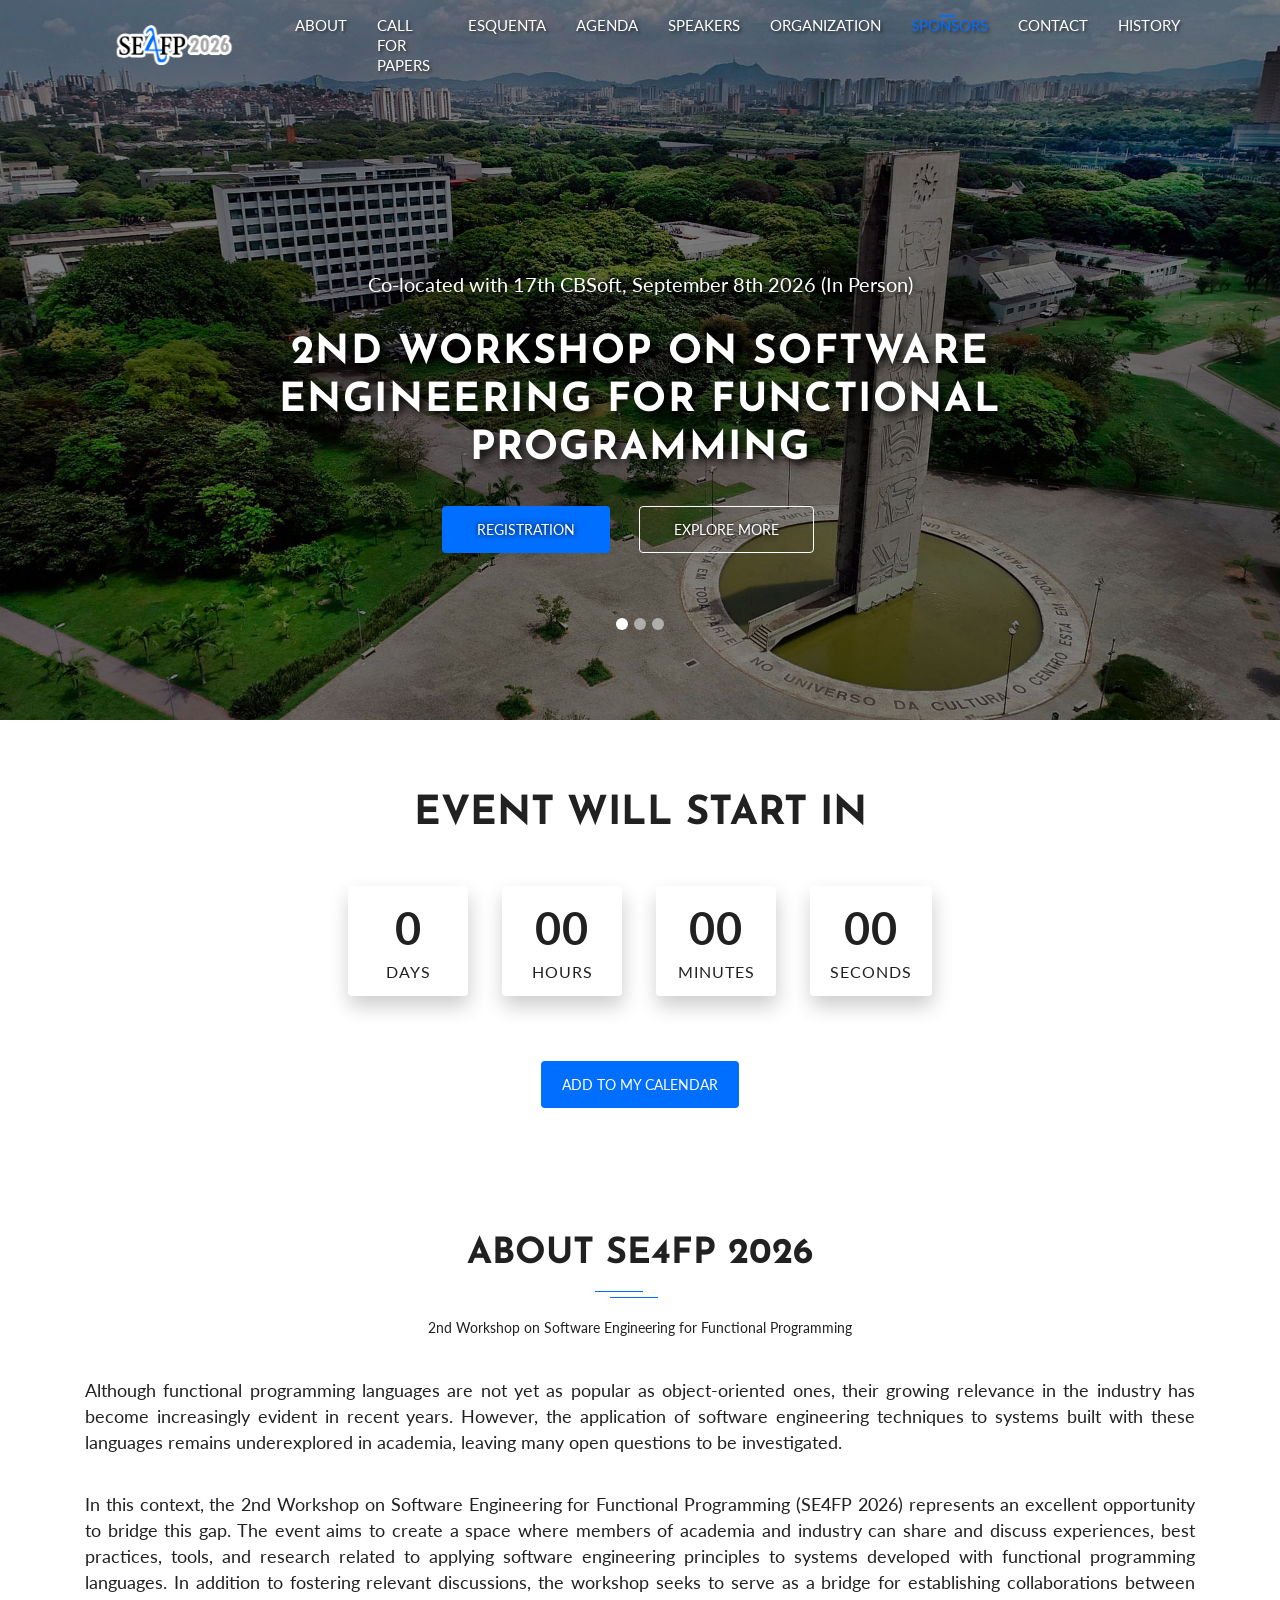
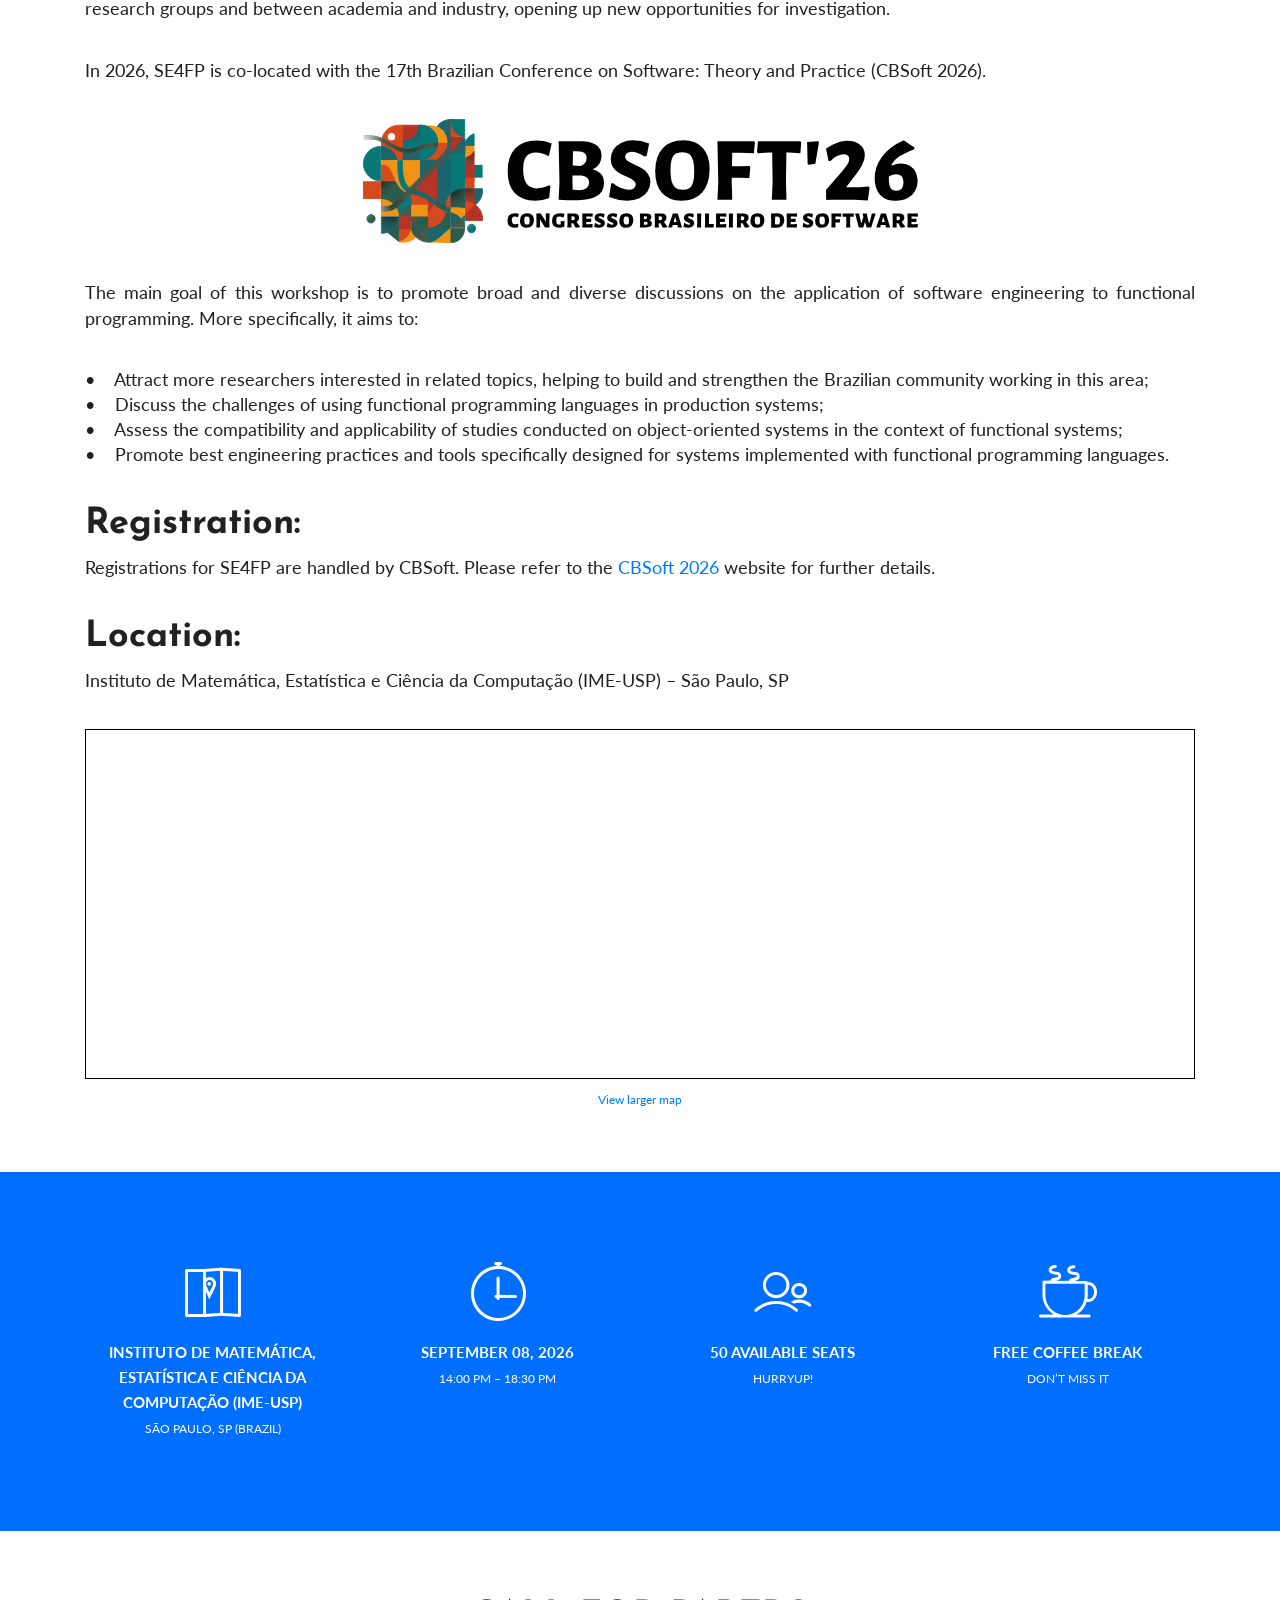
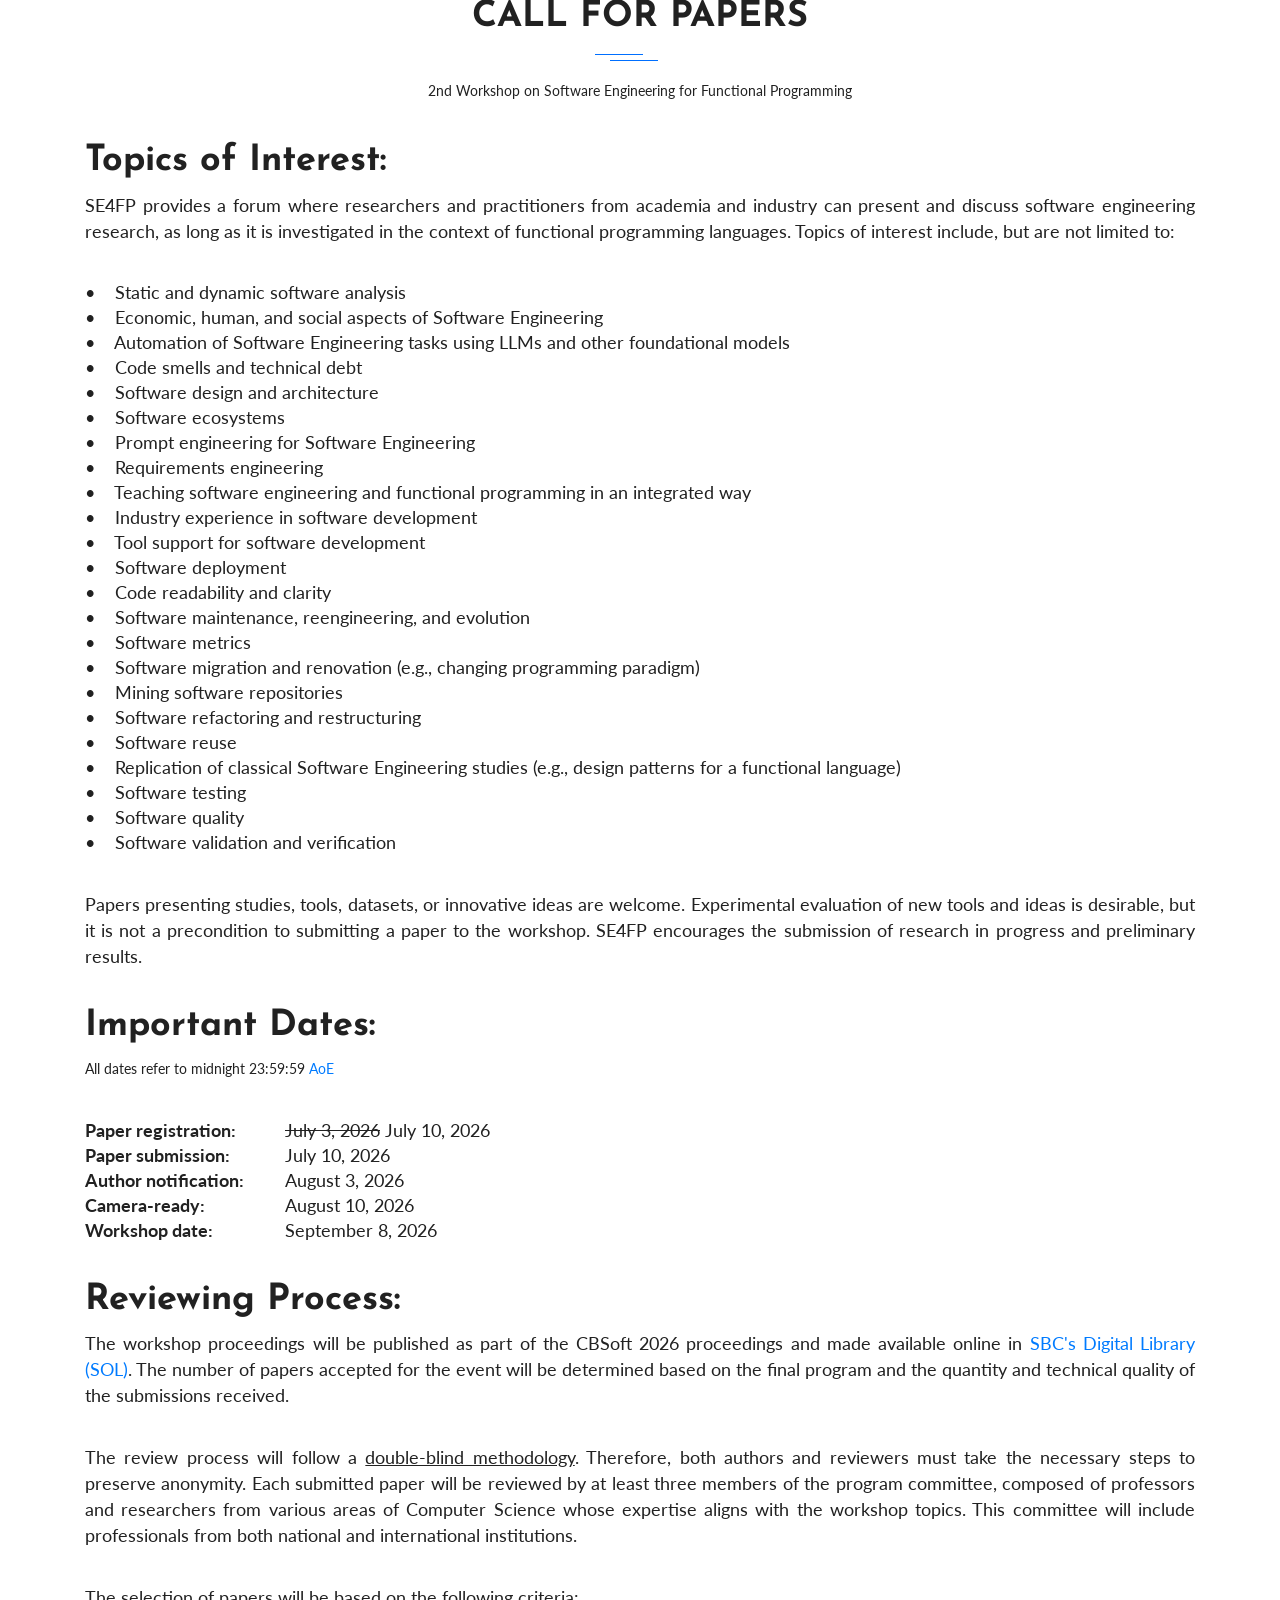
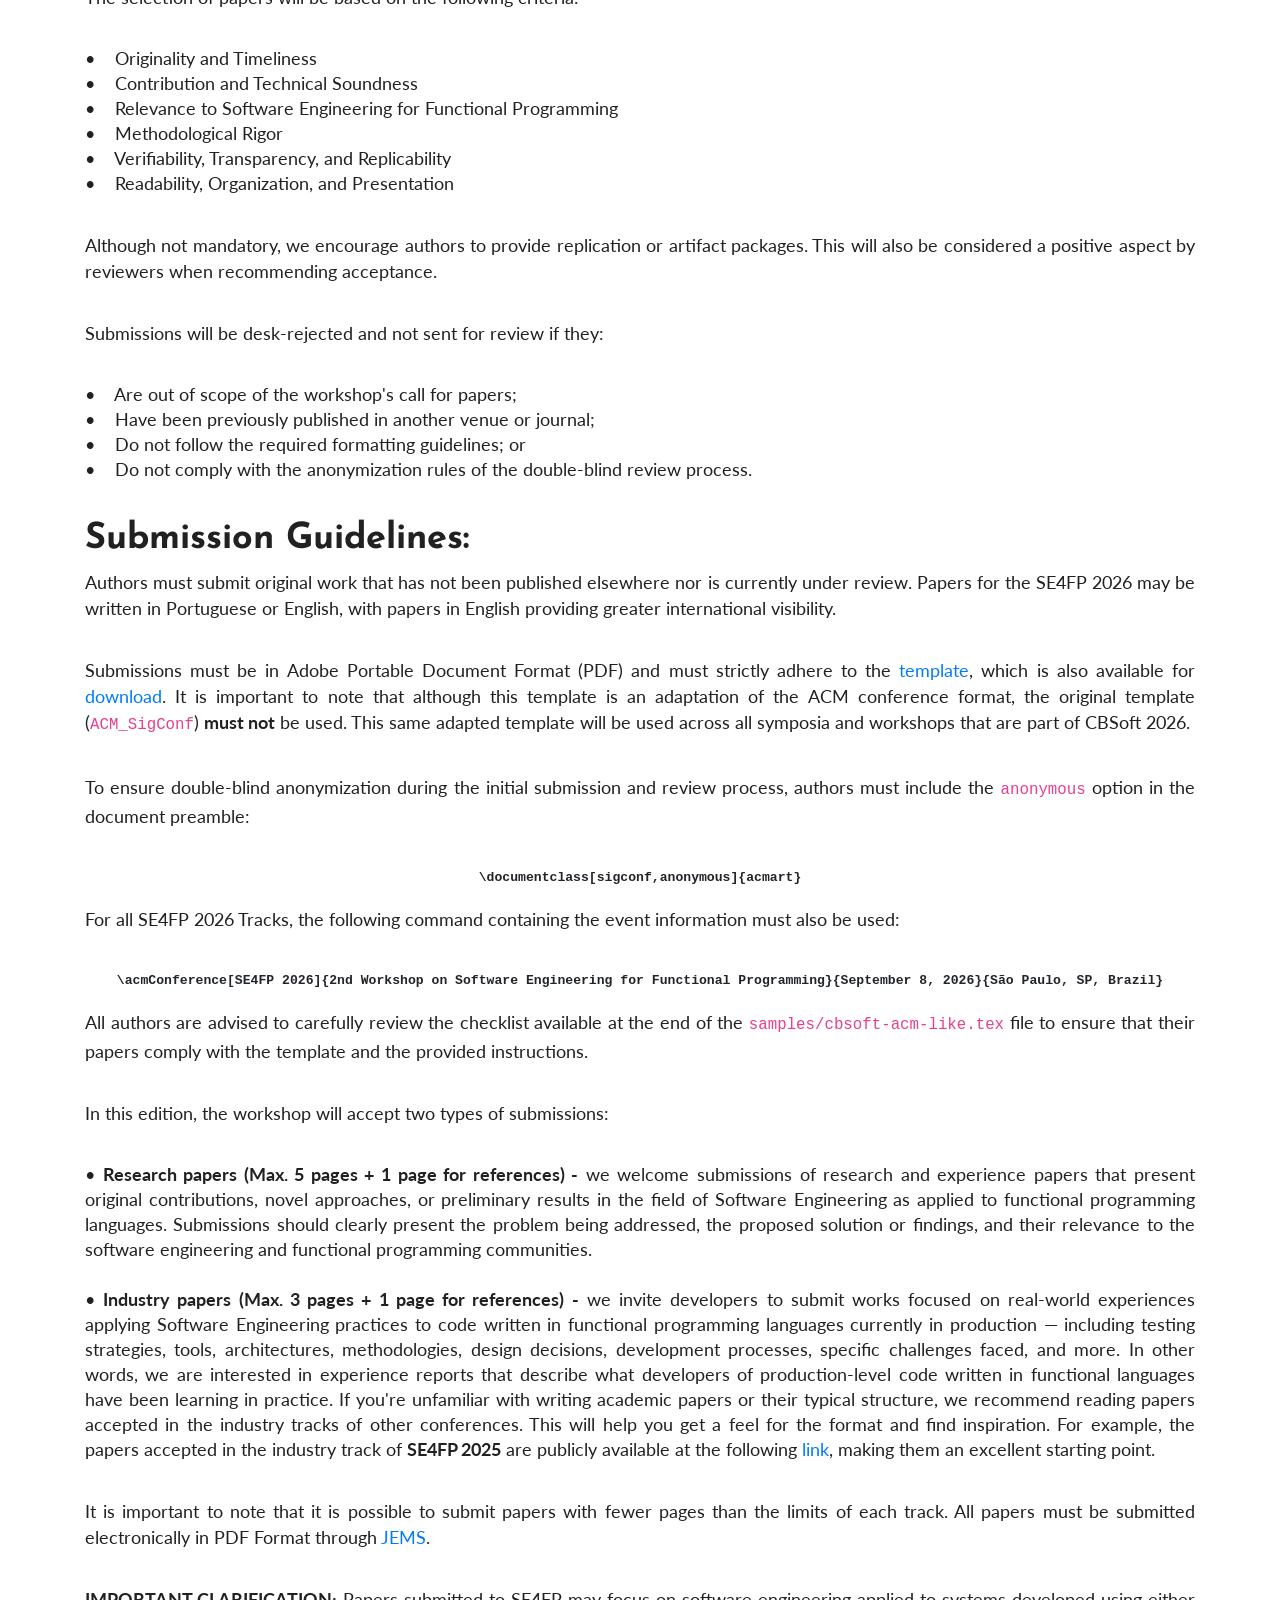
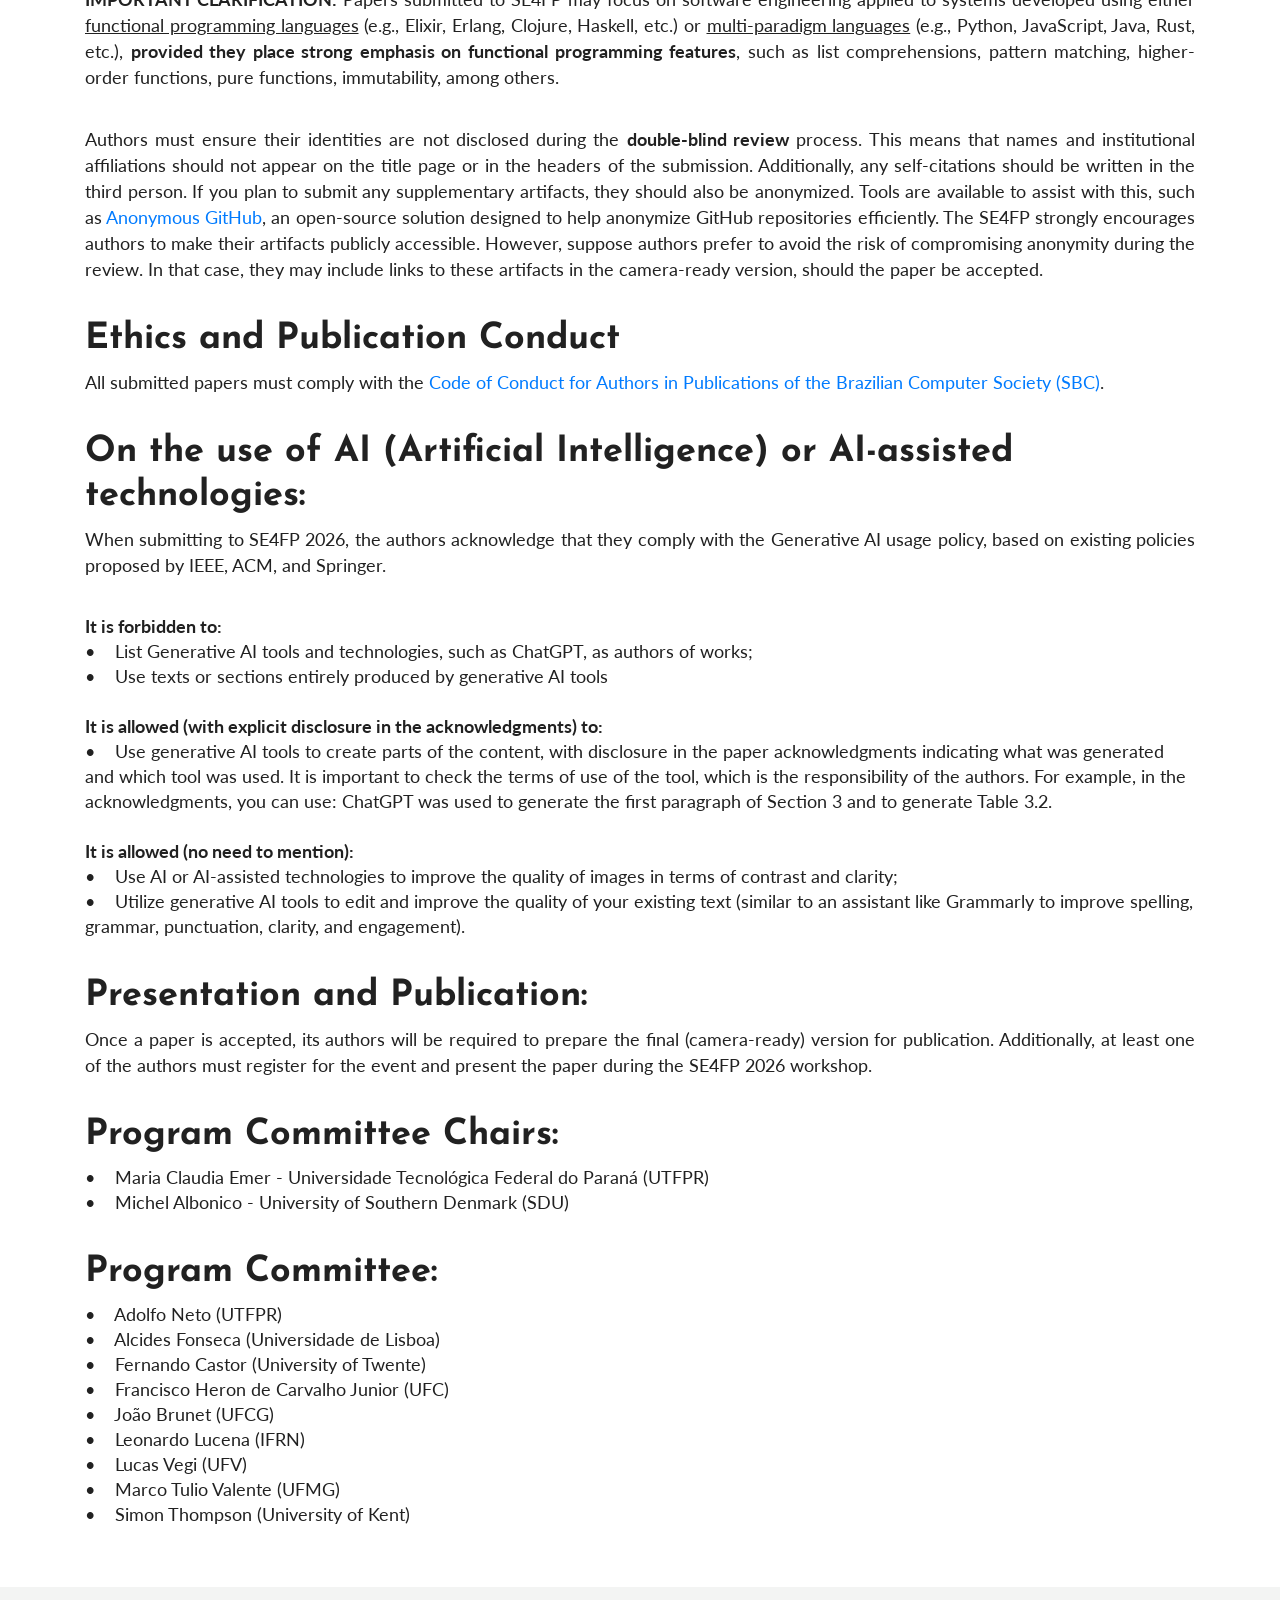
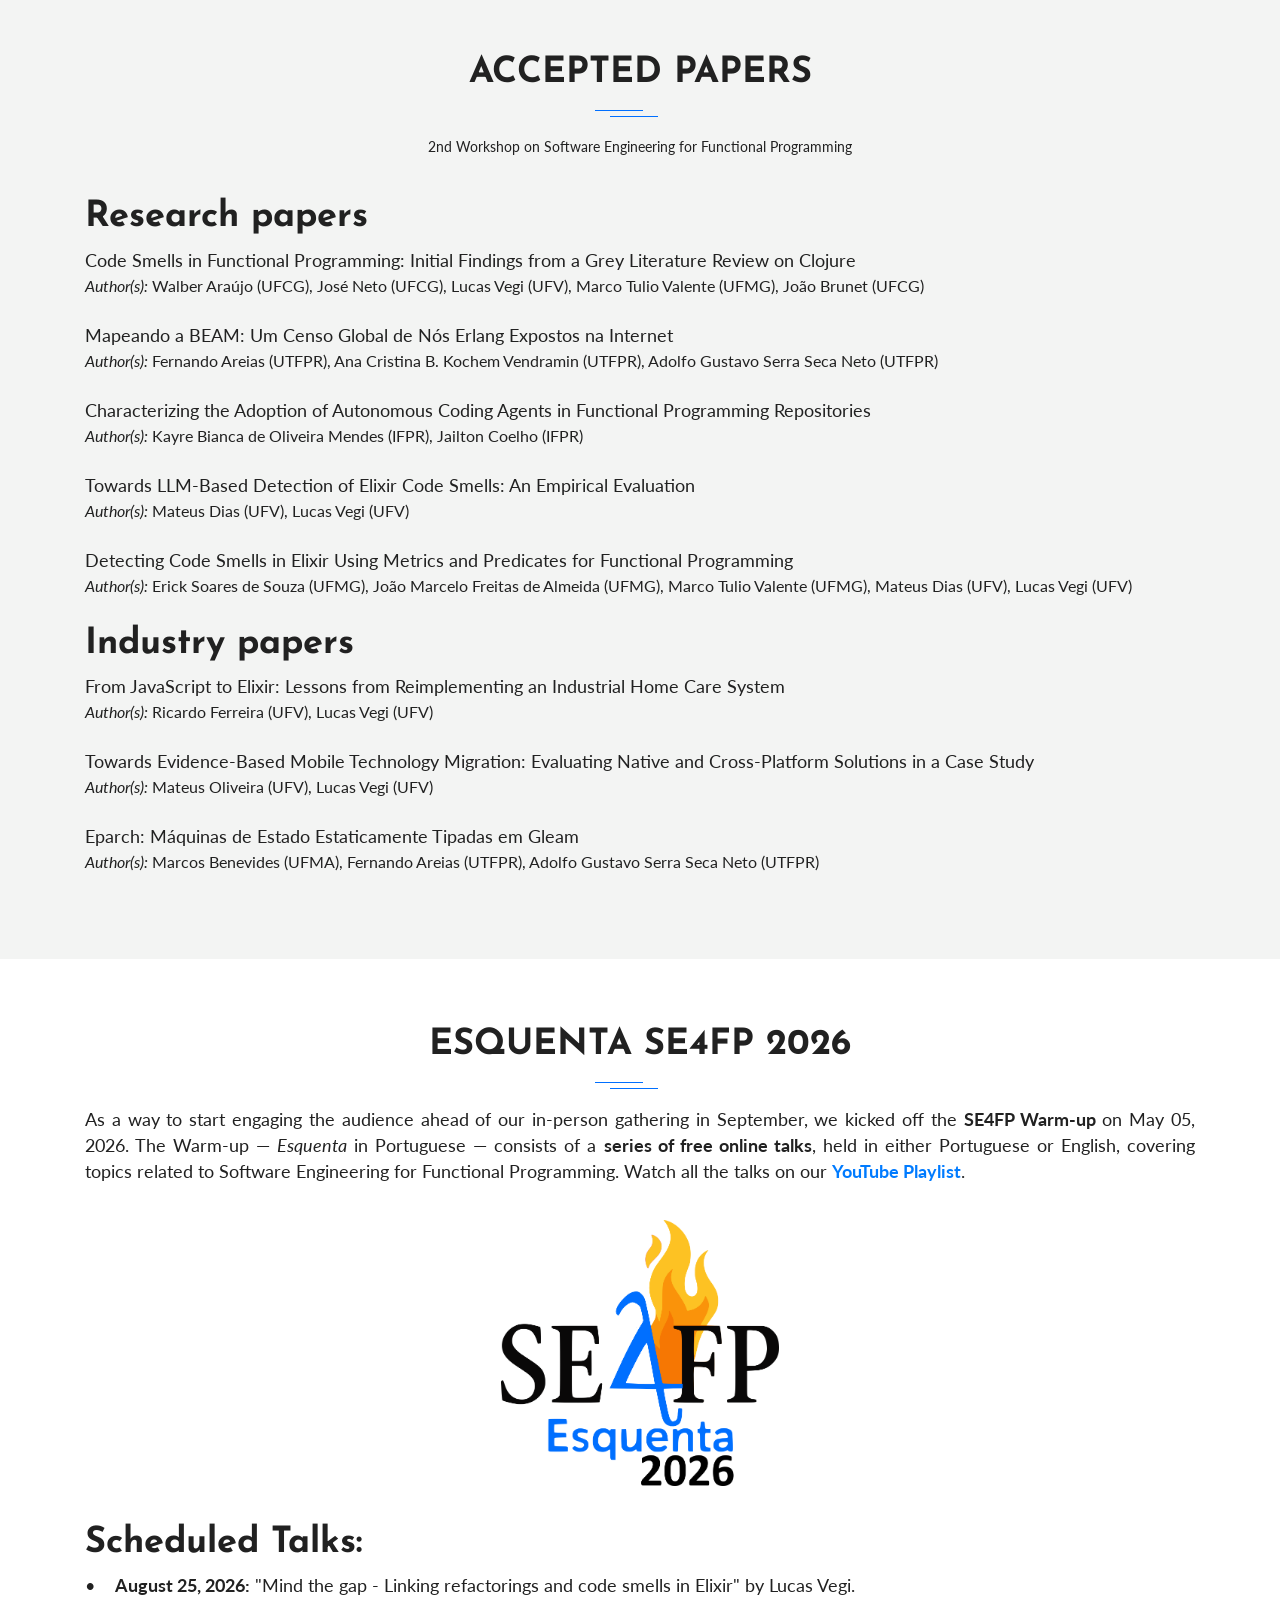
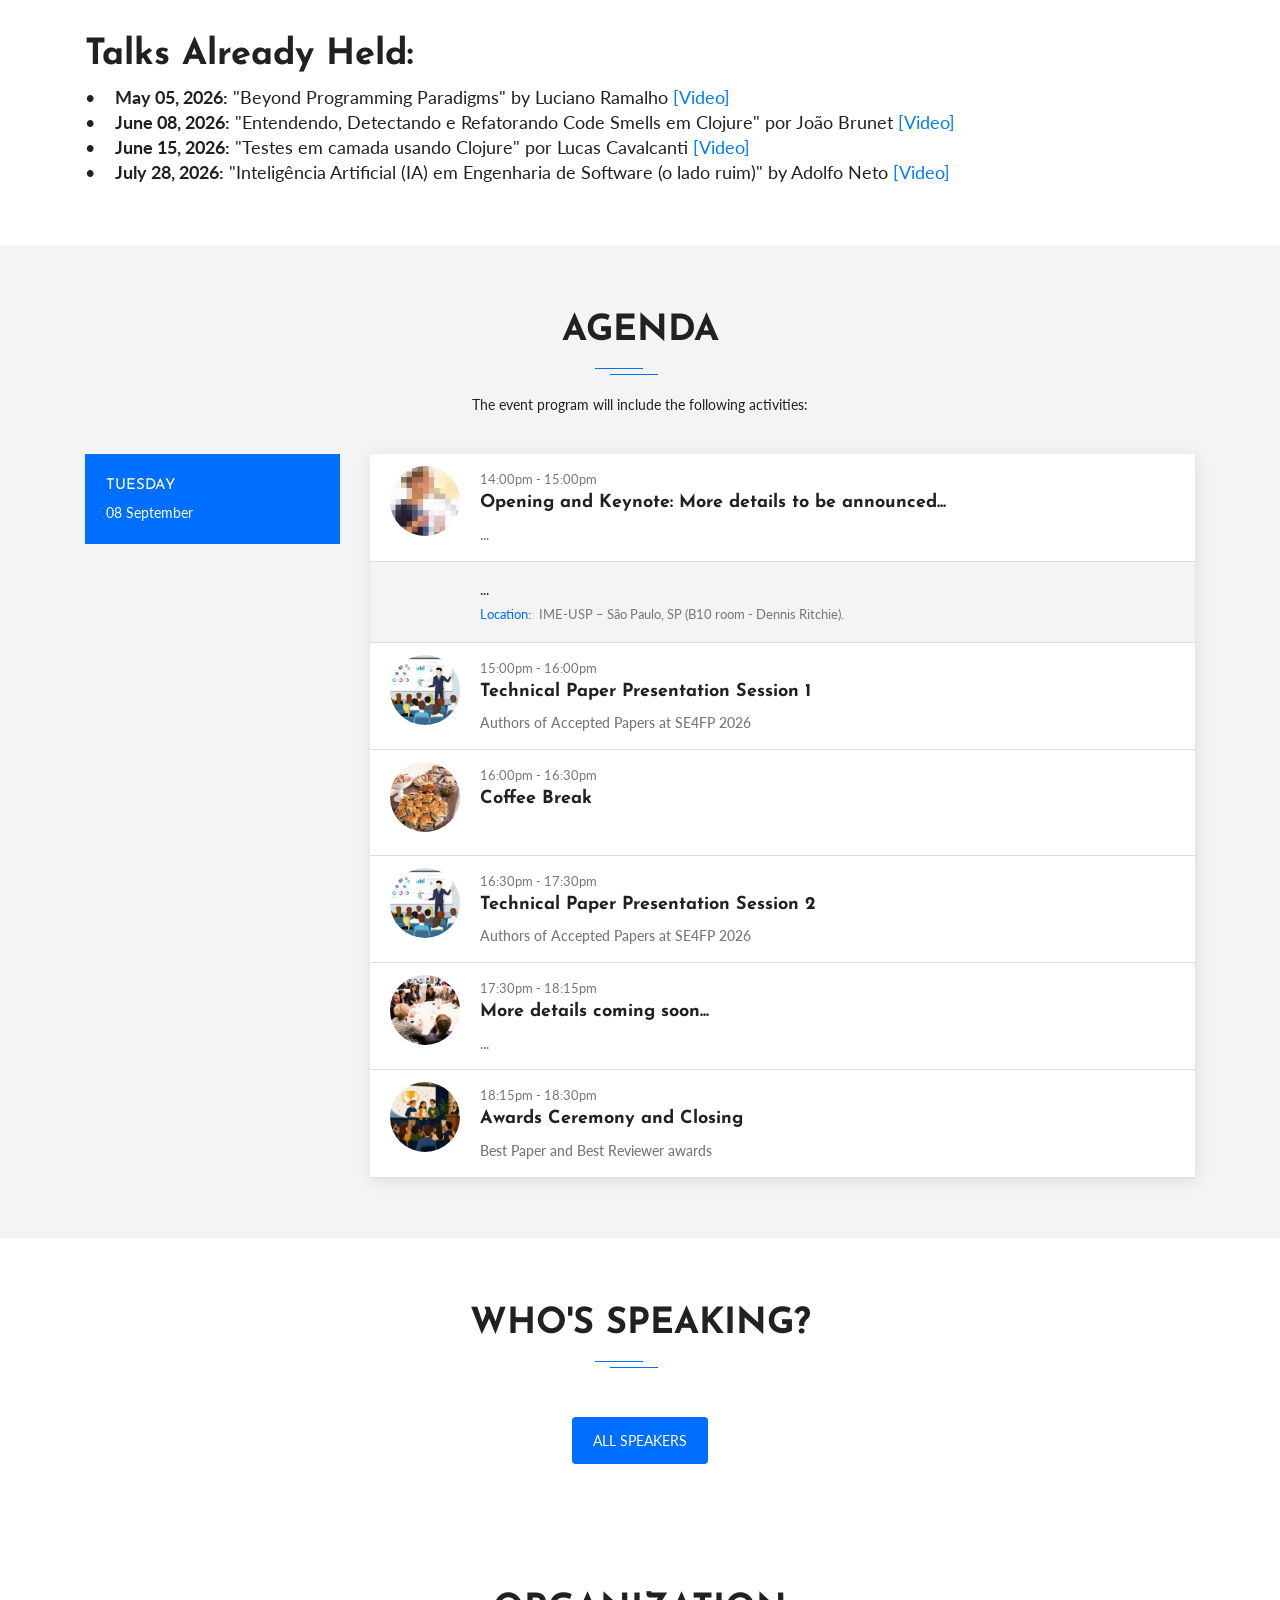
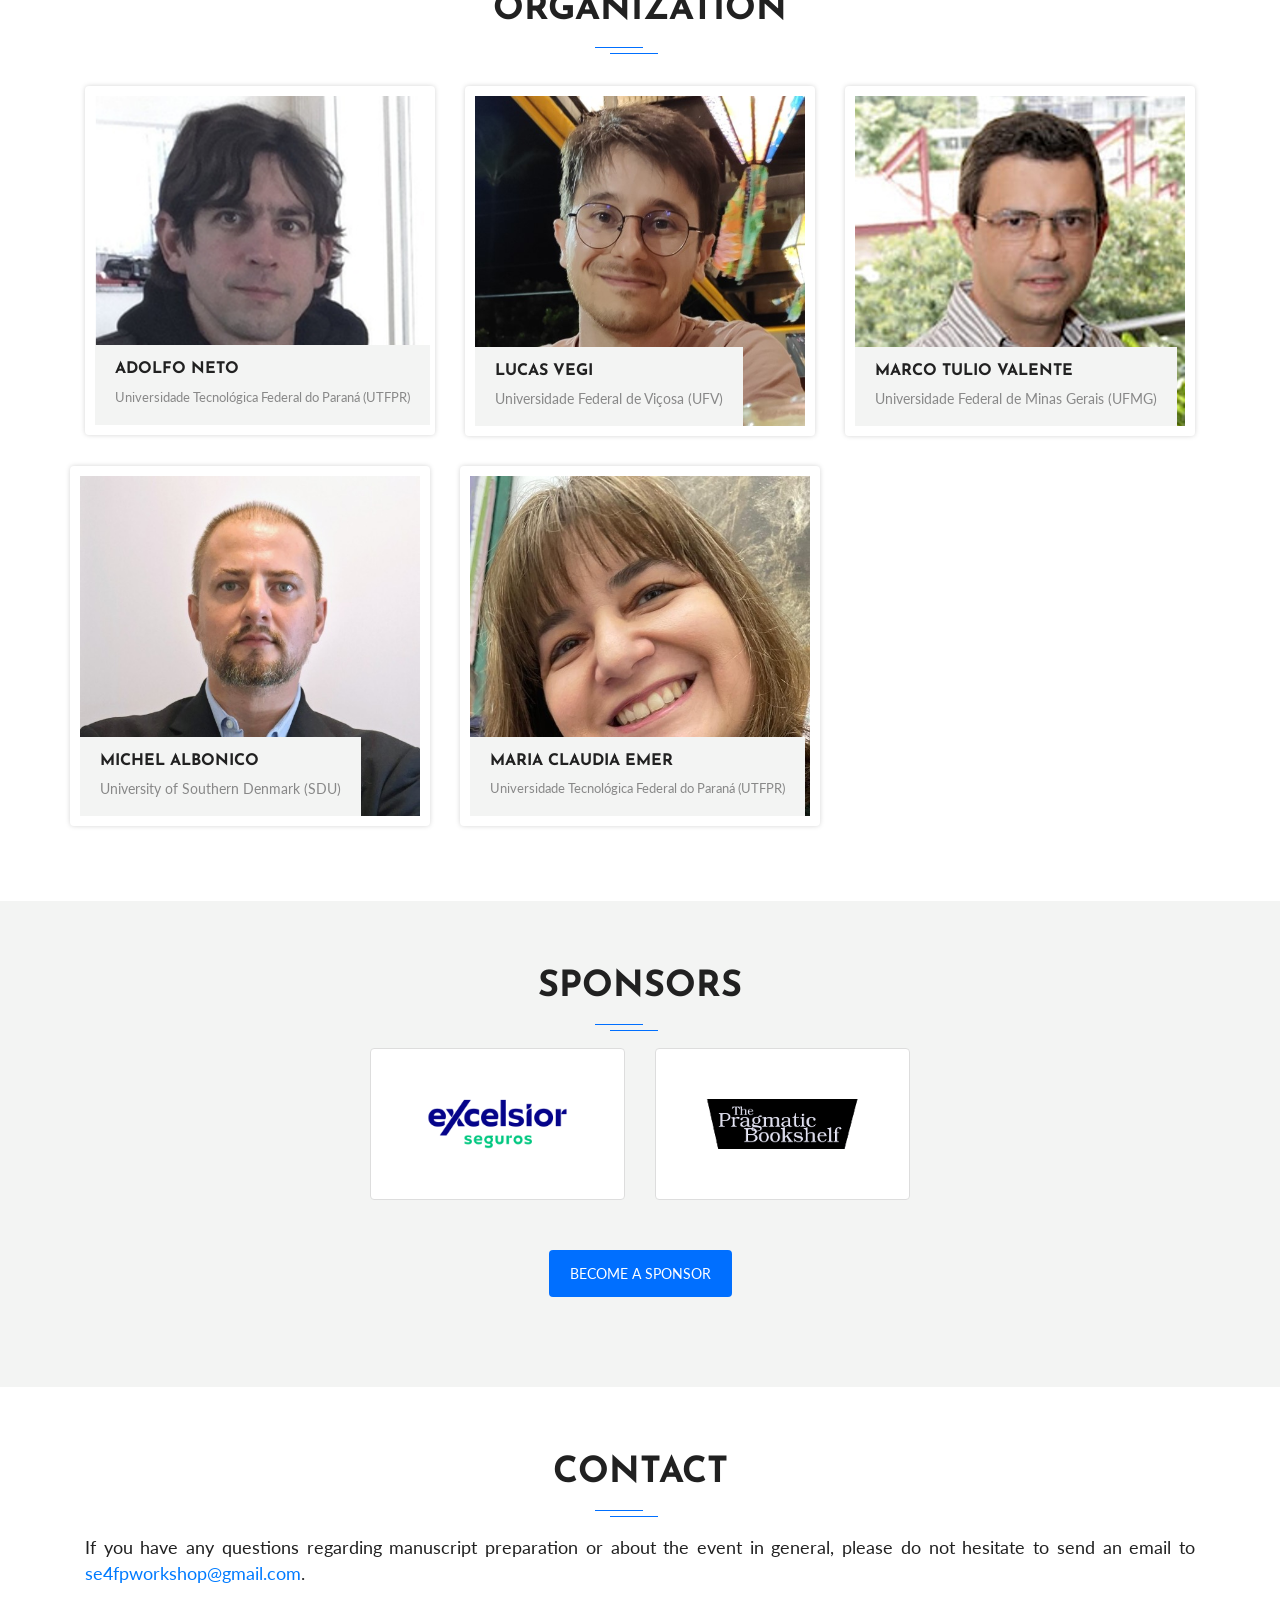
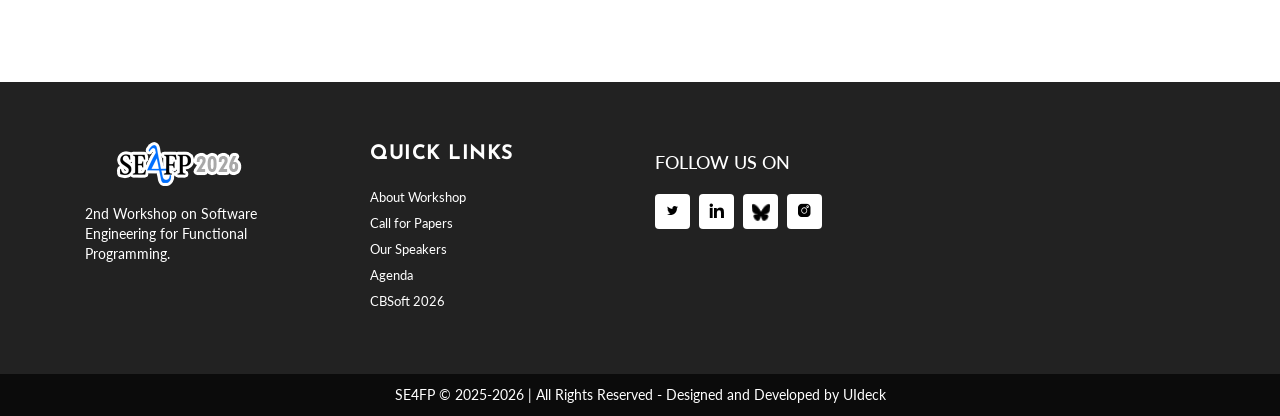
==== index.html @ a80489d4 "agenda atualizada" ====
<!DOCTYPE html>
<html lang="en">
  <head>
    <!-- Google tag (gtag.js) -->
    <script async src="https://www.googletagmanager.com/gtag/js?id=G-Z09JMY0M2Z"></script>
    <script>
      window.dataLayer = window.dataLayer || [];
      function gtag(){dataLayer.push(arguments);}
      gtag('js', new Date());

      gtag('config', 'G-Z09JMY0M2Z');
    </script>

    <!-- Required meta tags -->
    <meta charset="utf-8">
    <meta name="viewport" content="width=device-width, initial-scale=1, shrink-to-fit=no">
    <meta name="description" content="SE4FP aims to bring together academics and industry professionals to share and discuss experiences, best practices, tools, and research on applying software engineering principles to systems developed with functional programming languages.">
    <meta name="keywords" content="cbsoft, workshop, engenharia de software, programação funcional, software engineering, functional programming, Elixir, Erlang, Clojure, Haskell, F#, LISP, Scala, SE4FP">

    <link rel="icon" href="favicon.ico" type="image/x-icon">


    <title>SE4FP 2026 | 2nd Workshop on Software Engineering for Functional Programming</title>

    <!-- Bootstrap CSS -->
    <link rel="stylesheet" type="text/css" href="assets/css/bootstrap.min.css" >
    <!-- Icon -->
    <link rel="stylesheet" type="text/css" href="assets/fonts/line-icons.css">
    <!-- Slicknav -->
    <link rel="stylesheet" type="text/css" href="assets/css/slicknav.css">
    <!-- Nivo Lightbox -->
    <link rel="stylesheet" type="text/css" href="assets/css/nivo-lightbox.css" >
    <!-- Animate -->
    <link rel="stylesheet" type="text/css" href="assets/css/animate.css">
    <!-- Main Style -->
    <link rel="stylesheet" type="text/css" href="assets/css/main.css">
    <!-- Responsive Style -->
    <link rel="stylesheet" type="text/css" href="assets/css/responsive.css">

    <script type="application/ld+json">
      {
        "@context": "https://schema.org",
        "@type": "Event",
        "name": "SE4FP 2026 - Conferência sobre Engenharia de Software aplicada a Programação Funcional",
        "startDate": "2026-09-08T09:00:00",
        "endDate": "2026-09-08T13:00:00",
        "eventStatus": "https://schema.org/EventScheduled",
        "eventAttendanceMode": "https://schema.org/OfflineEventAttendanceMode",
        "offers": {
          "@type": "Offer",
          "url": "https://cbsoft.sbc.org.br/2026/",
          "price": "0.00",
          "priceCurrency": "BRL",
          "availability": "https://schema.org/InStock",
          "validFrom": "2025-06-01T12:00:00-03:00"
        },
        "location": {
          "@type": "Place",
          "name": "Instituto de Matemática, Estatística e Ciência da Computação (IME-USP)",
          "address": {
            "@type": "PostalAddress",
            "streetAddress": "Rua do Matão, 1010, na Cidade Universitária",
            "addressLocality": "São Paulo",
            "addressRegion": "SP",
            "postalCode": "05508-090",
            "addressCountry": "BR"
          }
        },
        "description": "SE4FP 2026 é uma conferência sobre Engenharia de Software e Programação Funcional, reunindo especialistas para discutir práticas, ferramentas e pesquisas sobre técnicas de engenharia de software aplicadas a códigos desenvolvidos em Elixir, Erlang, Clojure, Haskell, F#, LISP, Scala e outras linguagens do paradigma de programação funcional.",
        "url": "https://se4fp.github.io/2026/",
        "image": "https://se4fp.github.io/2026/assets/img/event-banner.png",
        "keywords": "cbsoft, workshop, software engineering, functional programming, engenharia de software, programação funcional, Elixir, Erlang, Clojure, Haskell, F#, LISP, Scala",
        "organizer": {
          "@type": "Organization",
          "name": "SE4FP",
          "url": "https://se4fp.github.io/2026/",
          "logo": "https://se4fp.github.io/2026/assets/img/logo.png"
        },
        "performer": {
          "@type": "Person",
          "name": "Lucas Francisco da Matta Vegi"
        }
      }
      </script>

  </head>
  <body>

    <!-- Header Area wrapper Starts -->
    <header id="header-wrap">
      <!-- Navbar Start -->
      <nav class="navbar navbar-expand-lg fixed-top scrolling-navbar">
        <div class="container">
          <!-- Brand and toggle get grouped for better mobile display -->
          <div class="navbar-header">
            <button class="navbar-toggler" type="button" data-toggle="collapse" data-target="#main-navbar" aria-controls="main-navbar" aria-expanded="false" aria-label="Toggle navigation">
              <span class="navbar-toggler-icon"></span>
              <span class="icon-menu"></span>
              <span class="icon-menu"></span>
              <span class="icon-menu"></span>
            </button>
            <a href="index.html" class="navbar-brand"><img src="assets/img/logo.png" alt=""></a>
          </div>
          <div class="collapse navbar-collapse" id="main-navbar">
            <ul class="navbar-nav mr-auto w-100 justify-content-end">
              <!--<li class="nav-item active">
                <a class="nav-link" href="#header-wrap">
                  Home
                </a>
              </li>-->
              <li class="nav-item">
                <a class="nav-link" href="#about">
                  About
                </a>
              </li>
              <!--<li class="nav-item">
                <a class="nav-link" href="#call-for-papers">
                  Call for Papers
                </a>
              </li>-->

              <li class="nav-item dropdown">
                <a class="nav-link dropdown-toggle" href="#call-for-papers" id="cfpDropdown" role="button" data-toggle="dropdown" aria-haspopup="true" aria-expanded="false">
                  Call for Papers
                </a>
                <div class="dropdown-menu" aria-labelledby="cfpDropdown">
                  <a class="dropdown-item" href="#accepted-papers">Accepted Papers</a>
                </div>
              </li>
              
              <li class="nav-item">
                <a class="nav-link" href="#esquenta">
                  Esquenta
                </a>
              </li>
              
              <li class="nav-item">
                <a class="nav-link" href="#agenda">
                  Agenda
                </a>
              </li>
              <li class="nav-item">
                <a class="nav-link" href="#speakers">
                  Speakers
                </a>
              </li>
              <li class="nav-item">
                <a class="nav-link" href="#organization">
                  Organization
                </a>
              </li>
              <li class="nav-item">
                <a class="nav-link" href="#sponsors">
                  Sponsors
                </a>
              </li>
              <li class="nav-item">
                <a class="nav-link" href="#contact">
                  Contact
                </a>
              </li>
              <li class="nav-item dropdown">
                <a class="nav-link dropdown-toggle" href="#" id="cfpDropdown" role="button" data-toggle="dropdown" aria-haspopup="true" aria-expanded="false">
                  History
                </a>
                <div class="dropdown-menu" aria-labelledby="cfpDropdown">
                  <a class="dropdown-item" href="https://se4fp.github.io/2025/" target="_blank">SE4FP 2025</a>
                </div>
              </li>
            </ul>
          </div>
        </div>

        <!-- Mobile Menu Start -->
        <ul class="mobile-menu">
          <!--<li>
            <a class="page-scroll" href="#header-wrap">Home</a>
          </li>-->
          <li>
            <a class="page-scroll" href="#about">About</a>
          </li>

          <!--<li>
            <a class="page-scroll" href="#call-for-papers">Call for Papers</a>
          </li>-->

          <li class="has-submenu">
            <a href="#call-for-papers" onclick="toggleSubmenu(this)">Call for Papers ▾</a>
            <ul class="submenu">
              <li><a class="page-scroll" href="#accepted-papers">Accepted Papers</a></li>
            </ul>
          </li>

          <li>
            <a class="page-scroll" href="#esquenta">Esquenta</a>
          </li>
          <li>
            <a class="page-scroll" href="#agenda">Agenda</a>
          </li>
          <li>
            <a class="page-scroll" href="#speakers">Speakers</a>
          </li>
          <li>
            <a class="page-scroll" href="#organization">Organization</a>
          </li>
          <li>
            <a class="page-scroll" href="#sponsors">Sponsors</a>
          </li>
          <li>
            <a class="page-scroll" href="#contact">Contact</a>
          </li>

          <li class="has-submenu">
            <a href="#" onclick="toggleSubmenu(this)">History</a>
            <ul class="submenu">
              <li><a class="page-scroll" href="https://se4fp.github.io/2025/" target="_blank">SE4FP 2025</a></li>
            </ul>
          </li>
        </ul>
        <!-- Mobile Menu End -->

      </nav>
      <!-- Navbar End -->

      <!-- Main Carousel Section Start -->
      <div id="main-slide" class="carousel slide" data-ride="carousel">
        <ol class="carousel-indicators">
          <li data-target="#main-slide" data-slide-to="0" class="active"></li>
          <li data-target="#main-slide" data-slide-to="1"></li>
          <li data-target="#main-slide" data-slide-to="2"></li>
        </ol>
        <div class="carousel-inner">
          <div class="carousel-item active">
            <img class="d-block w-100" src="assets/img/slider/slide1a.jpg" alt="First slide">
            <div class="carousel-caption d-md-block">
              <p class="fadeInUp wow" data-wow-delay=".7s">Co-located with 17th CBSoft, September 8th 2026 (In Person)</p>
              <h1 class="wow fadeInDown heading" data-wow-delay=".7s">2nd Workshop on Software Engineering for Functional Programming</h1>
              <a href="https://cbsoft.sbc.org.br/2026/pt/registration/" target="_blank" class="fadeInLeft wow btn btn-common btn-lg" data-wow-delay=".7s">Registration</a>
              <a href="#about" class="fadeInRight wow btn btn-border btn-lg" data-wow-delay=".7s">Explore More</a>
            </div>
          </div>
          <div class="carousel-item">
            <img class="d-block w-100" src="assets/img/slider/slide2.jpg" alt="Second slide">
            <div class="carousel-caption d-md-block">
              <p  class="fadeInUp wow" data-wow-delay=".7s">2nd SE4FP - September 8th 2026</p>
              <h1 class="wow bounceIn heading" data-wow-delay=".7s">A space to exchange experiences: connecting academia and industry around best practices, tools, and research in software engineering for functional programming</h1>
              <!--<a href="#" class="fadeInUp wow btn btn-border btn-lg" data-wow-delay=".8s">Learn More</a>-->
            </div>
          </div>
          <div class="carousel-item">
            <img class="d-block w-100" src="assets/img/slider/slide3.jpg" alt="Third slide">
            <div class="carousel-caption d-md-block">
              <p class="fadeInUp wow" data-wow-delay=".7s">2nd Workshop on Software Engineering for Functional Programming (SE4FP) - September 8th 2026</p>
              <h1 class="wow fadeInUp heading" data-wow-delay=".7s">Let’s build this community together!</h1>
              <a href="#call-for-papers" class="fadeInUp wow btn btn-common btn-lg" data-wow-delay=".8s">Call for Papers</a>
            </div>
          </div>
        </div>
        <a class="carousel-control-prev" href="#main-slide" role="button" data-slide="prev">
          <span class="carousel-control" aria-hidden="true"><i class="lni-chevron-left"></i></span>
          <span class="sr-only">Previous</span>
        </a>
        <a class="carousel-control-next" href="#main-slide" role="button" data-slide="next">
          <span class="carousel-control" aria-hidden="true"><i class="lni-chevron-right"></i></span>
          <span class="sr-only">Next</span>
        </a>
      </div>
      <!-- Main Carousel Section End -->

    </header>
    <!-- Header Area wrapper End -->

    <!-- Coundown Section Start -->
    <section class="countdown-timer section-padding">
      <div class="container">
        <div class="row text-center">
          <div class="col-md-12 col-sm-12 col-xs-12">
            <div class="heading-count">
              <h2 class="wow fadeInDown" data-wow-delay="0.2s">Event Will Start In</h2>
            </div>
          </div>
          <div class="col-md-12 col-sm-12 col-xs-12">
            <div class="row time-countdown justify-content-center wow fadeInUp" data-wow-delay="0.2s">
              <div id="clock" class="time-count"></div>
            </div>
            <a href="https://www.google.com/calendar/render?action=TEMPLATE&text=II+Workshop+on+Software+Engineering+for+Functional+Programming+(SE4FP)&dates=20260908T140000/20260908T183000&details=II+Workshop+on+Software+Engineering+for+Functional+Programming+(SE4FP):+https://se4fp.github.io/2026/&location=IME+-+USP,+São+Paulo,+SP&ctz=America/Sao_Paulo" target="_blank" class="btn btn-common wow fadeInUp" data-wow-delay="0.3s">Add to My Calendar</a>
          </div>
        </div>
      </div>
    </section>
    <!-- Coundown Section End -->
    
    <!-- About Section Start -->
    <section id="about" class="section-padding">
      <div class="container">
        <div class="row">
          <div class="col-12">
            <div class="section-title-header text-center">
              <h1 class="section-title wow fadeInUp" data-wow-delay="0.2s">About SE4FP 2026</h1>
              <p class="wow fadeInDown" data-wow-delay="0.2s">2nd Workshop on Software Engineering for Functional Programming</p>
              <p style="font-size: 18px; text-align: justify;">Although functional programming languages are not yet as popular as object-oriented ones, their growing relevance in the industry has become increasingly evident in recent years. However, the application of software engineering techniques to systems built with these languages remains underexplored in academia, leaving many open questions to be investigated.</p>
              <p style="font-size: 18px; text-align: justify;">In this context, the 2nd Workshop on Software Engineering for Functional Programming (SE4FP 2026) represents an excellent opportunity to bridge this gap. The event aims to create a space where members of academia and industry can share and discuss experiences, best practices, tools, and research related to applying software engineering principles to systems developed with functional programming languages. In addition to fostering relevant discussions, the workshop seeks to serve as a bridge for establishing collaborations between research groups and between academia and industry, opening up new opportunities for investigation.</p>
              <p style="font-size: 18px; text-align: justify;">In 2026, SE4FP is co-located with the 17th Brazilian Conference on Software: Theory and Practice (CBSoft 2026).</p>

              <a href="https://cbsoft.sbc.org.br/2026/cbsoft/" target="_blank"> <img src="assets/img/cbsoft-logo.svg" alt="CBSoft 2026" title="CBSoft 2026" width="50%"></a>
              <p></p>
              
              <p style="font-size: 18px; text-align: justify;">
                The main goal of this workshop is to promote broad and diverse discussions on the application of software engineering to functional programming. More specifically, it aims to:
                <ul style="font-size: 18px; text-align: left;">
                  <li>&bull;&nbsp;&nbsp;&nbsp; Attract more researchers interested in related topics, helping to build and strengthen the Brazilian community working in this area;</li>
                  <li>&bull;&nbsp;&nbsp;&nbsp; Discuss the challenges of using functional programming languages in production systems;</li>
                  <li>&bull;&nbsp;&nbsp;&nbsp; Assess the compatibility and applicability of studies conducted on object-oriented systems in the context of functional systems;</li>
                  <li>&bull;&nbsp;&nbsp;&nbsp; Promote best engineering practices and tools specifically designed for systems implemented with functional programming languages.</li>
                </ul>
              </p>

              <h3 style="text-align: left;">Registration:</h3>

              <p style="font-size: 18px; text-align: justify;">Registrations for SE4FP are handled by CBSoft. Please refer to the <a href="https://cbsoft.sbc.org.br/2026/pt/registration/" target="_blank">CBSoft 2026</a> website for further details.</p>

              <h3 style="text-align: left;">Location:</h3>

              <p style="font-size: 18px; text-align: justify;">Instituto de Matemática, Estatística e Ciência da Computação (IME-USP) – São Paulo, SP</p>

              <iframe width="100%" height="350" src="https://www.openstreetmap.org/export/embed.html?bbox=-46.7345952987671%2C-23.561174516193628%2C-46.72957420349122%2C-23.557988127467365&amp;layer=mapnik&amp;marker=-23.559581331489248%2C-46.73208475112915" style="border: 1px solid black"></iframe><br/><small><a href="https://www.openstreetmap.org/?mlat=-23.559581&amp;mlon=-46.732085#map=18/-23.559581/-46.732085" target="_blank">View larger map</a></small>    
            </div>
          </div>
        </div>
      </div>
    </section>
    <!-- About Section End -->

    <!-- Counter Area Start-->
    <section class="counter-section section-padding">
      <div class="container">
        <div class="row">
          <!-- Counter Item -->
          <div class="col-md-6 col-lg-3 col-xs-12 work-counter-widget text-center">
            <div class="counter wow fadeInRight" data-wow-delay="0.3s">
              <div class="icon"><i class="lni-map"></i></div>
              <p>Instituto de Matemática, Estatística e Ciência da Computação (IME-USP)</p>
              <span>São Paulo, SP (Brazil)</span>
            </div>
          </div>
          <!-- Counter Item -->
          <div class="col-md-6 col-lg-3 col-xs-12 work-counter-widget text-center">
            <div class="counter wow fadeInRight" data-wow-delay="0.6s">
              <div class="icon"><i class="lni-timer"></i></div>
              <p>September 08, 2026</p>
              <span><!--Further information will be available soon-->14:00 PM – 18:30 PM</span>
            </div>
          </div>
          <!-- Counter Item -->
          <div class="col-md-6 col-lg-3 col-xs-12 work-counter-widget text-center">
            <div class="counter wow fadeInRight" data-wow-delay="0.9s">
              <div class="icon"><i class="lni-users"></i></div>
              <p>50 Available Seats</p>       
              <span>Hurryup!</span>
            </div>
          </div>
          <!-- Counter Item -->
          <div class="col-md-6 col-lg-3 col-xs-12 work-counter-widget text-center">
            <div class="counter wow fadeInRight" data-wow-delay="1.2s">
              <div class="icon"><i class="lni-coffee-cup"></i></div>
              <p>Free Coffee break</p>
              <span>Don’t miss it</span>
            </div>
          </div>
        </div>
      </div>
    </section>
    <!-- Counter Area End-->

    <!-- Call for Papers Section Start -->
        <section id="call-for-papers" class="section-padding">
          <div class="container">
            <div class="row">
              <div class="col-12">
                <div class="section-title-header text-center">
                  <h1 class="section-title wow fadeInUp" data-wow-delay="0.2s">Call for Papers</h1>
                  <p class="wow fadeInDown" data-wow-delay="0.2s">2nd Workshop on Software Engineering for Functional Programming</p>

                  <h4 style="text-align: left;">Topics of Interest:</h4>

                  <p style="font-size: 18px; text-align: justify;">SE4FP provides a forum where researchers and practitioners from academia and industry can present and discuss software engineering research, as long as it is investigated in the context of functional programming languages. Topics of interest include, but are not limited to:</p>
                  <ul style="font-size: 18px; text-align: left;">
                    <li>&bull;&nbsp;&nbsp;&nbsp; Static and dynamic software analysis</li>
                    <li>&bull;&nbsp;&nbsp;&nbsp; Economic, human, and social aspects of Software Engineering</li>
                    <li>&bull;&nbsp;&nbsp;&nbsp; Automation of Software Engineering tasks using LLMs and other foundational models</li>
                    <li>&bull;&nbsp;&nbsp;&nbsp; Code smells and technical debt</li>
                    <li>&bull;&nbsp;&nbsp;&nbsp; Software design and architecture</li>
                    <li>&bull;&nbsp;&nbsp;&nbsp; Software ecosystems</li>
                    <li>&bull;&nbsp;&nbsp;&nbsp; Prompt engineering for Software Engineering</li>
                    <li>&bull;&nbsp;&nbsp;&nbsp; Requirements engineering</li>
                    <li>&bull;&nbsp;&nbsp;&nbsp; Teaching software engineering and functional programming in an integrated way</li>
                    <li>&bull;&nbsp;&nbsp;&nbsp; Industry experience in software development</li>
                    <li>&bull;&nbsp;&nbsp;&nbsp; Tool support for software development</li>
                    <li>&bull;&nbsp;&nbsp;&nbsp; Software deployment</li>
                    <li>&bull;&nbsp;&nbsp;&nbsp; Code readability and clarity</li>
                    <li>&bull;&nbsp;&nbsp;&nbsp; Software maintenance, reengineering, and evolution</li>
                    <li>&bull;&nbsp;&nbsp;&nbsp; Software metrics</li>
                    <li>&bull;&nbsp;&nbsp;&nbsp; Software migration and renovation (e.g., changing programming paradigm)</li>
                    <li>&bull;&nbsp;&nbsp;&nbsp; Mining software repositories</li>
                    <li>&bull;&nbsp;&nbsp;&nbsp; Software refactoring and restructuring</li>
                    <li>&bull;&nbsp;&nbsp;&nbsp; Software reuse</li>
                    <li>&bull;&nbsp;&nbsp;&nbsp; Replication of classical Software Engineering studies (e.g., design patterns for a functional language)</li>
                    <li>&bull;&nbsp;&nbsp;&nbsp; Software testing</li>
                    <li>&bull;&nbsp;&nbsp;&nbsp; Software quality</li>
                    <li>&bull;&nbsp;&nbsp;&nbsp; Software validation and verification</li>
                  </ul>
                  <p></p>
                  <p style="font-size: 18px; text-align: justify;">Papers presenting studies, tools, datasets, or innovative ideas are welcome. Experimental evaluation of new tools and ideas is desirable, but it is not a precondition to submitting a paper to the workshop. SE4FP encourages the submission of research in progress and preliminary results.</p>
                  
                  <h4 style="text-align: left;">Important Dates:</h4>
                  <p style="text-align: left;" data-wow-delay="0.2s">All dates refer to midnight 23:59:59<a title="Anywhere on Earth" href="https://www.timeanddate.com/time/zones/aoe" target="_blank">
                    AoE</a></p>
                    <div style="font-size: 18px; text-align: left;">
                      <div style="display: flex;"><b style="width: 200px;">Paper registration:</b> <del><span>July 3, 2026</span></del> &nbsp; <span>July 10, 2026</span> </div>
                      <div style="display: flex;"><b style="width: 200px;">Paper submission:</b> <span>July 10, 2026</span></div>
                      <div style="display: flex;"><b style="width: 200px;">Author notification:</b> <span>August 3, 2026</span></div>
                      <div style="display: flex;"><b style="width: 200px;">Camera-ready:</b> <span>August 10, 2026</span></div>
                      <div style="display: flex;"><b style="width: 200px;">Workshop date:</b> <span>September 8, 2026</span></div>
                    </div>
                  <p></p>
                  
                  <h4 style="text-align: left;">Reviewing Process:</h4>

                  <p style="font-size: 18px; text-align: justify;">The workshop proceedings will be published as part of the CBSoft 2026 proceedings and made available online in <a href="https://sol.sbc.org.br/index.php/indice" target="_blank">SBC's Digital Library (SOL)</a>. The number of papers accepted for the event will be determined based on the final program and the quantity and technical quality of the submissions received.</p>
                  <p style="font-size: 18px; text-align: justify;">The review process will follow a <u>double-blind methodology</u>. Therefore, both authors and reviewers must take the necessary steps to preserve anonymity. Each submitted paper will be reviewed by at least three members of the program committee, composed of professors and researchers from various areas of Computer Science whose expertise aligns with the workshop topics. This committee will include professionals from both national and international institutions.</p>
                  <p style="font-size: 18px; text-align: justify;">The selection of papers will be based on the following criteria:</p>
                  
                  <ul style="font-size: 18px; text-align: left;">
                    <li>&bull;&nbsp;&nbsp;&nbsp; Originality and Timeliness</li>
                    <li>&bull;&nbsp;&nbsp;&nbsp; Contribution and Technical Soundness</li>
                    <li>&bull;&nbsp;&nbsp;&nbsp; Relevance to Software Engineering for Functional Programming</li>
                    <li>&bull;&nbsp;&nbsp;&nbsp; Methodological Rigor</li>
                    <li>&bull;&nbsp;&nbsp;&nbsp; Verifiability, Transparency, and Replicability</li>
                    <li>&bull;&nbsp;&nbsp;&nbsp; Readability, Organization, and Presentation</li>
                  </ul>
                  
                  <p></p>
                  <p style="font-size: 18px; text-align: justify;">
                    Although not mandatory, we encourage authors to provide replication or artifact packages. This will also be considered a positive aspect by reviewers when recommending acceptance.
                  </p>
                  
                  <p style="font-size: 18px; text-align: justify;">
                    Submissions will be desk-rejected and not sent for review if they:
                  </p>

                  <ul style="font-size: 18px; text-align: left;">
                    <li>&bull;&nbsp;&nbsp;&nbsp; Are out of scope of the workshop's call for papers;</li>
                    <li>&bull;&nbsp;&nbsp;&nbsp; Have been previously published in another venue or journal;</li>
                    <li>&bull;&nbsp;&nbsp;&nbsp; Do not follow the required formatting guidelines; or</li>
                    <li>&bull;&nbsp;&nbsp;&nbsp; Do not comply with the anonymization rules of the double-blind review process.</li>
                  </ul>

                  <p></p>
                  <h4 style="text-align: left;">Submission Guidelines:</h4>

                  <!--<p style="font-size: 18px; text-align: justify;">Submitted papers may be written in Portuguese or English (Portuguese papers do not need an English abstract). All submissions must follow the <a href="https://www.overleaf.com/latex/templates/sbc-conferences-template/blbxwjwzdngr" target="_blank">SBC template</a>.</p>-->

                  <p style="font-size: 18px; text-align: justify;">Authors must submit original work that has not been published elsewhere nor is currently under review. Papers for the SE4FP 2026 may be written in Portuguese or English, with papers in English providing greater international visibility.</p>
                  <p style="font-size: 18px; text-align: justify;">Submissions must be in Adobe Portable Document Format (PDF) and must strictly adhere to the <a href="https://www.overleaf.com/read/cyhpwwkngcwk" target="_blank" rel="noopener noreferrer">template</a>, which is also available for <a href="https://cbsoft.sbc.org.br/2026/Template_para_eventos_do_CBSoft.zip" target="_blank">download</a>. It is important to note that although this template is an adaptation of the ACM conference format, the original template (<code>ACM_SigConf</code>) <strong>must not</strong> be used. This same adapted template will be used across all symposia and workshops that are part of CBSoft 2026.</p>
                  <p style="font-size: 18px; text-align: justify;">To ensure double-blind anonymization during the initial submission and review process, authors must include the <code>anonymous</code> option in the document preamble:</p>

                  <strong><pre><code class="hljs language-latex"><span class="hljs-keyword">\documentclass</span>[sigconf,anonymous]{acmart}</code></pre></strong>

                  <p style="font-size: 18px; text-align: justify;">For all SE4FP 2026 Tracks, the following command containing the event information must also be used:</p>

                  <strong><pre><code class="hljs language-latex"><span class="hljs-keyword">\acmConference</span>[SE4FP 2026]{2nd Workshop on Software Engineering for Functional Programming}{September 8, 2026}{São Paulo, SP, Brazil}</code></pre></strong>

                  <p style="font-size: 18px; text-align: justify;">All authors are advised to carefully review the checklist available at the end of the <code>samples/cbsoft-acm-like.tex</code> file to ensure that their papers comply with the template and the provided instructions.</p>  
                  <p style="font-size: 18px; text-align: justify;">In this edition, the workshop will accept two types of submissions:</p>

                  <ul style="font-size: 18px; text-align: justify;">
                    <li>&bull; <b>Research papers (Max. 5 pages + 1 page for references) -</b> we welcome submissions of research and experience papers that present original contributions, novel approaches, or preliminary results in the field of Software Engineering as applied to functional programming languages. Submissions should clearly present the problem being addressed, the proposed solution or findings, and their relevance to the software engineering and functional programming communities.</li>
                    <li><br></li>
                    <li>&bull; <b>Industry papers (Max. 3 pages + 1 page for references) -</b> we invite developers to submit works focused on real-world experiences applying Software Engineering practices to code written in functional programming languages currently in production — including testing strategies, tools, architectures, methodologies, design decisions, development processes, specific challenges faced, and more. In other words, we are interested in experience reports that describe what developers of production-level code written in functional languages have been learning in practice. If you're unfamiliar with writing academic papers or their typical structure, we recommend reading papers accepted in the industry tracks of other conferences. This will help you get a feel for the format and find inspiration. For example, the papers accepted in the industry track of <b>SE4FP 2025</b> are publicly available at the following <a href="https://sol.sbc.org.br/index.php/se4fp" target="_blank">link</a>, making them an excellent starting point.</li>
                  </ul>

                  <p></p>

                  <p style="font-size: 18px; text-align: justify;">
                    It is important to note that it is possible to submit papers with fewer pages than the limits of each track. All papers must be submitted electronically in PDF Format through <a href="https://jems3.sbc.org.br/se4fp2026" target="_blank">JEMS</a>.
                  </p>

                  <p style="font-size: 18px; text-align: justify;">
                    <b>IMPORTANT CLARIFICATION:</b> Papers submitted to SE4FP may focus on software engineering applied to systems developed using either <u>functional programming languages</u> (e.g., Elixir, Erlang, Clojure, Haskell, etc.) or <u>multi-paradigm languages</u> (e.g., Python, JavaScript, Java, Rust, etc.), <b>provided they place strong emphasis on functional programming features</b>, such as list comprehensions, pattern matching, higher-order functions, pure functions, immutability, among others.
                  </p>

                  <p style="font-size: 18px; text-align: justify;">
                    Authors must ensure their identities are not disclosed during the <b>double-blind review</b> process. This means that names and institutional affiliations should not appear on the title page or in the headers of the submission. Additionally, any self-citations should be written in the third person. If you plan to submit any supplementary artifacts, they should also be anonymized. Tools are available to assist with this, such as <a href="https://anonymous.4open.science/" target="_blank">Anonymous GitHub</a>, an open-source solution designed to help anonymize GitHub repositories efficiently. The SE4FP strongly encourages authors to make their artifacts publicly accessible. However, suppose authors prefer to avoid the risk of compromising anonymity during the review. In that case, they may include links to these artifacts in the camera-ready version, should the paper be accepted.
                  </p>

                  <h4 style="text-align: left;">Ethics and Publication Conduct</h4>
                  <p style="font-size: 18px; text-align: justify;">All submitted papers must comply with the <a href="https://sol.sbc.org.br/index.php/indice/conduta" target="_blank" rel="noopener noreferrer">Code of Conduct for Authors in Publications of the Brazilian Computer Society (SBC)</a>.</p>

                  <h4 style="text-align: left;">On the use of AI (Artificial Intelligence) or AI-assisted technologies:</h4>

                  <p style="font-size: 18px; text-align: justify;">
                    When submitting to SE4FP 2026, the authors acknowledge that they comply with the Generative AI usage policy, based on existing policies proposed by IEEE, ACM, and Springer.
                  </p>

                  <ul style="font-size: 18px; text-align: left;">
                    <li><b>It is forbidden to:</b></li>
                    <li>&bull;&nbsp;&nbsp;&nbsp; List Generative AI tools and technologies, such as ChatGPT, as authors of works;</li>
                    <li>&bull;&nbsp;&nbsp;&nbsp; Use texts or sections entirely produced by generative AI tools</li>
                  </ul>

                  <br>

                  <ul style="font-size: 18px; text-align: left;">
                    <li><b>It is allowed (with explicit disclosure in the acknowledgments) to:</b></li>
                    <li>&bull;&nbsp;&nbsp;&nbsp; Use generative AI tools to create parts of the content, with disclosure in the paper acknowledgments indicating what was generated and which tool was used. It is important to check the terms of use of the tool, which is the responsibility of the authors. For example, in the acknowledgments, you can use: ChatGPT was used to generate the first paragraph of Section 3 and to generate Table 3.2.</li>
                  </ul>

                  <br>

                  <ul style="font-size: 18px; text-align: left;">
                    <li><b>It is allowed (no need to mention):</b></li>
                    <li>&bull;&nbsp;&nbsp;&nbsp; Use AI or AI-assisted technologies to improve the quality of images in terms of contrast and clarity;</li>
                    <li>&bull;&nbsp;&nbsp;&nbsp; Utilize generative AI tools to edit and improve the quality of your existing text (similar to an assistant like Grammarly to improve spelling, grammar, punctuation, clarity, and engagement).</li>
                  </ul>

                  <p></p>

                  <h4 style="text-align: left;">Presentation and Publication:</h4>

                  <p style="font-size: 18px; text-align: justify;">
                    Once a paper is accepted, its authors will be required to prepare the final (camera-ready) version for publication. Additionally, at least one of the authors must register for the event and present the paper during the SE4FP 2026 workshop.
                  </p>

                  <h4 style="text-align: left;">Program Committee Chairs:</h4>

                  <ul style="font-size: 18px; text-align: left;">
                    <li>&bull;&nbsp;&nbsp;&nbsp; Maria Claudia Emer - Universidade Tecnológica Federal do Paraná (UTFPR)</li>
                    <li>&bull;&nbsp;&nbsp;&nbsp; Michel Albonico - University of Southern Denmark (SDU)</li>
                  </ul>

                  <p></p>
                  <h4 style="text-align: left;">Program Committee:</h4>

                  <ul style="font-size: 18px; text-align: left;">
                    <li>&bull;&nbsp;&nbsp;&nbsp; Adolfo Neto (UTFPR)</li>
                    <li>&bull;&nbsp;&nbsp;&nbsp; Alcides Fonseca (Universidade de Lisboa)</li>
                    <li>&bull;&nbsp;&nbsp;&nbsp; Fernando Castor (University of Twente)</li>
                    <li>&bull;&nbsp;&nbsp;&nbsp; Francisco Heron de Carvalho Junior (UFC)</li>
                    <li>&bull;&nbsp;&nbsp;&nbsp; João Brunet (UFCG)</li>
                    <li>&bull;&nbsp;&nbsp;&nbsp; Leonardo Lucena (IFRN)</li>
                    <li>&bull;&nbsp;&nbsp;&nbsp; Lucas Vegi (UFV)</li>
                    <li>&bull;&nbsp;&nbsp;&nbsp; Marco Tulio Valente (UFMG)</li>
                    <li>&bull;&nbsp;&nbsp;&nbsp; Simon Thompson (University of Kent)</li>
                  </ul>

                  <!--<ul style="font-size: 18px; text-align: left;">
                    <li>&bull;&nbsp;&nbsp;&nbsp; Further information will be available soon.</li>
                  </ul>-->

                </div>
              </div>
            </div>
          </div>
        </section>
        <!-- Call for Papers Section End -->


    <!-- Accepted papers Section Start -->
    <section id="accepted-papers" class="section-padding" style="background-color: #f3f4f3;">
      <div class="container">
        <div class="row">
          <div class="col-12">
            <div class="section-title-header text-center">
              <h1 class="section-title wow fadeInUp" data-wow-delay="0.2s">Accepted Papers</h1>
              <p class="wow fadeInDown" data-wow-delay="0.2s">
                2nd Workshop on Software Engineering for Functional Programming
              </p>

              <h4 style="text-align: left;">Research papers</h4>

              <ul style="text-align: left;">

                <li style="font-size: 18px;">Code Smells in Functional Programming: Initial Findings from a Grey Literature Review on Clojure</li>
                <li style="font-size: 16px;"><i>Author(s): </i>Walber Araújo (UFCG), José Neto (UFCG), Lucas Vegi (UFV), Marco Tulio Valente (UFMG), João Brunet (UFCG)</li>
                <li><br></li>

                <li style="font-size: 18px;">Mapeando a BEAM: Um Censo Global de Nós Erlang Expostos na Internet</li>
                <li style="font-size: 16px;"><i>Author(s): </i>Fernando Areias (UTFPR), Ana Cristina B. Kochem Vendramin (UTFPR), Adolfo Gustavo Serra Seca Neto (UTFPR)</li>
                <li><br></li>

                <li style="font-size: 18px;">Characterizing the Adoption of Autonomous Coding Agents in Functional Programming Repositories</li>
                <li style="font-size: 16px;"><i>Author(s): </i>Kayre Bianca de Oliveira Mendes (IFPR), Jailton Coelho (IFPR)</li>
                <li><br></li>

                <li style="font-size: 18px;">Towards LLM-Based Detection of Elixir Code Smells: An Empirical Evaluation</li>
                <li style="font-size: 16px;"><i>Author(s): </i>Mateus Dias (UFV), Lucas Vegi (UFV)</li>
                <li><br></li>

                <li style="font-size: 18px;">Detecting Code Smells in Elixir Using Metrics and Predicates for Functional Programming</li>
                <li style="font-size: 16px;"><i>Author(s): </i>Erick Soares de Souza (UFMG), João Marcelo Freitas de Almeida (UFMG), Marco Tulio Valente (UFMG), Mateus Dias (UFV), Lucas Vegi (UFV)</li>
                <li><br></li>

              </ul>

              <h4 style="text-align: left;">Industry papers</h4>

              <ul style="text-align: left;">

                <li style="font-size: 18px;">From JavaScript to Elixir: Lessons from Reimplementing an Industrial Home Care System</li>
                <li style="font-size: 16px;"><i>Author(s): </i>Ricardo Ferreira (UFV), Lucas Vegi (UFV)</li>
                <li><br></li>

                <li style="font-size: 18px;">Towards Evidence-Based Mobile Technology Migration: Evaluating Native and Cross-Platform Solutions in a Case Study</li>
                <li style="font-size: 16px;"><i>Author(s): </i>Mateus Oliveira (UFV), Lucas Vegi (UFV)</li>
                <li><br></li>

                <li style="font-size: 18px;">Eparch: Máquinas de Estado Estaticamente Tipadas em Gleam</li>
                <li style="font-size: 16px;"><i>Author(s): </i>Marcos Benevides (UFMA), Fernando Areias (UTFPR), Adolfo Gustavo Serra Seca Neto (UTFPR)</li>
                <li><br></li>

              </ul>

            </div>
          </div>
        </div>
      </div>
    </section>
    <!-- Accepted papers Section End -->

    <!-- Esquenta Section Start -->
    <section id="esquenta" class="section-padding">
      <div class="container">
        <div class="row">
          <div class="col-12">
            <div class="section-title-header text-center">
              <h1 class="section-title wow fadeInUp" data-wow-delay="0.2s">Esquenta SE4FP 2026</h1>
              <p style="font-size: 18px; text-align: justify;">As a way to start engaging the audience ahead of our in-person gathering in September, we kicked off the <b>SE4FP Warm-up</b> on May 05, 2026. The Warm-up — <i>Esquenta</i> in Portuguese — consists of a <b>series of free online talks</b>, held in either Portuguese or English, covering topics related to Software Engineering for Functional Programming.
              Watch all the talks on our <a href="https://youtube.com/playlist?list=PLqYFZmKhrquoPVRbmaA2xub-p2pp7HTQa&si=-aQsJm9cEZ2TSPZi" target="_blank"><b>YouTube Playlist</b></a>.</p>
              
              <!--<p style="font-size: 18px; text-align: justify;"><b>Register to join all of our virtual sessions!</b> We’ll send you updates and links to all upcoming talks: <a href="https://forms.gle/yQ8ctsd5PzJfRSDv9" target="_blank">SE4FP Warm-up Registration!</a>
              Watch all the talks on our <a href="https://youtube.com/playlist?list=PLqYFZmKhrquoPVRbmaA2xub-p2pp7HTQa&si=-aQsJm9cEZ2TSPZi" target="_blank"><b>YouTube Playlist</b></a>.</p>
              </p>-->

              <a href="#esquenta"> <img src="assets/img/esquenta_SE4FP.png" alt="SE4FP Warm-up 2026" title="SE4FP Warm-up 2026" width="25%"></a>
              <p></p>

              <h4 style="text-align: left;">Scheduled Talks:</h4>

                  <ul style="font-size: 18px; text-align: left;">
                    <li>&bull;&nbsp;&nbsp;&nbsp; <b>August 25, 2026:</b> "Mind the gap - Linking refactorings and code smells in Elixir" by Lucas Vegi. </li>
                    <!--<li>&bull;&nbsp;&nbsp;&nbsp; <b>August 13, 2025:</b> The Quint Language by Gabriela Moreira. <a href="https://www.youtube.com/watch?v=vEgrEW13i7s" target="_blank">[Video]</a> <a href="https://bit.ly/3HnRqtM" target="_blank">[Slides]</a></li>
                    <li>&bull;&nbsp;&nbsp;&nbsp; <b>August 20, 2025:</b> Mitos e Realidades no Desenvolvimento de Software com IA, Paulo Borba. <a href="https://www.youtube.com/watch?v=DEj3c7SxNkI" target="_blank">[Video]</a></li>
                    <li>&bull;&nbsp;&nbsp;&nbsp; <b>August 27, 2025:</b> The F# Language by Leandro Fernandes. <a href="https://www.youtube.com/watch?v=WYVrBgTJbhw" target="_blank">[Video]</a> <a href="https://github.com/leandromoh/fsharp-SE4FP2025" target="_blank">[Slides]</a></li>
                    <li>&bull;&nbsp;&nbsp;&nbsp; <b>September 02, 2025:</b> From Python to Erlang and Elixir + IFP 2025 by Mackenzie Morgan. <a href="https://www.youtube.com/watch?v=ZuA5XwGWnqE" target="_blank">[Video]</a></li>
                    <li>&bull;&nbsp;&nbsp;&nbsp; <b>September 09, 2025:</b> The Erlang Language by Brujo Benavides. <a href="https://www.youtube.com/watch?v=VLPJLbqfhq8" target="_blank">[Video]</a></li>
                    <li>&bull;&nbsp;&nbsp;&nbsp; <b>September 16, 2025:</b> The Gleam Language by Raúl Chouza. <a href="https://www.youtube.com/watch?v=1h3Z-cKMp_U" target="_blank">[Video]</a></li>
                    <li>&bull;&nbsp;&nbsp;&nbsp; <b>September 17, 2025:</b> The Potigol Language by Leonardo Lucena. <a href="https://www.youtube.com/watch?v=ZMAY8ry8cVo" target="_blank">[Video]</a> <a href="https://github.com/lrlucena/esquenta" target="_blank">[Slides]</a></li>-->
                  </ul>
              
              <p></p>

              <h4 style="text-align: left;">Talks Already Held:</h4>

                  <ul style="font-size: 18px; text-align: left;">
                    <li>&bull;&nbsp;&nbsp;&nbsp; <b>May 05, 2026:</b> "Beyond Programming Paradigms" by Luciano Ramalho <a href="https://www.youtube.com/live/PIQhsBbW0zc?si=VyMjEsyVf-1C1KQz" target="_blank">[Video]</a></li>
                    <li>&bull;&nbsp;&nbsp;&nbsp; <b>June 08, 2026:</b> "Entendendo, Detectando e Refatorando Code Smells em Clojure" por João Brunet <a href="https://www.youtube.com/watch?v=I9-jRNyLudQ" target="_blank">[Video]</a> </li>
                    <li>&bull;&nbsp;&nbsp;&nbsp; <b>June 15, 2026:</b> "Testes em camada usando Clojure" por Lucas Cavalcanti <a href="https://www.youtube.com/watch?v=gNT6WEreEgs" target="_blank">[Video]</a> </li>
                    <li>&bull;&nbsp;&nbsp;&nbsp; <b>July 28, 2026:</b> "Inteligência Artificial (IA) em Engenharia de Software (o lado ruim)" by Adolfo Neto <a href="https://www.youtube.com/watch?v=zrsIq0G5pVY" target="_blank">[Video]</a></li>
                    <!--<li>&bull;&nbsp;&nbsp;&nbsp; <b>August 06, 2025:</b> The Clojure Language by Nelkisa Matias. <a href="https://www.youtube.com/watch?v=1xSl6vC-liI" target="_blank">[Video]</a></li>
                    <li>&bull;&nbsp;&nbsp;&nbsp; <b>August 13, 2025:</b> The Quint Language by Gabriela Moreira. <a href="https://www.youtube.com/watch?v=vEgrEW13i7s" target="_blank">[Video]</a> <a href="https://bit.ly/3HnRqtM" target="_blank">[Slides]</a></li>
                    <li>&bull;&nbsp;&nbsp;&nbsp; <b>August 20, 2025:</b> Mitos e Realidades no Desenvolvimento de Software com IA, Paulo Borba. <a href="https://www.youtube.com/watch?v=DEj3c7SxNkI" target="_blank">[Video]</a></li>
                    <li>&bull;&nbsp;&nbsp;&nbsp; <b>August 27, 2025:</b> The F# Language by Leandro Fernandes. <a href="https://www.youtube.com/watch?v=WYVrBgTJbhw" target="_blank">[Video]</a> <a href="https://github.com/leandromoh/fsharp-SE4FP2025" target="_blank">[Slides]</a></li>
                    <li>&bull;&nbsp;&nbsp;&nbsp; <b>September 02, 2025:</b> From Python to Erlang and Elixir + IFP 2025 by Mackenzie Morgan. <a href="https://www.youtube.com/watch?v=ZuA5XwGWnqE" target="_blank">[Video]</a></li>
                    <li>&bull;&nbsp;&nbsp;&nbsp; <b>September 09, 2025:</b> The Erlang Language by Brujo Benavides. <a href="https://www.youtube.com/watch?v=VLPJLbqfhq8" target="_blank">[Video]</a></li>
                    <li>&bull;&nbsp;&nbsp;&nbsp; <b>September 16, 2025:</b> The Gleam Language by Raúl Chouza. <a href="https://www.youtube.com/watch?v=1h3Z-cKMp_U" target="_blank">[Video]</a></li>
                    <li>&bull;&nbsp;&nbsp;&nbsp; <b>September 17, 2025:</b> The Potigol Language by Leonardo Lucena. <a href="https://www.youtube.com/watch?v=ZMAY8ry8cVo" target="_blank">[Video]</a> <a href="https://github.com/lrlucena/esquenta" target="_blank">[Slides]</a></li>-->
                  </ul>
            </div>
          </div>
        </div>
      </div>
    </section>
    <!-- Esquenta Section End -->


    <!-- Schedule Section Start -->
    <section id="agenda" class="schedule section-padding" style="background-color: #f3f4f3;">
      <div class="container">
        <div class="row">
          <div class="col-12">
            <div class="section-title-header text-center">
              <h1 class="section-title wow fadeInUp" data-wow-delay="0.2s">Agenda</h1>
              <p class="wow fadeInDown" data-wow-delay="0.2s">The event program will include the following activities:</p>
            </div>
          </div>
        </div>
        <div class="schedule-area row wow fadeInDown" data-wow-delay="0.3s">
          <div class="schedule-tab-title col-md-3 col-lg-3 col-xs-12">
            <div class="table-responsive">
              <ul class="nav nav-tabs" id="myTab" role="tablist">
                <!--<li class="nav-item">
                  <a class="nav-link" id="monday-tab" data-toggle="tab" href="#monday" role="tab" aria-controls="monday" aria-expanded="true">
                    <div class="item-text">
                      <h4>Monday</h4>
                      <h5>22 September</h5>
                    </div>
                  </a>
                </li>-->
                <li class="nav-item">
                  <a class="nav-link active" id="tuesday-tab" data-toggle="tab" href="#tuesday" role="tab" aria-controls="tuesday" aria-expanded="true">
                    <div class="item-text">
                      <h4>Tuesday</h4>
                      <h5>08 September</h5>
                    </div>
                  </a>
                </li>
                <!--<li class="nav-item">
                  <a class="nav-link" id="wednesday-tab" data-toggle="tab" href="#wednesday" role="tab" aria-controls="wednesday">
                    <div class="item-text">
                      <h4>Wednesday</h4>
                      <h5>16 February</h5>
                    </div>
                  </a>
                </li>
                <li class="nav-item">
                  <a class="nav-link" id="thursday-tab" data-toggle="tab" href="#thursday" role="tab" aria-controls="thursday">
                    <div class="item-text">
                      <h4>Thursday</h4>
                      <h5>17 February</h5>
                    </div>
                  </a>
                </li>-->
              </ul>
            </div>
          </div>
          <div class="schedule-tab-content col-md-9 col-lg-9 col-xs-12 clearfix">
            <div class="tab-content" id="myTabContent"> 
              <!--<div class="tab-pane fade show active" id="monday" role="tabpanel" aria-labelledby="monday-tab">-->
              <div class="tab-pane fade show active" id="tuesday" role="tabpanel" aria-labelledby="tuesday-tab"></div>
                <div id="accordion">
                  <div class="card">
                    <div id="headingOne">
                      <div class="collapsed card-header" data-toggle="collapse" data-target="#collapseOne" aria-expanded="false" aria-controls="collapseOne">
                        <div class="images-box">
                          <img class="img-fluid" src="assets/img/speaker/speakers-1.jpg" alt="">
                        </div>                     
                        <span class="time"><!--Further information will be available soon...-->14:00pm - 15:00pm</span>
                        <h4>Opening and Keynote: More details to be announced...</h4>

                        <h5 class="name">...</h5>
                      </div>
                    </div>
                    <div id="collapseOne" class="collapse show" aria-labelledby="headingOne" data-parent="#accordion">
                      <div class="card-body">
                        <p style="text-align: justify;">...</p>
                        <div class="location">
                          <span>Location:</span> IME-USP – São Paulo, SP (B10 room - Dennis Ritchie).
                        </div>
                      </div>
                    </div>
                  </div>
                  <div class="card">
                    <div id="headingTwo">
                      <div class="collapsed card-header" data-toggle="collapse" data-target="#collapseTwo" aria-expanded="false" aria-controls="collapseTwo">
                        <div class="images-box">
                          <img class="img-fluid" src="assets/img/speaker/tech-session.jpg" alt="">
                        </div>                     
                        <span class="time"><!--Further information will be available soon...-->15:00pm - 16:00pm</span>
                        <h4>Technical Paper Presentation Session 1</h4>
                        <h5 class="name">Authors of Accepted Papers at SE4FP 2026</h5>
                      </div>
                    </div>
                    <div id="collapseTwo" class="collapse" aria-labelledby="headingTwo" data-parent="#accordion">
                      <div class="card-body">
                        <p>*Time for each paper: (Presentation: 10 min | Discussion: 3 min)</p>
                        <p>** <strong>[IP]:</strong> Industry Paper <strong>[RP]:</strong> Research Paper</p>
                        <br>
                        
                        <p>15:00pm - 15:15pm. From JavaScript to Elixir: Lessons from Reimplementing an Industrial Home Care System</p> 
                        <p><i>Authors: Ricardo Ferreira (UFV) and Lucas Vegi (UFV)</i> - <strong>[IP]</strong></p>
                        <br>

                        <p>15:15pm - 15:30pm. Mapeando a BEAM: Um Censo Global de Nós Erlang Expostos na Internet</p> 
                        <p><i>Authors: Fernando Areias (UTFPR), Ana Cristina B. Kochem Vendramin (UTFPR), and Adolfo Neto (UTFPR) </i> - <strong>[RP]</strong></p>
                        <br>

                        <p>15:30pm - 15:45pm. Code Smells in Functional Programming: Initial Findings from a Grey Literature Review on Clojure</p> 
                        <p><i>Authors: Walber Araújo (UFCG), José Neto (UFCG), Lucas Vegi (UFV), Marco Tulio Valente (UFMG), and João Brunet (UFCG)</i> - <strong>[RP]</strong></p>
                        <br>

                        <p>15:45pm - 16:00pm. Characterizing the Adoption of Autonomous Coding Agents in Functional Programming Repositories</p> 
                        <p><i>Authors: Kayre Bianca de Oliveira Mendes (IFPR) and Jailton Coelho (IFPR) </i> - <strong>[RP]</strong></p>
                        <br>

                        <div class="location">
                          <span>Location:</span> IME-USP – São Paulo, SP (B10 room - Dennis Ritchie).
                        </div>
                      </div>
                    </div>
                  </div>
                  <div class="card">
                    <div id="headingThree">
                      <div class="collapsed card-header" data-toggle="collapse" data-target="#collapseThree" aria-expanded="false" aria-controls="collapseThree">
                        <div class="images-box">
                          <img class="img-fluid" src="assets/img/speaker/coffee-break.jpg" alt="">
                        </div>                     
                        <span class="time"><!--Further information will be available soon...-->16:00pm - 16:30pm</span>
                        <h4>Coffee Break</h4>
                        <h5 class="name"></h5>
                      </div>
                    </div>
                    <div id="collapseThree" class="collapse" aria-labelledby="headingThree" data-parent="#accordion">
                      <div class="card-body">
                        <p>Coffee break offered by CBSoft 2026.</p>
                        <div class="location">
                          <span>Location:</span> IME-USP – São Paulo, SP (B10 room - Dennis Ritchie).
                        </div>
                      </div>
                    </div>
                  </div>
                  <div class="card">
                    <div id="headingFour">
                      <div class="collapsed card-header" data-toggle="collapse" data-target="#collapseFour" aria-expanded="false" aria-controls="collapseFour">
                        <div class="images-box">
                          <img class="img-fluid" src="assets/img/speaker/tech-session.jpg" alt="">
                        </div>                     
                        <span class="time"><!--Further information will be available soon...-->16:30pm - 17:30pm</span>
                        <h4>Technical Paper Presentation Session 2</h4>
                        <h5 class="name">Authors of Accepted Papers at SE4FP 2026</h5>
                      </div>
                    </div>
                    <div id="collapseFour" class="collapse" aria-labelledby="headingFour" data-parent="#accordion">
                      <div class="card-body">
                        <p>*Time for each paper: (Presentation: 10 min | Discussion: 3 min)</p>
                        <p>** <strong>[IP]:</strong> Industry Paper <strong>[RP]:</strong> Research Paper</p>
                        <br>

                        <p>16:30pm - 16:45pm. Eparch: Máquinas de Estado Estaticamente Tipadas em Gleam</p> 
                        <p><i>Authors: Marcos Benevides (UFMA), Fernando Areias (UTFPR), and Adolfo Neto (UTFPR)</i> - <strong>[IP]</strong></p>
                        <br>

                        <p>16:45pm - 17:00pm. Detecting Code Smells in Elixir Using Metrics and Predicates for Functional Programming</p> 
                        <p><i>Authors: Erick Soares de Souza (UFMG), João Marcelo Freitas de Almeida (UFMG), Marco Tulio Valente (UFMG), Mateus Dias (UFV), and Lucas Vegi (UFV)</i> - <strong>[RP]</strong></p>
                        <br>

                        <p>17:00pm - 17:15pm. Towards Evidence-Based Mobile Technology Migration: Evaluating Native and Cross-Platform Solutions in a Case Study</p> 
                        <p><i>Authors: Mateus Oliveira (UFV) and Lucas Vegi (UFV)</i> - <strong>[IP]</strong></p>
                        <br>

                        <p>17:15pm - 17:30pm. Towards LLM-Based Detection of Elixir Code Smells: An Empirical Evaluation</p> 
                        <p><i>Authors: Mateus Dias (UFV) and Lucas Vegi (UFV)</i> - <strong>[RP]</strong></p>
                        <br>
                        
                        <div class="location">
                          <span>Location:</span> IME-USP – São Paulo, SP (B10 room - Dennis Ritchie).
                        </div>
                      </div>
                    </div>
                  </div>
                  <div class="card">
                    <div id="headingFive">
                      <div class="collapsed card-header" data-toggle="collapse" data-target="#collapseFive" aria-expanded="false" aria-controls="collapseFive">
                        <div class="images-box">
                          <img class="img-fluid" src="assets/img/speaker/round-table.jpg" alt="">
                        </div>                     
                        <span class="time"><!--Further information will be available soon...-->17:30pm - 18:15pm</span>
                        <h4>More details coming soon...</h4>
                        <h5 class="name">...</h5>
                      </div>
                    </div>
                    <div id="collapseFive" class="collapse" aria-labelledby="headingFive" data-parent="#accordion">
                      <div class="card-body">
                        <p style="text-align: justify;">...</p>
                        <div class="location">
                          <span>Location:</span> IME-USP – São Paulo, SP (B10 room - Dennis Ritchie).
                        </div>
                      </div>
                    </div>
                  </div>
                  <div class="card">
                    <div id="headingSix">
                      <div class="collapsed card-header" data-toggle="collapse" data-target="#collapseSix" aria-expanded="false" aria-controls="collapseSix">
                        <div class="images-box">
                          <img class="img-fluid" src="assets/img/speaker/awards.png" alt="">
                        </div>                     
                        <span class="time"><!--Further information will be available soon...-->18:15pm - 18:30pm</span>
                        <h4>Awards Ceremony and Closing</h4>
                        <h5 class="name">Best Paper and Best Reviewer awards</h5>
                      </div>
                    </div>
                    <div id="collapseSix" class="collapse" aria-labelledby="headingSix" data-parent="#accordion">
                      <div class="card-body">
                        <p style="text-align: justify;">Join us for the Best Paper and Best Reviewer awards, PragProg book giveaways, and the announcement of plans for SE4FP 2027.</p>
                        <div class="location">
                          <span>Location:</span> IME-USP – São Paulo, SP (B10 room - Dennis Ritchie).
                        </div>
                      </div>
                    </div>
                  </div>
                </div>
              </div>
              
              <!--<div class="tab-pane fade" id="tuesday" role="tabpanel" aria-labelledby="tuesday-tab">
                <div id="accordion2">
                  <div class="card">
                    <div id="headingOne1">
                      <div class="collapsed card-header" data-toggle="collapse" data-target="#collapseOne1" aria-expanded="false" aria-controls="collapseOne1">
                        <div class="images-box">
                          <img class="img-fluid" src="assets/img/speaker/speakers-1.jpg" alt="">
                        </div>                     
                        <span class="time">10am - 12:30pm</span>
                        <h4>Web Design Principles and Best Practices</h4>
                        <h5 class="name">David Warner</h5>
                      </div>
                    </div>
                    <div id="collapseOne1" class="collapse show" aria-labelledby="headingOne1" data-parent="#accordion2">
                      <div class="card-body">
                        <p>Consectetur adipisicing elit. Quod distinctio impedit sint accusantium ducimus lites consequuntur innobisl dolores saepe.Proin sit amet turpis lobortis.</p>
                        <div class="location">
                          <span>Location:</span> Hall 1 , Building A, Golden Street, Southafrica
                        </div>
                      </div>
                    </div>
                  </div>
                  <div class="card">
                    <div id="headingTwo2">
                      <div class="collapsed card-header" data-toggle="collapse" data-target="#collapseTwo2" aria-expanded="false" aria-controls="collapseTwo2">
                        <div class="images-box">
                          <img class="img-fluid" src="assets/img/speaker/speakers-2.jpg" alt="">
                        </div>                     
                        <span class="time">10am - 12:30pm</span>
                        <h4>Web Design Principles and Best Practices</h4>
                        <h5 class="name">David Warner</h5>
                      </div>
                    </div>
                    <div id="collapseTwo2" class="collapse" aria-labelledby="headingTwo2" data-parent="#accordion2">
                      <div class="card-body">
                        <p>Consectetur adipisicing elit. Quod distinctio impedit sint accusantium ducimus lites consequuntur innobisl dolores saepe.Proin sit amet turpis lobortis.</p>
                        <div class="location">
                          <span>Location:</span> Hall 1 , Building A, Golden Street, Southafrica
                        </div>
                      </div>
                    </div>
                  </div>
                </div>
              </div>
              <div class="tab-pane fade" id="wednesday" role="tabpanel" aria-labelledby="wednesday-tab">
                <div id="accordion3">
                  <div class="card">
                    <div id="headingOne3">
                      <div class="collapsed card-header" data-toggle="collapse" data-target="#collapseOne3" aria-expanded="false" aria-controls="collapseOne3">
                        <div class="images-box">
                          <img class="img-fluid" src="assets/img/speaker/speakers-1.jpg" alt="">
                        </div>                     
                        <span class="time">10am - 12:30pm</span>
                        <h4>Web Design Principles and Best Practices</h4>
                        <h5 class="name">David Warner</h5>
                      </div>
                    </div>
                    <div id="collapseOne3" class="collapse show" aria-labelledby="headingOne3" data-parent="#accordion3">
                      <div class="card-body">
                        <p>Consectetur adipisicing elit. Quod distinctio impedit sint accusantium ducimus lites consequuntur innobisl dolores saepe.Proin sit amet turpis lobortis.</p>
                        <div class="location">
                          <span>Location:</span> Hall 1 , Building A, Golden Street, Southafrica
                        </div>
                      </div>
                    </div>
                  </div>
                  <div class="card">
                    <div id="headingTwo3">
                      <div class="collapsed card-header" data-toggle="collapse" data-target="#collapseTwo3" aria-expanded="false" aria-controls="collapseTwo3">
                        <div class="images-box">
                          <img class="img-fluid" src="assets/img/speaker/speakers-2.jpg" alt="">
                        </div>                     
                        <span class="time">10am - 12:30pm</span>
                        <h4>Web Design Principles and Best Practices</h4>
                        <h5 class="name">David Warner</h5>
                      </div>
                    </div>
                    <div id="collapseTwo3" class="collapse" aria-labelledby="headingTwo3" data-parent="#accordion3">
                      <div class="card-body">
                        <p>Consectetur adipisicing elit. Quod distinctio impedit sint accusantium ducimus lites consequuntur innobisl dolores saepe.Proin sit amet turpis lobortis.</p>
                        <div class="location">
                          <span>Location:</span> Hall 1 , Building A, Golden Street, Southafrica
                        </div>
                      </div>
                    </div>
                  </div>
                  <div class="card">
                    <div id="headingThree3">
                      <div class="collapsed card-header" data-toggle="collapse" data-target="#collapseThree3" aria-expanded="false" aria-controls="collapseThree3">
                        <div class="images-box">
                          <img class="img-fluid" src="assets/img/speaker/speakers-3.jpg" alt="">
                        </div>                     
                        <span class="time">10am - 12:30pm</span>
                        <h4>Web Design Principles and Best Practices</h4>
                        <h5 class="name">David Warner</h5>
                      </div>
                    </div>
                    <div id="collapseThree3" class="collapse" aria-labelledby="headingThree3" data-parent="#accordion3">
                      <div class="card-body">
                        <p>Consectetur adipisicing elit. Quod distinctio impedit sint accusantium ducimus lites consequuntur innobisl dolores saepe.Proin sit amet turpis lobortis.</p>
                        <div class="location">
                          <span>Location:</span> Hall 1 , Building A, Golden Street, Southafrica
                        </div>
                      </div>
                    </div>
                  </div>
                </div>
              </div>
              <div class="tab-pane fade" id="thursday" role="tabpanel" aria-labelledby="thursday-tab">
                <div id="accordion4">
                  <div class="card">
                    <div id="headingOne">
                      <div class="collapsed card-header" data-toggle="collapse" data-target="#collapseOne4" aria-expanded="false" aria-controls="collapseOne4">
                        <div class="images-box">
                          <img class="img-fluid" src="assets/img/speaker/speakers-1.jpg" alt="">
                        </div>                     
                        <span class="time">10am - 12:30pm</span>
                        <h4>Web Design Principles and Best Practices</h4>
                        <h5 class="name">David Warner</h5>
                      </div>
                    </div>
                    <div id="collapseOne4" class="collapse show" aria-labelledby="headingOne" data-parent="#accordion4">
                      <div class="card-body">
                        <p>Consectetur adipisicing elit. Quod distinctio impedit sint accusantium ducimus lites consequuntur innobisl dolores saepe.Proin sit amet turpis lobortis.</p>
                        <div class="location">
                          <span>Location:</span> Hall 1 , Building A, Golden Street, Southafrica
                        </div>
                      </div>
                    </div>
                  </div>
                  <div class="card">
                    <div id="headingTwo">
                      <div class="collapsed card-header" data-toggle="collapse" data-target="#collapseTwo4" aria-expanded="false" aria-controls="collapseTwo4">
                        <div class="images-box">
                          <img class="img-fluid" src="assets/img/speaker/speakers-2.jpg" alt="">
                        </div>                     
                        <span class="time">10am - 12:30pm</span>
                        <h4>Web Design Principles and Best Practices</h4>
                        <h5 class="name">David Warner</h5>
                      </div>
                    </div>
                    <div id="collapseTwo4" class="collapse" aria-labelledby="headingTwo" data-parent="#accordion4">
                      <div class="card-body">
                        <p>Consectetur adipisicing elit. Quod distinctio impedit sint accusantium ducimus lites consequuntur innobisl dolores saepe.Proin sit amet turpis lobortis.</p>
                        <div class="location">
                          <span>Location:</span> Hall 1 , Building A, Golden Street, Southafrica
                        </div>
                      </div>
                    </div>
                  </div>
                  <div class="card">
                    <div id="headingThree4">
                      <div class="collapsed card-header" data-toggle="collapse" data-target="#collapseThree4" aria-expanded="false" aria-controls="collapseThree4">
                        <div class="images-box">
                          <img class="img-fluid" src="assets/img/speaker/speakers-3.jpg" alt="">
                        </div>                     
                        <span class="time">10am - 12:30pm</span>
                        <h4>Web Design Principles and Best Practices</h4>
                        <h5 class="name">David Warner</h5>
                      </div>
                    </div>
                    <div id="collapseThree4" class="collapse" aria-labelledby="headingThree" data-parent="#accordion4">
                      <div class="card-body">
                        <p>Consectetur adipisicing elit. Quod distinctio impedit sint accusantium ducimus lites consequuntur innobisl dolores saepe.Proin sit amet turpis lobortis.</p>
                        <div class="location">
                          <span>Location:</span> Hall 1 , Building A, Golden Street, Southafrica
                        </div>
                      </div>
                    </div>
                  </div>
                </div>
              </div>
              <div class="tab-pane fade" id="friday" role="tabpanel" aria-labelledby="friday-tab">
                <div id="accordion">
                  <div class="card">
                    <div id="headingOne">
                      <div class="collapsed card-header" data-toggle="collapse" data-target="#collapseOne" aria-expanded="false" aria-controls="collapseOne">
                        <div class="images-box">
                          <img class="img-fluid" src="assets/img/speaker/speakers-1.jpg" alt="">
                        </div>                     
                        <span class="time">10am - 12:30pm</span>
                        <h4>Web Design Principles and Best Practices</h4>
                        <h5 class="name">David Warner</h5>
                      </div>
                    </div>
                    <div id="collapseOne" class="collapse show" aria-labelledby="headingOne" data-parent="#accordion">
                      <div class="card-body">
                        <p>Consectetur adipisicing elit. Quod distinctio impedit sint accusantium ducimus lites consequuntur innobisl dolores saepe.Proin sit amet turpis lobortis.</p>
                        <div class="location">
                          <span>Location:</span> Hall 1 , Building A, Golden Street, Southafrica
                        </div>
                      </div>
                    </div>
                  </div>
                  <div class="card">
                    <div id="headingTwo">
                      <div class="collapsed card-header" data-toggle="collapse" data-target="#collapseTwo" aria-expanded="false" aria-controls="collapseTwo">
                        <div class="images-box">
                          <img class="img-fluid" src="assets/img/speaker/speakers-2.jpg" alt="">
                        </div>                     
                        <span class="time">10am - 12:30pm</span>
                        <h4>Web Design Principles and Best Practices</h4>
                        <h5 class="name">David Warner</h5>
                      </div>
                    </div>
                    <div id="collapseTwo" class="collapse" aria-labelledby="headingTwo" data-parent="#accordion">
                      <div class="card-body">
                        <p>Consectetur adipisicing elit. Quod distinctio impedit sint accusantium ducimus lites consequuntur innobisl dolores saepe.Proin sit amet turpis lobortis.</p>
                        <div class="location">
                          <span>Location:</span> Hall 1 , Building A, Golden Street, Southafrica
                        </div>
                      </div>
                    </div>
                  </div>
                  <div class="card">
                    <div id="headingThree">
                      <div class="collapsed card-header" data-toggle="collapse" data-target="#collapseThree" aria-expanded="false" aria-controls="collapseThree">
                        <div class="images-box">
                          <img class="img-fluid" src="assets/img/speaker/speakers-3.jpg" alt="">
                        </div>                     
                        <span class="time">10am - 12:30pm</span>
                        <h4>Web Design Principles and Best Practices</h4>
                        <h5 class="name">David Warner</h5>
                      </div>
                    </div>
                    <div id="collapseThree" class="collapse" aria-labelledby="headingThree" data-parent="#accordion">
                      <div class="card-body">
                        <p>Consectetur adipisicing elit. Quod distinctio impedit sint accusantium ducimus lites consequuntur innobisl dolores saepe.Proin sit amet turpis lobortis.</p>
                        <div class="location">
                          <span>Location:</span> Hall 1 , Building A, Golden Street, Southafrica
                        </div>
                      </div>
                    </div>
                  </div>
                </div>
              </div>-->
            </div>
          </div>
        </div>
      </div>
    </section>
    <!-- Schedule Section End -->

    <!-- Team Section Start -->
    <section id="speakers" class="section-padding text-center">
      <div class="container">
        <div class="row">
          <div class="col-12">
            <div class="section-title-header text-center">
              <h1 class="section-title wow fadeInUp" data-wow-delay="0.2s">Who's Speaking?</h1>
              <!--<p class="wow fadeInDown" data-wow-delay="0.2s">I Workshop on Software Engineering for Functional Programming (SE4FP)</p>-->
            </div>
          </div>
        </div>
        <div class="row">
          <div class="col-sm-6 col-md-6 col-lg-4">
            <!-- Team Item Starts -->
            <!--<div class="team-item wow fadeInUp" data-wow-delay="0.2s">
              <div class="team-img">
                <img class="img-fluid" src="assets/img/team/paulo-valente.jpg" alt="">
                <div class="team-overlay">
                  <div class="overlay-social-icon text-center">
                    <ul class="social-icons">
                      <li><a href="https://x.com/polvalente" target="_blank"><i class="lni-twitter-filled" aria-hidden="true"></i></a></li>
                      <li><a href="https://www.linkedin.com/in/polvalente/" target="_blank"><i class="lni-linkedin-filled" aria-hidden="true"></i></a></li>
                    </ul>
                  </div>
                </div>
              </div>
              <div class="info-text">
                <h3><a href="#">Paulo Valente</a></h3>
                <p>Maintainer of Nx, the Numerical Elixir ecosystem</p>
              </div>
            </div>-->
            <!-- Team Item Ends -->
          </div>
          
          <div class="col-sm-6 col-md-6 col-lg-4">
            <!-- Team Item Starts -->
            <!--<div class="team-item wow fadeInUp" data-wow-delay="0.4s">
              <div class="team-img">
                <img class="img-fluid" src="assets/img/team/jose-valim-remote.jpg" alt="">
                <div class="team-overlay">
                  <div class="overlay-social-icon text-center">
                    <ul class="social-icons">
                      <li><a href="https://x.com/josevalim" target="_blank"><i class="lni-twitter-filled" aria-hidden="true"></i></a></li>
                      <li><a href="https://www.linkedin.com/in/josevalim/" target="_blank"><i class="lni-linkedin-filled" aria-hidden="true"></i></a></li>
                    </ul>
                  </div>
                </div>
              </div>
              <div class="info-text">
                <h3><a href="#">José Valim</a></h3>
                <p>Creator of the Elixir programming language</p>
              </div>
            </div>-->
            <!-- Team Item Ends -->
          </div>
          

          <div class="col-sm-6 col-md-6 col-lg-4">
            <!-- Team Item Starts -->
            <!--<div class="team-item wow fadeInUp" data-wow-delay="0.6s">
              <div class="team-img">
                <img class="img-fluid" src="assets/img/team/carla-bezerra.jpg" alt="">
                <div class="team-overlay">
                  <div class="overlay-social-icon text-center">
                    <ul class="social-icons">
                      <li><a href="https://x.com/carlailane" target="_blank"><i class="lni-twitter-filled" aria-hidden="true"></i></a></li>
                      <li><a href="https://www.linkedin.com/in/carla-bezerra-85916b294/" target="_blank"><i class="lni-linkedin-filled" aria-hidden="true"></i></a></li>
                    </ul>
                  </div>
                </div>
              </div>
              <div class="info-text">
                <h3><a href="#">Carla Bezerra</a></h3>
                <p style="font-size: 12.5px;">SE Researcher, Universidade Federal do Ceará (UFC)</p>
              </div>
            </div>-->
            <!-- Team Item Ends -->
          </div>

          <div class="col-sm-6 col-md-6 col-lg-4">
            <!-- Team Item Starts -->
            <!--<div class="team-item wow fadeInUp" data-wow-delay="0.6s">
              <div class="team-img">
                <img class="img-fluid" src="assets/img/team/joao-ufcg.jpg" alt="">
                <div class="team-overlay">
                  <div class="overlay-social-icon text-center">
                    <ul class="social-icons">
                      <li><a href="https://x.com/joaobrunet" target="_blank"><i class="lni-twitter-filled" aria-hidden="true"></i></a></li>
                    </ul>
                  </div>
                </div>
              </div>
              <div class="info-text">
                <h3><a href="#">João Brunet</a></h3>
                <p style="font-size: 12.5px;">SE Researcher, Universidade Federal de Campina Grande (UFCG)</p>
              </div>
            </div>-->
            <!-- Team Item Ends -->
          </div>

          
        </div>
        <a href="#speakers" class="btn btn-common mt-30 wow fadeInUp" data-wow-delay="1.9s">All Speakers</a>
      </div>
    </section>
    <!-- Team Section End -->

    <!-- Organization Section Start -->
    <section id="organization" class="section-padding text-center">
      <div class="container">
        <div class="row">
          <div class="col-12">
            <div class="section-title-header text-center">
              <h1 class="section-title wow fadeInUp" data-wow-delay="0.2s">Organization</h1>
              <!--<p class="wow fadeInDown" data-wow-delay="0.2s">I Workshop on Software Engineering for Functional Programming (SE4FP)</p>-->
            </div>
          </div>
        </div>
        <div class="row">
          <div class="col-sm-6 col-md-6 col-lg-4">
            <!-- Team Item Starts -->
            <div class="team-item wow fadeInUp" data-wow-delay="0.6s">
              <div class="team-img">
                <img class="img-fluid" src="assets/img/team/adolfo-neto3.png" alt="">
                <div class="team-overlay">
                  <div class="overlay-social-icon text-center">
                    <ul class="social-icons">
                      <li><a href="https://x.com/adolfont" target="_blank"><i class="lni-twitter-filled" aria-hidden="true"></i></a></li>
                      <li><a href="https://www.linkedin.com/in/adolfont/" target="_blank"><i class="lni-linkedin-filled" aria-hidden="true"></i></a></li>
                    </ul>
                  </div>
                </div>
              </div>
              <div class="info-text">
                <h3><a href="#">Adolfo Neto</a></h3>
                <p style="font-size: 12.5px;">Universidade Tecnológica Federal do Paraná (UTFPR)</p>
              </div>
            </div>
            <!-- Team Item Ends -->
          </div>
          
          <div class="col-sm-6 col-md-6 col-lg-4">
            <!-- Team Item Starts -->
            <div class="team-item wow fadeInUp" data-wow-delay="0.2s">
              <div class="team-img">
                <img class="img-fluid" src="assets/img/team/lucasvegi.jpg" alt="">
                <div class="team-overlay">
                  <div class="overlay-social-icon text-center">
                    <ul class="social-icons">
                      <li><a href="https://x.com/lucasvegi" target="_blank"><i class="lni-twitter-filled" aria-hidden="true"></i></a></li>
                      <li><a href="https://www.linkedin.com/in/lucasvegi/" target="_blank"><i class="lni-linkedin-filled" aria-hidden="true"></i></a></li>
                    </ul>
                  </div>
                </div>
              </div>
              <div class="info-text">
                <h3><a href="#">Lucas Vegi</a></h3>
                <p>Universidade Federal de Viçosa (UFV)</p>
              </div>
            </div>
            <!-- Team Item Ends -->
          </div>
          
          <div class="col-sm-6 col-md-6 col-lg-4">
            <!-- Team Item Starts -->
            <div class="team-item wow fadeInUp" data-wow-delay="0.4s">
              <div class="team-img">
                <img class="img-fluid" src="assets/img/team/marco-tulio-valente.jpg" alt="">
                <div class="team-overlay">
                  <div class="overlay-social-icon text-center">
                    <ul class="social-icons">
                      <li><a href="https://x.com/mtov" target="_blank"><i class="lni-twitter-filled" aria-hidden="true"></i></a></li>
                      <li><a href="https://www.linkedin.com/in/mtov/" target="_blank"><i class="lni-linkedin-filled" aria-hidden="true"></i></a></li>
                    </ul>
                  </div>
                </div>
              </div>
              <div class="info-text">
                <h3><a href="#">Marco Tulio Valente</a></h3>
                <p>Universidade Federal de Minas Gerais (UFMG)</p>
              </div>
            </div>
            <!-- Team Item Ends -->
          </div>

          <div class="row">
          <div class="col-sm-6 col-md-6 col-lg-4">
            <!-- Team Item Starts -->
            <div class="team-item wow fadeInUp" data-wow-delay="0.6s">
              <div class="team-img">
                <img class="img-fluid" src="assets/img/team/michel.jpg" alt="">
                <div class="team-overlay">
                  <div class="overlay-social-icon text-center">
                    <ul class="social-icons">
                      <li><a href="https://www.linkedin.com/in/michel-albonico-6012214a/" target="_blank"><i class="lni-linkedin-filled" aria-hidden="true"></i></a></li>
                    </ul>
                  </div>
                </div>
              </div>
              <div class="info-text">
                <h3><a href="#">Michel Albonico</a></h3>
                <p>University of Southern Denmark (SDU)</p>
              </div>
            </div>
            <!-- Team Item Ends -->
          </div>
          
          <div class="col-sm-6 col-md-6 col-lg-4">
            <!-- Team Item Starts -->
            <div class="team-item wow fadeInUp" data-wow-delay="0.2s">
              <div class="team-img">
                <img class="img-fluid" src="assets/img/team/maria_claudia.jpg" alt="">
                <div class="team-overlay">
                  <div class="overlay-social-icon text-center">
                    <ul class="social-icons">
                    </ul>
                  </div>
                </div>
              </div>
              <div class="info-text">
                <h3><a href="#">Maria Claudia Emer</a></h3>
                <p style="font-size: 12.5px;">Universidade Tecnológica Federal do Paraná (UTFPR)</p>
              </div>
            </div>
            <!-- Team Item Ends -->
          </div>
        

        </div>
        <!--<a href="speakers.html" class="btn btn-common mt-30 wow fadeInUp" data-wow-delay="1.9s">All Speakers</a>-->
      </div>
    </section>
    <!-- Organization Section End -->


    <!-- Sponsors Section Start -->
    <section id="sponsors" class="section-padding">
      <div class="container">
        <div class="row">
          <div class="col-12">
            <div class="section-title-header text-center">
              <h1 class="section-title wow fadeInUp" data-wow-delay="0.2s">Sponsors</h1>
              <!--<p class="wow fadeInDown" data-wow-delay="0.2s">I Workshop on Software Engineering for Functional Programming (SE4FP)</p>-->
            </div>
          </div>
        </div>

        <div class="row mb-30 text-center wow fadeInDown" data-wow-delay="0.3s" style="display: flex; justify-content: center; flex-wrap: wrap;">
          
          <!-- Logos Line -->
          <div style="display: flex; justify-content: center; width: 100%; flex-wrap: wrap;">
            
            <div class="col-md-3 col-sm-3 col-xs-12">
              <div class="spnsors-logo">
                <a href="https://www.excelsiorseguros.com.br/" target="_blank"><img class="img-fluid" src="assets/img/sponsors/excelsior_seguros.png" title="Excelsior Seguros" alt="Excelsior Seguros"></a>
              </div>
            </div>
            
            <div class="col-md-3 col-sm-3 col-xs-12">
              <div class="spnsors-logo">
                <a href="https://pragprog.com/" target="_blank"><img class="img-fluid" src="assets/img/sponsors/pragprog.png" alt="The Pragmatic Bookshelf" title="The Pragmatic Bookshelf"></a>
              </div>
            </div>

            <!--<div class="col-md-3 col-sm-3 col-xs-12">
              <div class="spnsors-logo">
                <a href="https://www.erlang-solutions.com/" target="_blank"><img class="img-fluid" src="assets/img/sponsors/erlang-solutions.png" title="Erlang Solutions" alt="Erlang Solutions"></a>
              </div>
            </div>

            <div class="col-md-3 col-sm-3 col-xs-12">
              <div class="spnsors-logo">
                <a href="https://erlef.org/" target="_blank"><img class="img-fluid" src="assets/img/sponsors/erlang-foundation.png" title="Erlang Ecosystem Foundation" alt="Erlang Ecosystem Foundation"></a>
              </div>
            </div>-->

          </div>
          <!-- Logos Line End-->


          <!-- Button Below -->
          <div style="width: 100%; text-align: center; margin-top: 20px;">
            <a href="Sponsorship Plan – SE4FP 2026.pdf" target="_blank" class="btn btn-common">become a sponsor</a>
          </div>

        </div>


      </div>
    </section>
    <!-- Sponsors Section End -->

    <!-- Contact Section Begin -->
    <section id="contact" class="section-padding">
      <div class="container">
        <div class="row">
          <div class="col-12">
            <div class="section-title-header text-center">
              <h1 class="section-title wow fadeInUp" data-wow-delay="0.2s">Contact</h1>
              <!--<p class="wow fadeInDown" data-wow-delay="0.2s">I Workshop on Software Engineering for Functional Programming</p>-->
              <p style="font-size: 18px; text-align: justify;">If you have any questions regarding manuscript preparation or about the event in general, please do not hesitate to send an email to <a href="mailto:se4fpworkshop@gmail.com" target="_blank">se4fpworkshop@gmail.com</a>.</p>

            </div>
          </div>
        </div>
      </div>
    </section>
    <!-- Contact Section End -->

    <!-- Footer Section Start -->
    <footer class="footer-area section-padding">
      <div class="container">
        <div class="row">
          <div class="col-md-6 col-lg-3 col-sm-6 col-xs-12 wow fadeInUp" data-wow-delay="0.2s">
            <h3><img src="assets/img/logo.png" alt=""></h3>
            <p>
              2nd Workshop on Software Engineering for Functional Programming.
            </p>
          </div>
          <div class="col-md-6 col-lg-3 col-sm-6 col-xs-12 wow fadeInUp" data-wow-delay="0.4s">
            <h3>QUICK LINKS</h3>
            <ul>
              <li><a href="#about">About Workshop</a></li>
              <li><a href="#call-for-papers">Call for Papers</a></li>
              <li><a href="#speakers">Our Speakers</a></li>
              <li><a href="#agenda">Agenda</a></li>
              <li><a href="https://cbsoft.sbc.org.br/2026/cbsoft/" target="_blank">CBSoft 2026</a></li>
            </ul>
          </div>

          <div class="col-md-6 col-lg-3 col-sm-6 col-xs-12 wow fadeInUp" data-wow-delay="0.8s">
            <!-- /.widget -->
            <div class="widget">
              <h5 class="widget-title">FOLLOW US ON</h5>
              <ul class="footer-social">
                <li><a class="twitter" href="https://x.com/se4fp_workshop" target="_blank"><i class="lni-twitter-filled"></i></a></li>
                <li><a class="linkedin" href="https://www.linkedin.com/in/se4fp/" target="_blank"><i class="lni-linkedin-filled"></i></a></li>
                <li><a class="linkedin" href="https://bsky.app/profile/se4fp.github.io" target="_blank"><img src="assets/fonts/bluesky2.png"/></a></li>
                <li><a class="linkedin" href="https://www.instagram.com/se4fpworkshop/" target="_blank"><i class="lni-instagram-filled"></i></a></li>
              </ul>
            </div>
          </div>
        </div>
      </div>
    </footer>
    <!-- Footer Section End -->

    <div id="copyright">
      <div class="container">
        <div class="row">
          <div class="col-md-12">
            <div class="site-info">
              <p>SE4FP © 2025-2026 | All Rights Reserved - Designed and Developed by <a href="http://uideck.com" rel="nofollow">UIdeck</a></p>
            </div>      
          </div>
        </div>
      </div>
    </div>

    <!-- Go to Top Link -->
    <a href="#" class="back-to-top">
    	<i class="lni-chevron-up"></i>
    </a>

    <div id="preloader">
      <div class="sk-circle">
        <div class="sk-circle1 sk-child"></div>
        <div class="sk-circle2 sk-child"></div>
        <div class="sk-circle3 sk-child"></div>
        <div class="sk-circle4 sk-child"></div>
        <div class="sk-circle5 sk-child"></div>
        <div class="sk-circle6 sk-child"></div>
        <div class="sk-circle7 sk-child"></div>
        <div class="sk-circle8 sk-child"></div>
        <div class="sk-circle9 sk-child"></div>
        <div class="sk-circle10 sk-child"></div>
        <div class="sk-circle11 sk-child"></div>
        <div class="sk-circle12 sk-child"></div>
      </div>
    </div>

    <!-- jQuery first, then Popper.js, then Bootstrap JS -->
    <script src="assets/js/jquery-min.js"></script>
    <script src="assets/js/popper.min.js"></script>
    <script src="assets/js/bootstrap.min.js"></script>
    <script src="assets/js/jquery.countdown.min.js"></script>
    <script src="assets/js/jquery.nav.js"></script>
    <script src="assets/js/jquery.easing.min.js"></script>
    <script src="assets/js/wow.js"></script>
    <script src="assets/js/jquery.slicknav.js"></script>
    <script src="assets/js/nivo-lightbox.js"></script>
    <script src="assets/js/main.js"></script>
    <script src="assets/js/dropdown-observer.js"></script> <!--Criado por mim!-->
    
    <script>
      function toggleSubmenu(link) {
        const submenu = link.nextElementSibling;
        submenu.classList.toggle("show");
      }
    </script>
  </body>
</html>
---- assets/fonts/line-icons.css ----
@font-face {
  font-family: 'LineIcons';
  src:  url('../fonts/LineIcons.eot?tc3uo0');
  src:  url('../fonts/LineIcons.eot?tc3uo0#iefix') format('embedded-opentype'),
    url('../fonts/LineIcons.ttf?tc3uo0') format('truetype'),
    url('../fonts/LineIcons.woff?tc3uo0') format('woff'),
    url('../fonts/LineIcons.svg?tc3uo0#LineIcons') format('svg');
  font-weight: normal;
  font-style: normal;
}

[class^="lni-"], [class*=" lni-"] {
  /* use !important to prevent issues with browser extensions that change fonts */
  font-family: 'LineIcons' !important;
  speak: none;
  font-style: normal;
  font-weight: normal;
  font-variant: normal;
  text-transform: none;
  line-height: 1;

  /* Better Font Rendering =========== */
  -webkit-font-smoothing: antialiased;
  -moz-osx-font-smoothing: grayscale;
}

.lni-image:before {
  content: "\e991";
}
.lni-linkedin-filled:before {
  content: "\e9ac";
}

.lni-add-files:before {
  content: "\e900";
}
.lni-agenda:before {
  content: "\e901";
}
.lni-alarm-clock:before {
  content: "\e902";
}
.lni-alarm:before {
  content: "\e903";
}
.lni-amazon:before {
  content: "\e904";
}
.lni-amex:before {
  content: "\e905";
}
.lni-anchor:before {
  content: "\e906";
}
.lni-android:before {
  content: "\e907";
}
.lni-angle-double-down:before {
  content: "\e908";
}
.lni-angle-double-left:before {
  content: "\e909";
}
.lni-angle-double-right:before {
  content: "\e90a";
}
.lni-angle-double-up:before {
  content: "\e90b";
}
.lni-apartment:before {
  content: "\e90c";
}
.lni-apple:before {
  content: "\e90d";
}
.lni-archive:before {
  content: "\e90e";
}
.lni-arrow-down-circle:before {
  content: "\e90f";
}
.lni-arrow-down:before {
  content: "\e910";
}
.lni-arrow-left-circle:before {
  content: "\e911";
}
.lni-arrow-left:before {
  content: "\e912";
}
.lni-arrow-right-circle:before {
  content: "\e913";
}
.lni-arrow-right:before {
  content: "\e914";
}
.lni-arrow-top-left:before {
  content: "\e915";
}
.lni-arrow-top-right:before {
  content: "\e916";
}
.lni-arrow-up-circle:before {
  content: "\e917";
}
.lni-arrow-up:before {
  content: "\e918";
}
.lni-arrows-horizontal:before {
  content: "\e919";
}
.lni-arrows-vertical:before {
  content: "\e91a";
}
.lni-ban:before {
  content: "\e91b";
}
.lni-bar-chart:before {
  content: "\e91c";
}
.lni-basketball:before {
  content: "\e91d";
}
.lni-behance:before {
  content: "\e91e";
}
.lni-bi-cycle:before {
  content: "\e91f";
}
.lni-bitbucket:before {
  content: "\e920";
}
.lni-bitcoin:before {
  content: "\e921";
}
.lni-blackboard:before {
  content: "\e922";
}
.lni-bluetooth:before {
  content: "\e923";
}
.lni-bold:before {
  content: "\e924";
}
.lni-bolt-alt:before {
  content: "\e925";
}
.lni-bolt:before {
  content: "\e926";
}
.lni-book:before {
  content: "\e927";
}
.lni-bookmark-alt:before {
  content: "\e928";
}
.lni-bookmark:before {
  content: "\e929";
}
.lni-briefcase:before {
  content: "\e92a";
}
.lni-brush-alt:before {
  content: "\e92b";
}
.lni-brush:before {
  content: "\e92c";
}
.lni-bubble:before {
  content: "\e92d";
}
.lni-bug:before {
  content: "\e92e";
}
.lni-bulb:before {
  content: "\e92f";
}
.lni-bullhorn:before {
  content: "\e930";
}
.lni-bus:before {
  content: "\e931";
}
.lni-calendar:before {
  content: "\e932";
}
.lni-camera:before {
  content: "\e933";
}
.lni-car:before {
  content: "\e934";
}
.lni-cart-full:before {
  content: "\e935";
}
.lni-cart:before {
  content: "\e936";
}
.lni-check-box:before {
  content: "\e937";
}
.lni-check-mark-circle:before {
  content: "\e938";
}
.lni-chevron-down-circle:before {
  content: "\e939";
}
.lni-chevron-down:before {
  content: "\e93a";
}
.lni-chevron-left-circle:before {
  content: "\e93b";
}
.lni-chevron-left:before {
  content: "\e93c";
}
.lni-chevron-right-circle:before {
  content: "\e93d";
}
.lni-chevron-right:before {
  content: "\e93e";
}
.lni-chevron-up-circle:before {
  content: "\e93f";
}
.lni-chevron-up:before {
  content: "\e940";
}
.lni-chrome:before {
  content: "\e941";
}
.lni-circle-minus:before {
  content: "\e942";
}
.lni-clipboard:before {
  content: "\e943";
}
.lni-close:before {
  content: "\e944";
}
.lni-cloud-check:before {
  content: "\e945";
}
.lni-cloud-download:before {
  content: "\e946";
}
.lni-cloud-sync:before {
  content: "\e947";
}
.lni-cloud-upload:before {
  content: "\e948";
}
.lni-cloud:before {
  content: "\e949";
}
.lni-code:before {
  content: "\e94a";
}
.lni-coffee-cup:before {
  content: "\e94b";
}
.lni-cog:before {
  content: "\e94c";
}
.lni-color-pallet:before {
  content: "\e94d";
}
.lni-comment-reply-alt:before {
  content: "\e94e";
}
.lni-comments-alt:before {
  content: "\e94f";
}
.lni-comments:before {
  content: "\e950";
}
.lni-construction:before {
  content: "\e951";
}
.lni-control-panel:before {
  content: "\e952";
}
.lni-crop:before {
  content: "\e953";
}
.lni-cross-circle:before {
  content: "\e954";
}
.lni-crown:before {
  content: "\e955";
}
.lni-css3:before {
  content: "\e956";
}
.lni-cup:before {
  content: "\e957";
}
.lni-cut:before {
  content: "\e958";
}
.lni-dashboard:before {
  content: "\e959";
}
.lni-database:before {
  content: "\e95a";
}
.lni-dinner:before {
  content: "\e95b";
}
.lni-direction-alt:before {
  content: "\e95c";
}
.lni-direction-ltr:before {
  content: "\e95d";
}
.lni-direction-rtl:before {
  content: "\e95e";
}
.lni-direction:before {
  content: "\e95f";
}
.lni-display:before {
  content: "\e960";
}
.lni-download:before {
  content: "\e961";
}
.lni-drop:before {
  content: "\e962";
}
.lni-dropbox:before {
  content: "\e963";
}
.lni-drupal:before {
  content: "\e964";
}
.lni-emoji-neutral:before {
  content: "\e965";
}
.lni-emoji-sad:before {
  content: "\e966";
}
.lni-emoji-smile:before {
  content: "\e967";
}
.lni-empty-file:before {
  content: "\e968";
}
.lni-enter:before {
  content: "\e969";
}
.lni-envelope:before {
  content: "\e96a";
}
.lni-eraser:before {
  content: "\e96b";
}
.lni-exit-down:before {
  content: "\e96c";
}
.lni-exit-up:before {
  content: "\e96d";
}
.lni-exit:before {
  content: "\e96e";
}
.lni-eye:before {
  content: "\e96f";
}
.lni-facebook-filled:before {
  content: "\e970";
}
.lni-facebook:before {
  content: "\e971";
}
.lni-files:before {
  content: "\e972";
}
.lni-film-play:before {
  content: "\e973";
}
.lni-firefox:before {
  content: "\e974";
}
.lni-flag-alt:before {
  content: "\e975";
}
.lni-flag-cubic:before {
  content: "\e976";
}
.lni-flag:before {
  content: "\e977";
}
.lni-folder:before {
  content: "\e978";
}
.lni-frame-contract:before {
  content: "\e979";
}
.lni-frame-expand:before {
  content: "\e97a";
}
.lni-full-screen:before {
  content: "\e97b";
}
.lni-funnel:before {
  content: "\e97c";
}
.lni-gallery:before {
  content: "\e97d";
}
.lni-game:before {
  content: "\e97e";
}
.lni-gift:before {
  content: "\e97f";
}
.lni-git:before {
  content: "\e980";
}
.lni-github:before {
  content: "\e981";
}
.lni-google-plus:before {
  content: "\e982";
}
.lni-graduation:before {
  content: "\e983";
}
.lni-grid-alt:before {
  content: "\e984";
}
.lni-grid:before {
  content: "\e985";
}
.lni-hammer:before {
  content: "\e986";
}
.lni-hand:before {
  content: "\e987";
}
.lni-harddrive:before {
  content: "\e988";
}
.lni-headphone-alt:before {
  content: "\e989";
}
.lni-headphone:before {
  content: "\e98a";
}
.lni-heart-filled:before {
  content: "\e98b";
}
.lni-heart-pulse:before {
  content: "\e98c";
}
.lni-heart:before {
  content: "\e98d";
}
.lni-help:before {
  content: "\e98e";
}
.lni-highlight-alt:before {
  content: "\e98f";
}
.lni-highlight:before {
  content: "\e990";
}
.lni-hobile:before {
  content: "\e992";
}
.lni-home:before {
  content: "\e993";
}
.lni-hourglass:before {
  content: "\e994";
}
.lni-html5:before {
  content: "\e995";
}
.lni-inbox:before {
  content: "\e996";
}
.lni-indent-decrease:before {
  content: "\e997";
}
.lni-indent-increase:before {
  content: "\e998";
}
.lni-Infinite:before {
  content: "\e999";
}
.lni-information:before {
  content: "\e99a";
}
.lni-instagram-filled:before {
  content: "\e99b";
}
.lni-instagram:before {
  content: "\e99c";
}
.lni-italic:before {
  content: "\e99d";
}
.lni-joomla:before {
  content: "\e99e";
}
.lni-key:before {
  content: "\e99f";
}
.lni-keyboard:before {
  content: "\e9a0";
}
.lni-laptop-phone:before {
  content: "\e9a1";
}
.lni-laptop:before {
  content: "\e9a2";
}
.lni-layers:before {
  content: "\e9a3";
}
.lni-layout:before {
  content: "\e9a4";
}
.lni-leaf:before {
  content: "\e9a5";
}
.lni-licencse:before {
  content: "\e9a6";
}
.lni-line-dashed:before {
  content: "\e9a7";
}
.lni-line-dotted:before {
  content: "\e9a8";
}
.lni-line-double:before {
  content: "\e9a9";
}
.lni-line-spacing:before {
  content: "\e9aa";
}
.lni-link:before {
  content: "\e9ab";
}
.lni-linkedin:before {
  content: "\e9ad";
}
.lni-list:before {
  content: "\e9ae";
}
.lni-lock:before {
  content: "\e9af";
}
.lni-magnet:before {
  content: "\e9b0";
}
.lni-magnifier:before {
  content: "\e9b1";
}
.lni-map-marker:before {
  content: "\e9b2";
}
.lni-map:before {
  content: "\e9b3";
}
.lni-mastercard:before {
  content: "\e9b4";
}
.lni-medall-alt:before {
  content: "\e9b5";
}
.lni-medall:before {
  content: "\e9b6";
}
.lni-medium:before {
  content: "\e9b7";
}
.lni-menu-circle:before {
  content: "\e9b8";
}
.lni-menu:before {
  content: "\e9b9";
}
.lni-mic:before {
  content: "\e9ba";
}
.lni-microphone:before {
  content: "\e9bb";
}
.lni-minus:before {
  content: "\e9bc";
}
.lni-mobile:before {
  content: "\e9bd";
}
.lni-more-alt:before {
  content: "\e9be";
}
.lni-more:before {
  content: "\e9bf";
}
.lni-mouse:before {
  content: "\e9c0";
}
.lni-move:before {
  content: "\e9c1";
}
.lni-music:before {
  content: "\e9c2";
}
.lni-notepad:before {
  content: "\e9c3";
}
.lni-package:before {
  content: "\e9c4";
}
.lni-page-break:before {
  content: "\e9c5";
}
.lni-paint-bucket:before {
  content: "\e9c6";
}
.lni-paint-roller:before {
  content: "\e9c7";
}
.lni-paperclip:before {
  content: "\e9c8";
}
.lni-paypal:before {
  content: "\e9c9";
}
.lni-pencil-alt:before {
  content: "\e9ca";
}
.lni-pencil:before {
  content: "\e9cb";
}
.lni-phone-handset:before {
  content: "\e9cc";
}
.lni-phone:before {
  content: "\e9cd";
}
.lni-pie-chart:before {
  content: "\e9ce";
}
.lni-pilcrow:before {
  content: "\e9cf";
}
.lni-pin-alt:before {
  content: "\e9d0";
}
.lni-pin-corner:before {
  content: "\e9d1";
}
.lni-pin:before {
  content: "\e9d2";
}
.lni-pinterest:before {
  content: "\e9d3";
}
.lni-playstore:before {
  content: "\e9d4";
}
.lni-plug:before {
  content: "\e9d5";
}
.lni-plus:before {
  content: "\e9d6";
}
.lni-pointer-down:before {
  content: "\e9d7";
}
.lni-pointer-left:before {
  content: "\e9d8";
}
.lni-pointer-right:before {
  content: "\e9d9";
}
.lni-pointer-up:before {
  content: "\e9da";
}
.lni-pointer:before {
  content: "\e9db";
}
.lni-power-switch:before {
  content: "\e9dc";
}
.lni-printer:before {
  content: "\e9dd";
}
.lni-pulse:before {
  content: "\e9de";
}
.lni-question-circle:before {
  content: "\e9df";
}
.lni-quora:before {
  content: "\e9e0";
}
.lni-reddit:before {
  content: "\e9e1";
}
.lni-reload:before {
  content: "\e9e2";
}
.lni-reply:before {
  content: "\e9e3";
}
.lni-rocket:before {
  content: "\e9e4";
}
.lni-rss-feed:before {
  content: "\e9e5";
}
.lni-ruler-alt:before {
  content: "\e9e6";
}
.lni-ruler-pencil:before {
  content: "\e9e7";
}
.lni-ruler:before {
  content: "\e9e8";
}
.lni-save-alt:before {
  content: "\e9e9";
}
.lni-save:before {
  content: "\e9ea";
}
.lni-search:before {
  content: "\e9eb";
}
.lni-select:before {
  content: "\e9ec";
}
.lni-share-alt:before {
  content: "\e9ed";
}
.lni-share:before {
  content: "\e9ee";
}
.lni-shield:before {
  content: "\e9ef";
}
.lni-shift-left:before {
  content: "\e9f0";
}
.lni-shift-right:before {
  content: "\e9f1";
}
.lni-shortcode:before {
  content: "\e9f2";
}
.lni-signal:before {
  content: "\e9f3";
}
.lni-slice:before {
  content: "\e9f4";
}
.lni-sort-alpha-asc:before {
  content: "\e9f5";
}
.lni-sort-amount-asc:before {
  content: "\e9f6";
}
.lni-soundcloud:before {
  content: "\e9f7";
}
.lni-spellcheck:before {
  content: "\e9f8";
}
.lni-spotify:before {
  content: "\e9f9";
}
.lni-spray:before {
  content: "\e9fa";
}
.lni-stamp:before {
  content: "\e9fb";
}
.lni-star-empty:before {
  content: "\e9fc";
}
.lni-star-filled:before {
  content: "\e9fd";
}
.lni-star-half:before {
  content: "\e9fe";
}
.lni-star:before {
  content: "\e9ff";
}
.lni-stats-down:before {
  content: "\ea00";
}
.lni-stats-up:before {
  content: "\ea01";
}
.lni-strikethrough:before {
  content: "\ea02";
}
.lni-stripe:before {
  content: "\ea03";
}
.lni-support:before {
  content: "\ea04";
}
.lni-tab:before {
  content: "\ea05";
}
.lni-tag:before {
  content: "\ea06";
}
.lni-target:before {
  content: "\ea07";
}
.lni-teabag:before {
  content: "\ea08";
}
.lni-text-align-right:before {
  content: "\ea09";
}
.lni-text-align-center:before {
  content: "\ea0a";
}
.lni-text-align-justify:before {
  content: "\ea0b";
}
.lni-text-align-left:before {
  content: "\ea0c";
}
.lni-text-format-remove:before {
  content: "\ea0d";
}
.lni-text-format:before {
  content: "\ea0e";
}
.lni-text-size:before {
  content: "\ea0f";
}
.lni-thought:before {
  content: "\ea10";
}
.lni-thumbs-down:before {
  content: "\ea11";
}
.lni-thumbs-up:before {
  content: "\ea12";
}
.lni-ticket-alt:before {
  content: "\ea13";
}
.lni-ticket:before {
  content: "\ea14";
}
.lni-timer:before {
  content: "\ea15";
}
.lni-train:before {
  content: "\ea16";
}
.lni-trash:before {
  content: "\ea17";
}
.lni-tshirt:before {
  content: "\ea18";
}
.lni-twitter-filled:before {
  content: "\ea19";
}
.lni-twitter:before {
  content: "\ea1a";
}
.lni-underline:before {
  content: "\ea1b";
}
.lni-unlink:before {
  content: "\ea1c";
}
.lni-unlock:before {
  content: "\ea1d";
}
.lni-upload:before {
  content: "\ea1e";
}
.lni-user:before {
  content: "\ea1f";
}
.lni-users:before {
  content: "\ea20";
}
.lni-vector:before {
  content: "\ea21";
}
.lni-video:before {
  content: "\ea22";
}
.lni-visa:before {
  content: "\ea23";
}
.lni-volume-high:before {
  content: "\ea24";
}
.lni-volume-low:before {
  content: "\ea25";
}
.lni-volume-medium:before {
  content: "\ea26";
}
.lni-volume-mute:before {
  content: "\ea27";
}
.lni-wallet:before {
  content: "\ea28";
}
.lni-warning:before {
  content: "\ea29";
}
.lni-wheelchair:before {
  content: "\ea2a";
}
.lni-wordpress-filled:before {
  content: "\ea2b";
}
.lni-wordpress:before {
  content: "\ea2c";
}
.lni-world-alt:before {
  content: "\ea2d";
}
.lni-world:before {
  content: "\ea2e";
}
.lni-write:before {
  content: "\ea2f";
}
.lni-zip:before {
  content: "\ea30";
}
.lni-zoom-in:before {
  content: "\ea31";
}
.lni-zoom-out:before {
  content: "\ea32";
}
---- assets/css/main.css ----
@import url("https://fonts.googleapis.com/css?family=Lato:400|Josefin+Sans:700");
html {
  overflow-x: hidden;
}

:root {
  --cor-primaria: #006fff;
  --cor-secundaria: #0551b3;
}

body {
  background: #fff;
  font-size: 15px;
  font-weight: 400;
  font-family: 'Lato', sans-serif;
  -webkit-box-sizing: border-box;
  -moz-box-sizing: border-box;
  box-sizing: border-box;
  -webkit-font-smoothing: subpixel-antialiased;
  color: #212121;
  line-height: 25px;
  -webkit-backface-visibility: hidden;
  backface-visibility: hidden;
  overflow-x: hidden;
}

.mobile-menu .submenu {
  display: none;
  list-style: none;
  padding-left: 20px;
}

.mobile-menu .submenu li a {
  padding-left: 10px;
  display: block;
}

.mobile-menu .submenu.show {
  display: block;
}

h1, h2, h3, h4 {
  font-size: 36px;
  font-weight: 700;
  font-family: 'Josefin Sans', sans-serif;
}

a {
  -webkit-transition: all 0.2s linear;
  -moz-transition: all 0.2s linear;
  -o-transition: all 0.2s linear;
  transition: all 0.2s linear;
}

a:hover {
  text-decoration: none;
}

a a:focus {
  outline: none;
}

p {
  font-weight: 400;
  font-family: 'Lato', sans-serif;
  margin: 0px;
  font-size: 14px;
}

ul, ol {
  list-style: outside none none;
  margin: 0;
  padding: 0;
}

ul li, ol li {
  list-style: none;
}

.hero-heading {
  font-size: 40px;
  font-weight: 700;
  color: #fff;
  text-transform: capitalize;
  line-height: 70px;
  letter-spacing: 0.1rem;
}

.hero-sub-heading {
  font-size: 20px;
  font-weight: 400;
  color: #e6e6e6;
  line-height: 45px;
  letter-spacing: 0.1rem;
}

.section-titile-bg {
  display: inline;
  font-size: 115px;
  font-weight: 700;
  height: 100%;
  left: -173px;
  opacity: 0.1;
  position: absolute;
  top: -14px;
  width: 100%;
  text-align: center;
}

.section-title-header p {
  text: center;
  font-weight: 400;
  line-height: 26px;
  padding-bottom: 36px;
}

.section-title {
  font-size: 36px;
  color: #212121;
  line-height: 52px;
  padding-bottom: 20px;
  font-weight: 700;
  text-align: center;
  text-transform: uppercase;
  position: relative;
  margin-bottom: 15px;
}

.section-title:before {
  position: absolute;
  content: '';
  left: 15px;
  bottom: 8px;
  width: 48px;
  height: 1px;
  background-color: var(--cor-primaria);
}

.section-title:after {
  position: absolute;
  content: '';
  left: 0px;
  bottom: 2px;
  width: 48px;
  height: 1px;
  background-color: var(--cor-primaria);
}

.section-title:before, .section-title:after {
  left: 50%;
  margin-left: -45px;
}

.section-title:after {
  margin-left: -30px;
}

.section-subcontent {
  font-size: 16px;
  text: center;
  font-weight: 400;
  line-height: 26px;
  padding-bottom: 36px;
}

.section-sub {
  text-transform: uppercase;
  font-size: 24px;
  line-height: 52px;
  padding-bottom: 15px;
  margin-bottom: 30px;
  position: relative;
}

.section-sub:before {
  position: absolute;
  content: '';
  height: 1px;
  width: 45px;
  left: 50%;
  bottom: 10px;
  -webkit-transform: translateX(-50%);
  transform: translateX(-50%);
  background-color: var(--cor-primaria);
}

.subtitle {
  font-size: 15px;
  margin-top: 20px;
  font-weight: 500;
  margin-bottom: 10px;
}

.inner-title {
  font-size: 24px;
  font-weight: 700;
  text-tranform: capitalize;
}

.page-tagline {
  font-size: 24px;
  font-weight: 400;
  color: #ddd;
}

.page-title {
  font-size: 62px;
  font-weight: 700;
  color: #fff;
}

.btn {
  font-size: 14px;
  padding: 12px 20px;
  border-radius: 4px;
  cursor: pointer;
  font-weight: 400;
  color: #fff;
  text-transform: uppercase;
  -webkit-transition: all 0.2s linear;
  -moz-transition: all 0.2s linear;
  -o-transition: all 0.2s linear;
  transition: all 0.2s linear;
  display: inline-block;
}

.btn i {
  margin-right: 5px;
}

.btn:focus,
.btn:active {
  box-shadow: none;
  outline: none;
  color: #fff;
}

.btn-common {
  background-color: var(--cor-primaria);
  position: relative;
  z-index: 1;
}

.btn-common:hover {
  color: #fff;
  background: var(--cor-secundaria);
  box-shadow: 0 6px 22px rgba(0, 0, 0, 0.1);
  transition: all .2s ease-in-out;
  -moz-transition: all .2s ease-in-out;
  -webkit-transition: all .2s ease-in-out;
}

.btn-border {
  color: #fff;
  background-color: transparent;
  border: 1px solid #fff;
}

.btn-border:hover {
  color: #fff;
  background-color: rgba(255, 255, 255, 0.2);
}

.btn-lg {
  padding: 12px 34px;
  text-transform: uppercase;
  font-size: 14px;
}

.btn-rm {
  padding: 7px 10px;
  text-transform: capitalize;
}

button:focus {
  outline: none !important;
}

.icon-close, .icon-check {
  color: var(--cor-primaria);
}

.bg-drack {
  background: #f1f1f1;
}

.bg-white {
  background: #fff;
}

.mb-30 {
  margin-bottom: 30px;
}

.mt-30 {
  margin-top: 30px;
}

/* ScrollToTop */
a.back-to-top {
  display: none;
  position: fixed;
  bottom: 18px;
  right: 15px;
  text-decoration: none;
}

a.back-to-top i {
  display: block;
  font-size: 22px;
  width: 40px;
  height: 40px;
  line-height: 40px;
  color: #fff;
  background: var(--cor-primaria);
  border-radius: 0px;
  text-align: center;
  transition: all 0.2s ease-in-out;
  -moz-transition: all 0.2s ease-in-out;
  -webkit-transition: all 0.2s ease-in-out;
  -o-transition: all 0.2s ease-in-out;
  box-shadow: 0 0 4px rgba(0, 0, 0, 0.14), 0 4px 8px rgba(0, 0, 0, 0.28);
}

a.back-to-top:hover, a.back-to-top:focus {
  text-decoration: none;
}

#preloader {
  position: fixed;
  background: #fff;
  top: 0;
  left: 0;
  width: 100%;
  height: 100%;
  z-index: 9999999999;
}

.sk-circle {
  margin: 0px auto;
  width: 40px;
  height: 40px;
  top: 45%;
  position: relative;
}

.sk-circle .sk-child {
  width: 100%;
  height: 100%;
  position: absolute;
  left: 0;
  top: 0;
}

.sk-circle .sk-child:before {
  content: '';
  display: block;
  margin: 0 auto;
  width: 15%;
  height: 15%;
  background-color: var(--cor-primaria);
  border-radius: 100%;
  -webkit-animation: sk-circleBounceDelay 1.2s infinite ease-in-out both;
  animation: sk-circleBounceDelay 1.2s infinite ease-in-out both;
}

.sk-circle .sk-circle2 {
  -webkit-transform: rotate(30deg);
  -ms-transform: rotate(30deg);
  transform: rotate(30deg);
}

.sk-circle .sk-circle3 {
  -webkit-transform: rotate(60deg);
  -ms-transform: rotate(60deg);
  transform: rotate(60deg);
}

.sk-circle .sk-circle4 {
  -webkit-transform: rotate(90deg);
  -ms-transform: rotate(90deg);
  transform: rotate(90deg);
}

.sk-circle .sk-circle5 {
  -webkit-transform: rotate(120deg);
  -ms-transform: rotate(120deg);
  transform: rotate(120deg);
}

.sk-circle .sk-circle6 {
  -webkit-transform: rotate(150deg);
  -ms-transform: rotate(150deg);
  transform: rotate(150deg);
}

.sk-circle .sk-circle7 {
  -webkit-transform: rotate(180deg);
  -ms-transform: rotate(180deg);
  transform: rotate(180deg);
}

.sk-circle .sk-circle8 {
  -webkit-transform: rotate(210deg);
  -ms-transform: rotate(210deg);
  transform: rotate(210deg);
}

.sk-circle .sk-circle9 {
  -webkit-transform: rotate(240deg);
  -ms-transform: rotate(240deg);
  transform: rotate(240deg);
}

.sk-circle .sk-circle10 {
  -webkit-transform: rotate(270deg);
  -ms-transform: rotate(270deg);
  transform: rotate(270deg);
}

.sk-circle .sk-circle11 {
  -webkit-transform: rotate(300deg);
  -ms-transform: rotate(300deg);
  transform: rotate(300deg);
}

.sk-circle .sk-circle12 {
  -webkit-transform: rotate(330deg);
  -ms-transform: rotate(330deg);
  transform: rotate(330deg);
}

.sk-circle .sk-circle2:before {
  -webkit-animation-delay: -1.1s;
  animation-delay: -1.1s;
}

.sk-circle .sk-circle3:before {
  -webkit-animation-delay: -1s;
  animation-delay: -1s;
}

.sk-circle .sk-circle4:before {
  -webkit-animation-delay: -0.9s;
  animation-delay: -0.9s;
}

.sk-circle .sk-circle5:before {
  -webkit-animation-delay: -0.8s;
  animation-delay: -0.8s;
}

.sk-circle .sk-circle6:before {
  -webkit-animation-delay: -0.7s;
  animation-delay: -0.7s;
}

.sk-circle .sk-circle7:before {
  -webkit-animation-delay: -0.6s;
  animation-delay: -0.6s;
}

.sk-circle .sk-circle8:before {
  -webkit-animation-delay: -0.5s;
  animation-delay: -0.5s;
}

.sk-circle .sk-circle9:before {
  -webkit-animation-delay: -0.4s;
  animation-delay: -0.4s;
}

.sk-circle .sk-circle10:before {
  -webkit-animation-delay: -0.3s;
  animation-delay: -0.3s;
}

.sk-circle .sk-circle11:before {
  -webkit-animation-delay: -0.2s;
  animation-delay: -0.2s;
}

.sk-circle .sk-circle12:before {
  -webkit-animation-delay: -0.1s;
  animation-delay: -0.1s;
}

@-webkit-keyframes sk-circleBounceDelay {
  0%, 80%, 100% {
    -webkit-transform: scale(0);
    transform: scale(0);
  }
  40% {
    -webkit-transform: scale(1);
    transform: scale(1);
  }
}

@keyframes sk-circleBounceDelay {
  0%, 80%, 100% {
    -webkit-transform: scale(0);
    transform: scale(0);
  }
  40% {
    -webkit-transform: scale(1);
    transform: scale(1);
  }
}

.section-padding {
  padding: 60px 0;
}

.no-padding {
  padding: 0 !important;
}

.padding-left-none {
  padding-left: 0;
}

.padding-right-none {
  padding-right: 0;
}

#page-banner-area {
  background: url(../img/background/banner.jpg) no-repeat;
  background-position: 50% 50%;
  background-size: cover;
}

.page-banner {
  position: relative;
  min-height: 250px;
  color: #fff;
}

.page-banner:before {
  content: '';
  position: absolute;
  top: 0;
  left: 0;
  width: 100%;
  height: 100%;
  background: rgba(0, 0, 0, 0.2);
}

.page-banner .page-banner-title {
  position: absolute;
  top: 50%;
  width: 100%;
  height: 100%;
  text-transform: uppercase;
}

.page-banner .page-banner-title h2 {
  color: #fff;
  font-size: 40px;
}

@-webkit-keyframes fadeIn {
  from {
    opacity: 0;
  }
  to {
    opacity: 1;
  }
}

@keyframes fadeIn {
  from {
    opacity: 0;
  }
  to {
    opacity: 1;
  }
}

.fadeIn {
  -webkit-animation-name: fadeIn;
  animation-name: fadeIn;
}

#white-bg {
  background: #fff;
}

#roof {
  background: #ddd;
  padding: 15px 0;
}

#roof .info-bar-address {
  font-size: 14px;
}

#roof .quick-contacts span {
  margin-right: 10px;
}

#roof .quick-contacts span a {
  color: #212121;
}

#roof .quick-contacts span a:hover {
  color: var(--cor-primaria);
}

#roof .quick-contacts span i {
  margin-right: 5px;
  vertical-align: middle;
  font-size: 15px;
}

.navbar-brand {
  position: relative;
  padding: 2px;
}

.navbar-brand img {
  width: 100%;
}

.top-nav-collapse {
  background: #fff;
  z-index: 999999;
  top: 0px !important;
  min-height: 58px;
  box-shadow: 0px 3px 6px 3px rgba(0, 0, 0, 0.06);
  -webkit-animation-duration: 1s;
  animation-duration: 1s;
  -webkit-animation-fill-mode: both;
  animation-fill-mode: both;
  -webkit-animation-name: fadeInDown;
  animation-name: fadeInDown;
  background: #fff !important;
}

.top-nav-collapse .navbar-brand {
  top: 0px;
}

.top-nav-collapse .navbar-nav .nav-link {
  color: #212121 !important;
  text-shadow: 0.1em 0.1em 0.2em rgba(0, 0, 0, 0.5);
}

.top-nav-collapse .navbar-nav .nav-link:hover {
  color: var(--cor-primaria); !important;
  text-shadow: 0.1em 0.1em 0.2em rgba(0, 0, 0, 0.5);
}

.top-nav-collapse .navbar-nav li.active a.nav-link {
  color: var(--cor-primaria); !important;
  text-shadow: 0.1em 0.1em 0.2em rgba(0, 0, 0, 0.5);
}

.indigo {
  background: transparent;
}

.navbar-expand-lg .navbar-nav .nav-link {
  color: #fff;
  padding: 0 15px;
  margin-top: 15px;
  margin-bottom: 15px;
  line-height: 20px; /* era 40px originalmente*/
  text-transform: uppercase;
  background: transparent;
  -webkit-transition: all 0.3s ease-in-out;
  -moz-transition: all 0.3s ease-in-out;
  transition: all 0.3s ease-in-out;
  position: relative;
  text-shadow: 0.1em 0.1em 0.2em rgba(0, 0, 0, 0.5);
}

.navbar-expand-lg .navbar-nav li > a:before {
  content: '';
  position: absolute;
  top: 0;
  left: 50%;
  margin-left: -10px;
  width: 15px;
  height: 2px;
  background: var(--cor-primaria);
  -webkit-transform: scale3d(0, 1, 1);
  -moz-transform: scale3d(0, 1, 1);
  transform: scale3d(0, 1, 1);
  -webkit-transition: -webkit-transform 0.1s;
  -moz-transition: -webkit-transform 0.1s;
  transition: transform 0.1s;
}

.navbar-expand-lg .navbar-nav .active a:before {
  -webkit-transform: scale3d(1, 1, 1);
  -moz-transform: scale3d(1, 1, 1);
  transform: scale3d(1, 1, 1);
  -webkit-transition-timing-function: cubic-bezier(0.4, 0, 0.2, 1);
  -moz-transition-timing-function: cubic-bezier(0.4, 0, 0.2, 1);
  transition-timing-function: cubic-bezier(0.4, 0, 0.2, 1);
  -webkit-transition-duration: 0.3s;
  -moz-transition-duration: 0.3s;
  transition-duration: 0.3s;
}

.navbar-expand-lg .navbar-nav li a:hover,
.navbar-expand-lg .navbar-nav li .active > a,
.navbar-expand-lg .navbar-nav li a:focus {
  color: var(--cor-primaria);
  outline: none;
}

.navbar-expand-lg .navbar-nav .nav-link:focus,
.navbar-expand-lg .navbar-nav .nav-link:hover {
  color: var(--cor-primaria); !important;
}

.navbar {
  padding: 0;
}

.navbar li.active a.nav-link {
  color: var(--cor-primaria); !important;
}

.dropdown-toggle::after {
  display: none;
}

.dropdown-menu {
  margin: 0;
  padding: 0;
  display: none;
  position: absolute;
  z-index: 99;
  min-width: 210px;
  background-color: #fff;
  white-space: nowrap;
  border-radius: 4px;
  -webkit-box-shadow: 0 6px 12px rgba(0, 0, 0, 0.175);
  box-shadow: 0 6px 12px rgba(0, 0, 0, 0.175);
  animation: fadeIn 0.4s;
  -webkit-animation: fadeIn 0.4s;
  -moz-animation: fadeIn 0.4s;
  -o-animation: fadeIn 0.4s;
  -ms-animation: fadeIn 0.4s;
}

.dropdown-menu:before {
  content: "";
  display: inline-block;
  position: absolute;
  bottom: 100%;
  left: 20%;
  margin-left: -5px;
  border-right: 10px solid transparent;
  border-left: 10px solid transparent;
  border-bottom: 10px solid #f5f5f5;
}

.dropdown:hover .dropdown-menu {
  display: block;
  position: absolute;
  text-align: left;
  top: 100%;
  border: none;
  animation: fadeIn 0.4s;
  -webkit-animation: fadeIn 0.4s;
  -moz-animation: fadeIn 0.4s;
  -o-animation: fadeIn 0.4s;
  -ms-animation: fadeIn 0.4s;
  background: #f5f5f5;
}

.dropdown .dropdown-menu .dropdown-item {
  width: 100%;
  padding: 12px 20px;
  font-size: 14px;
  color: #212121;
  border-bottom: 1px solid #f1f1f1;
  text-decoration: none;
  display: inline-block;
  float: left;
  clear: both;
  position: relative;
  outline: 0;
  transition: all 0.3s ease-in-out;
  -webkit-transition: all 0.3s ease-in-out;
  -moz-transition: all 0.3s ease-in-out;
  -o-transition: all 0.3s ease-in-out;
  -ms-transition: all 0.3s ease-in-out;
}

.dropdown .dropdown-menu .dropdown-item:last-child {
  border-bottom: none;
  border-bottom-left-radius: 4px;
  border-bottom-right-radius: 4px;
}

.dropdown .dropdown-menu .dropdown-item:first-child {
  border-top-left-radius: 4px;
  border-top-right-radius: 4px;
}

.dropdown .dropdown-item:focus,
.dropdown .dropdown-item:hover,
.dropdown .dropdown-item.active {
  color: var(--cor-primaria);
}

.dropdown-item.active, .dropdown-item:active {
  background: transparent;
}

.fadeInUpMenu {
  -webkit-animation-name: fadeInUpMenu;
  animation-name: fadeInUpMenu;
}

.slicknav_btn {
  border-color: var(--cor-primaria);
}

.slicknav_menu .slicknav_icon-bar {
  background: var(--cor-primaria);
}

/* only small tablets */
@media (min-width: 768px) and (max-width: 991px) {
  #nav-main li a.nav-link {
    padding-top: 18px;
  }
}

.navbar-toggler {
  display: none;
}

.mobile-menu {
  display: none;
}

.slicknav_menu {
  display: none;
}

@media screen and (max-width: 768px) {
  .navbar-header {
    width: 100%;
  }
  .navbar-brand {
    position: absolute;
    padding: 15px 15px;
    top: 0;
  }
  .navbar-brand img {
    width: 75%;
  }
  #mobile-menu {
    display: none;
  }
  .slicknav_menu {
    display: block;
  }
  .slicknav_nav .active a {
    background: var(--cor-primaria);
    color: #fff;
  }
  .slicknav_nav a:hover, .slicknav_nav .active {
    color: var(--cor-primaria);
    background: #f5f5f5;
  }
  .slicknav_nav .dropdown li a.active {
    background: #f5f5f5;
    color: var(--cor-primaria);
  }
}

.about-item {
  padding: 10px;
  box-shadow: 0px 0px 5px rgba(0, 0, 0, 0.17);
  -webkit-transition: all 300ms ease-in-out;
  transition: all 300ms ease-in-out;
}

.about-item .about-text {
  padding: 20px;
  background: #fff;
}

.about-item .about-text h3 {
  font-size: 16px;
  text-transform: uppercase;
  font-weight: 500;
}

.about-item .about-text h3 a {
  color: #212121;
}

.about-item .about-text h3 a:hover {
  color: var(--cor-primaria);
}

.about-item .about-text .btn {
  margin-top: 10px;
}

.about-item:hover {
  box-shadow: 1px 3px 15px rgba(0, 0, 0, 0.1);
}

#event-slides .video img {
  border-radius: 4px;
}

#event-slides .intro-desc {
  line-height: 26px;
  margin-bottom: 30px;
}

#event-slides .intro-title {
  color: #212121;
  font-size: 22px;
  font-weight: 700;
  letter-spacing: 1px;
  margin-bottom: 15px;
}

#event-slides .list-specification li {
  margin-bottom: 10px;
  font-size: 15px;
}

#event-slides .list-specification li i {
  margin-right: 5px;
}

.counter-section {
  background: var(--cor-primaria);
  overflow: hidden;
  position: relative;
  /* 
    &:before{
    	content: '';
    	position: absolute;
    	top: 0;
    	bottom: 0;
    	width: 100%;
    	height: 100%;
    	background: rgba(0, 0, 0, 0.5);
    } */
}

.counter-section .counter {
  padding: 30px 0;
}

.counter-section .counter .icon {
  margin-bottom: 15px;
}

.counter-section .counter .icon i {
  font-size: 60px;
  color: #fff;
}

.counter-section .counter p {
  font-size: 15px;
  color: #fff;
  font-weight: 700;
  text-transform: uppercase;
}

.counter-section .counter span {
  color: #fefefe;
  font-size: 12px;
  font-weight: 400;
  text-transform: uppercase;
}

/* Sponsors Area */
#sponsors {
  background: #f3f4f3;
}

#sponsors .spnsors-logo {
  text-align: center;
  border-radius: 4px;
  padding: 50px;
  margin-bottom: 30px;
  display: inline-block;
  border: 1px solid #ddd;
  background: #fff;
  -webkit-transition: all 300ms ease-in-out;
  transition: all 300ms ease-in-out;
}

#sponsors .spnsors-logo:hover {
  border-color: transparent;
  box-shadow: 0px 20px 40px rgba(0, 0, 0, 0.2);
}

/* Schedule Area */
#schedules {
  background: #f3f4f3;
}

#schedule-tab {
  position: relative;
}

.schedule .schedule-tab-title {
  margin-bottom: 35px;
}

.schedule .schedule-tab-title .nav-tabs {
  background: #ffffff;
}

.schedule .schedule-tab-title .nav-tabs .nav-link {
  border-radius: 0px;
  position: relative;
  cursor: pointer;
  height: 90px;
  width: 255px;
  border-bottom: 1px solid #e5e5e5;
  transition: all 500ms ease;
  padding: 20px 20px;
}

.schedule .schedule-tab-title .nav-tabs .nav-item.show .nav-link, .schedule .schedule-tab-title .nav-tabs .nav-link.active,
.schedule .schedule-tab-title .nav-tabs .nav-item .nav-link:hover {
  background: var(--cor-primaria);
  border: 1px solid var(--cor-primaria);
  transition: all 0.3s ease-in-out 0s;
  -moz-transition: all 0.3s ease-in-out 0s;
  -webkit-transition: all 0.3s ease-in-out 0s;
  -o-transition: all 0.3s ease-in-out 0s;
}

.schedule .schedule-tab-title .nav-tabs .nav-item.show .nav-link h4, .schedule .schedule-tab-title .nav-tabs .nav-link.active h4,
.schedule .schedule-tab-title .nav-tabs .nav-item .nav-link:hover h4 {
  color: #fff;
}

.schedule .schedule-tab-title .nav-tabs .nav-item.show .nav-link h5, .schedule .schedule-tab-title .nav-tabs .nav-link.active h5,
.schedule .schedule-tab-title .nav-tabs .nav-item .nav-link:hover h5 {
  color: #fff;
}

.schedule .schedule-tab-title .item-text h4 {
  font-size: 15px;
  color: #2f323c;
  line-height: 22px;
  font-weight: 400;
  text-transform: uppercase;
}

.schedule .schedule-tab-title .item-text h5 {
  font-size: 14px;
  color: #848484;
  line-height: 16px;
  font-weight: 400;
  text-transform: capitalize;
}

.schedule .schedule-tab-content .tab-content {
  box-shadow: 1px 3px 15px rgba(0, 0, 0, 0.1);
}

.schedule .schedule-tab-content .card {
  border: none;
}

.schedule .show .card-body {
  background: #f3f4f3;
}

.schedule .card-header {
  border: none;
  cursor: pointer;
  background: #fff;
  border-bottom: 1px solid #ddd;
}

.schedule .card-header .images-box {
  width: 70px;
  height: 70px;
  float: left;
  margin-right: 20px;
}

.schedule .card-header .images-box img {
  border-radius: 50%;
}

.schedule .card-header .time {
  color: #777777;
  font-size: 13px;
  margin-bottom: 5px;
}

.schedule .card-header h4 {
  font-weight: 700;
  font-size: 18px;
  color: #212121;
  margin-bottom: 8px;
}

.schedule .card-header .name {
  position: relative;
  font-size: 14px;
  color: #777777;
  font-weight: 500;
  display: inline-block;
  margin-bottom: 5px;
}

.schedule .card-body {
  padding: 15px 70px 15px 110px;
  background: #fff;
  border-bottom: 1px solid #ddd;
}

.schedule .card-body .location {
  font-size: 13px;
  color: #777777;
}

.schedule .card-body .location span {
  color: var(--cor-primaria);
  margin-right: 5px;
}

.accordion .card {
  border-radius: 0px;
  margin-bottom: -2px;
}

.accordion .header-title {
  position: relative;
}

.accordion .header-title:after {
  font-family: "LineIcons";
  content: "\e93a";
  position: absolute;
  right: 10px;
  color: #999;
  top: 50%;
  line-height: 1;
  padding: 0px 5px;
  margin-top: -7px;
}

.accordion .collapsed:after {
  content: "\e940";
}

.accordion .card-header {
  background: transparent;
  cursor: pointer;
  padding: 0;
}

.accordion .card-header i {
  color: var(--cor-primaria);
  width: 40px;
  height: 40px;
  display: inline-block;
  line-height: 40px;
  text-align: center;
  margin-right: 10px;
  border-right: 1px solid #ddd;
}

.accordion .card-body {
  padding-left: 56px;
}

/* Services Item */
.services {
  background: #fff;
}

.padding-none {
  padding: 0;
  border-left: 1px solid #ddd;
  border-bottom: 1px solid #ddd;
}

.padding-none:nth-child(1) {
  border-left: none;
}

.padding-none:nth-child(4) {
  border-bottom: none;
  border-left: none;
}

.padding-none:nth-child(5) {
  border-bottom: none;
}

.padding-none:nth-child(6) {
  border-bottom: none;
}

.services-wrapper {
  margin-top: 30px;
}

.services-item {
  padding: 40px 20px;
  text-align: center;
  transition: all 0.3s ease-in-out 0s;
  -moz-transition: all 0.3s ease-in-out 0s;
  -webkit-transition: all 0.3s ease-in-out 0s;
  -o-transition: all 0.3s ease-in-out 0s;
}

.services-item .icon i {
  width: 50px;
  height: 50px;
  display: inline-block;
  line-height: 50px;
  font-size: 48px;
  text-align: center;
  margin-bottom: 15px;
  color: #212121;
  border-radius: 0;
  transition: all 0.3s ease-in-out 0s;
  -moz-transition: all 0.3s ease-in-out 0s;
  -webkit-transition: all 0.3s ease-in-out 0s;
  -o-transition: all 0.3s ease-in-out 0s;
}

.services-item .services-content h3 {
  margin-bottom: 10px;
  line-height: 26px;
}

.services-item .services-content h3 a {
  font-size: 20px;
  letter-spacing: 0.5px;
  font-weight: 400;
  color: #212121;
}

.services-item:hover {
  background: #f3f3f3;
}

.services-item:hover .icon i {
  background: transparent;
  color: var(--cor-primaria);
}

/* Gallery Section */
#gallery {
  background: #f3f4f3;
  position: relative;
}

#gallery .gallery-box {
  position: relative;
  margin-bottom: 30px;
}

#gallery .gallery-box .overlay-box {
  position: absolute;
  top: 0px;
  left: 0px;
  right: 0px;
  bottom: 0px;
  padding-top: 35%;
  -webkit-transition: all 500ms ease;
  -moz-transition: all 500ms ease;
  -ms-transition: all 500ms ease;
  -o-transition: all 500ms ease;
  transition: all 500ms ease;
}

#gallery .gallery-box .overlay-box i {
  background: #ffffff;
  color: var(--cor-primaria);
  font-size: 30px;
  width: 50px;
  height: 50px;
  display: inline-block;
  line-height: 50px;
  border-radius: 50%;
  transform: scale(0, 0);
  -webkit-transform: scale(0, 0);
  -moz-transform: scale(0, 0);
  -ms-transform: scale(0, 0);
  -o-transform: scale(0, 0);
  -webkit-transition: all 500ms ease;
  -moz-transition: all 500ms ease;
  -ms-transition: all 500ms ease;
  -o-transition: all 500ms ease;
  transition: all 500ms ease;
}

#gallery .gallery-box:hover .overlay-box {
  background: rgba(53, 32, 243, 0.7);
  transform: scale(1, 1);
  transition: all 500ms ease;
}

#gallery .gallery-box:hover .overlay-box i {
  -webkit-transform: scale(1, 1);
  -moz-transform: scale(1, 1);
  -ms-transform: scale(1, 1);
  -o-transform: scale(1, 1);
}

/* Team Item */
.team-item:hover {
  box-shadow: 0 25px 35px -12px rgba(0, 0, 0, 0.35);
}

.team-item {
  margin: 15px 0;
  padding: 10px;
  border-radius: 4px;
  position: relative;
  box-shadow: 0px 0px 5px rgba(0, 0, 0, 0.17);
  transition: all 0.3s ease-in-out 0s;
  -moz-transition: all 0.3s ease-in-out 0s;
  -webkit-transition: all 0.3s ease-in-out 0s;
  -o-transition: all 0.3s ease-in-out 0s;
}

.team-item .team-img {
  position: relative;
  cursor: pointer;
  overflow: hidden;
}

.team-item .team-overlay {
  height: 100%;
  position: absolute;
  top: 0;
  background: rgba(47, 47, 47, 0.7);
  opacity: 0;
  width: 100%;
  transition: all 0.3s ease-in-out 0s;
  -moz-transition: all 0.3s ease-in-out 0s;
  -webkit-transition: all 0.3s ease-in-out 0s;
  -o-transition: all 0.3s ease-in-out 0s;
}

.team-item .overlay-social-icon {
  color: #fff;
  top: 15px;
  position: absolute;
  right: 15px;
}

.team-item .overlay-social-icon .social-icons {
  padding-left: 0;
  -webkit-transform: translateY(-30px);
  -moz-transform: translateY(-30px);
  transform: translateY(-30px);
  transition: all 0.3s ease-in-out 0s;
  -moz-transition: all 0.3s ease-in-out 0s;
  -webkit-transition: all 0.3s ease-in-out 0s;
  -o-transition: all 0.3s ease-in-out 0s;
}

.team-item .overlay-social-icon .social-icons li {
  display: inline-block;
  margin: 0 4px;
}

.team-item .overlay-social-icon .social-icons li a {
  letter-spacing: 0px;
  outline: 0 !important;
}

.team-item .overlay-social-icon .social-icons li a i {
  font-size: 20px;
  color: #fff;
  width: 36px;
  height: 36px;
  background: var(--cor-primaria);
  display: block;
  border-radius: 4px;
  line-height: 36px;
  transition: all 0.3s ease-in-out 0s;
  -moz-transition: all 0.3s ease-in-out 0s;
  -webkit-transition: all 0.3s ease-in-out 0s;
  -o-transition: all 0.3s ease-in-out 0s;
}

.team-item .overlay-social-icon .social-icons li a:hover .fa-facebook {
  background: #3B5998;
}

.team-item .overlay-social-icon .social-icons li a:hover .fa-twitter {
  background: #00aced;
}

.team-item .overlay-social-icon .social-icons li a:hover .fa-instagram {
  background: #00aced;
}

.team-item .info-text {
  position: absolute;
  bottom: 10px;
  left: 10px;
  padding: 15px 20px;
  background: #f3f4f3;
  text-align: left;
}

.team-item .info-text h3 {
  font-size: 16px;
  text-transform: uppercase;
  font-weight: 700;
  margin-bottom: 5px;
}

.team-item .info-text h3 a {
  color: #212121;
}

.team-item .info-text h3 a:hover {
  color: var(--cor-primaria);
}

.team-item .info-text p {
  margin: 0;
  color: #888;
}

.team-item:hover .team-overlay {
  opacity: 1;
}

.team-item:hover .social-icons {
  -webkit-transform: translateY(0px);
  -moz-transform: translateY(0px);
  transform: translateY(0px);
}

.blog-item {
  background-color: #fff;
  border-radius: 4px;
  margin-bottom: 40px;
  box-shadow: 0 0 20px rgba(0, 0, 0, 0.2);
  -webkit-transition: all 300ms ease-in-out;
  -moz-transition: all 300ms ease-in-out;
  transition: all 300ms ease-in-out;
}

.blog-item .blog-image {
  width: 100%;
  max-width: 370px;
  position: relative;
  overflow: hidden;
}

.blog-item .blog-image img {
  background: #000;
  -webkit-transform: scale(1);
  -moz-transform: scale(1);
  -ms-transform: scale(1);
  -o-transform: scale(1);
  transform: scale(1);
  -webkit-transition: all 300ms ease-in-out;
  -moz-transition: all 300ms ease-in-out;
  transition: all 300ms ease-in-out;
}

.blog-item .tag {
  position: absolute;
  text-transform: uppercase;
  top: -18px;
  left: 20px;
  padding: 4px 27px;
  background-color: white;
  color: var(--cor-primaria);
  border-radius: 4px;
  display: block;
  font-size: 14px;
  font-weight: 500;
  box-shadow: 0px 3px 16px rgba(35, 31, 32, 0.15);
}

.blog-item .descr {
  padding: 30px 15px;
  color: #212121;
  position: relative;
}

.blog-item .descr h3 {
  line-height: 30px;
  margin-bottom: 15px;
}

.blog-item .descr h3 a {
  font-weight: 400;
  text-align: center;
  font-size: 25px;
  color: #212121;
  -webkit-transition: all 300ms ease-in-out;
  -moz-transition: all 300ms ease-in-out;
  transition: all 300ms ease-in-out;
}

.blog-item .descr h3 a:hover {
  color: var(--cor-primaria);
}

.blog-item .descr .meta-tags {
  margin-bottom: 10px;
}

.blog-item .descr .meta-tags span {
  color: #999;
  margin-right: 8px;
}

.blog-item .descr .meta-tags span a {
  color: #999;
  margin-left: 8px;
}

.blog-item .descr .meta-tags span a:hover {
  color: var(--cor-primaria);
}

.blog-item:hover {
  box-shadow: 0 0 30px rgba(0, 0, 0, 0.2);
}

.blog-item:hover .blog-image img {
  -webkit-transform: scale(1.1);
  -moz-transform: scale(1.1);
  -ms-transform: scale(1.1);
  -o-transform: scale(1.1);
  transform: scale(1.1);
}

/* Conact Home Page Section */
.contact {
  background: #111111;
}

#conatiner-map {
  width: 100%;
  height: 580px;
}

.title-forme {
  font-size: 28px;
  margin-bottom: 20px;
}

.contact-item {
  position: relative;
  text-align: center;
}

.contact-item i {
  width: 70px;
  height: 70px;
  display: inline-block;
  line-height: 70px;
  font-size: 24px;
  text-align: center;
  margin-bottom: 30px;
  background: #2d2d2d;
  color: #fff;
  border-radius: 4px;
  -webkit-transition: .3s all;
  -o-transition: .3s all;
  transition: .3s all;
}

.contact-item .contact-info h3 {
  color: var(--cor-primaria);
  font-size: 18px;
  margin-bottom: 10px;
}

.contact-item .contact-info p {
  color: #fff;
}

/* Subscribe Form */
#subscribe {
  background: #f2f2f2;
}

.subscribe-inner {
  padding: 50px 0;
  text-align: center;
}

.subscribe-inner .subscribe-title {
  font-size: 36px;
  margin-bottom: 30px;
}

.subscribe-inner p {
  color: #888;
  margin-bottom: 30px;
}

.subscribe-inner .sub-btn {
  margin: 0;
  width: 12rem;
  padding: 18px 40px;
  min-width: 12rem;
  position: absolute;
  top: 0;
  bottom: 0;
  right: 0;
}

.subscribe-inner .sub-btn i {
  margin-right: 5px;
}

.subscribe-inner .form-control {
  position: relative;
  background: #fff;
  border: 1px solid var(--cor-primaria);
  border-radius: 0px;
  box-shadow: none;
  color: #888999;
  height: 55px;
  margin-right: -1px;
  width: 90%;
}

.subscribe-inner .form-control:focus {
  color: #212121;
  background-color: #fff;
  border-color: var(--cor-primaria);
  outline: 0;
}

.subscribe-inner .form-inline {
  position: relative;
  margin-bottom: 30px;
  margin: 0 auto;
  width: 100%;
}

/* Contact Forme */
#google-map-area {
  position: relative;
}

#google-map-area .container-fluid {
  padding-left: 0;
  padding-right: 0;
}

.container-form {
  left: 0%;
  padding: 40px 15px;
  margin-left: -15px;
  z-index: 99;
}

.container-form .form-wrapper {
  background-color: white;
  padding: 56px;
  box-shadow: 0 0 20px rgba(0, 0, 0, 0.2);
}

.container-form .form-wrapper .form-group {
  margin-bottom: 30px;
}

.container-form .form-wrapper .form-control {
  display: block;
  width: 100%;
  line-height: 26px;
  font-size: 14px;
  box-shadow: none;
  color: #848484;
  text-transform: capitalize;
  background: #f7f7f7;
  border: 1px solid transparent;
  padding: 7px 19px;
  border-radius: 0px;
  background-image: none;
  background-clip: padding-box;
}

.container-form .form-wrapper .form-control:focus {
  color: #212121;
  background-color: #fff;
  border-color: var(--cor-primaria);
  box-shadow: none;
  outline: 0;
}

.form-submit .btn-common {
  width: 100%;
}

.list-unstyled li {
  margin-top: 10px;
  color: #00aced !important;
}

.text-danger {
  margin-top: 20px;
  font-size: 18px;
}

.form-control {
  display: block;
  width: 100%;
  line-height: 27px;
  font-size: 14px;
  box-shadow: none;
  color: #848484;
  text-transform: capitalize;
  background: #f7f7f7;
  padding: 7px 19px;
  border: 1px solid #e5e5e5;
  border-radius: 0px;
  transition: all 500ms ease;
  -webkit-transition: all 500ms ease;
  -ms-transition: all 500ms ease;
  -o-transition: all 500ms ease;
}

.form-control:focus {
  border-color: var(--cor-primaria);
  box-shadow: none;
  outline: 0;
}

/* Footer Area Start */
.footer-area {
  background: #222222;
}

.footer-area h3 {
  font-size: 20px;
  color: #fff;
  font-weight: 700;
  padding-bottom: 10px;
  letter-spacing: 0.5px;
}

.footer-area p {
  font-size: 14px;
  color: #fff;
  line-height: 20px;
  margin: 0;
  padding-right: 50px;
}

.footer-area ul li a {
  color: #fff;
  font-size: 13px;
  font-weight: 400;
}

.footer-area ul li a:hover {
  color: var(--cor-primaria);
}

.footer-area .footer-social li {
  display: inline-block;
}

.footer-area .footer-social li a {
  color: #000;
  background: #fff;
  width: 35px;
  height: 35px;
  line-height: 35px;
  display: block;
  text-align: center;
  border-radius: 4px;
  font-size: 15px;
  margin-right: 5px;
  transition: all 0.3s ease-in-out 0s;
  -moz-transition: all 0.3s ease-in-out 0s;
  -webkit-transition: all 0.3s ease-in-out 0s;
  -o-transition: all 0.3s ease-in-out 0s;
}

.footer-area .footer-social li a:hover {
  color: #fff;
}

.footer-area .footer-social li .facebook:hover {
  background: #3B5998;
}

.footer-area .footer-social li .twitter:hover {
  background: #00aced;
}

.footer-area .footer-social li .linkedin:hover {
  background: #0073b1;
}

.footer-area .footer-social li .foursqare:hover {
  background: #25a0ca;
}

.footer-area .footer-social li .google-plus:hover {
  background: #d34836;
}

.footer-area .footer-text p {
  font-size: 14px;
  margin-top: 20px;
  color: #fff;
}

.footer-area .footer-text p a {
  color: var(--cor-primaria);
}

.footer-area .footer-text .nav-inline .nav-link {
  padding: 11px 7px;
  color: #888;
}

.footer-area .footer-text .nav-inline .nav-link:hover {
  color: var(--cor-primaria);
}

.image-list {
  padding: 0;
  margin: 0;
}

.image-list li {
  margin-bottom: 15px;
  display: inline-block;
}

.image-list li .overlay {
  float: left;
  width: 70px;
  height: 60px;
  position: relative;
  overflow: hidden;
  text-align: center;
  margin: 0;
}

.image-list li .overlay:hover figcaption {
  opacity: 1;
  transition: all 0.3s ease-in-out;
}

.image-list .post-content {
  margin-left: 85px;
  margin-bottom: 0;
}

.image-list .post-content .post-title {
  margin-bottom: 5px;
  font-weight: 500;
  font-size: 15px;
  margin: 0;
}

.image-list .post-content .post-title a {
  color: #fff;
}

.image-list .post-content .post-title a:hover {
  color: var(--cor-primaria);
}

.image-list .post-content .meta {
  color: #999;
}

.image-list .post-content .meta span {
  text-transform: uppercase;
  font-size: 12px;
  line-height: 18px;
  margin-bottom: 10px;
}

.newsletter-wrapper .form-group {
  margin-bottom: 20px;
  position: relative;
}

.newsletter-wrapper .form-group input {
  display: inline-block;
  color: #fff;
  position: relative;
}

.newsletter-wrapper .sub-btn {
  position: absolute;
  top: 0;
  right: 0px;
  border-radius: 0;
  padding: 10px 20px;
}

.widget {
  margin-top: 10px;
}

.widget .widget-title {
  margin-bottom: 20px;
  font-size: 18px;
  color: #fff;
}

#copyright {
  background: #0b0b0b;
  text-align: center;
}

#copyright p {
  line-height: 42px;
  color: #fff;
  margin: 0;
}

#copyright p a {
  color: #fff;
}

#copyright p a:hover {
  color: var(--cor-primaria);
}

/* ==========================================================================
   Countdown Style Start
   ========================================================================== */
.countdown-timer .heading-count {
  padding: 10px 68px;
}

.countdown-timer .heading-count h2 {
  font-size: 40px;
  color: #212121;
  text-transform: uppercase;
  line-height: 48px;
}

.countdown-timer .heading-count h4 {
  font-size: 24px;
  font-weight: 300;
  color: #fff;
  margin-top: 30px;
}

.countdown-timer .heading-count h4 span {
  background: #212121;
  padding: 7px 15px;
  border-radius: 4px;
}

.countdown-timer .heading-count p {
  font-size: 14px;
  color: #212121;
  line-height: 30px;
}

.time-count div {
  text-align: center;
}

.time-entry {
  display: inline-block;
  min-width: 120px;
  margin: 15px;
  height: 110px;
  padding: 20px;
  box-shadow: 1px 10px 20px rgba(0, 0, 0, 0.2);
  border-radius: 4px;
  background: #fff;
  text-align: center;
  font-weight: 400;
  color: #212121;
  font-size: 16px;
  letter-spacing: 1px;
  text-transform: uppercase;
  line-height: 22px;
}

.time-entry span {
  font-size: 45px;
  line-height: 45px;
  font-weight: 700;
  display: block;
  color: #212121;
  margin-bottom: 10px;
}

.time-entry:first-child {
  border-left: none;
}

.time-countdown {
  margin: 15px 0px 50px 0;
}

/* Pricing Ticket */
#pricing {
  background: url(../img/background/bg-pricing.jpg);
  background-attachment: fixed;
  overflow: hidden;
  position: relative;
}

#pricing .section-title-header .section-title {
  color: #fff;
}

#pricing .section-title-header p {
  color: #fff;
}

#pricing .price-block-wrapper {
  text-align: center;
  display: inline-block;
  width: 100%;
  box-shadow: 0 0 20px rgba(0, 0, 0, 0.2);
  background: #ffffff;
  padding: 30px;
}

#pricing .price-block-wrapper .icon {
  padding: 20px;
}

#pricing .price-block-wrapper .icon i {
  font-size: 60px;
  color: var(--cor-primaria);
}

#pricing .price-block-wrapper .colmun-title {
  margin-top: 15px;
}

#pricing .price-block-wrapper .colmun-title h5 {
  font-size: 18px;
  line-height: 30px;
  color: #212121;
  margin-bottom: 5px;
  font-weight: 700;
  background: #ffffff;
  text-transform: uppercase;
}

#pricing .price-block-wrapper .price {
  padding-bottom: 10px;
  transition: all 500ms ease;
  -webkit-transition: all 500ms ease;
  -moz-transition: all 500ms ease;
}

#pricing .price-block-wrapper .price h2 {
  font-size: 38px;
  color: #5c5c5c;
  line-height: 42px;
  margin: 0;
}

#pricing .price-block-wrapper .price p {
  font-size: 15px;
  color: #5c5c5c;
  font-weight: 700;
  letter-spacing: 1px;
  line-height: 30px;
  text-transform: uppercase;
  transition: all 500ms ease;
  -webkit-transition: all 500ms ease;
  -moz-transition: all 500ms ease;
}

#pricing .price-block-wrapper .pricing-list {
  padding: 10px  60px 10px 78px;
  text-align: left;
}

#pricing .price-block-wrapper .pricing-list ul {
  padding-bottom: 15px;
}

#pricing .price-block-wrapper .pricing-list ul li {
  font-size: 15px;
  color: #212121;
  font-weight: 400;
  padding: 2px 0px;
}

#pricing .price-block-wrapper .pricing-list ul li i {
  margin-right: 7px;
  font-size: 12px;
  color: var(--cor-primaria);
}

#pricing .price-block-wrapper .btn i {
  font-size: 12px;
  margin-right: 5px;
}

#main-slide .carousel-control {
  display: none;
  transition: all 0.3s ease-in-out;
}

#main-slide .carousel-indicators {
  cursor: pointer;
  bottom: 90px;
}

#main-slide:hover .carousel-control {
  display: block;
  transition: all 0.3s ease-in-out;
  -webkit-animation-duration: 1s;
  animation-duration: 1s;
  -webkit-animation-fill-mode: both;
  animation-fill-mode: both;
  -webkit-animation-name: fadeIn;
  animation-name: fadeIn;
}

#main-slide .carousel-item img {
  position: relative;
  width: 100%;
}

#main-slide .carousel-inner .carousel-item::after {
  bottom: 0;
  content: "";
  left: 0;
  position: absolute;
  right: 0;
  top: 0;
}

#main-slide .carousel-item .carousel-caption {
  opacity: 0;
  transition: opacity 100ms ease 0s;
  z-index: 0;
  text-shadow: black 0.0em 0.0em 0.4em;
}

#main-slide .carousel-item .carousel-caption .heading {
  font-size: 40px;
  font-weight: 700;
  color: #fff;
  text-transform: uppercase;
  letter-spacing: 0.1rem;
  margin-top: 32px;
  text-shadow: black 0.1em 0.1em 0.2em;
}

#main-slide .carousel-item .carousel-caption p {
  font-size: 20px;
}

#main-slide .carousel-item.active .carousel-caption {
  opacity: 1;
  transition: opacity 100ms ease 0s;
  z-index: 1;
}

#main-slide .carousel-caption {
  color: #fff;
  position: absolute;
  top: 35%;
}

#main-slide .carousel-caption .btn {
  margin: 25px 25px 0px 0px;
}

#main-slide .carousel-control-next,
#main-slide .carousel-control-prev {
  opacity: 1;
  box-shadow: none;
}

#main-slide .carousel-control-prev span {
  padding: 15px;
}

#main-slide .carousel-control-next span {
  padding: 15px;
}

#main-slide .carousel-control {
  top: 45%;
}

#main-slide .carousel-control .lni-chevron-left,
#main-slide .carousel-control .lni-chevron-right {
  position: absolute;
  z-index: 5;
}

#main-slide .carousel-control .lni-chevron-left {
  left: 15px;
}

#main-slide .carousel-control .lni-chevron-right {
  right: 15px;
}

.carousel-indicators li {
  width: 12px;
  height: 12px;
  border-radius: 50%;
}

#main-slide .carousel-control i {
  line-height: 40px;
  font-size: 18px;
  width: 45px;
  border: 2px solid #fff;
  height: 45px;
  display: block;
  border-radius: 2px;
  background: transparent;
  color: #fff;
  -webkit-transition: all 500ms ease;
  transition: all 500ms ease;
  box-shadow: 0 0 4px rgba(0, 0, 0, 0.14), 0 4px 8px rgba(0, 0, 0, 0.28);
}

#main-slide .carousel-control i:hover {
  background: rgba(255, 255, 255, 0.2);
  color: #fff;
  border-color: #fff;
}
---- assets/css/responsive.css ----
/* only small desktops */
@media (min-width: 992px) and (max-width: 1199px) {
  #main-slide .carousel-caption {
    top: 32%;
  }
  .carousel-indicators {
    font-size: 14px;
  }
  #main-slide .carousel-item .carousel-caption .heading {
    font-size: 20px;
    margin-top: 5px;
  }
  #main-slide .carousel-item .carousel-caption p {
    font-size: 13px;
  }
  #hero-area .contents .head-title {
    font-size: 40px;
  }
  .navbar-expand-lg .navbar-nav .nav-link {
    padding: 0 10px;
  }
  .counter-section .counter p {
    font-size: 14px;
  }
  .schedule .schedule-tab-title .nav-tabs .nav-link {
    width: 210px;
  }
  #pricing .price-block-wrapper .pricing-list {
    padding: 10px 35px 10px 45px;
  }
  #sponsors .spnsors-logo img {
    width: 80%;
  }
}

/* tablets */
@media (max-width: 991px) {
  #main-slide .carousel-caption {
    top: 32%;
  }
  #main-slide .carousel-item .carousel-caption .heading {
    font-size: 20px;
  }
  #main-slide .carousel-item .carousel-caption p {
    font-size: 13px;
  }
  .page-title-section {
    padding: 40px 0;
  }
  .section-titile-bg {
    display: none;
  }
  .section-title {
    position: relative;
    margin-bottom: 10px;
  }
  .about-item {
    margin-bottom: 30px;
  }
  .accordion .header-title {
    font-size: 12px;
  }
  .schedule .schedule-tab-title .nav-tabs .nav-link {
    width: 150px;
  }
  .schedule .card-header h4 {
    font-size: 14px;
  }
  #pricing .price-block-wrapper .pricing-list {
    padding: 10px 35px 10px 45px;
  }
  #sponsors .spnsors-logo img {
    width: 80%;
  }
  .padding-none:nth-child(1) {
    border-left: none;
  }
  .padding-none:nth-child(3) {
    border-left: none;
  }
  .padding-none:nth-child(4) {
    border-bottom: none;
    border-left: 1px solid #ddd;
  }
  .padding-none:nth-child(5) {
    border-bottom: none;
    border-left: none;
  }
  .padding-none:nth-child(6) {
    border-top: 1px solid #ddd;
    border-bottom: none;
  }
  .footer-area h3 {
    margin-top: 30px;
  }
}

/* only small tablets */
@media (min-width: 768px) and (max-width: 991px) {
  #main-slide .carousel-caption {
    top: 32%;
  }
  #main-slide .carousel-item .carousel-caption .heading {
    font-size: 20px;
  }
  #main-slide .carousel-item .carousel-caption p {
    font-size: 13px;
  }
  .countdown-timer .heading-count h2 {
    font-size: 25px;
  }
  .schedule .schedule-tab-title .nav-tabs .nav-link {
    width: 150px;
  }
  .schedule .card-header h4 {
    font-size: 14px;
  }
  #pricing .price-block-wrapper .pricing-list {
    padding: 10px 35px 10px 60px;
  }
  .about-item {
    margin-bottom: 30px;
  }
  .accordion .header-title {
    font-size: 12px;
  }
  #pricing .price-block-wrapper .pricing-list {
    padding: 10px 60px 10px 45px;
  }
  #sponsors .spnsors-logo {
    padding: 30px;
  }
  .padding-none:nth-child(1) {
    border-left: none;
  }
  .padding-none:nth-child(3) {
    border-left: none;
  }
  .padding-none:nth-child(4) {
    border-bottom: none;
    border-left: 1px solid #ddd;
  }
  .padding-none:nth-child(5) {
    border-bottom: none;
    border-left: none;
  }
  .padding-none:nth-child(6) {
    border-top: 1px solid #ddd;
    border-bottom: none;
  }
  .footer-area h3 {
    margin-top: 30px;
  }
}

/* mobile or only mobile */
@media (max-width: 767px) {
  .section-title {
    font-size: 22px;
  }
  .section-sub {
    font-size: 16px;
  }
  #main-slide .carousel-caption {
    top: 22%;
  }
  #main-slide .carousel-item .carousel-caption .heading {
    font-size: 14px;
    margin-top: 5px;
  }
  #main-slide .carousel-item .carousel-caption p {
    font-size: 13px;
  }
  #main-slide .carousel-indicators {
    display: none;
  }
  #hero-area .contents {
    padding: 100px 0;
  }
  #hero-area .contents .head-title {
    font-size: 15px;
  }
  #hero-area .contents .btn {
    margin: 25px 3px 0 0;
  }
  .countdown-timer .heading-count {
    padding: 10px;
  }
  .countdown-timer .heading-count h2 {
    font-size: 24px;
  }
  .countdown-timer .heading-count h4 {
    font-size: 12px;
  }
  .schedule .card-body {
    padding: 15px;
  }
  .schedule .schedule-tab-title .nav-tabs .nav-link {
    width: 288px;
  }
  .accordion .header-title {
    font-size: 11px;
  }
  #pricing .price-block-wrapper .pricing-list {
    padding: 10px 30px 10px 40px;
  }
  #sponsors .spnsors-logo {
    margin-bottom: 15px;
  }
  .blog-item .descr h3 a {
    font-size: 18px;
  }
  .subscribe-inner {
    padding: 30px 15px;
  }
  .subscribe-inner .subscribe-title {
    font-size: 18px;
  }
  .subscribe-inner .form-inline {
    width: 100%;
  }
  .subscribe-inner .form-control {
    width: 100%;
  }
  .subscribe-inner .sub-btn {
    margin: 20px auto;
    text-align: center;
    position: inherit;
  }
  .container-form .form-wrapper {
    padding: 20px;
  }
  .contact-item {
    margin-bottom: 40px;
  }
  .thumb-left img {
    width: 60%;
  }
  #sponsors .spnsors-logo img {
    width: 80%;
  }
  .footer-area h3 {
    margin-top: 30px;
  }
  .padding-none:nth-child(1) {
    border-bottom: 1px solid #ddd;
  }
  .padding-none:nth-child(4) {
    border-bottom: 1px solid #ddd;
  }
  .padding-none:nth-child(5) {
    border-bottom: 1px solid #ddd;
  }
}

@media (min-width: 320px) and (max-width: 480px) {
  #main-slide .carousel-item .carousel-caption .heading {
    letter-spacing: 0;
  }
  #main-slide .carousel-item .carousel-caption p {
    font-size: 14px;
  }
  #main-slide .carousel-caption .btn {
    margin: 0;
  }
  #main-slide .carousel-indicators {
    display: none;
  }
  #about .title-sub {
    font-size: 24px;
  }
  .contact-map .container-form {
    width: 350px;
  }
  .newsletter-wrapper .sub-btn {
    padding: 11px 20px;
  }
  .btn {
    padding: 5px 7px;
    font-size: 13px;
  }
}
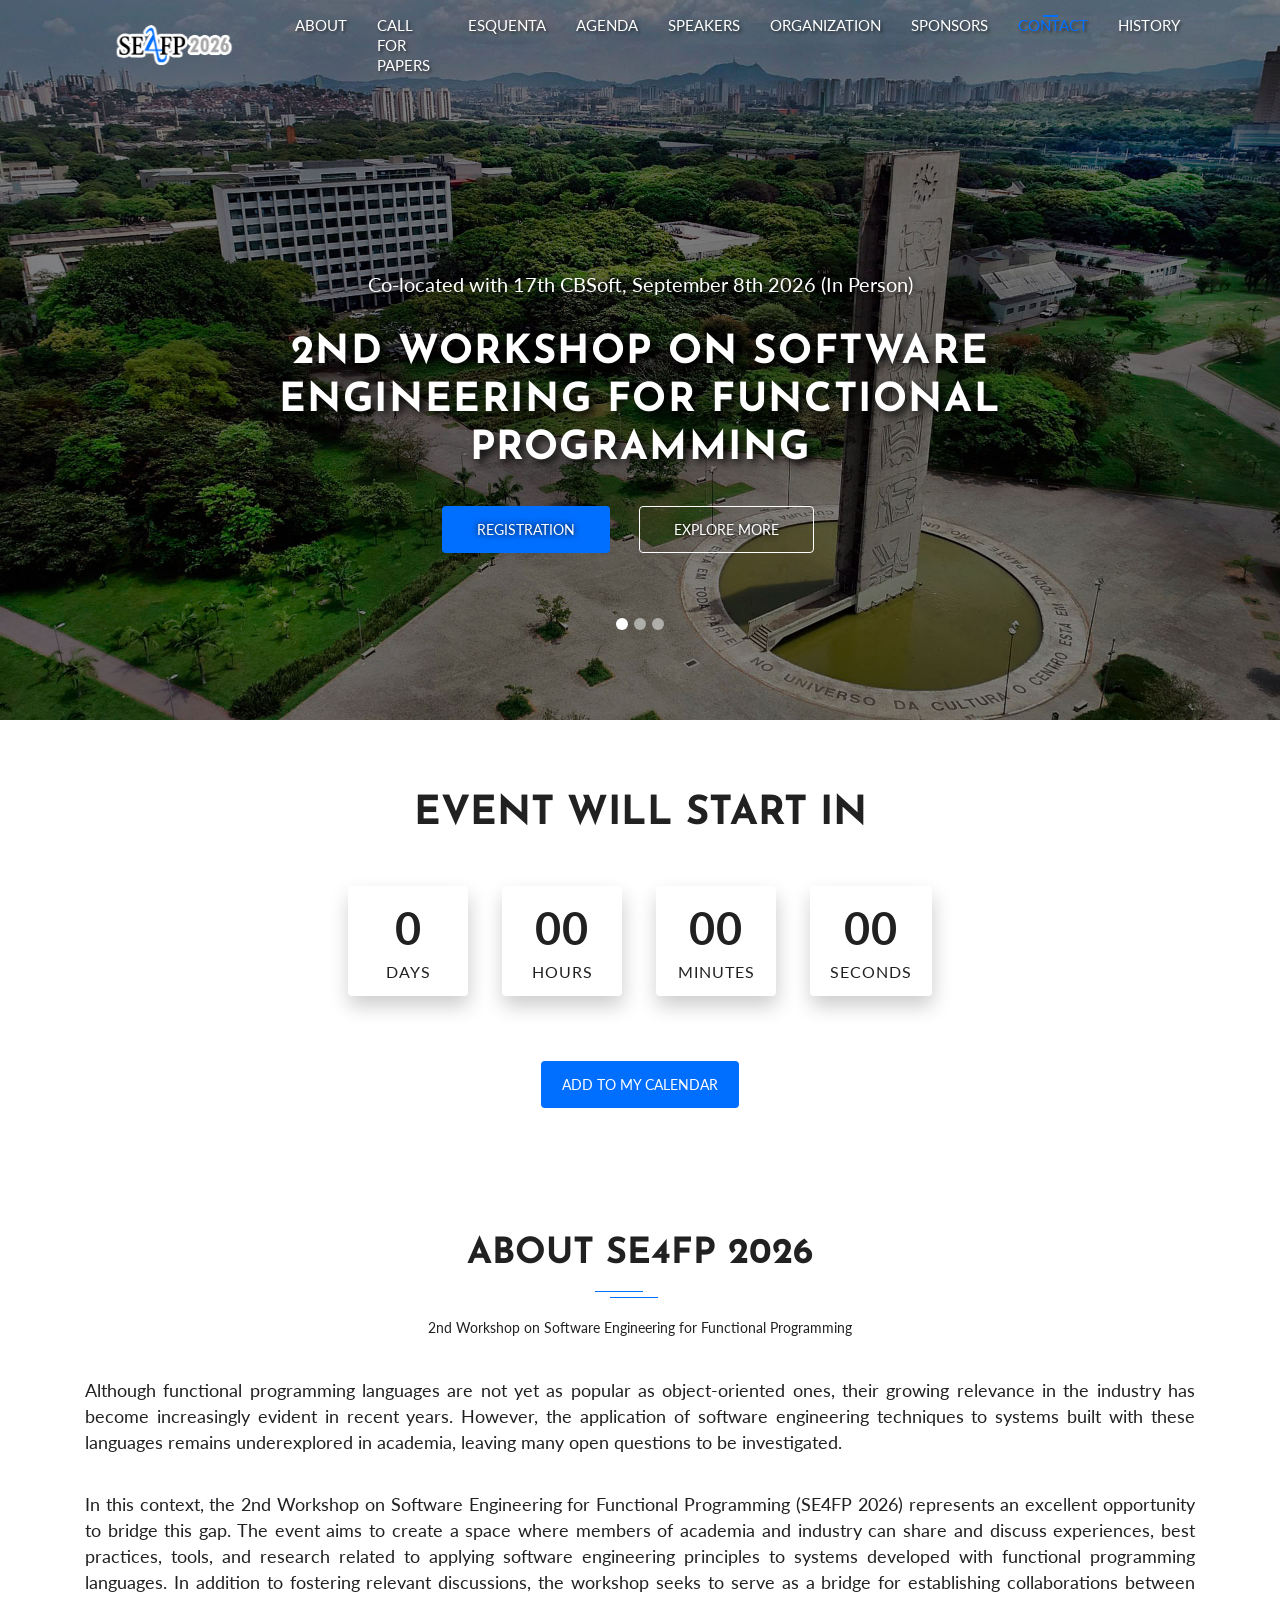
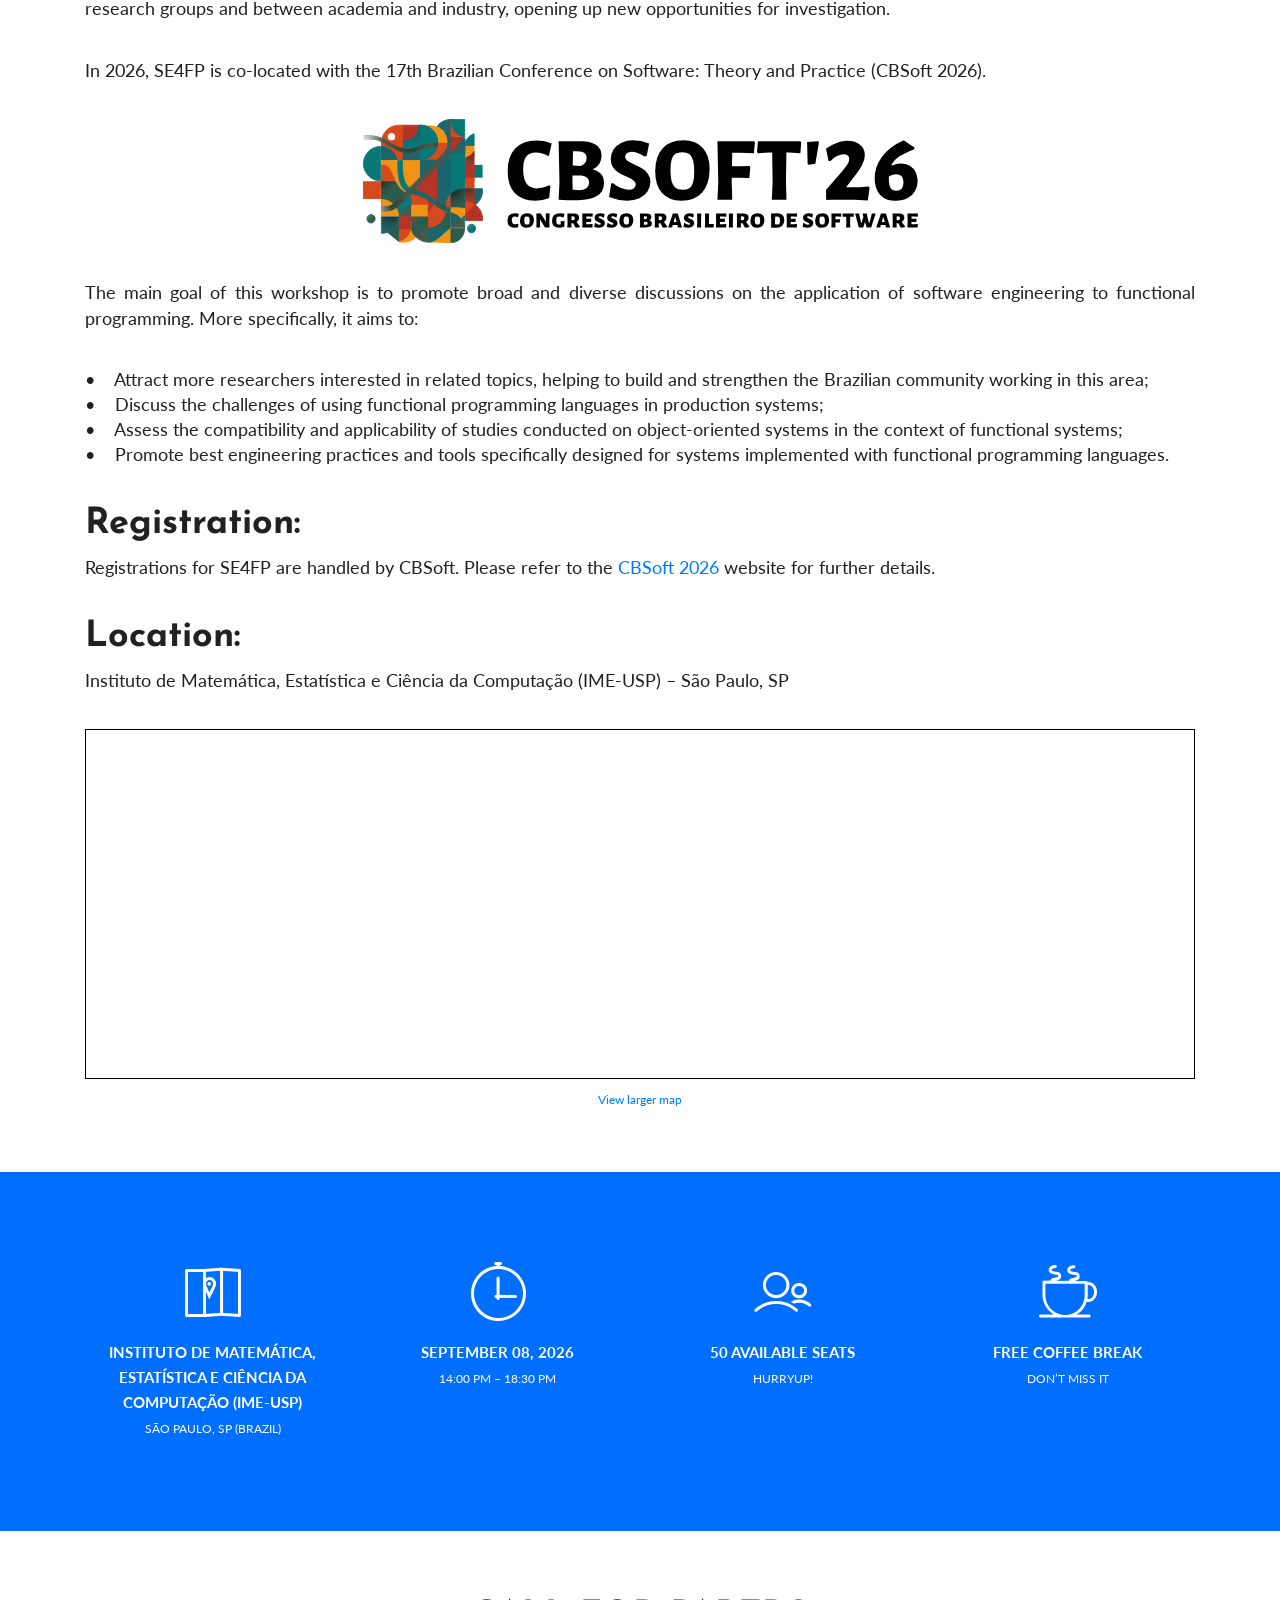
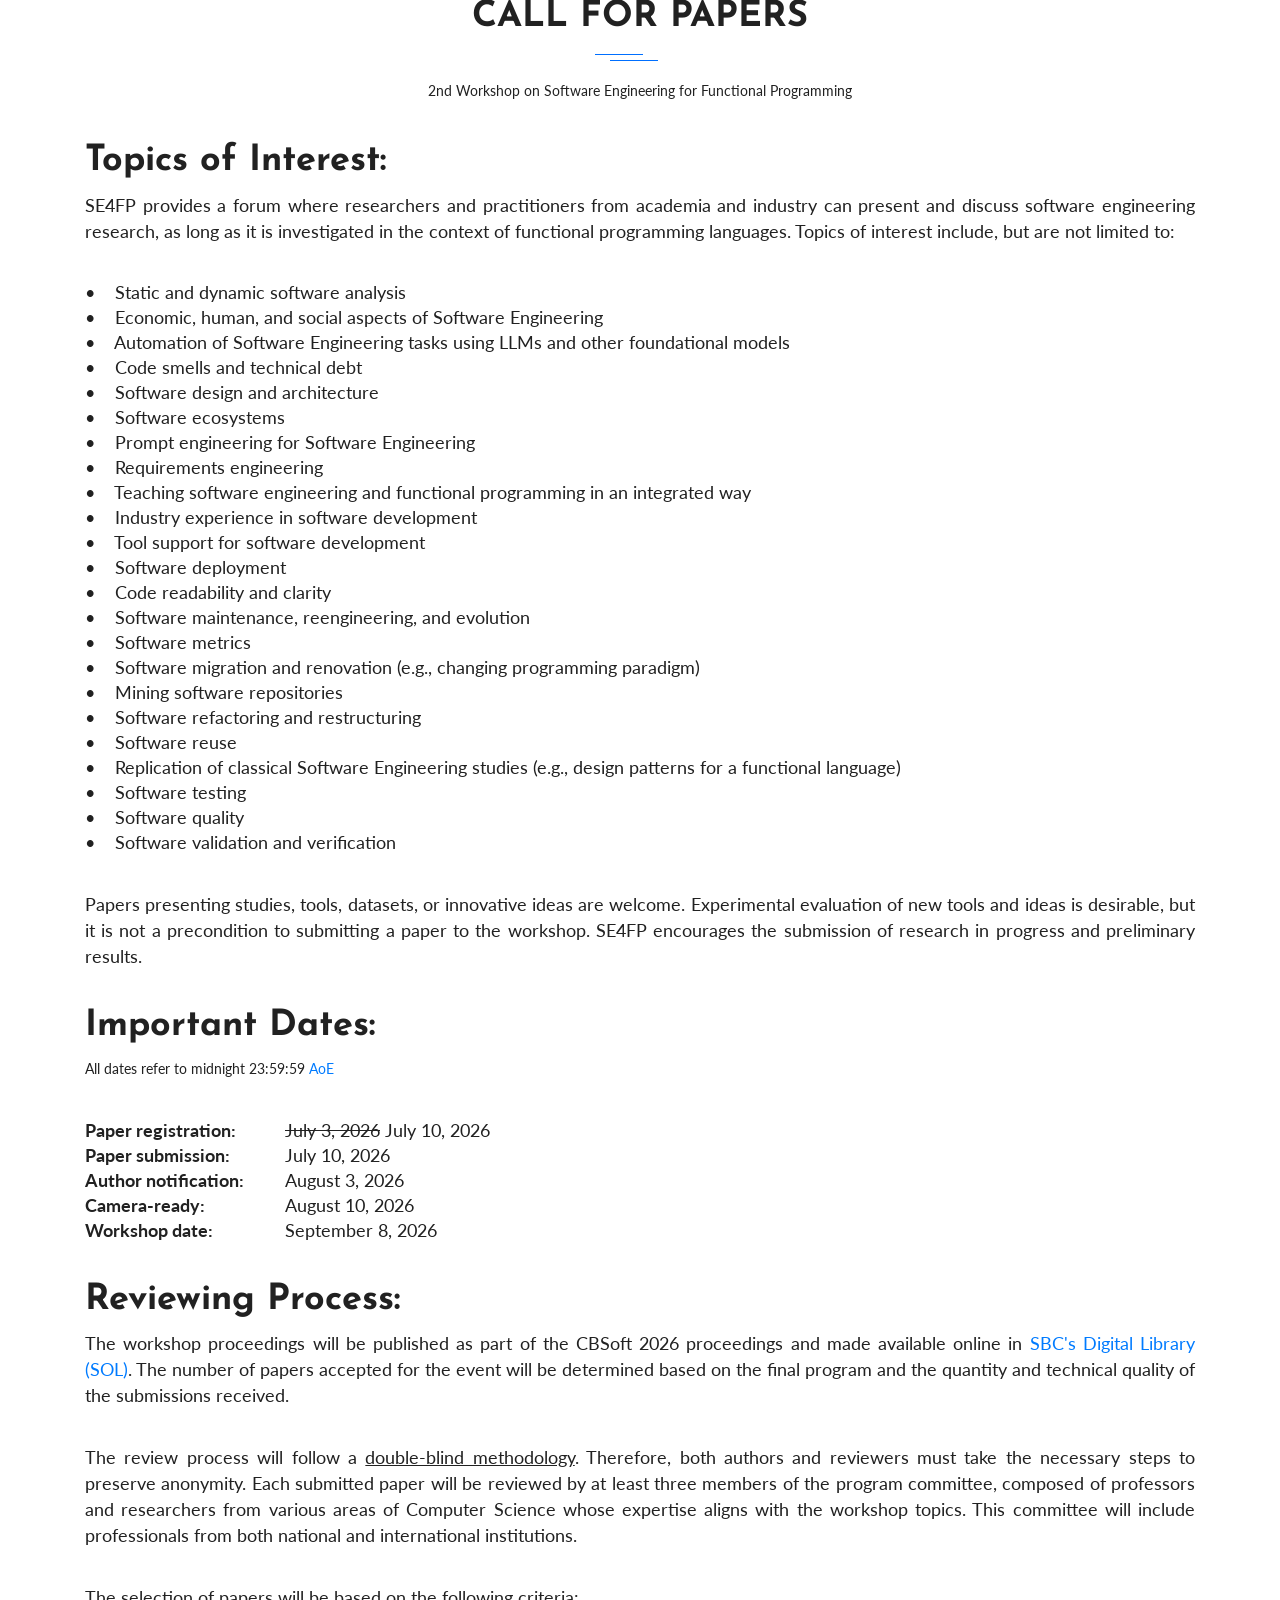
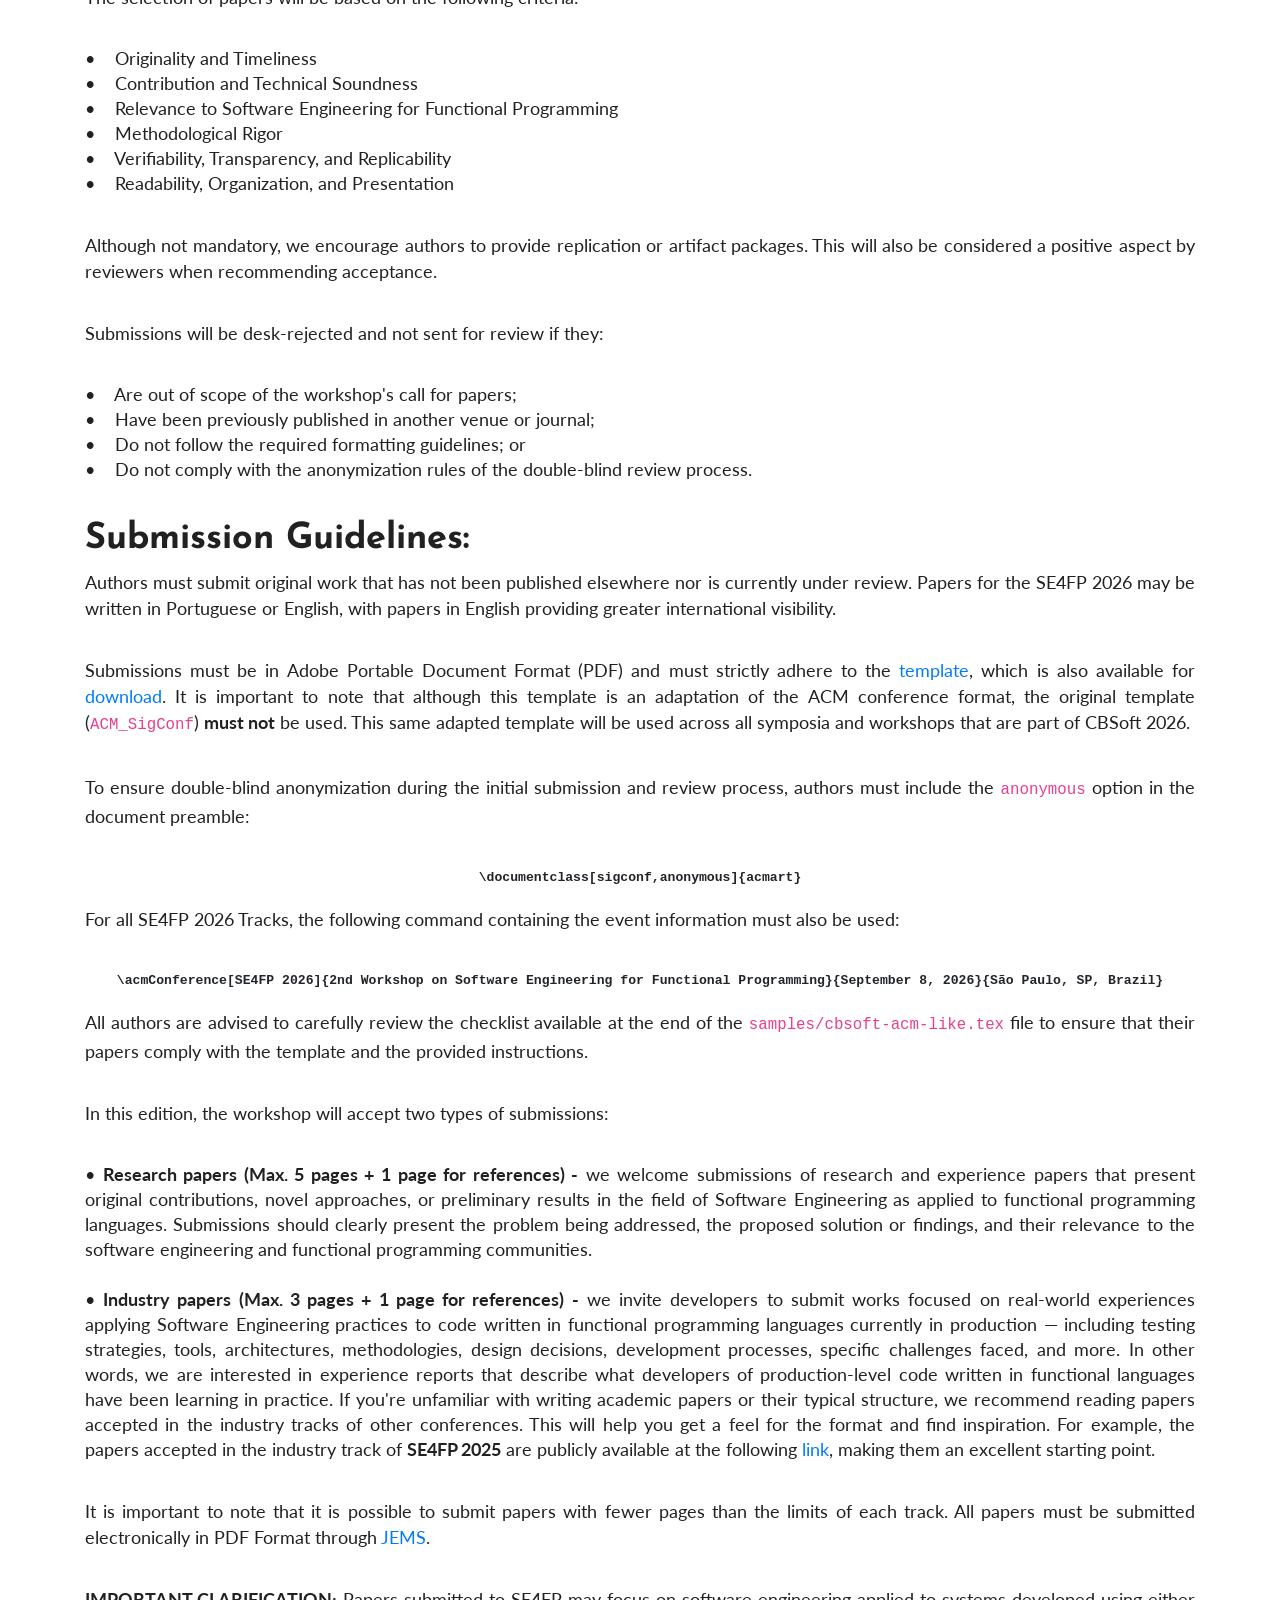
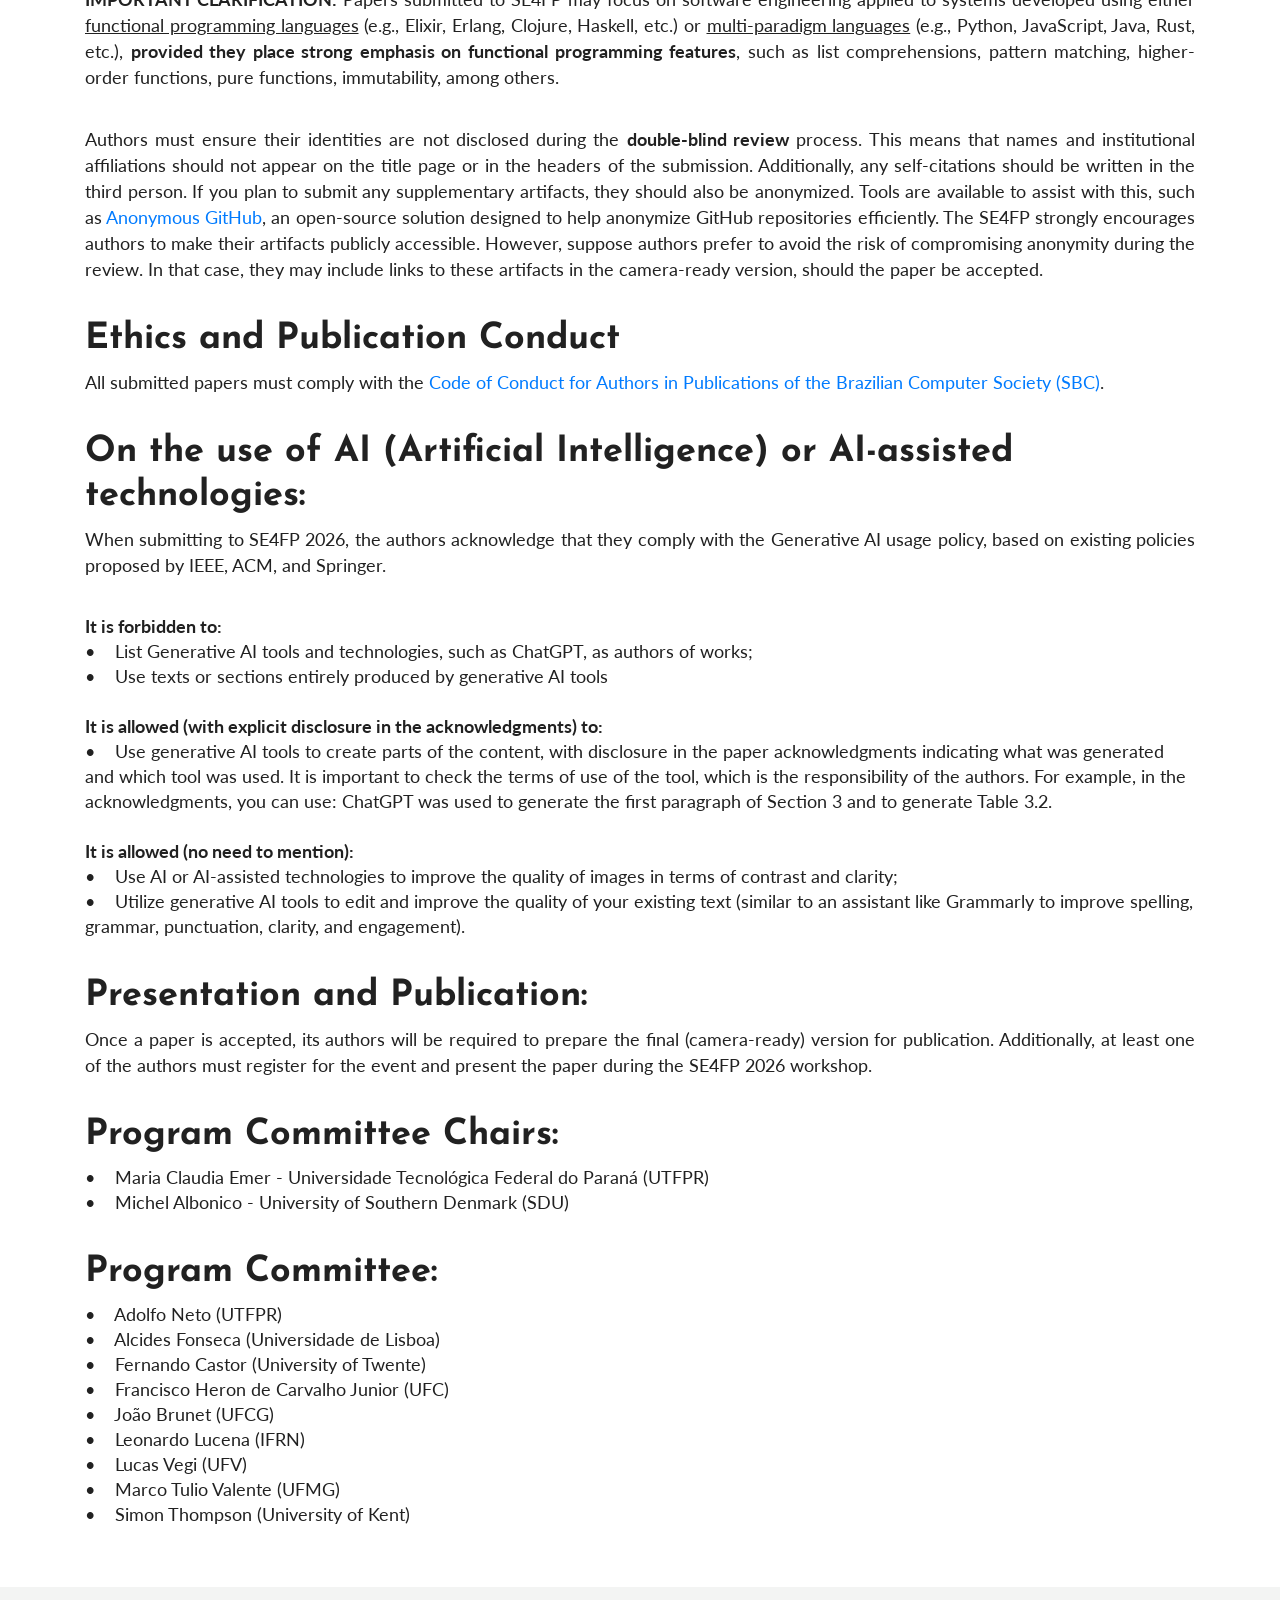
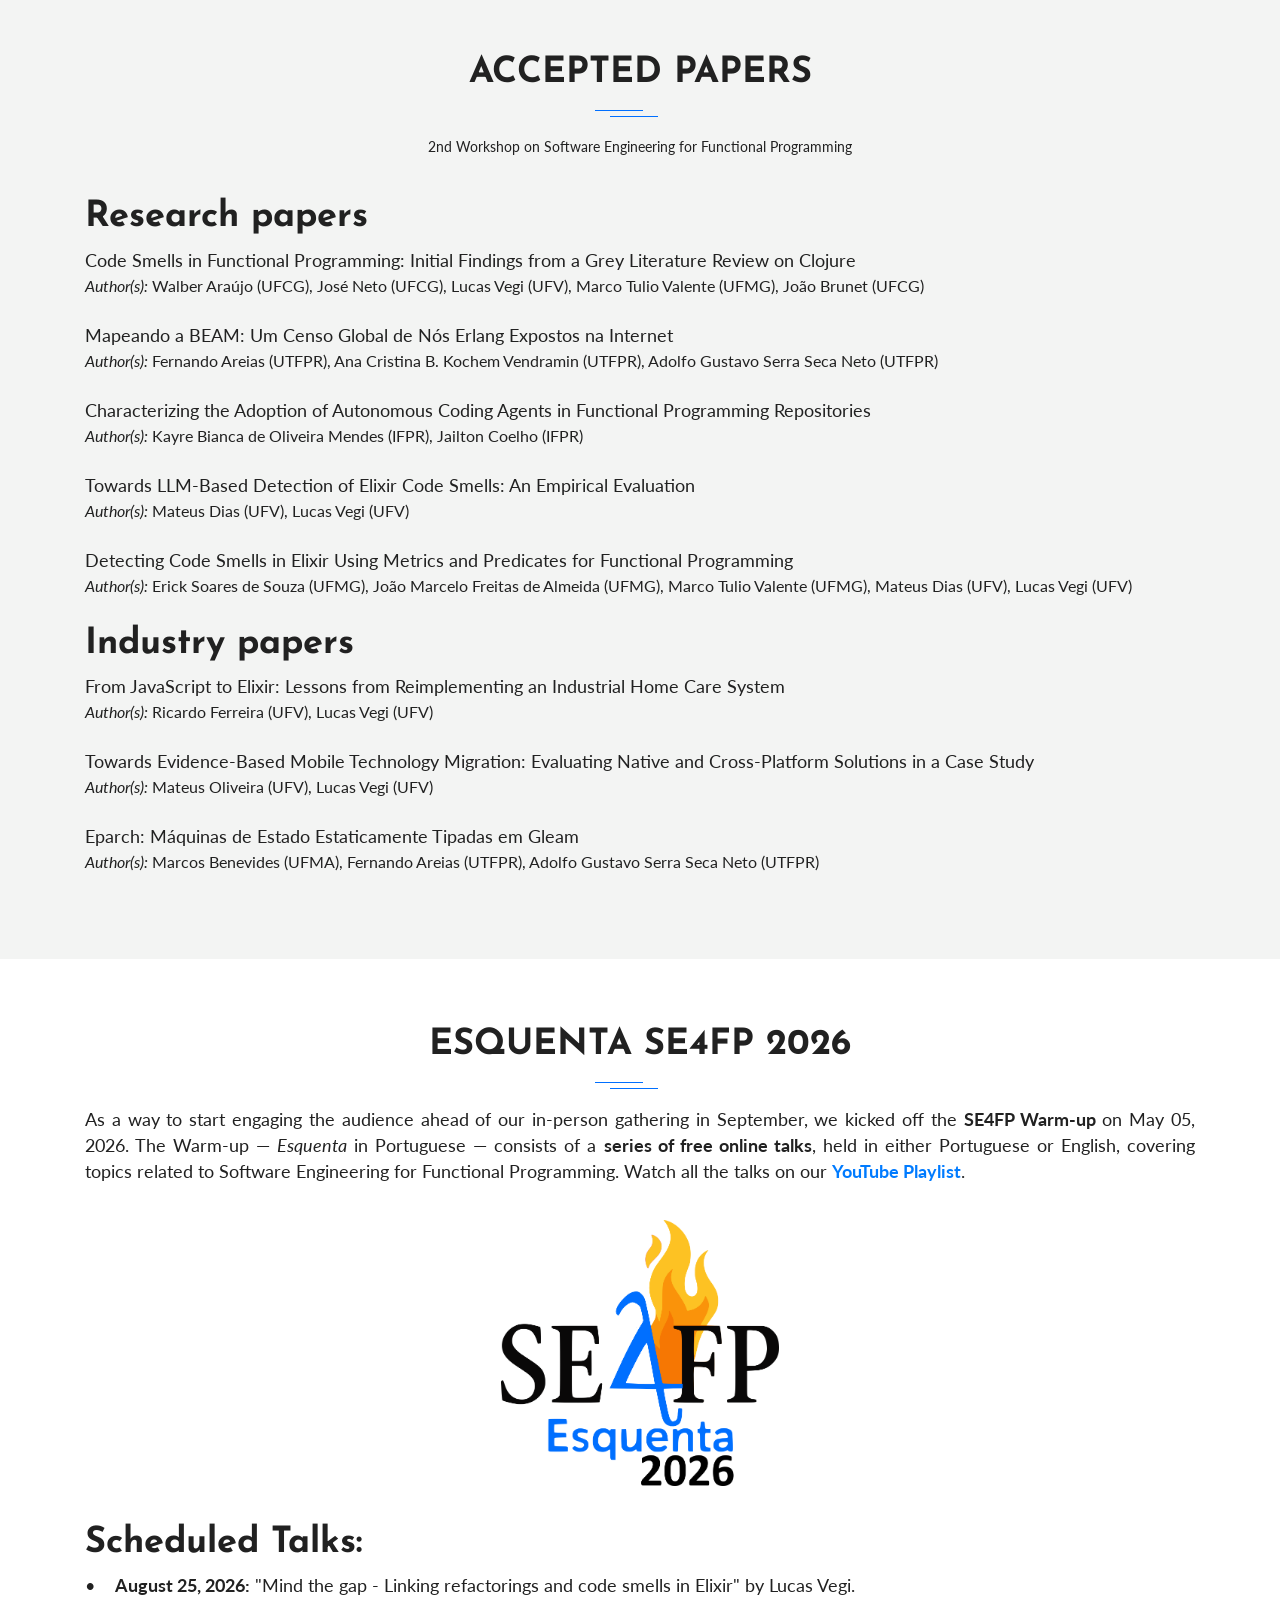
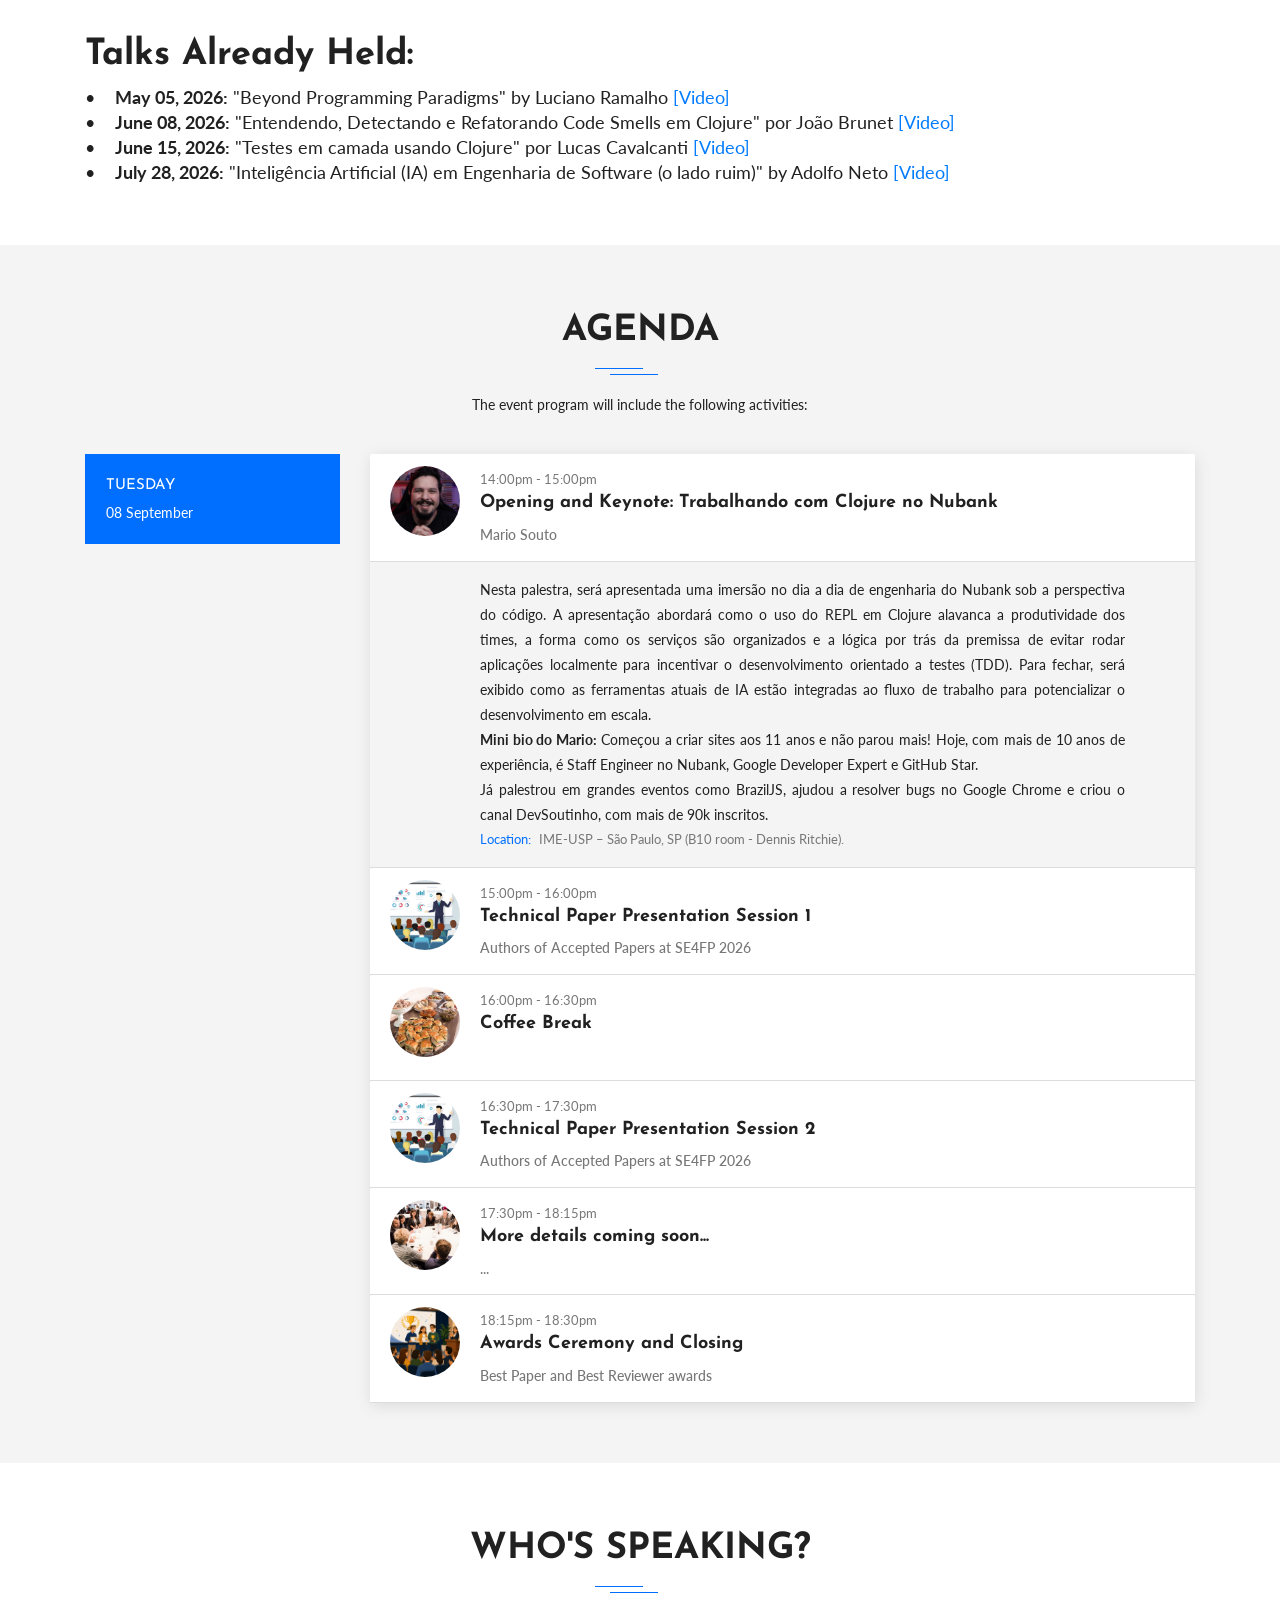
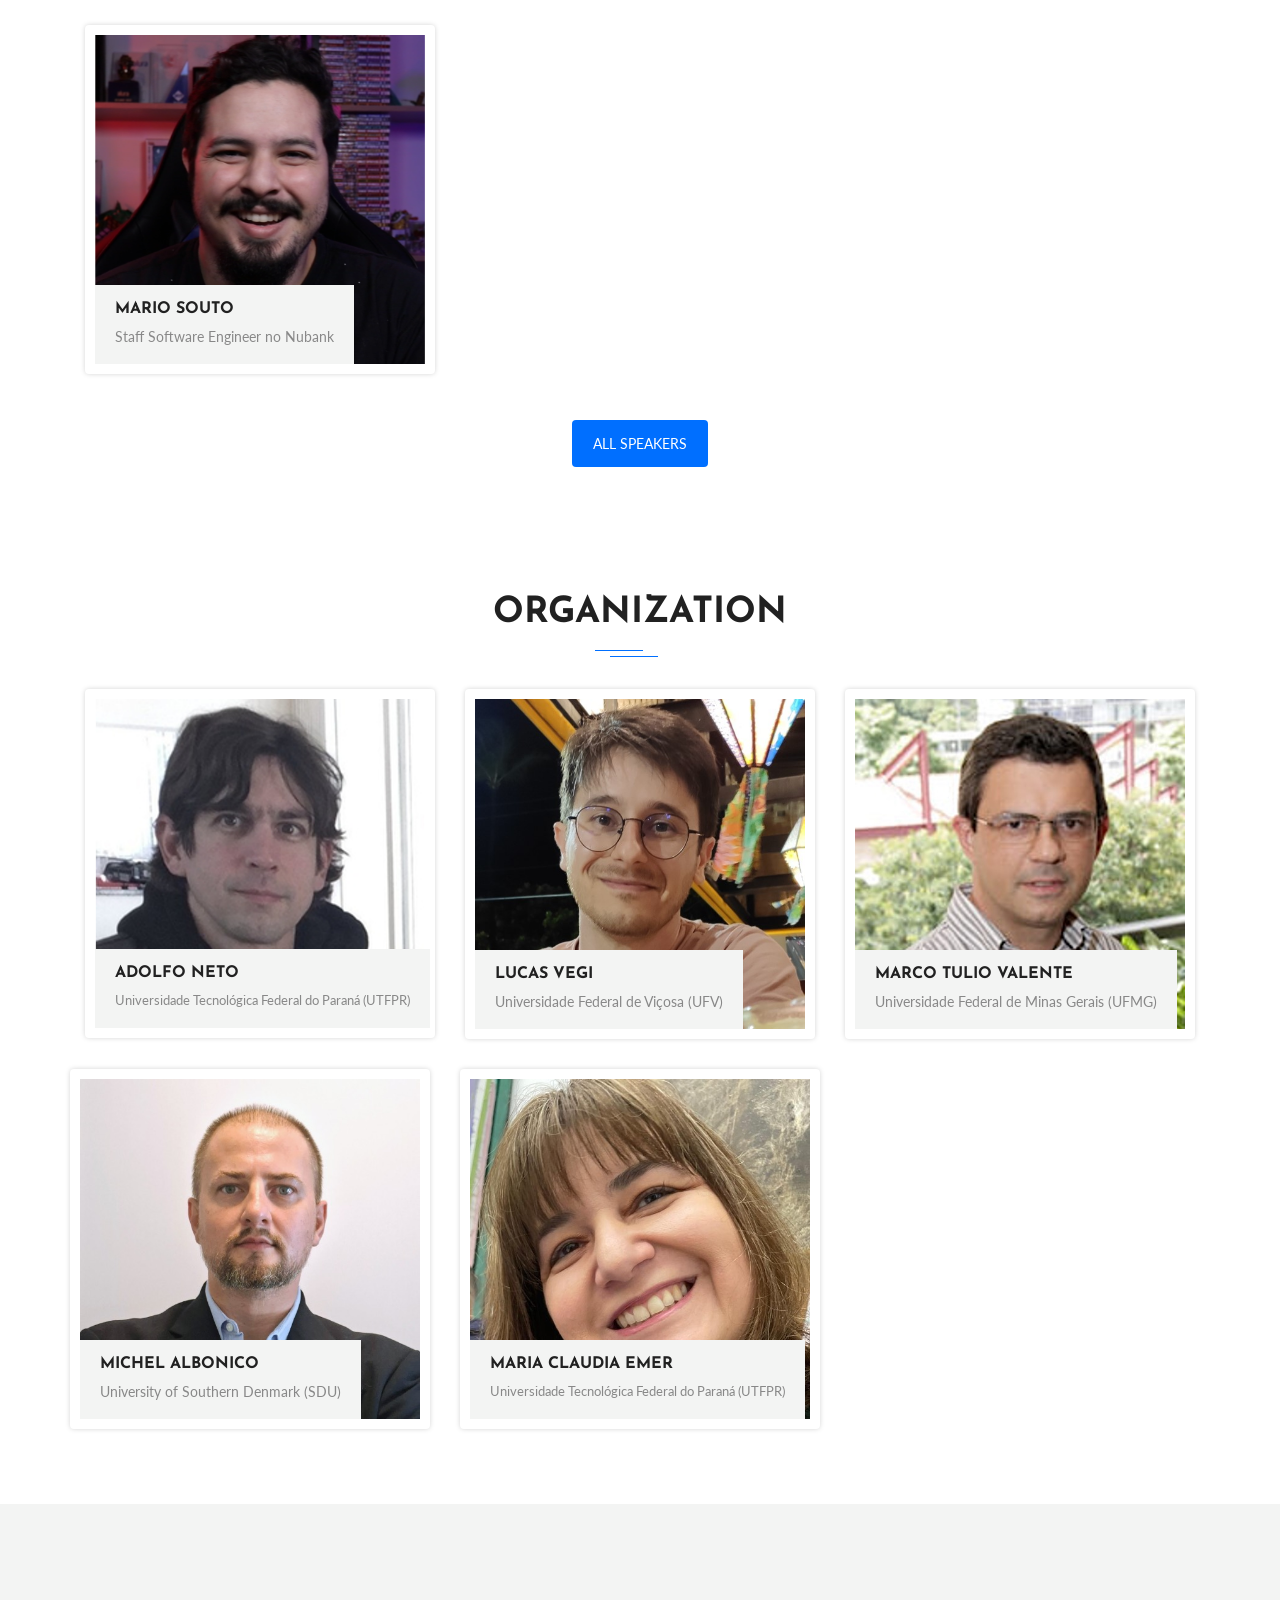
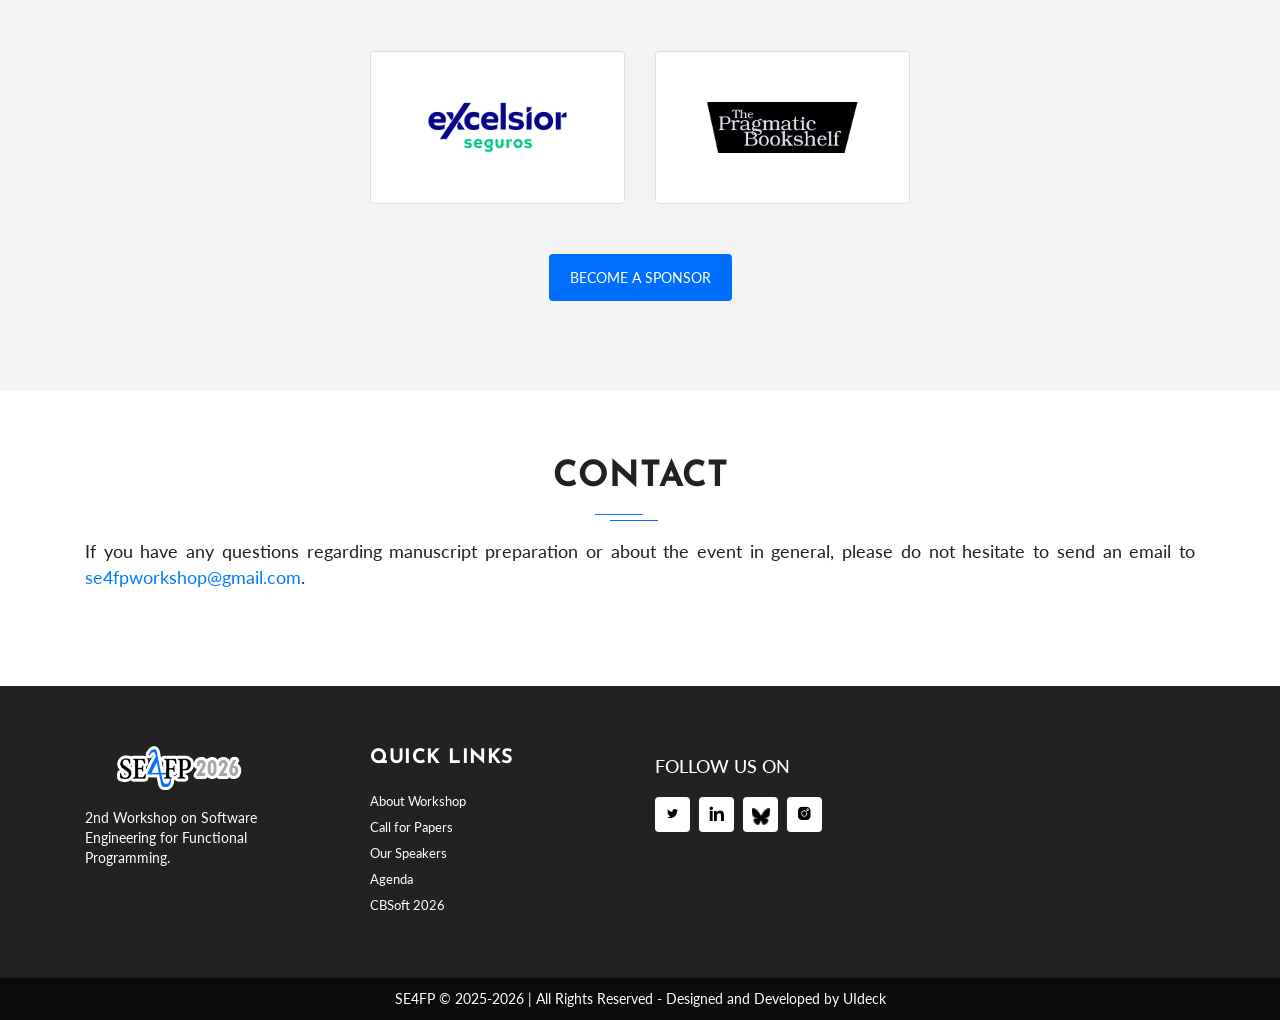
==== commit f5628b46: "agenda e speakers atualizados - keynote" ====
--- a/index.html
+++ b/index.html
@@ -742,17 +742,19 @@
                     <div id="headingOne">
                       <div class="collapsed card-header" data-toggle="collapse" data-target="#collapseOne" aria-expanded="false" aria-controls="collapseOne">
                         <div class="images-box">
-                          <img class="img-fluid" src="assets/img/speaker/speakers-1.jpg" alt="">
+                          <img class="img-fluid" src="assets/img/speaker/mario-souto-speaker.png" alt="">
                         </div>                     
                         <span class="time"><!--Further information will be available soon...-->14:00pm - 15:00pm</span>
-                        <h4>Opening and Keynote: More details to be announced...</h4>
-
-                        <h5 class="name">...</h5>
+                        <h4>Opening and Keynote: Trabalhando com Clojure no Nubank</h4>
+
+                        <h5 class="name">Mario Souto</h5>
                       </div>
                     </div>
                     <div id="collapseOne" class="collapse show" aria-labelledby="headingOne" data-parent="#accordion">
                       <div class="card-body">
-                        <p style="text-align: justify;">...</p>
+                        <p style="text-align: justify;">Nesta palestra, será apresentada uma imersão no dia a dia de engenharia do Nubank sob a perspectiva do código. A apresentação abordará como o uso do REPL em Clojure alavanca a produtividade dos times, a forma como os serviços são organizados e a lógica por trás da premissa de evitar rodar aplicações localmente para incentivar o desenvolvimento orientado a testes (TDD). Para fechar, será exibido como as ferramentas atuais de IA estão integradas ao fluxo de trabalho para potencializar o desenvolvimento em escala.</p>
+                        <p style="text-align: justify;"><strong>Mini bio do Mario:</strong> Começou a criar sites aos 11 anos e não parou mais! Hoje, com mais de 10 anos de experiência, é Staff Engineer no Nubank, Google Developer Expert e GitHub Star.</p>
+                        <p style="text-align: justify;">Já palestrou em grandes eventos como BrazilJS, ajudou a resolver bugs no Google Chrome e criou o canal DevSoutinho, com mais de 90k inscritos.</p>
                         <div class="location">
                           <span>Location:</span> IME-USP – São Paulo, SP (B10 room - Dennis Ritchie).
                         </div>
@@ -1157,23 +1159,23 @@
         <div class="row">
           <div class="col-sm-6 col-md-6 col-lg-4">
             <!-- Team Item Starts -->
-            <!--<div class="team-item wow fadeInUp" data-wow-delay="0.2s">
+            <div class="team-item wow fadeInUp" data-wow-delay="0.2s">
               <div class="team-img">
-                <img class="img-fluid" src="assets/img/team/paulo-valente.jpg" alt="">
+                <img class="img-fluid" src="assets/img/team/mario-souto.png" alt="">
                 <div class="team-overlay">
                   <div class="overlay-social-icon text-center">
                     <ul class="social-icons">
-                      <li><a href="https://x.com/polvalente" target="_blank"><i class="lni-twitter-filled" aria-hidden="true"></i></a></li>
-                      <li><a href="https://www.linkedin.com/in/polvalente/" target="_blank"><i class="lni-linkedin-filled" aria-hidden="true"></i></a></li>
+                      <li><a href="https://x.com/omariosouto" target="_blank"><i class="lni-twitter-filled" aria-hidden="true"></i></a></li>
+                      <li><a href="https://www.linkedin.com/in/omariosouto/" target="_blank"><i class="lni-linkedin-filled" aria-hidden="true"></i></a></li>
                     </ul>
                   </div>
                 </div>
               </div>
               <div class="info-text">
-                <h3><a href="#">Paulo Valente</a></h3>
-                <p>Maintainer of Nx, the Numerical Elixir ecosystem</p>
-              </div>
-            </div>-->
+                <h3><a href="#">Mario Souto</a></h3>
+                <p>Staff Software Engineer no Nubank</p>
+              </div>
+            </div>
             <!-- Team Item Ends -->
           </div>
           
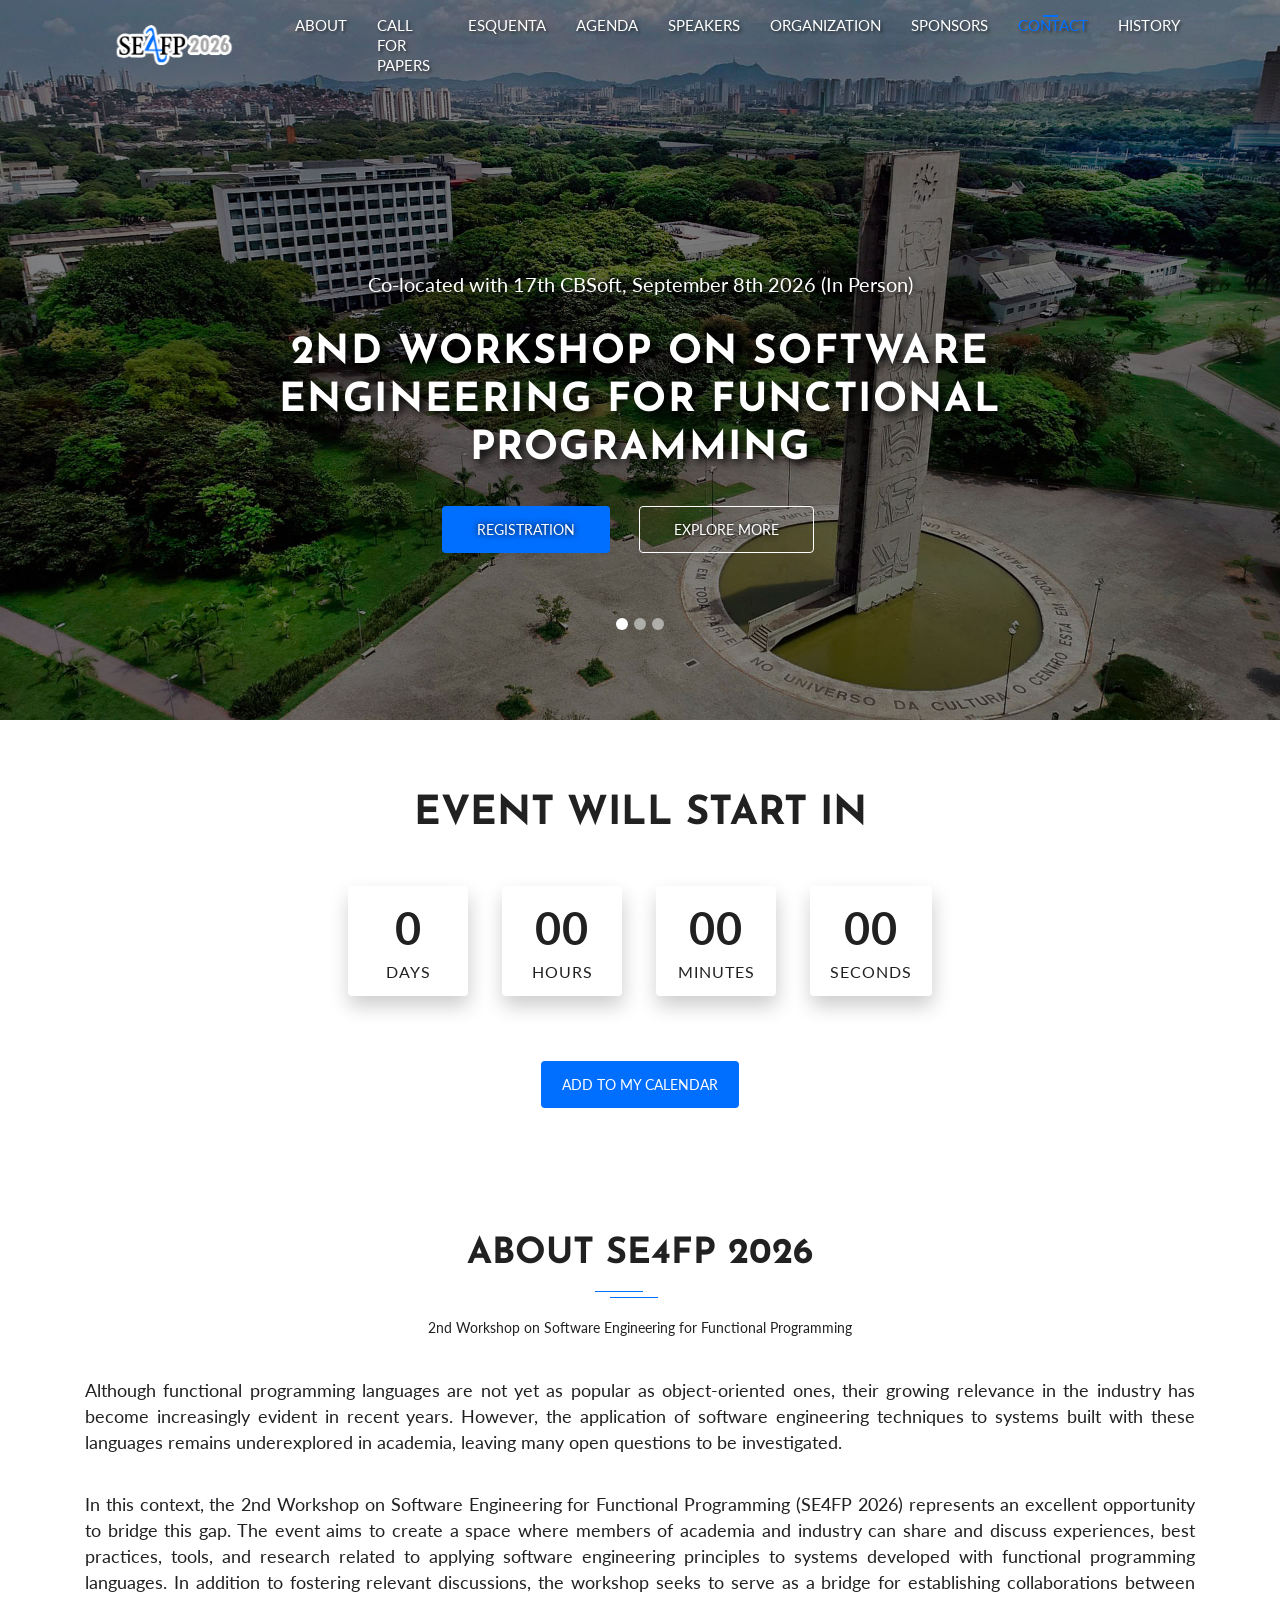
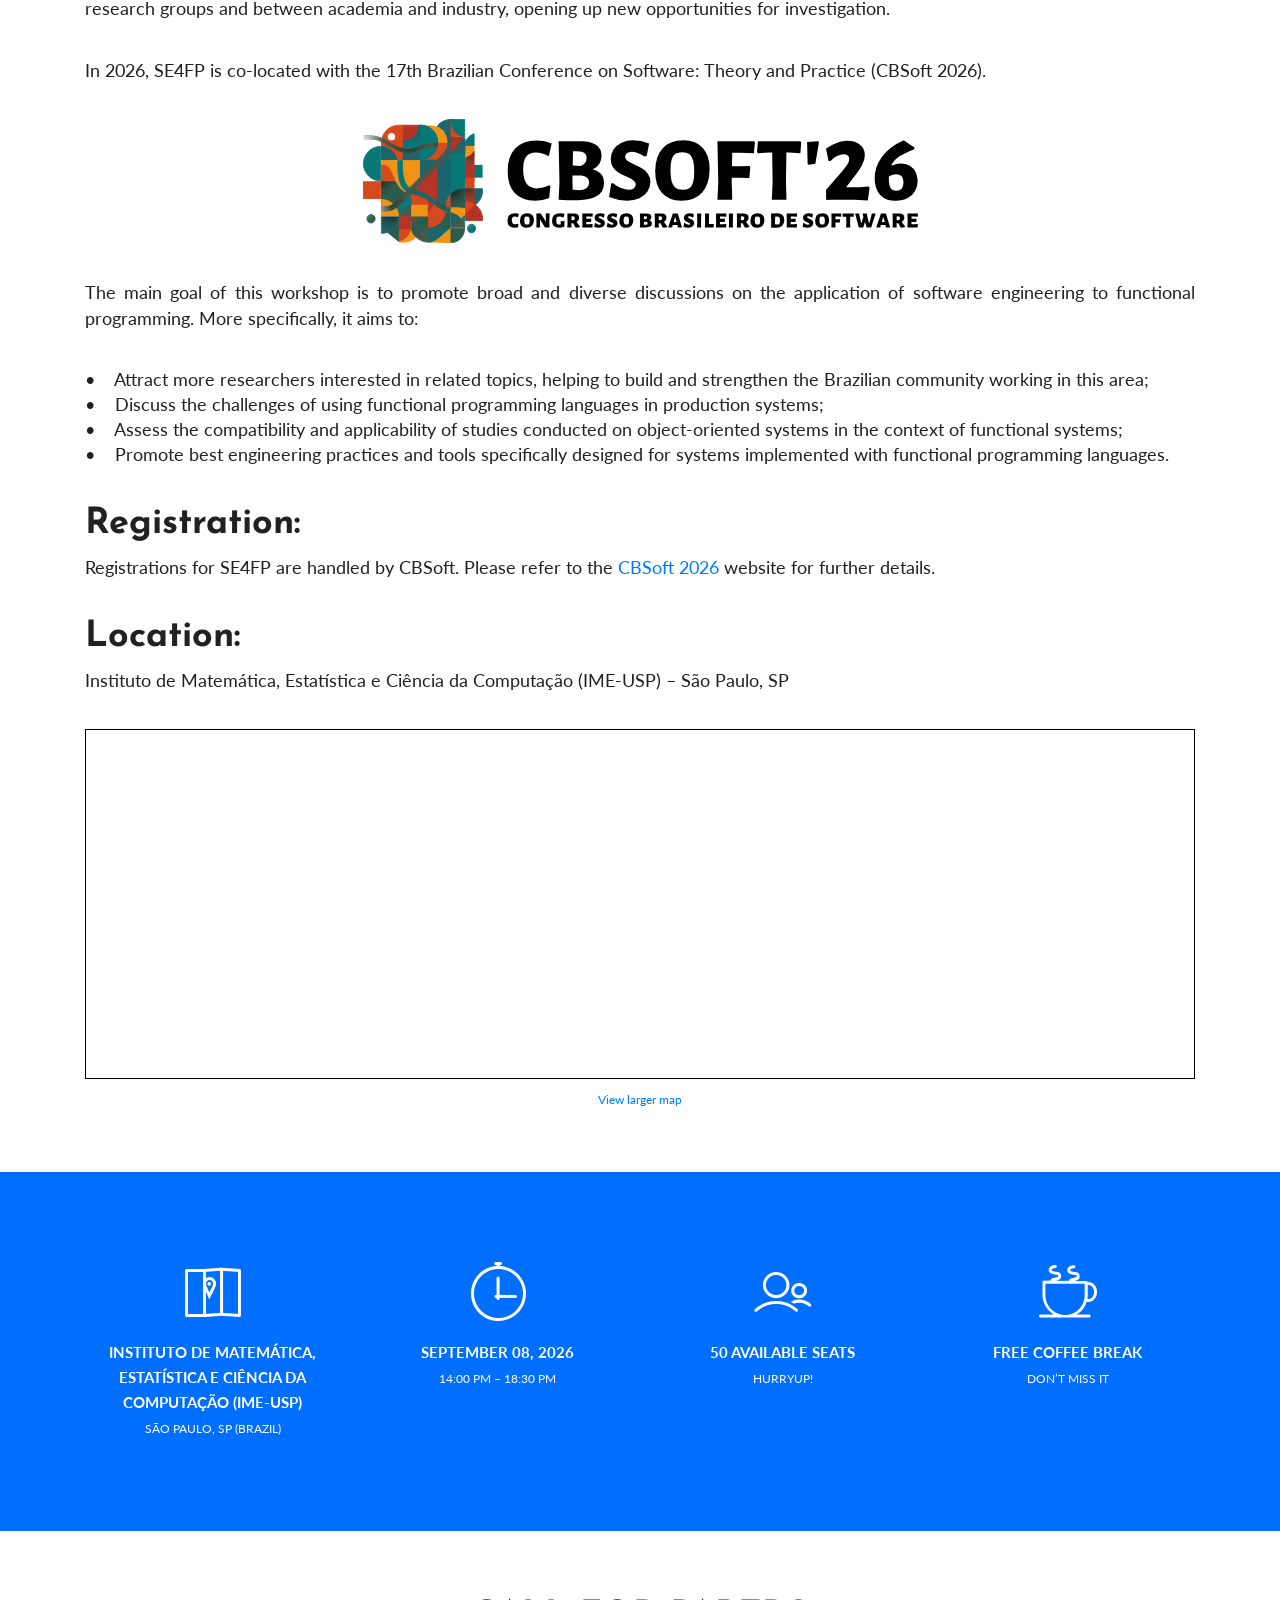
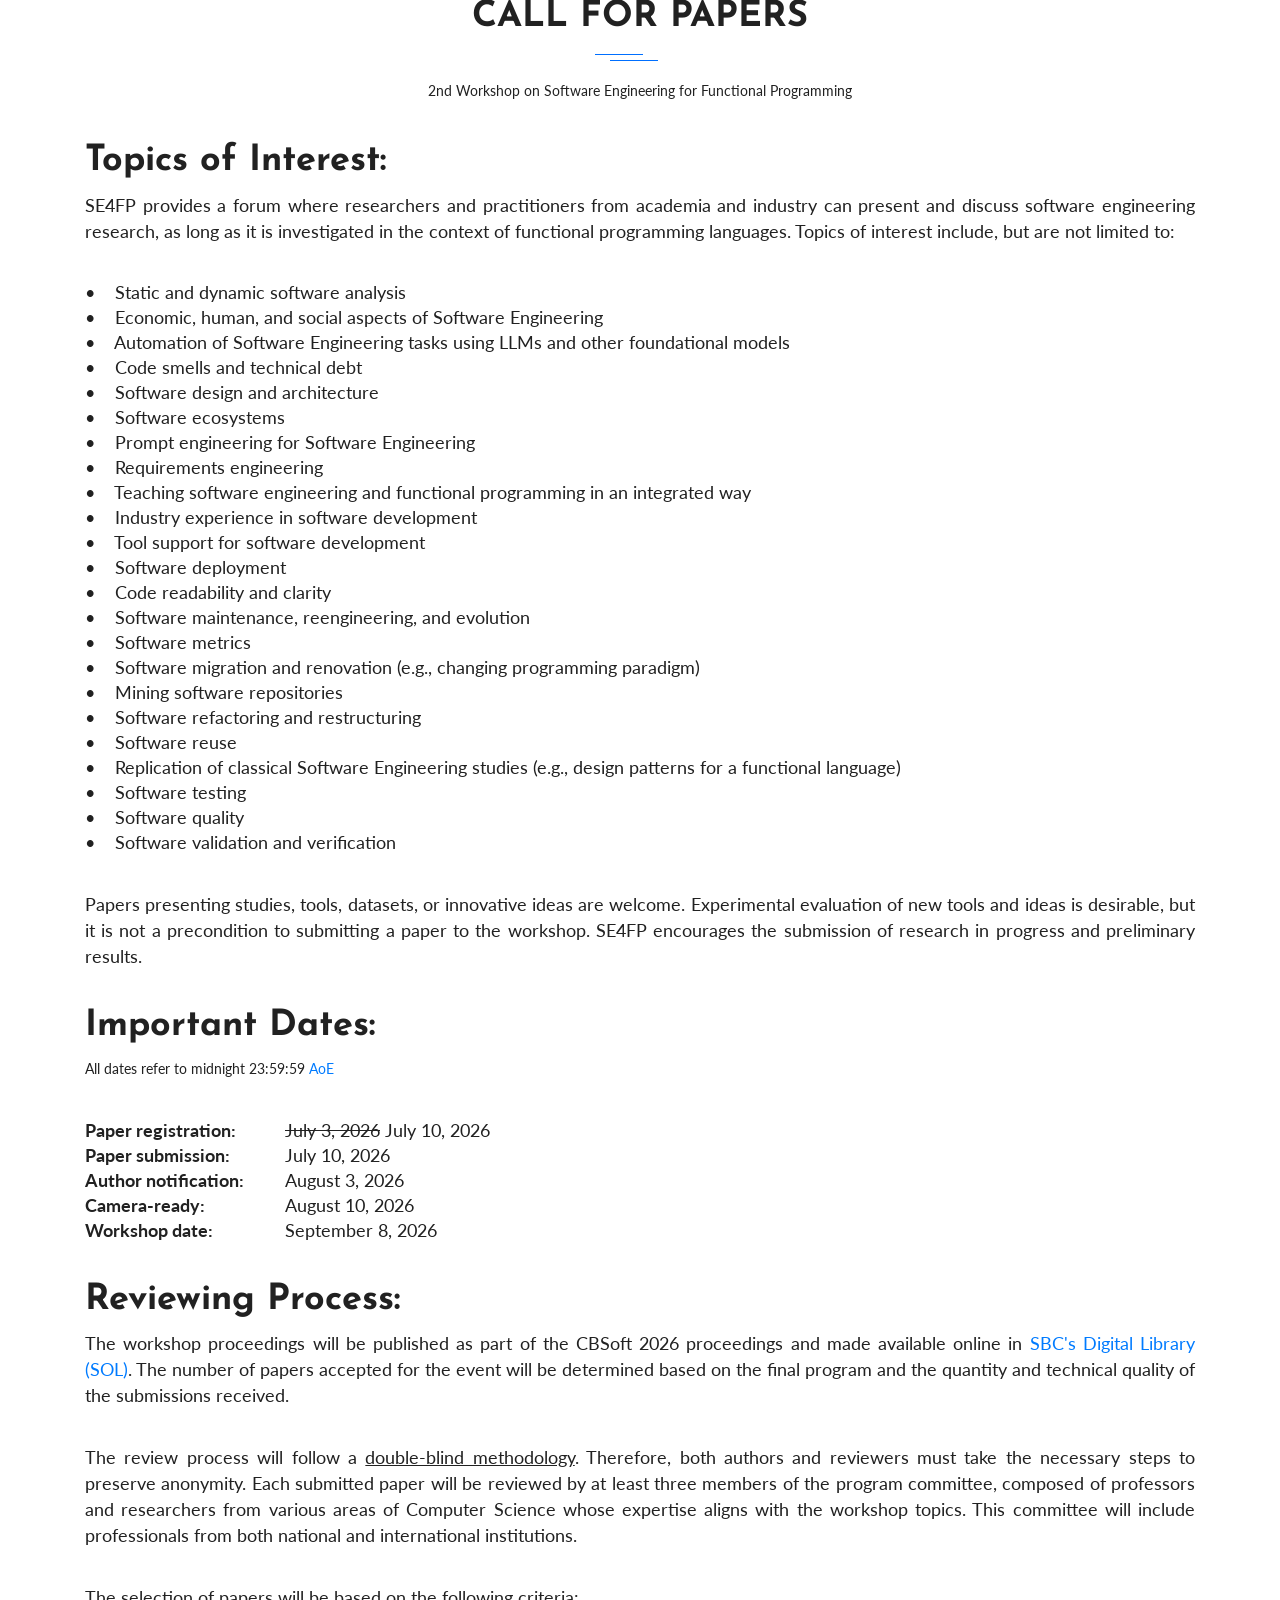
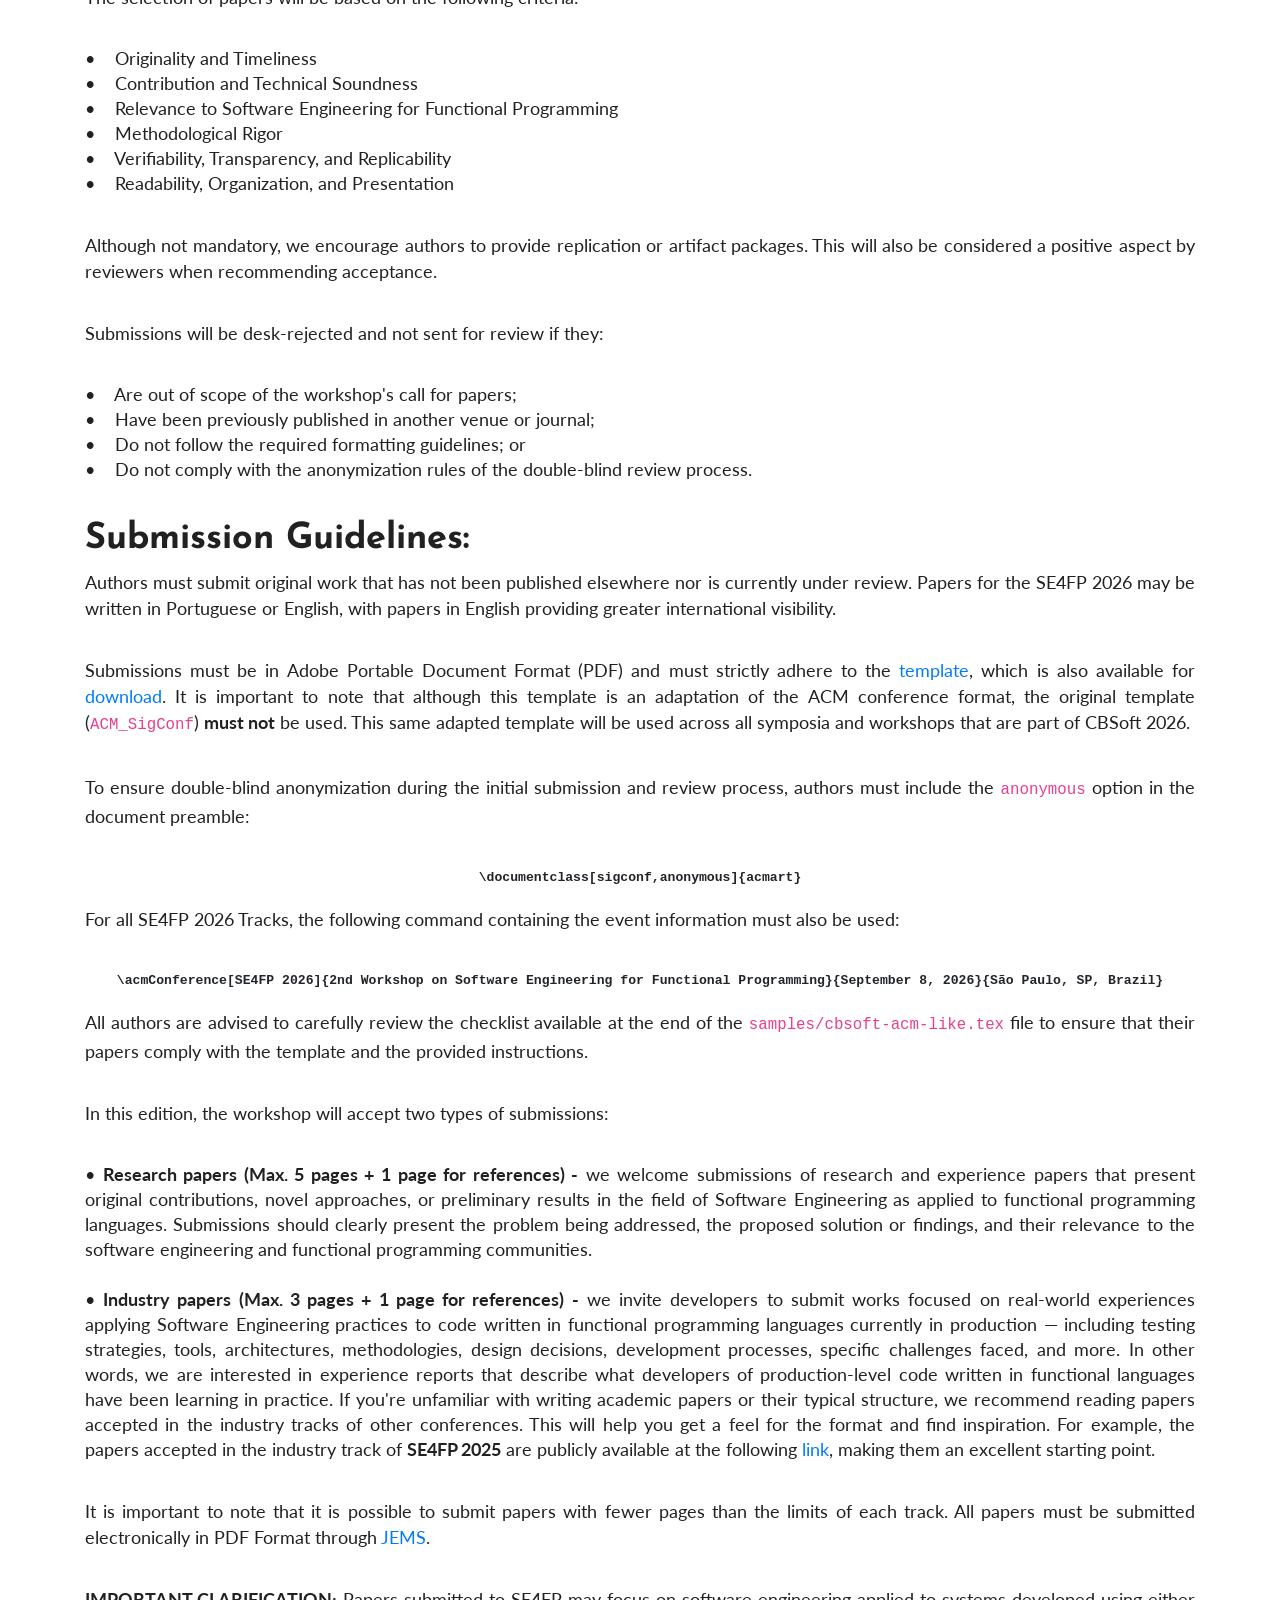
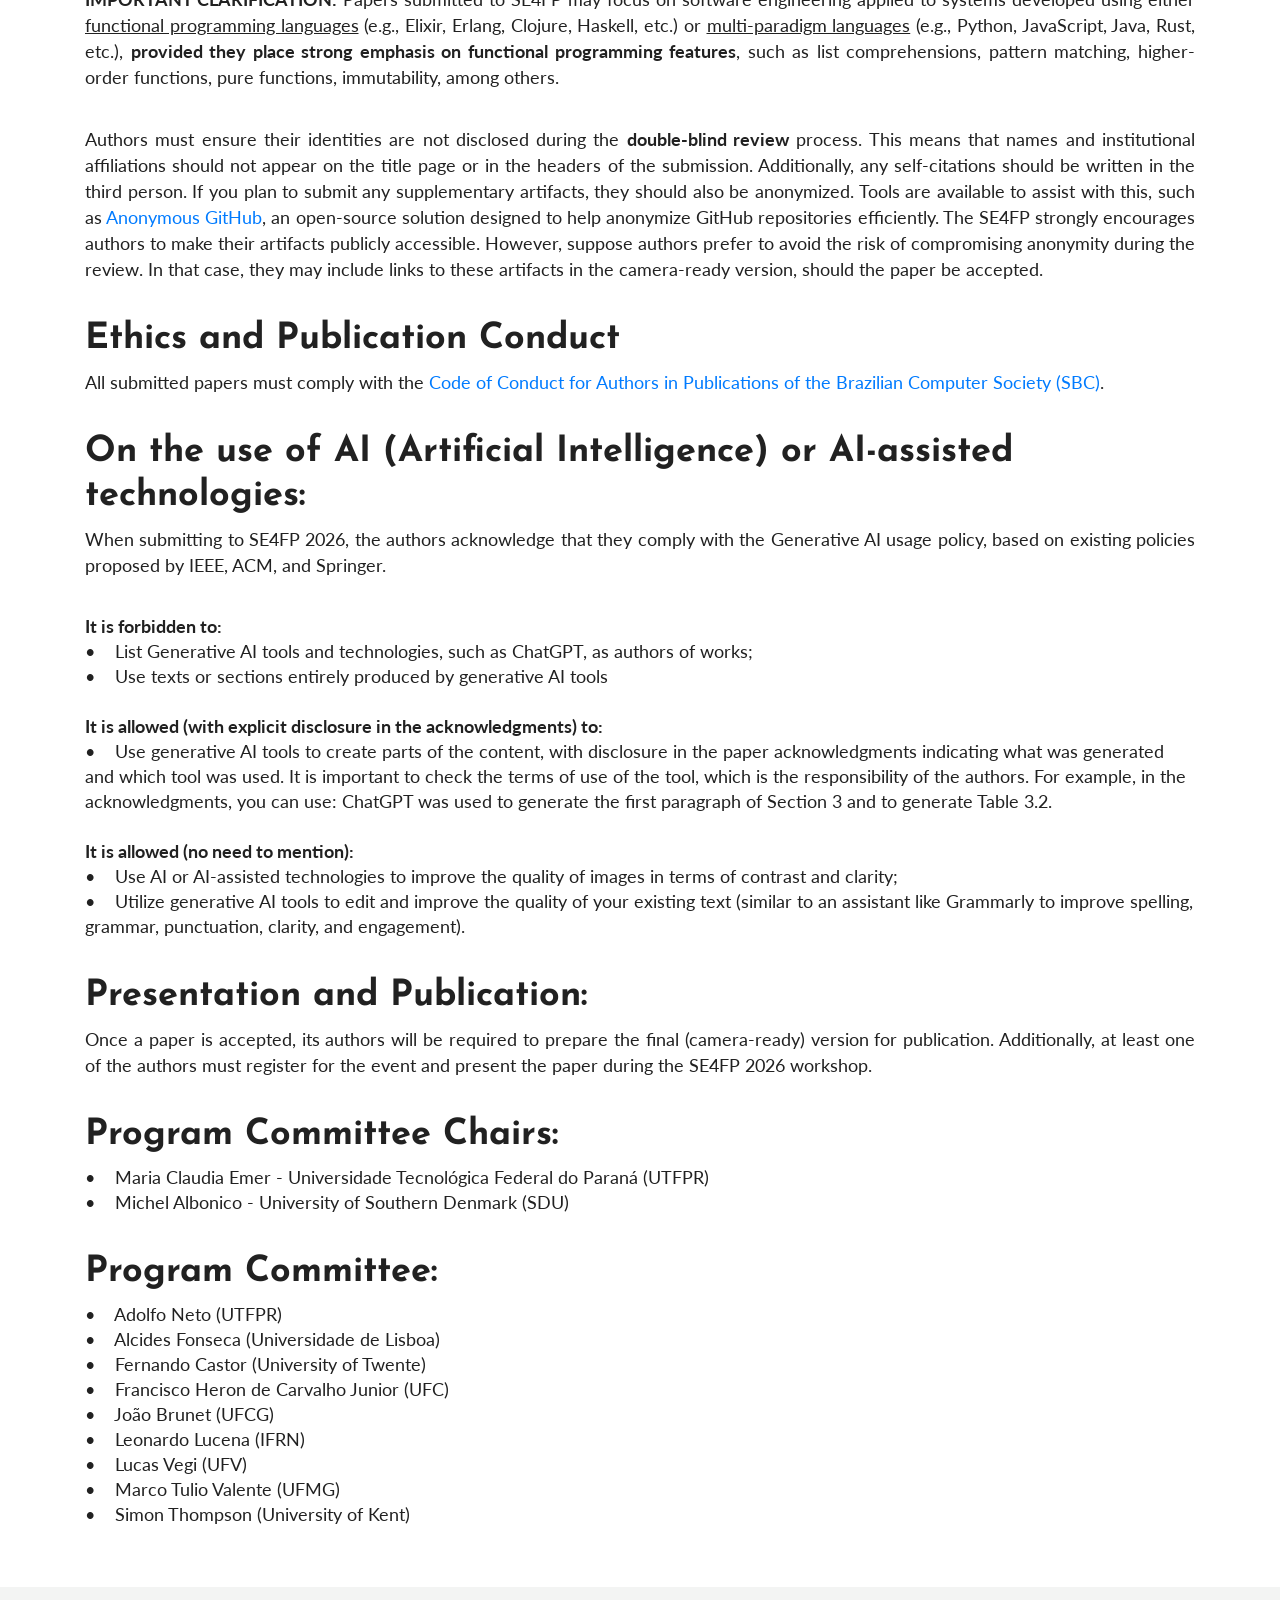
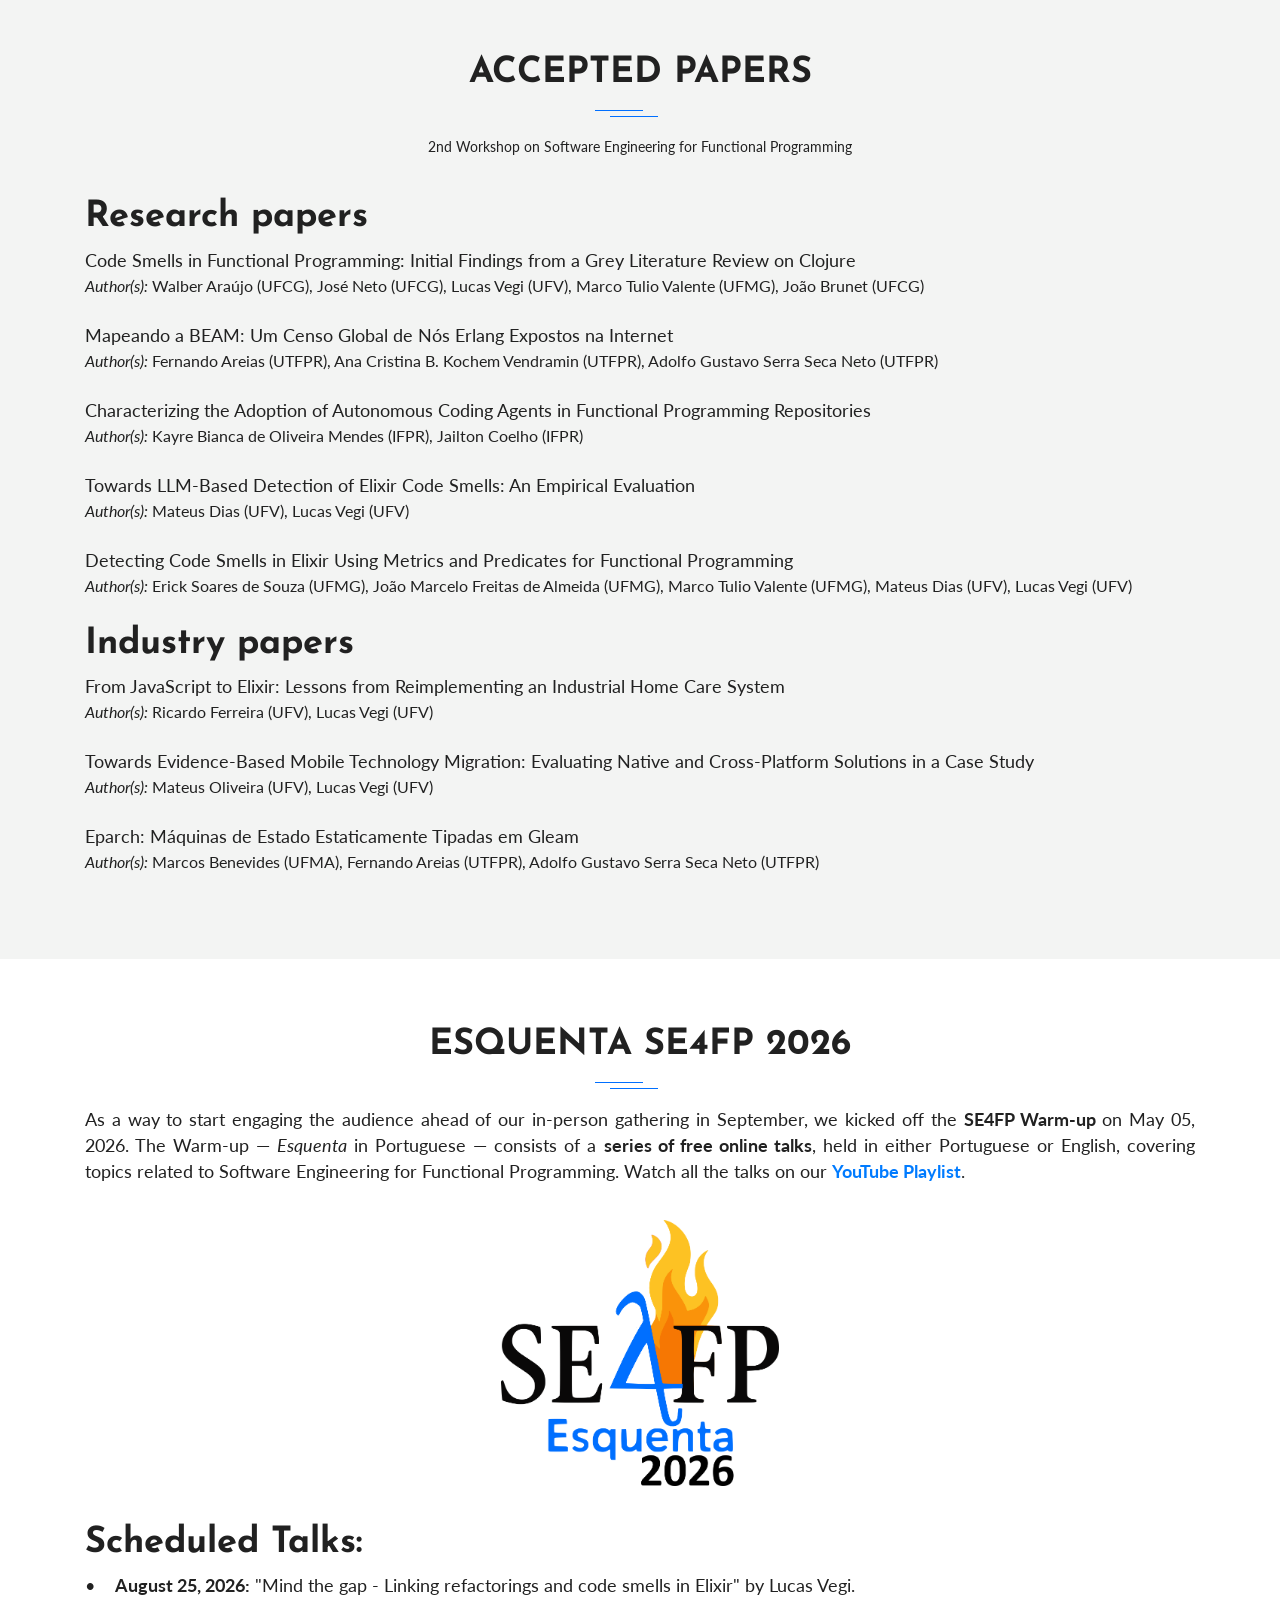
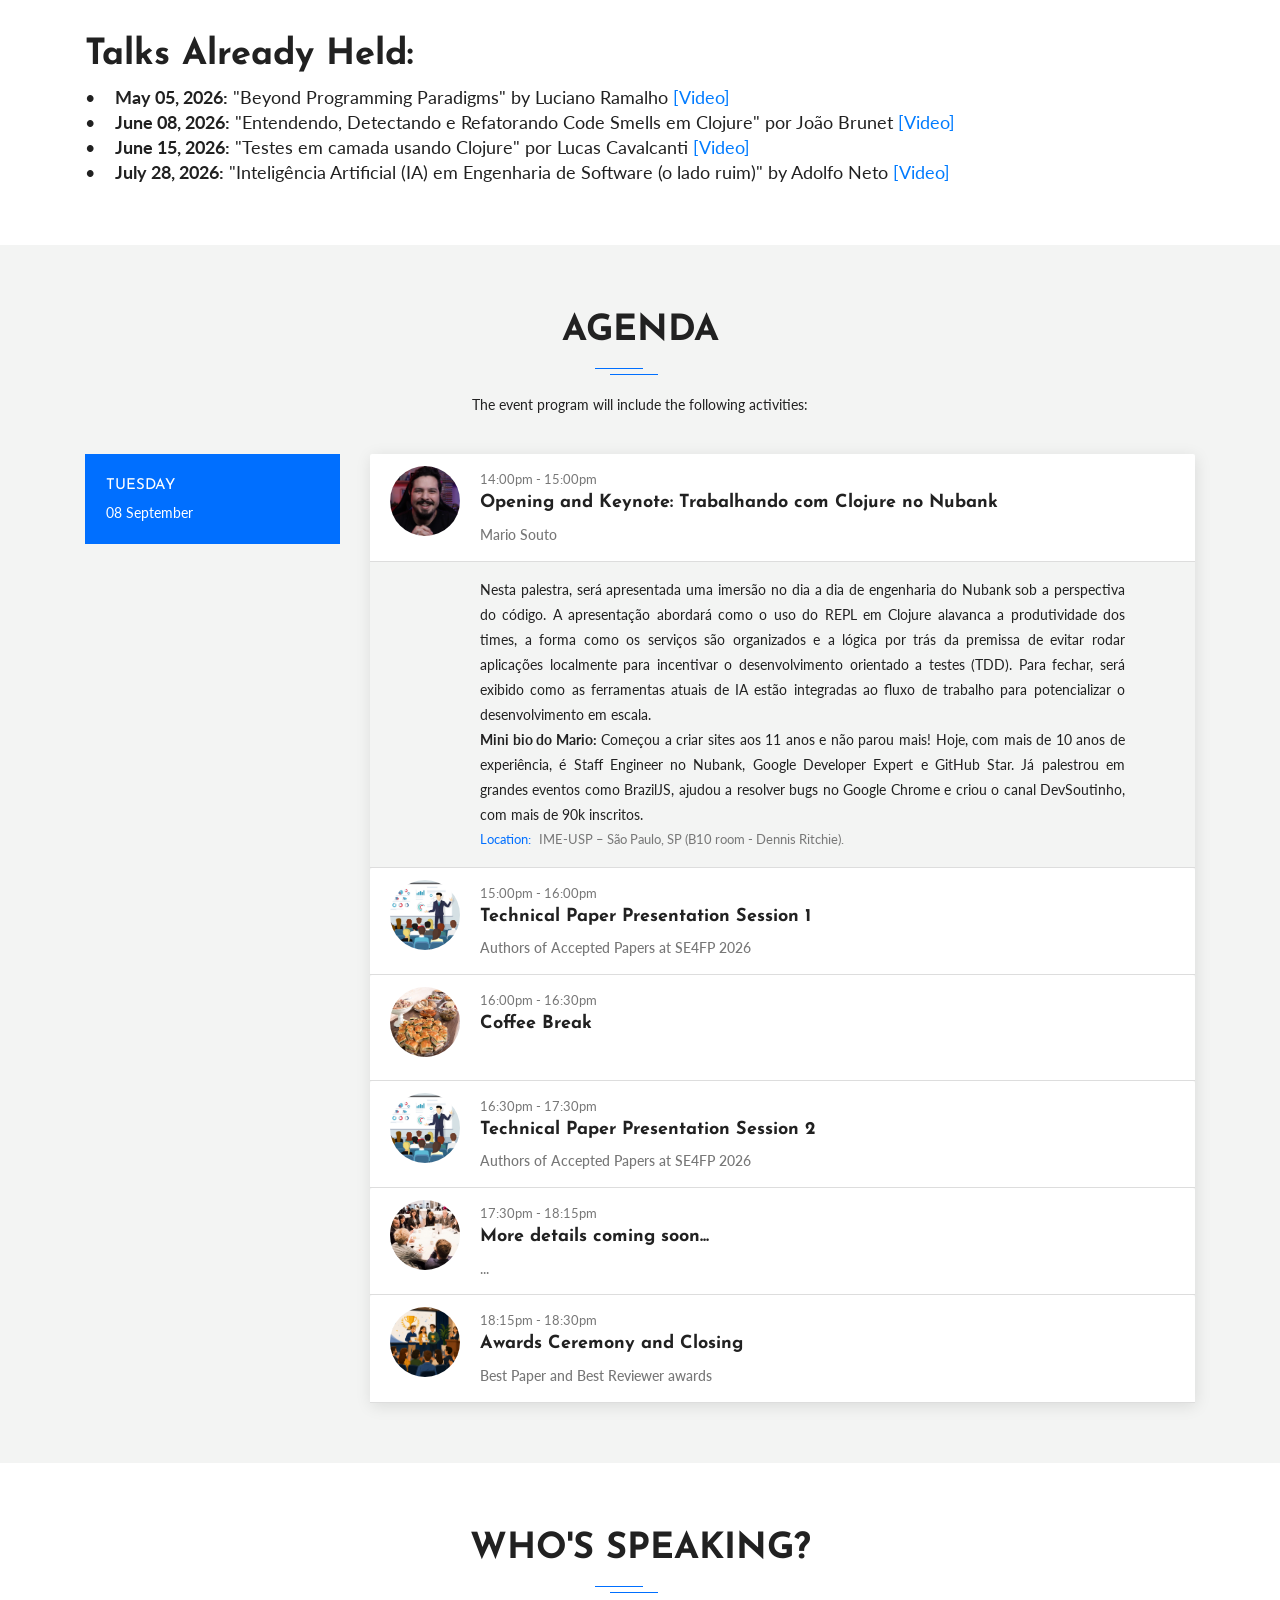
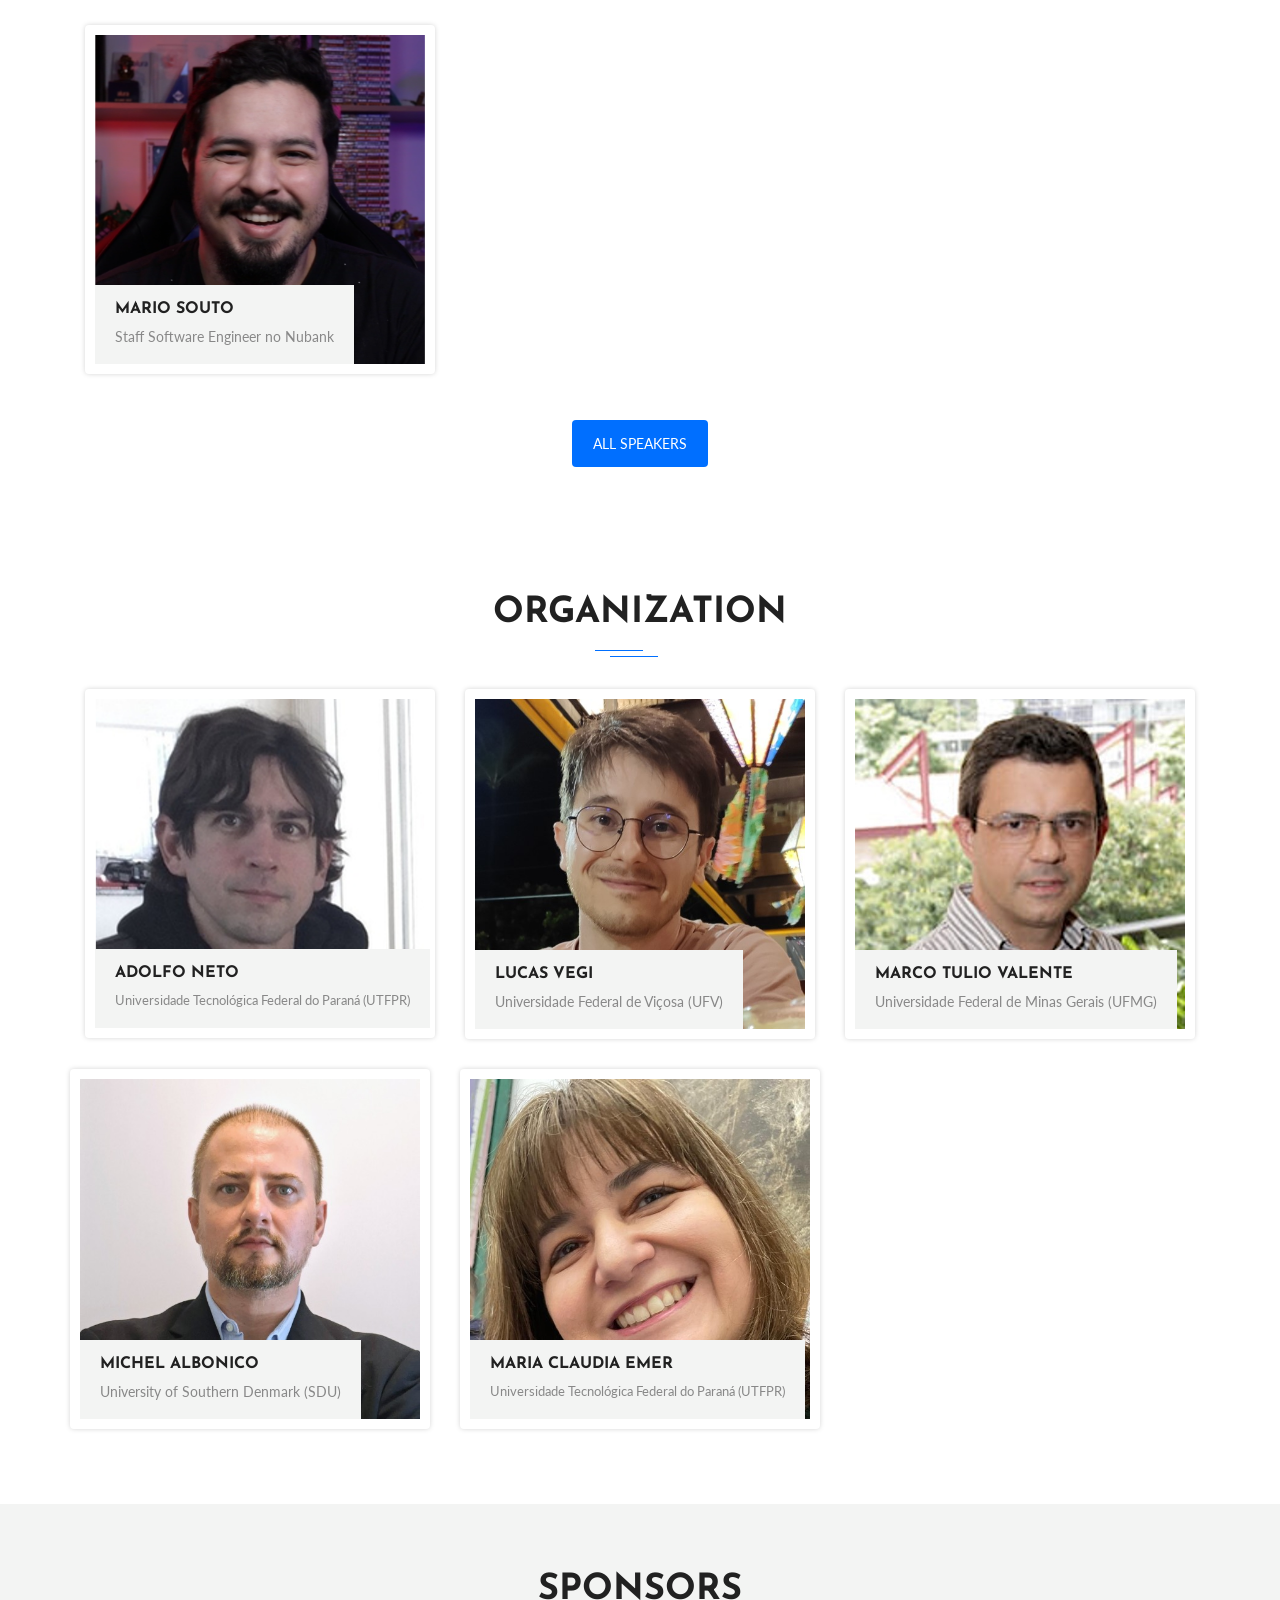
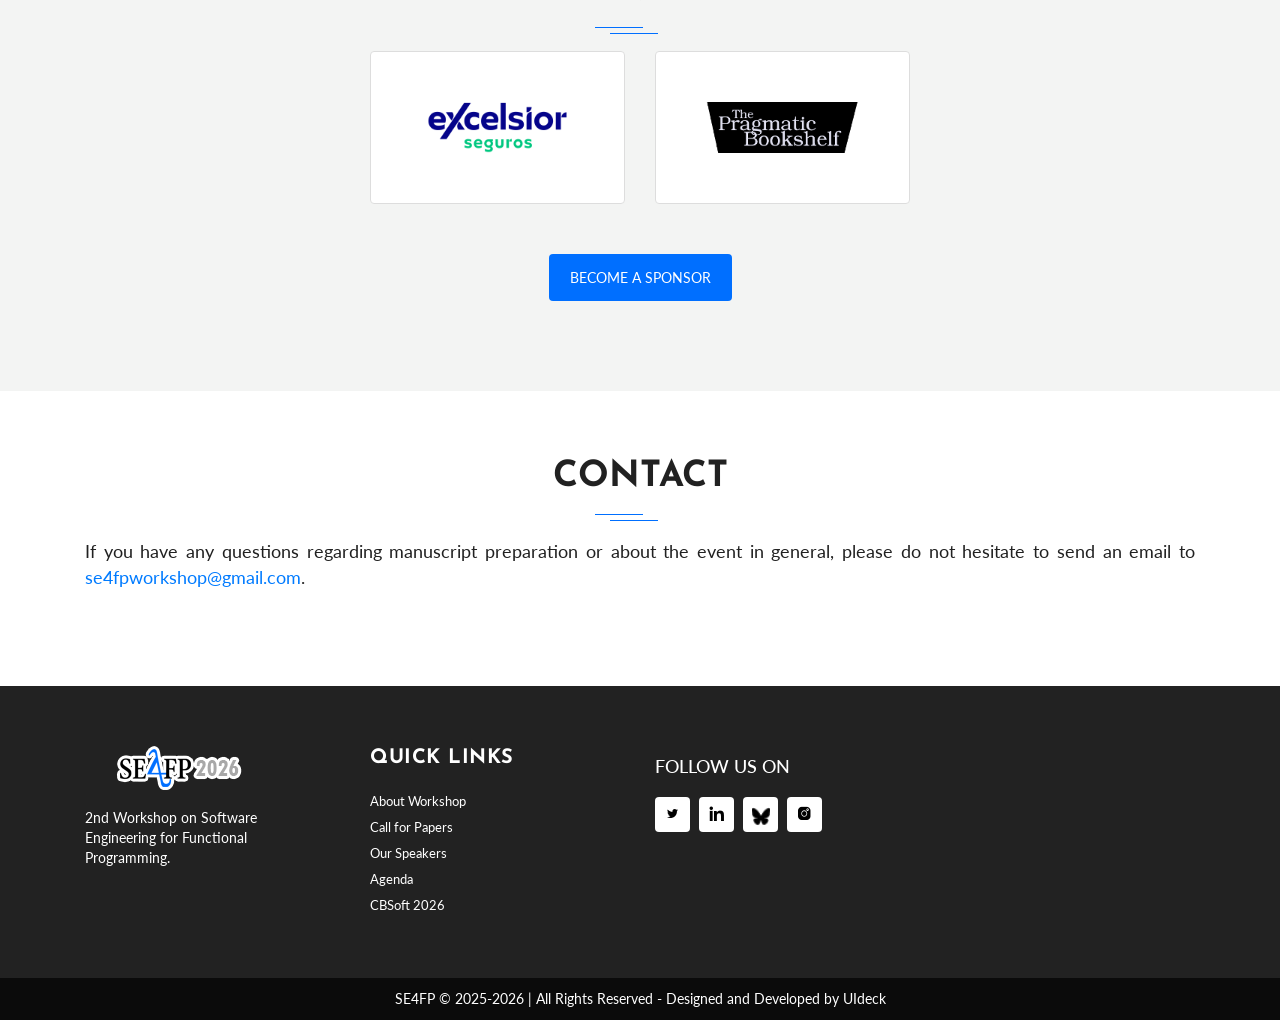
==== commit 268bae80: "agenda e speakers atualizados - keynote" ====
--- a/index.html
+++ b/index.html
@@ -753,8 +753,8 @@
                     <div id="collapseOne" class="collapse show" aria-labelledby="headingOne" data-parent="#accordion">
                       <div class="card-body">
                         <p style="text-align: justify;">Nesta palestra, será apresentada uma imersão no dia a dia de engenharia do Nubank sob a perspectiva do código. A apresentação abordará como o uso do REPL em Clojure alavanca a produtividade dos times, a forma como os serviços são organizados e a lógica por trás da premissa de evitar rodar aplicações localmente para incentivar o desenvolvimento orientado a testes (TDD). Para fechar, será exibido como as ferramentas atuais de IA estão integradas ao fluxo de trabalho para potencializar o desenvolvimento em escala.</p>
-                        <p style="text-align: justify;"><strong>Mini bio do Mario:</strong> Começou a criar sites aos 11 anos e não parou mais! Hoje, com mais de 10 anos de experiência, é Staff Engineer no Nubank, Google Developer Expert e GitHub Star.</p>
-                        <p style="text-align: justify;">Já palestrou em grandes eventos como BrazilJS, ajudou a resolver bugs no Google Chrome e criou o canal DevSoutinho, com mais de 90k inscritos.</p>
+                        <p style="text-align: justify;"><strong>Mini bio do Mario:</strong> Começou a criar sites aos 11 anos e não parou mais! Hoje, com mais de 10 anos de experiência, é Staff Engineer no Nubank, Google Developer Expert e GitHub Star. Já palestrou em grandes eventos como BrazilJS, ajudou a resolver bugs no Google Chrome e criou o canal DevSoutinho, com mais de 90k inscritos.</p>
+                        
                         <div class="location">
                           <span>Location:</span> IME-USP – São Paulo, SP (B10 room - Dennis Ritchie).
                         </div>
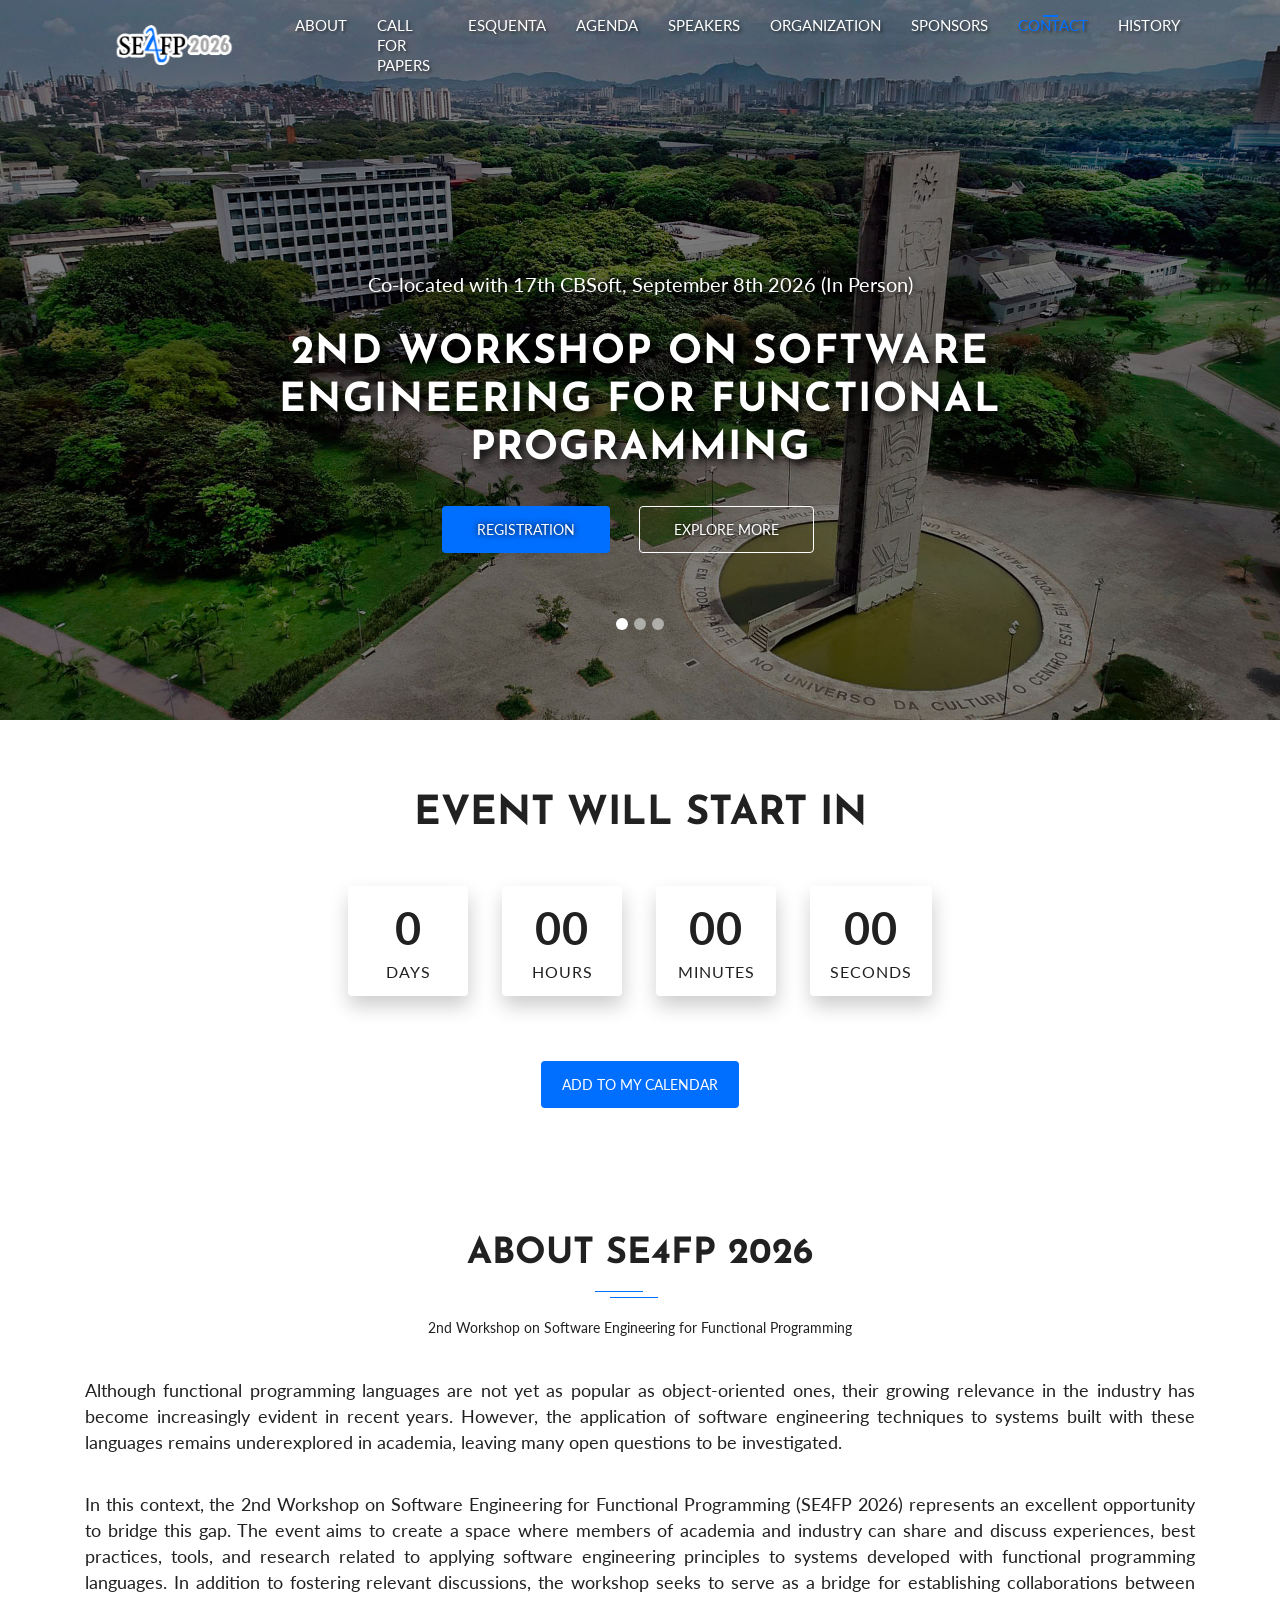
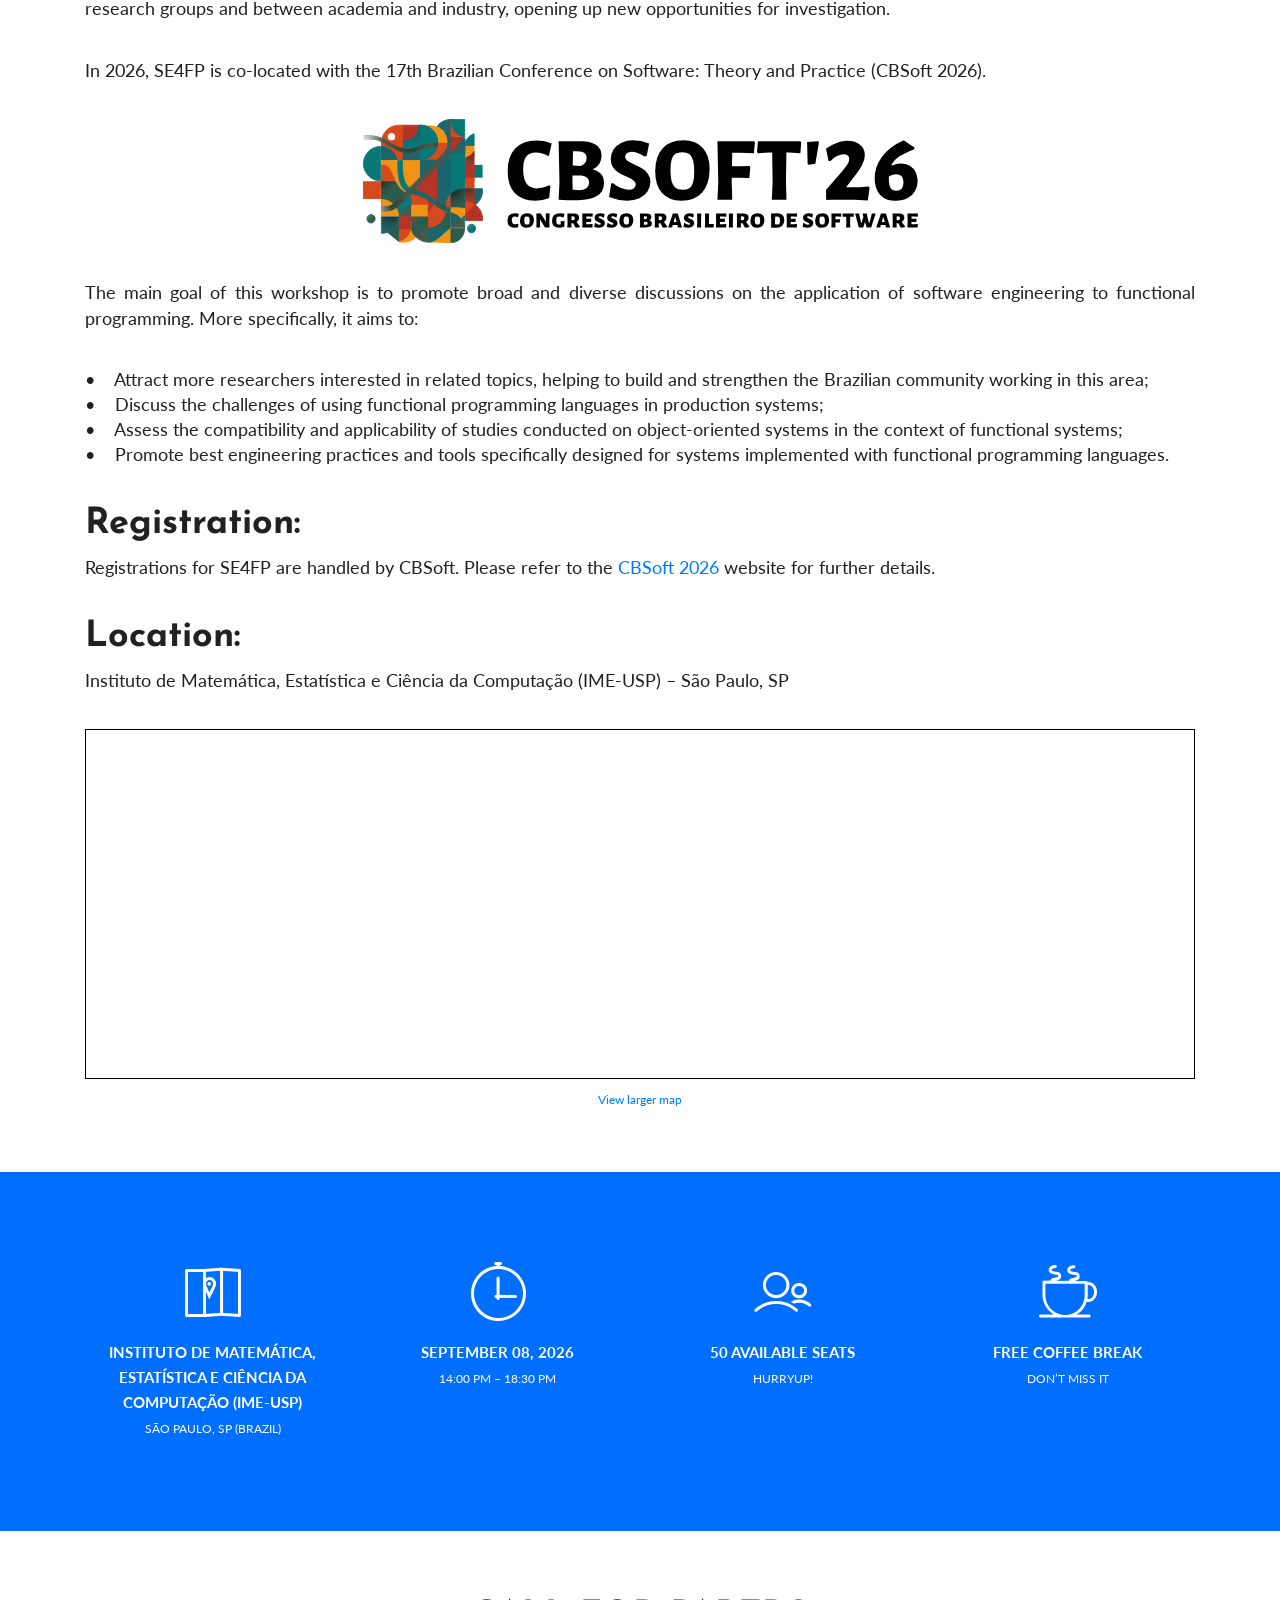
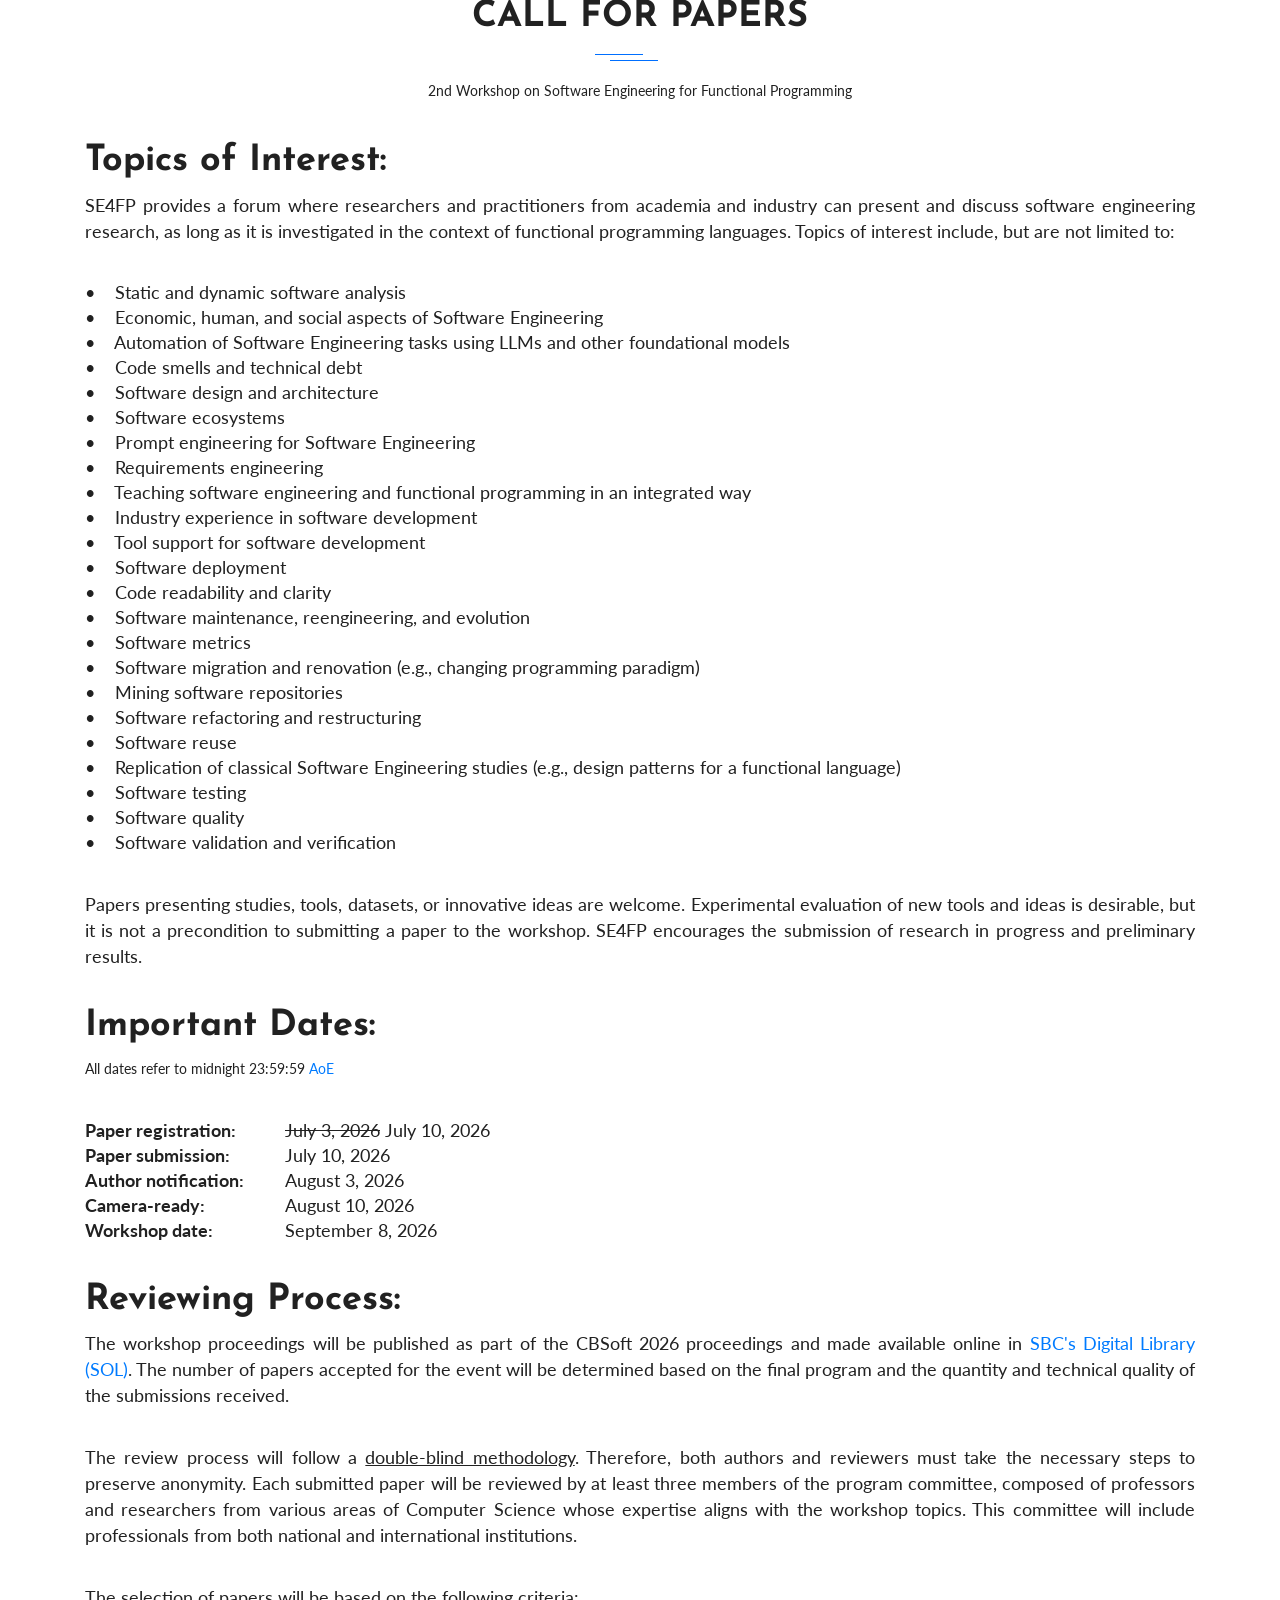
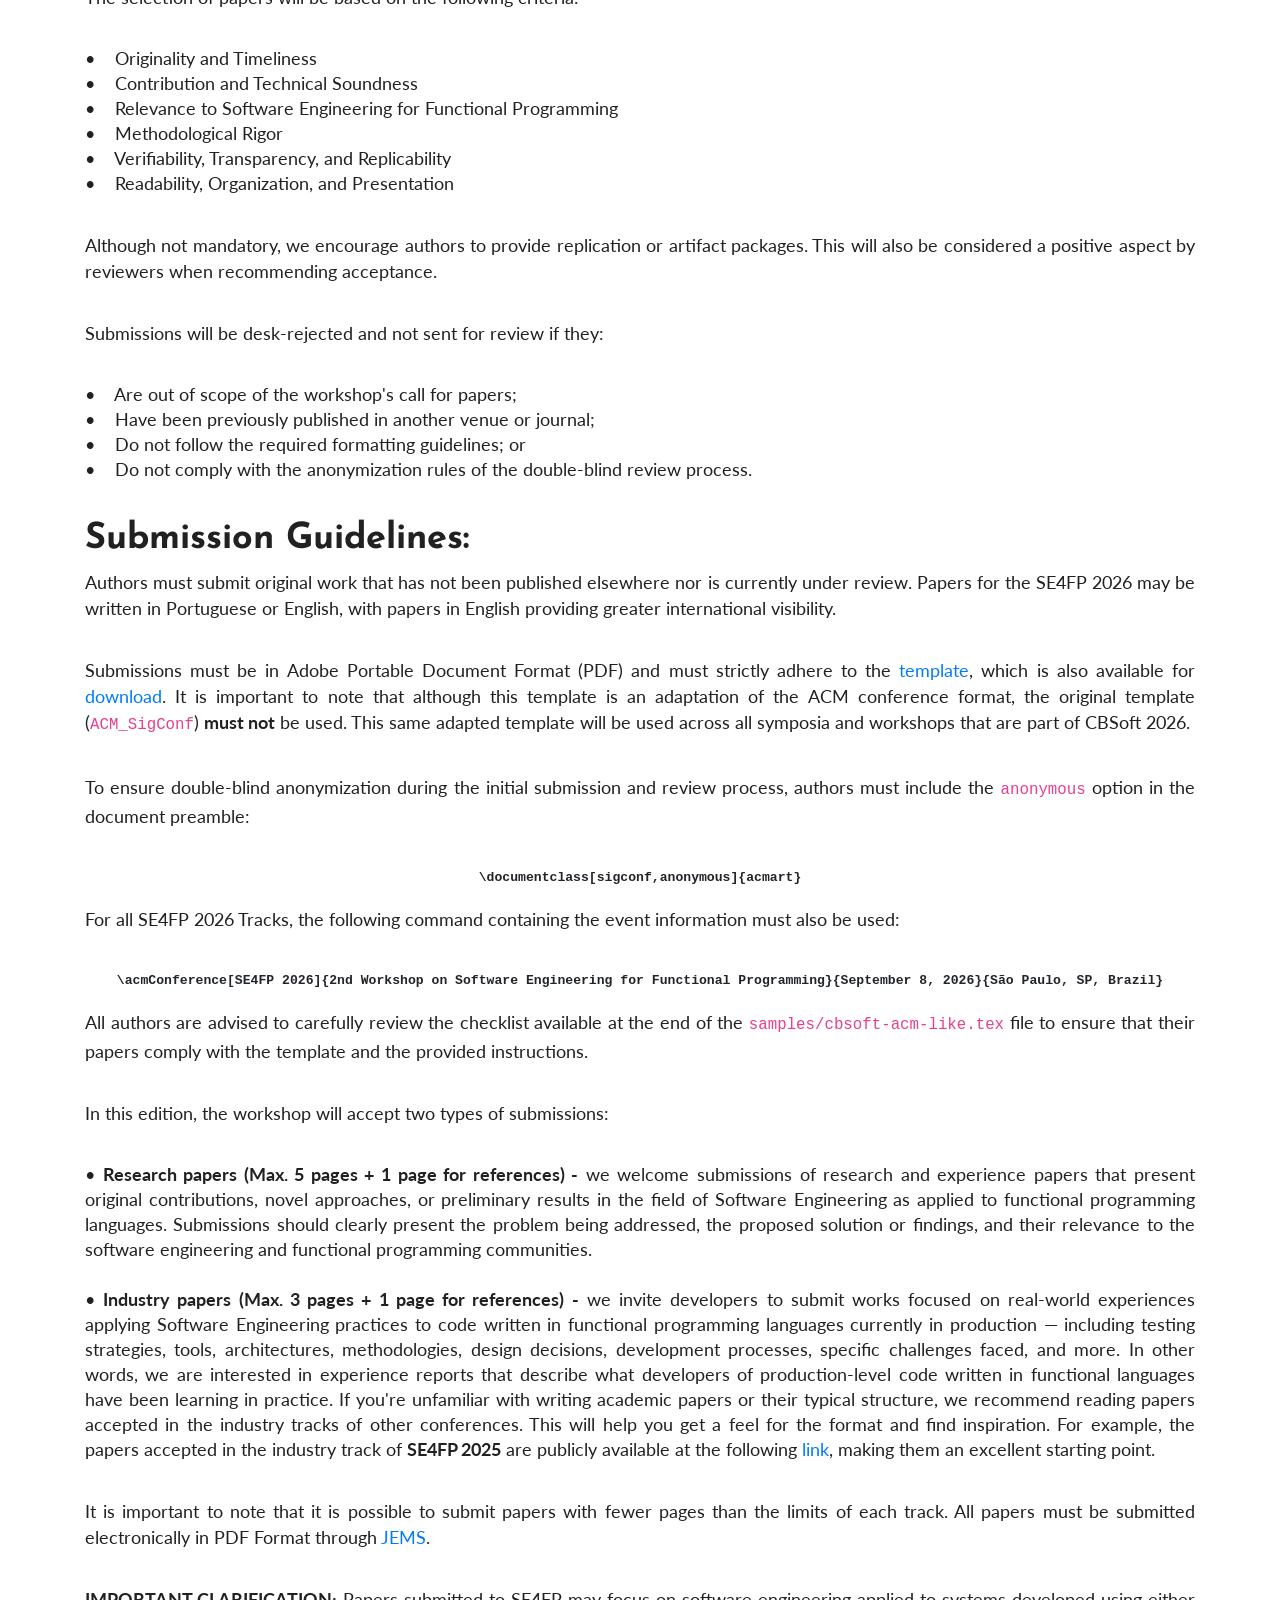
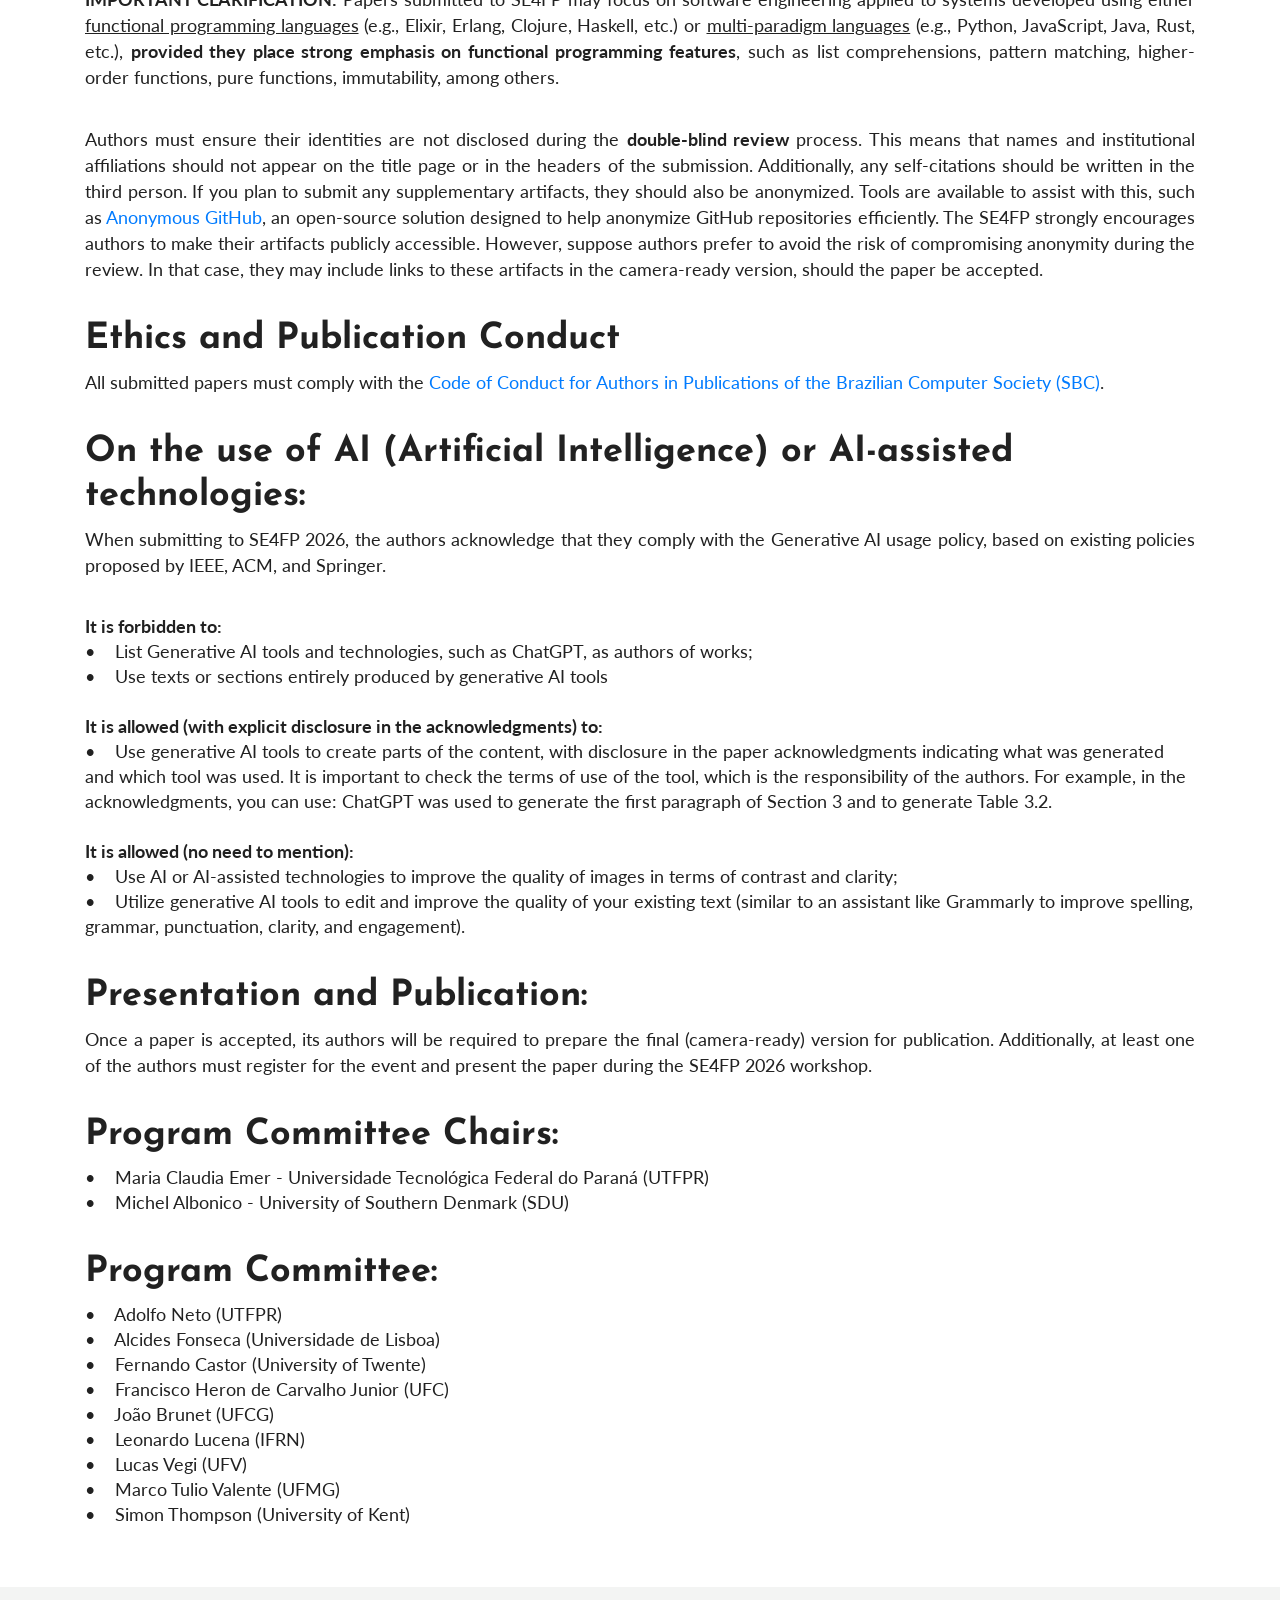
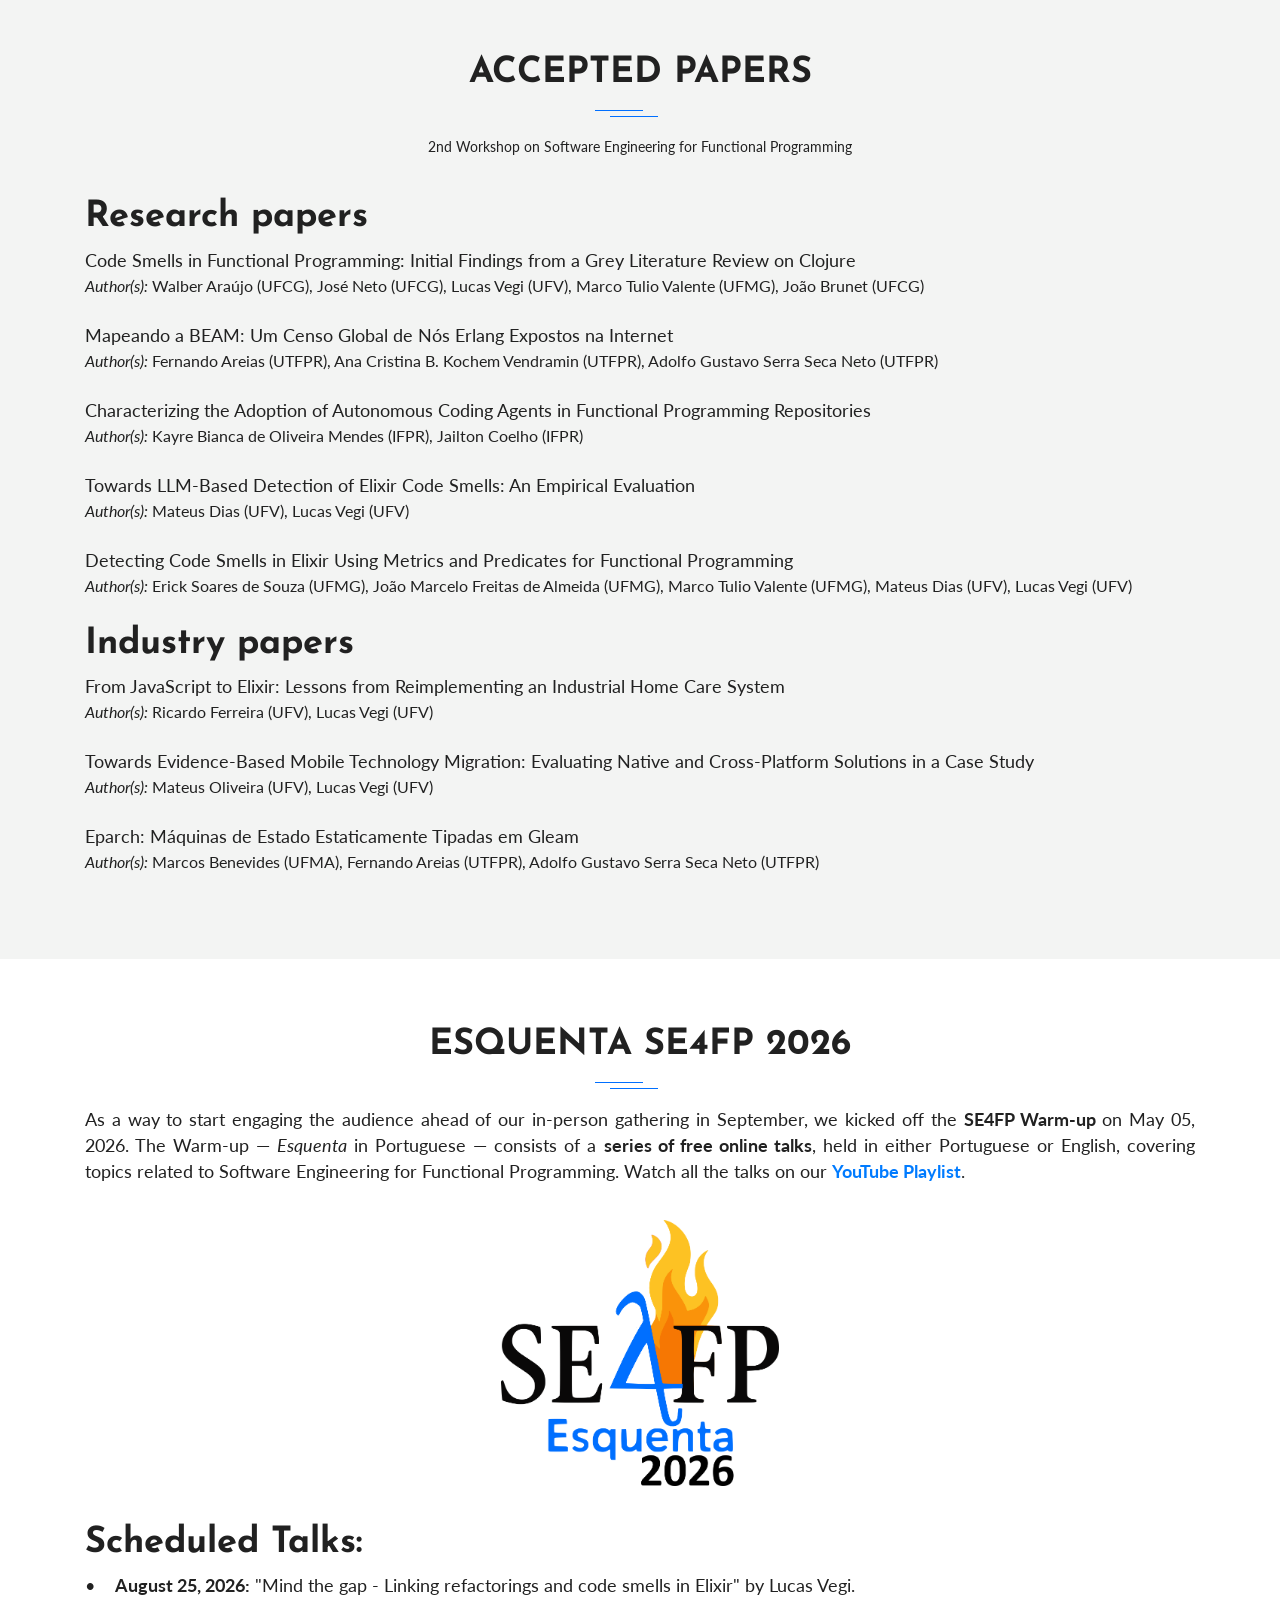
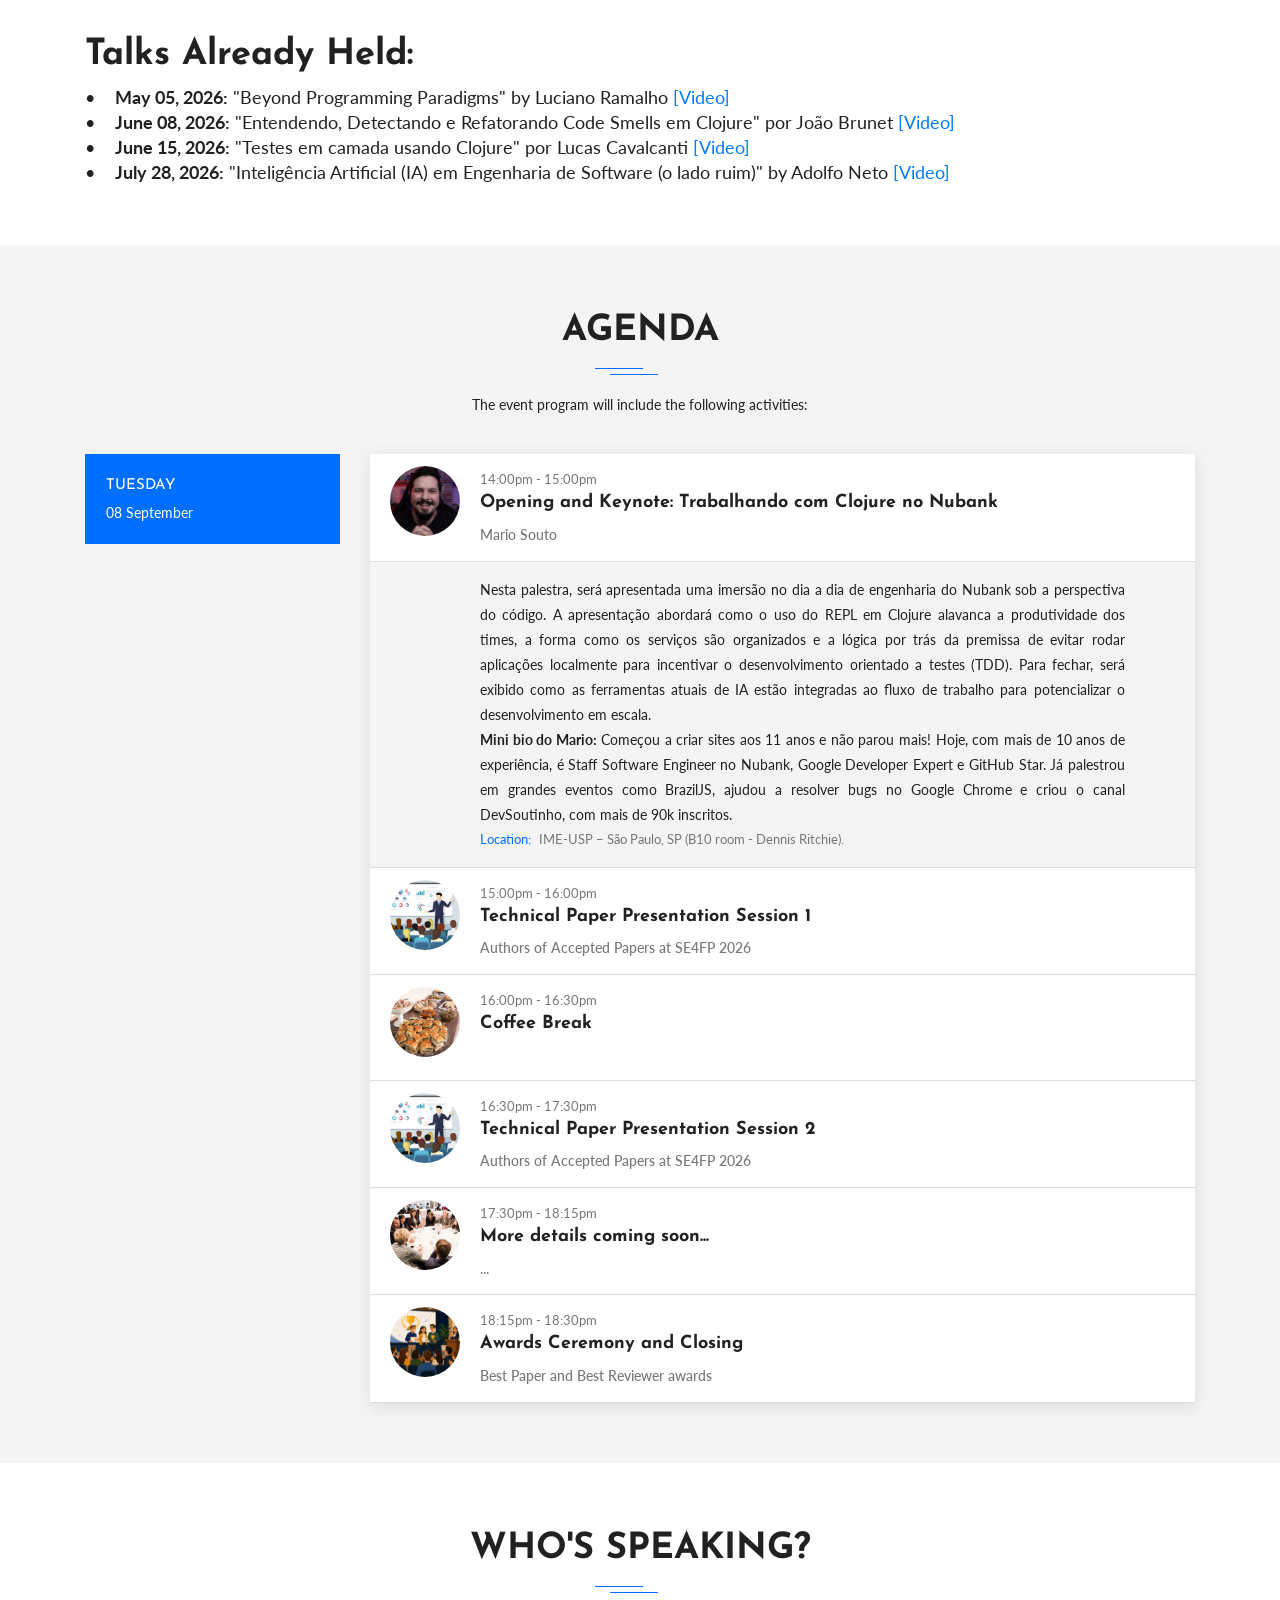
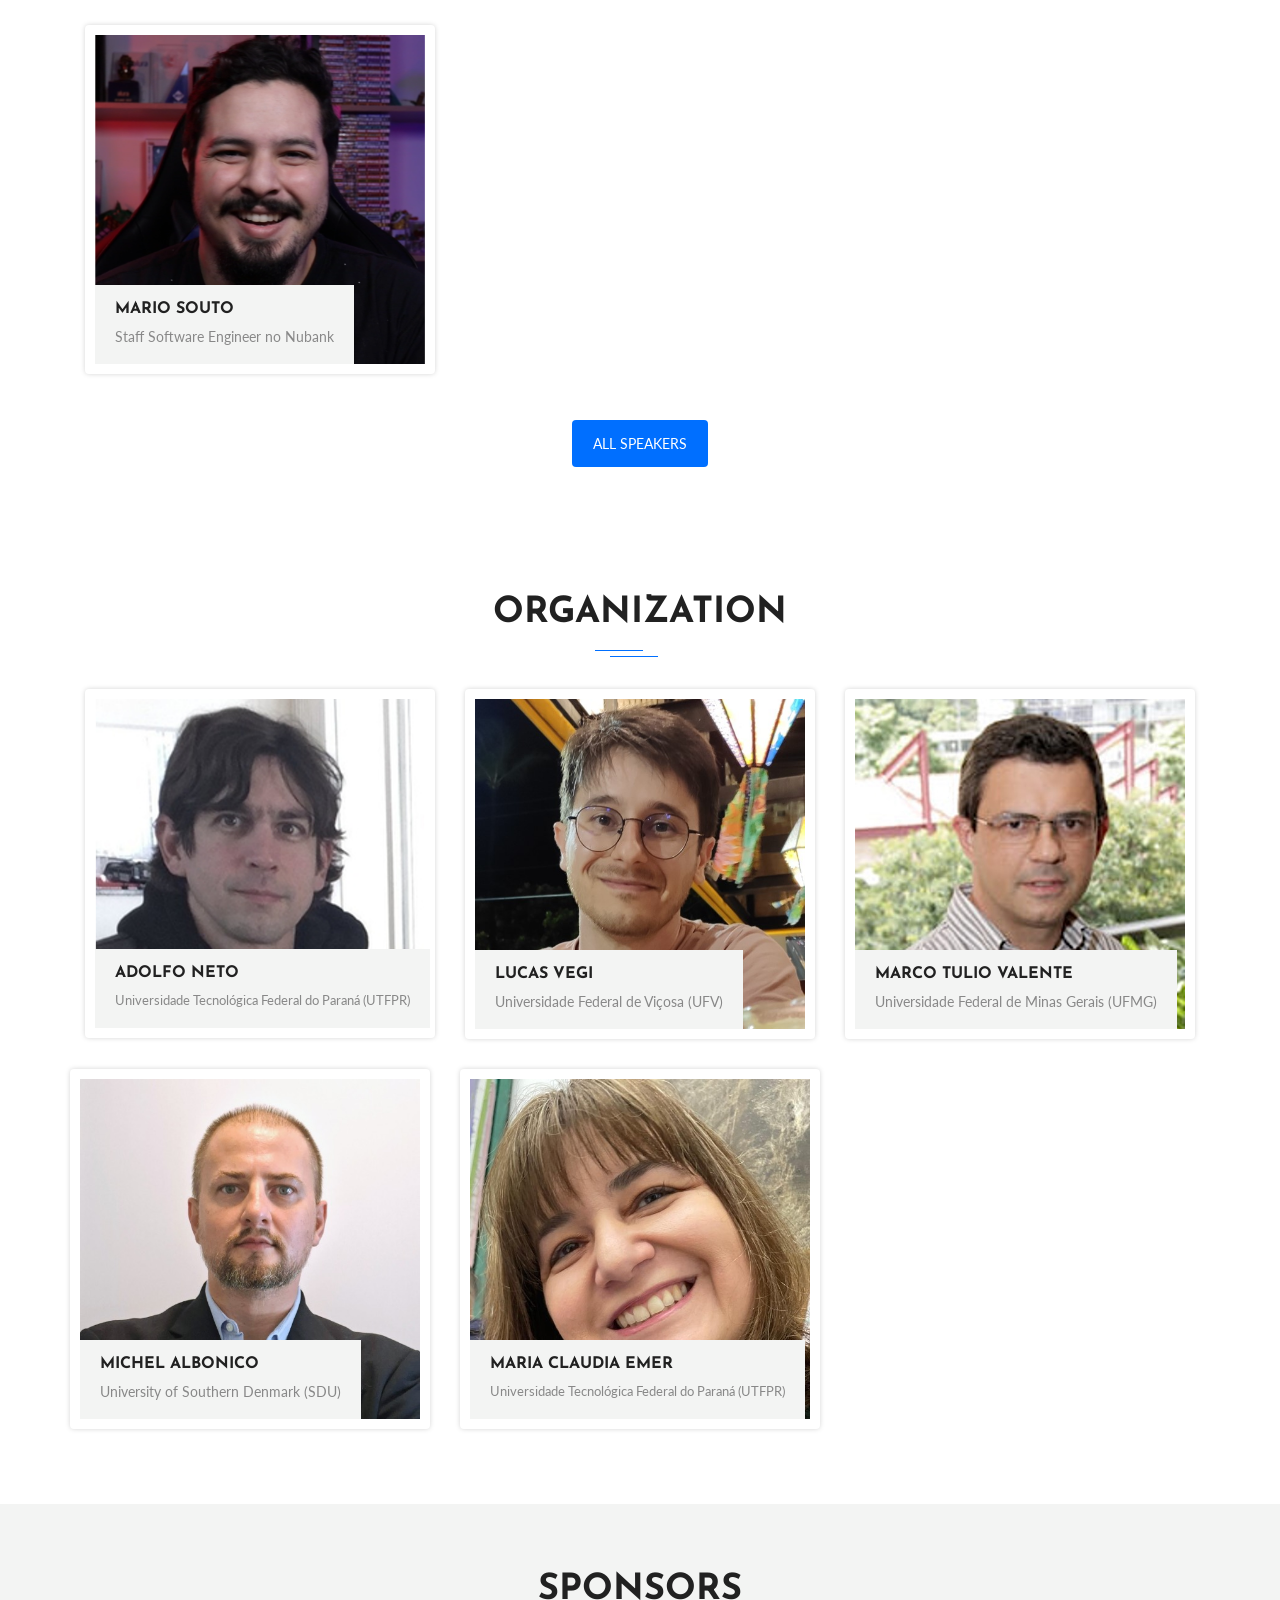
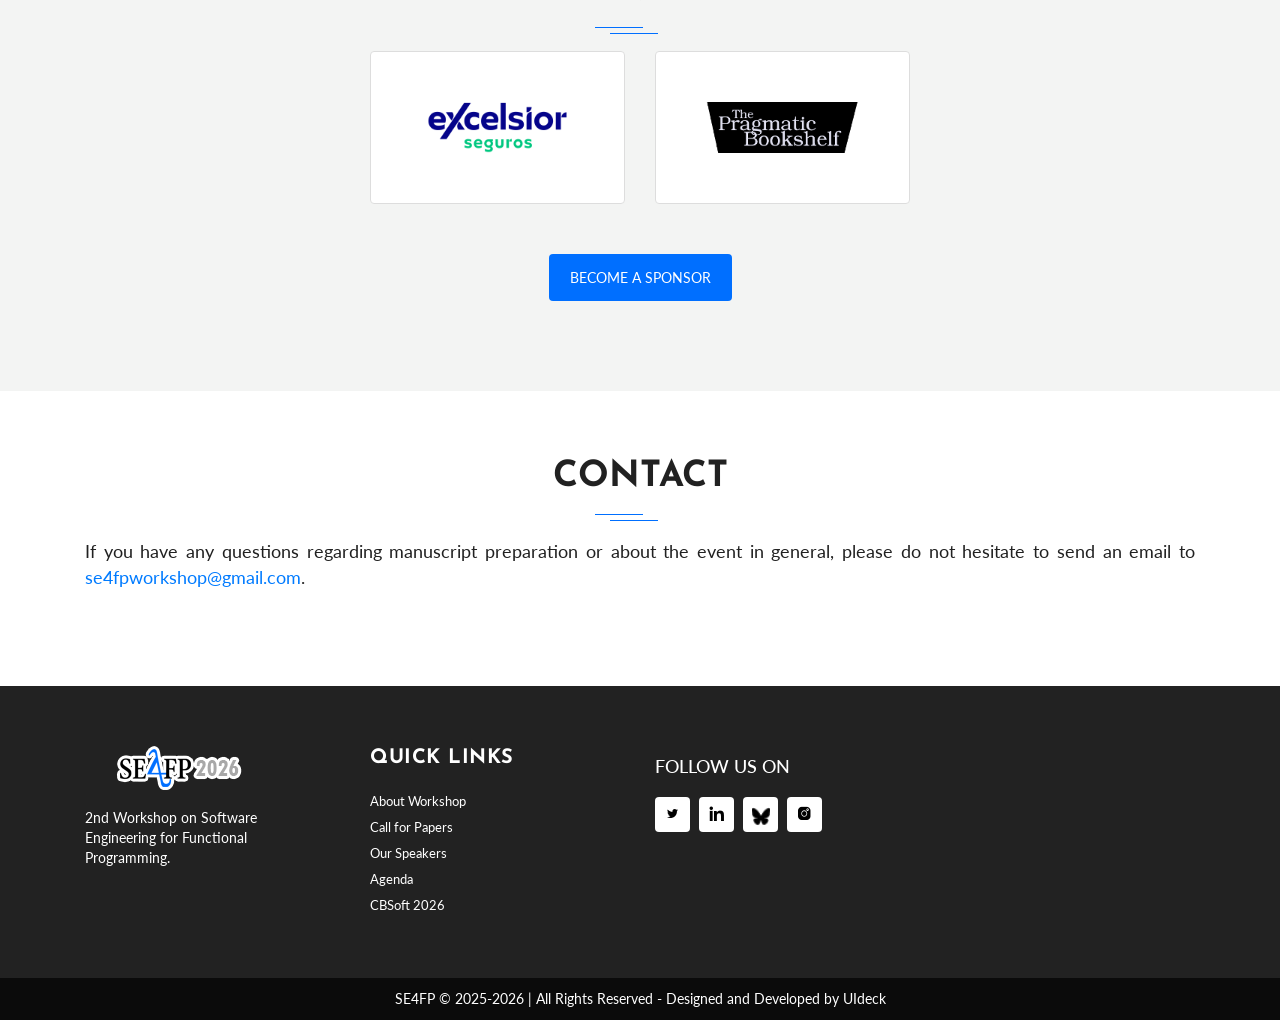
==== commit 49370cde: "agenda e speakers atualizados - keynote" ====
--- a/index.html
+++ b/index.html
@@ -753,7 +753,7 @@
                     <div id="collapseOne" class="collapse show" aria-labelledby="headingOne" data-parent="#accordion">
                       <div class="card-body">
                         <p style="text-align: justify;">Nesta palestra, será apresentada uma imersão no dia a dia de engenharia do Nubank sob a perspectiva do código. A apresentação abordará como o uso do REPL em Clojure alavanca a produtividade dos times, a forma como os serviços são organizados e a lógica por trás da premissa de evitar rodar aplicações localmente para incentivar o desenvolvimento orientado a testes (TDD). Para fechar, será exibido como as ferramentas atuais de IA estão integradas ao fluxo de trabalho para potencializar o desenvolvimento em escala.</p>
-                        <p style="text-align: justify;"><strong>Mini bio do Mario:</strong> Começou a criar sites aos 11 anos e não parou mais! Hoje, com mais de 10 anos de experiência, é Staff Engineer no Nubank, Google Developer Expert e GitHub Star. Já palestrou em grandes eventos como BrazilJS, ajudou a resolver bugs no Google Chrome e criou o canal DevSoutinho, com mais de 90k inscritos.</p>
+                        <p style="text-align: justify;"><strong>Mini bio do Mario:</strong> Começou a criar sites aos 11 anos e não parou mais! Hoje, com mais de 10 anos de experiência, é Staff Software Engineer no Nubank, Google Developer Expert e GitHub Star. Já palestrou em grandes eventos como BrazilJS, ajudou a resolver bugs no Google Chrome e criou o canal DevSoutinho, com mais de 90k inscritos.</p>
                         
                         <div class="location">
                           <span>Location:</span> IME-USP – São Paulo, SP (B10 room - Dennis Ritchie).
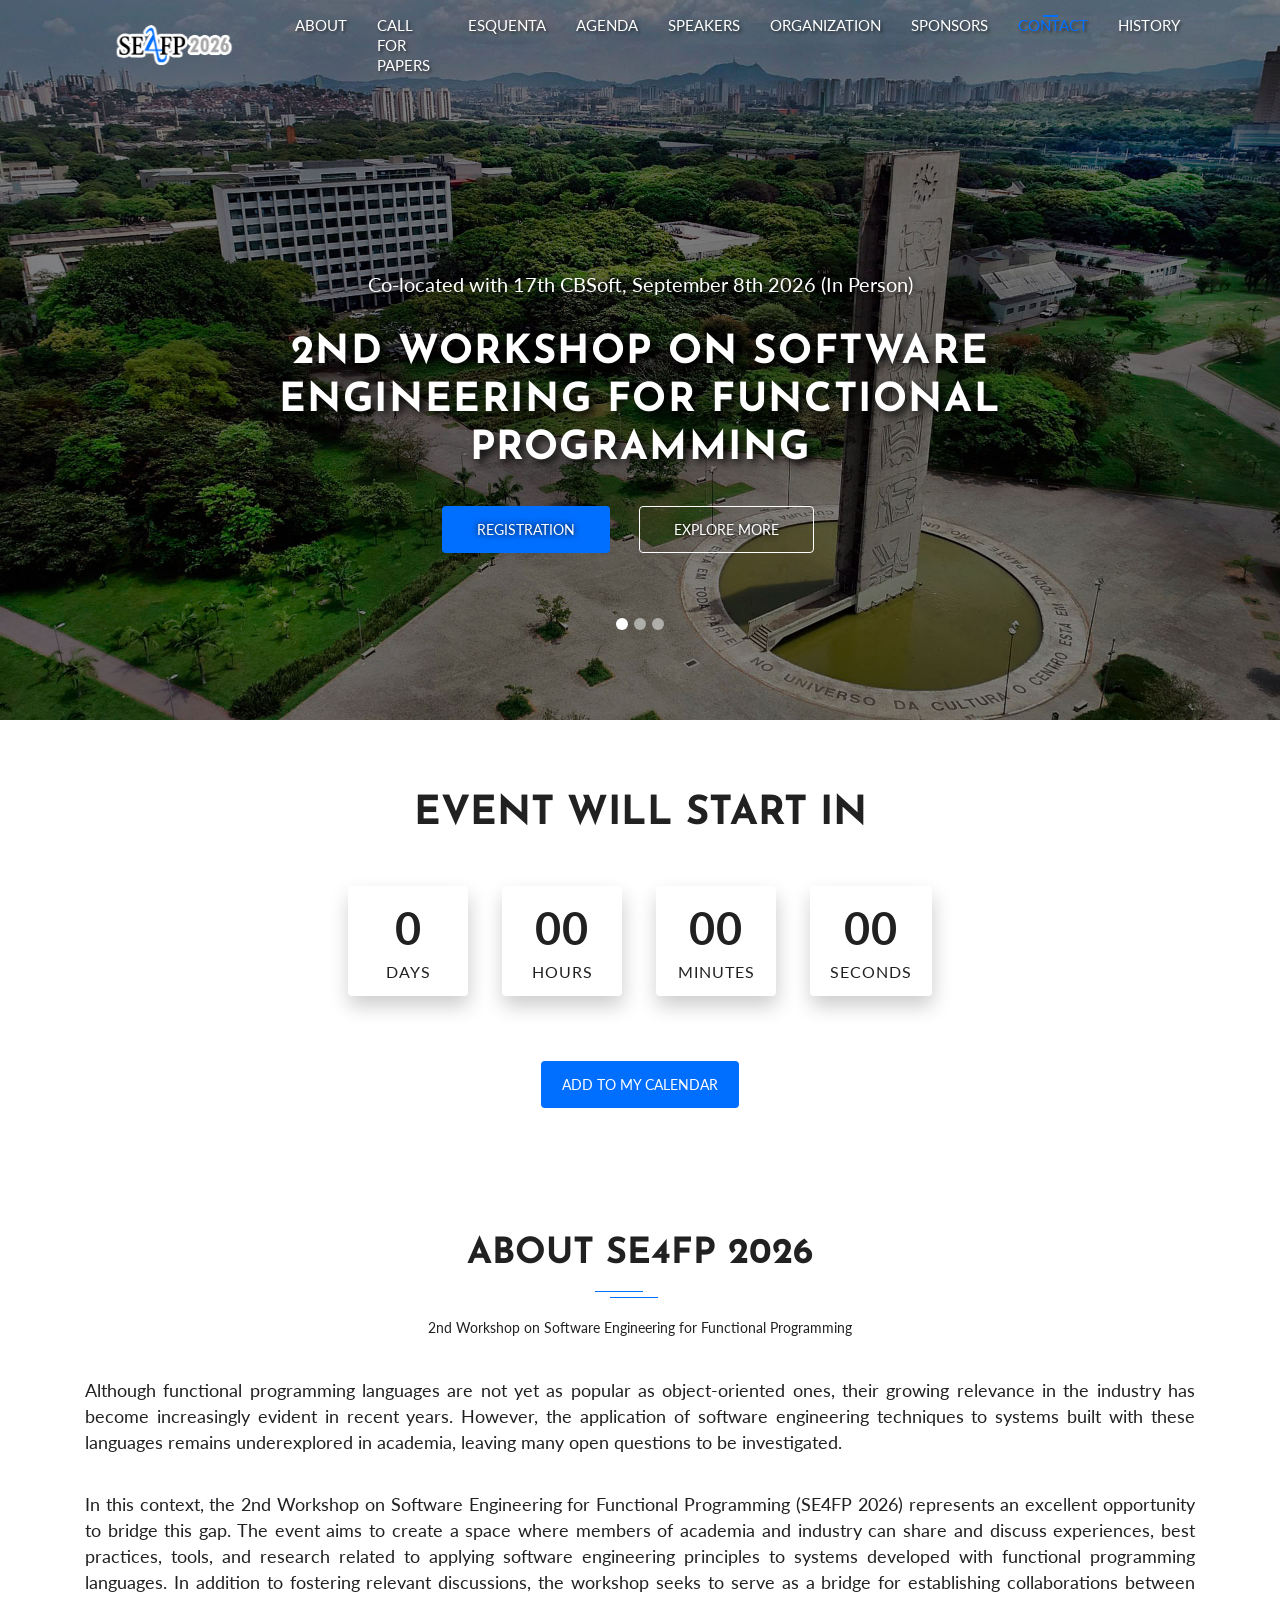
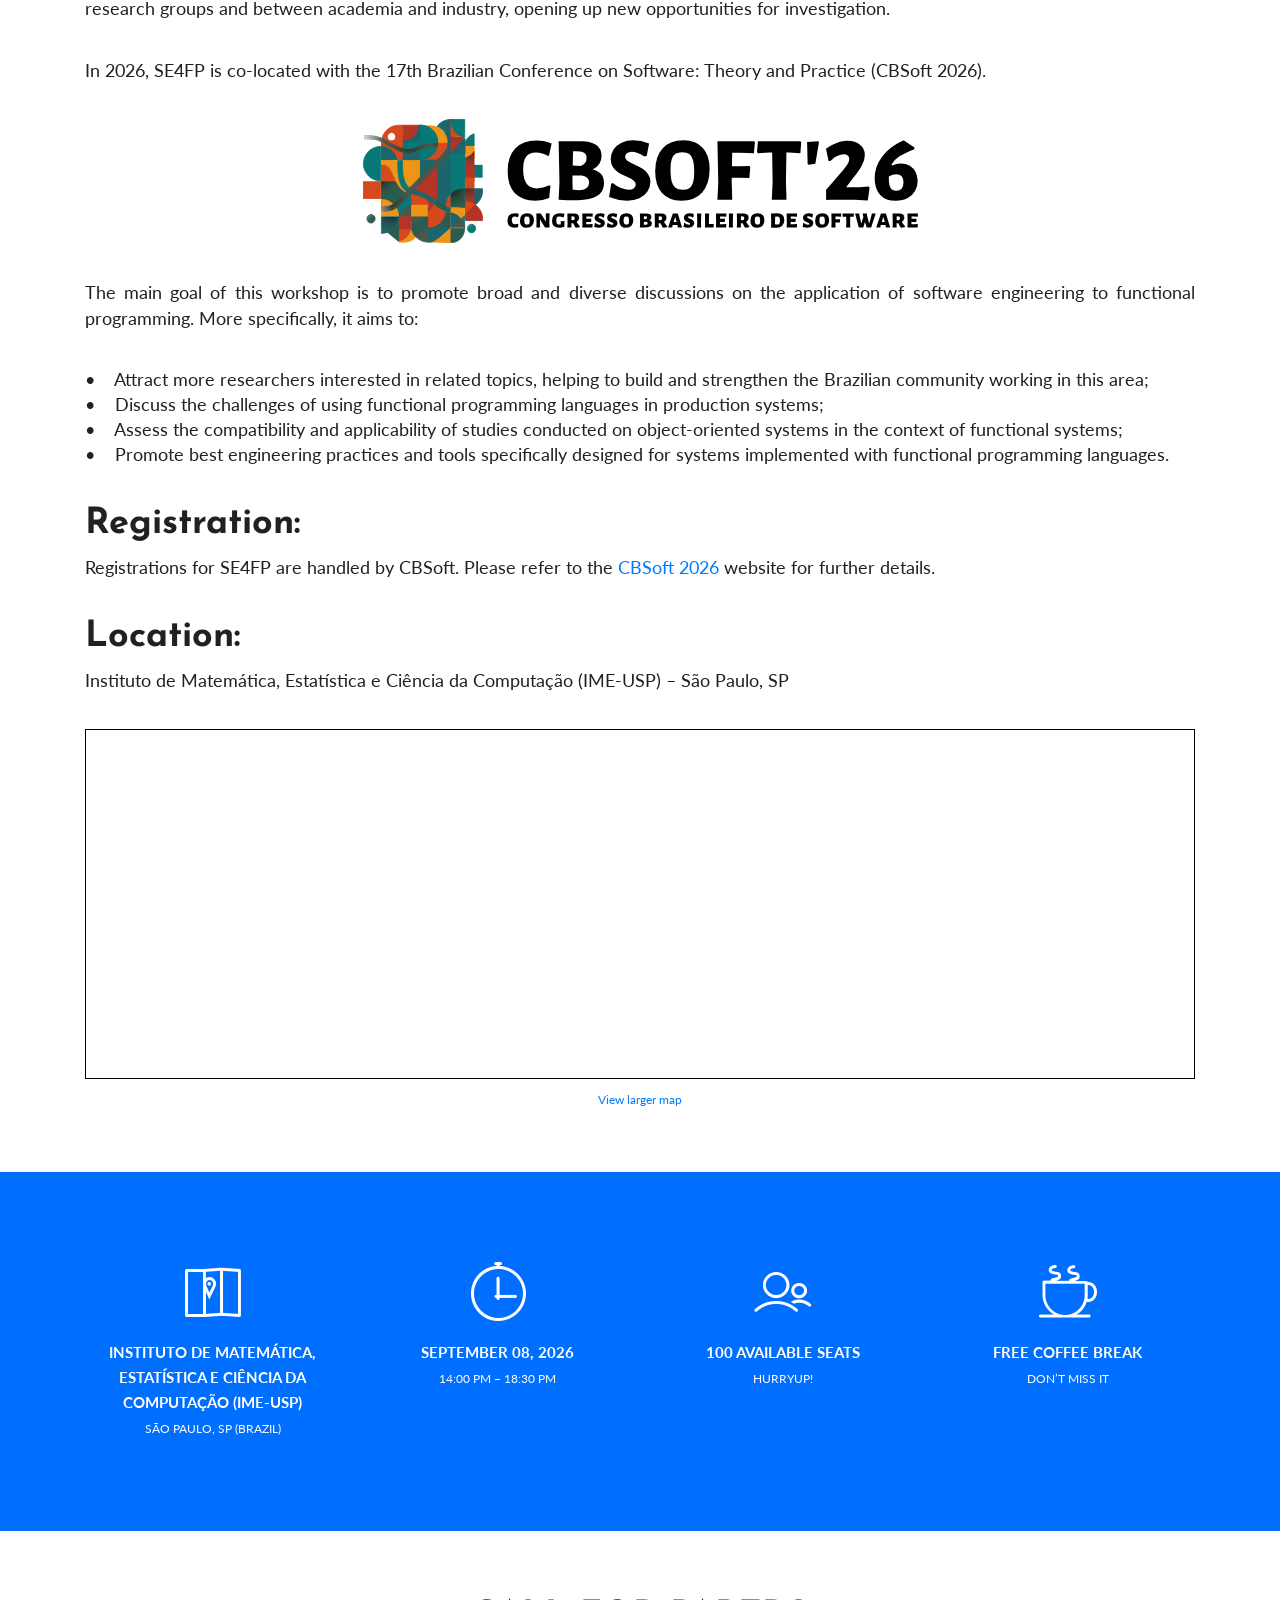
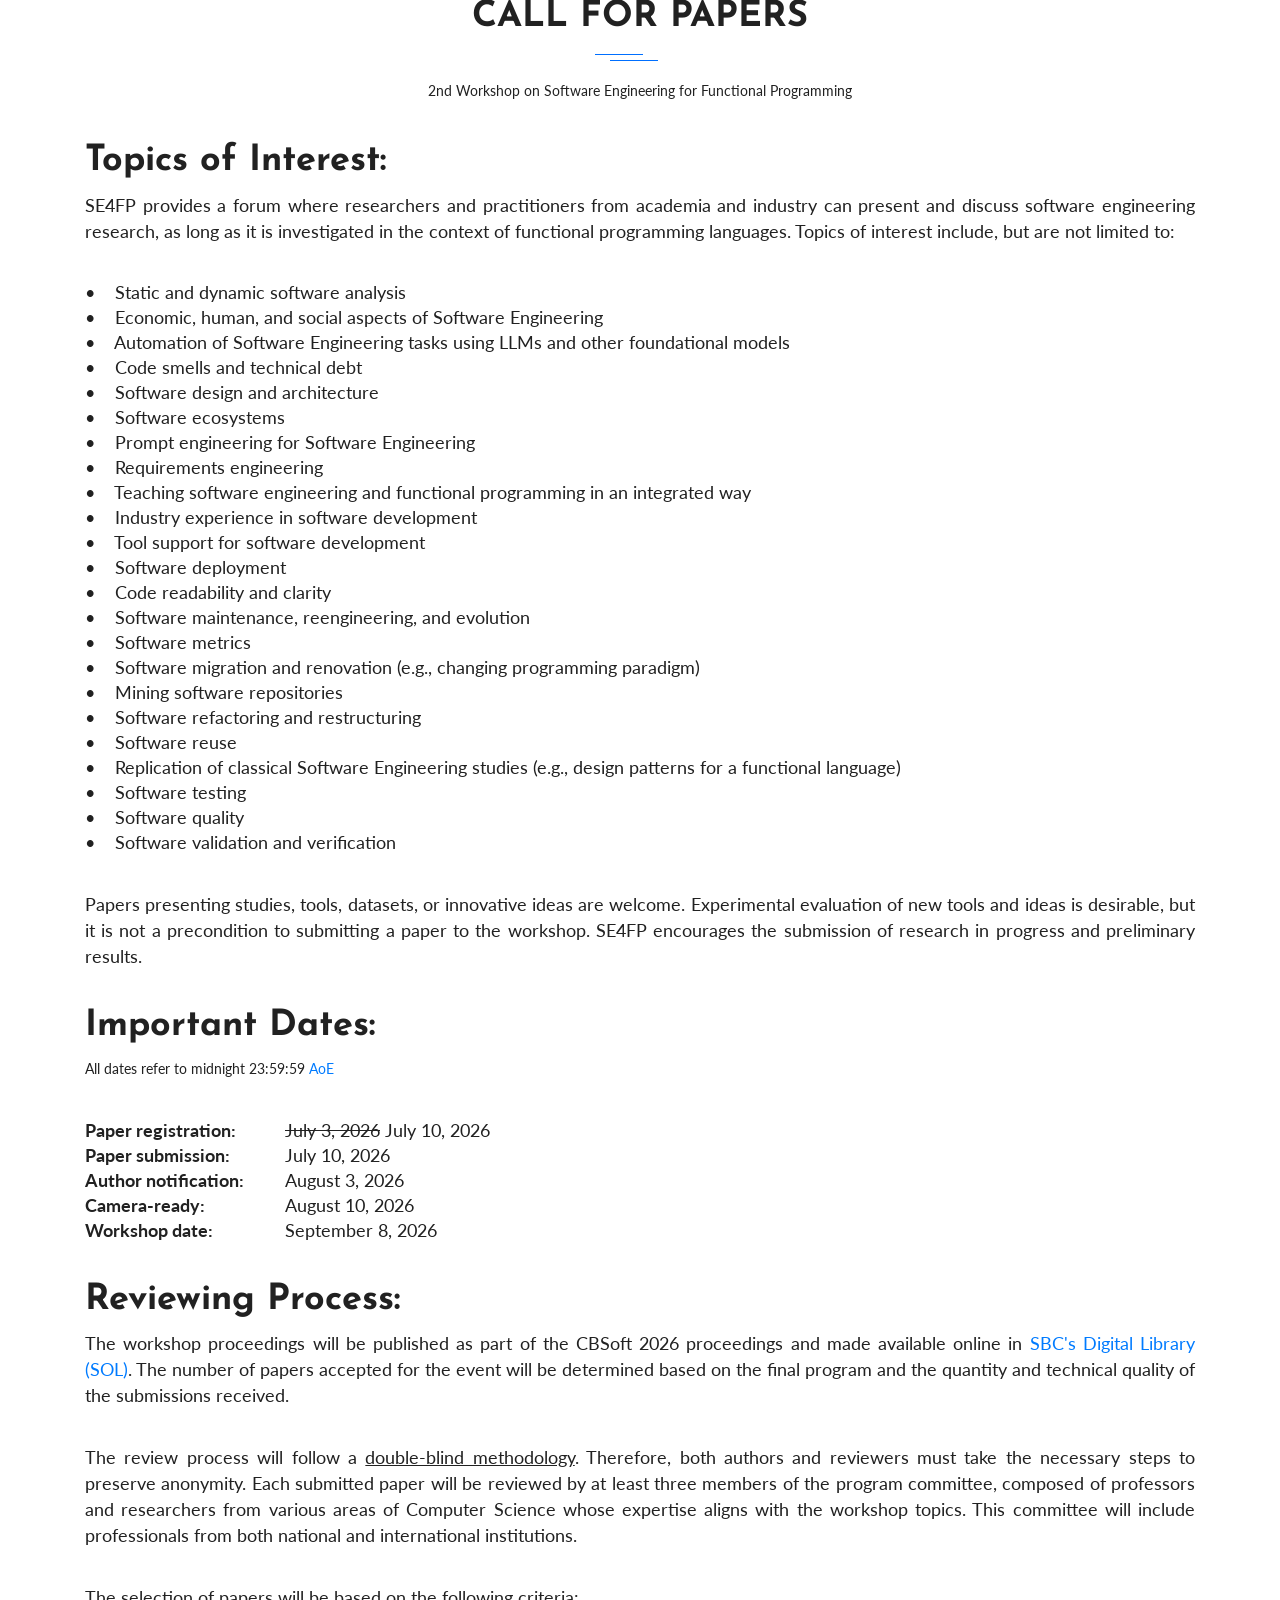
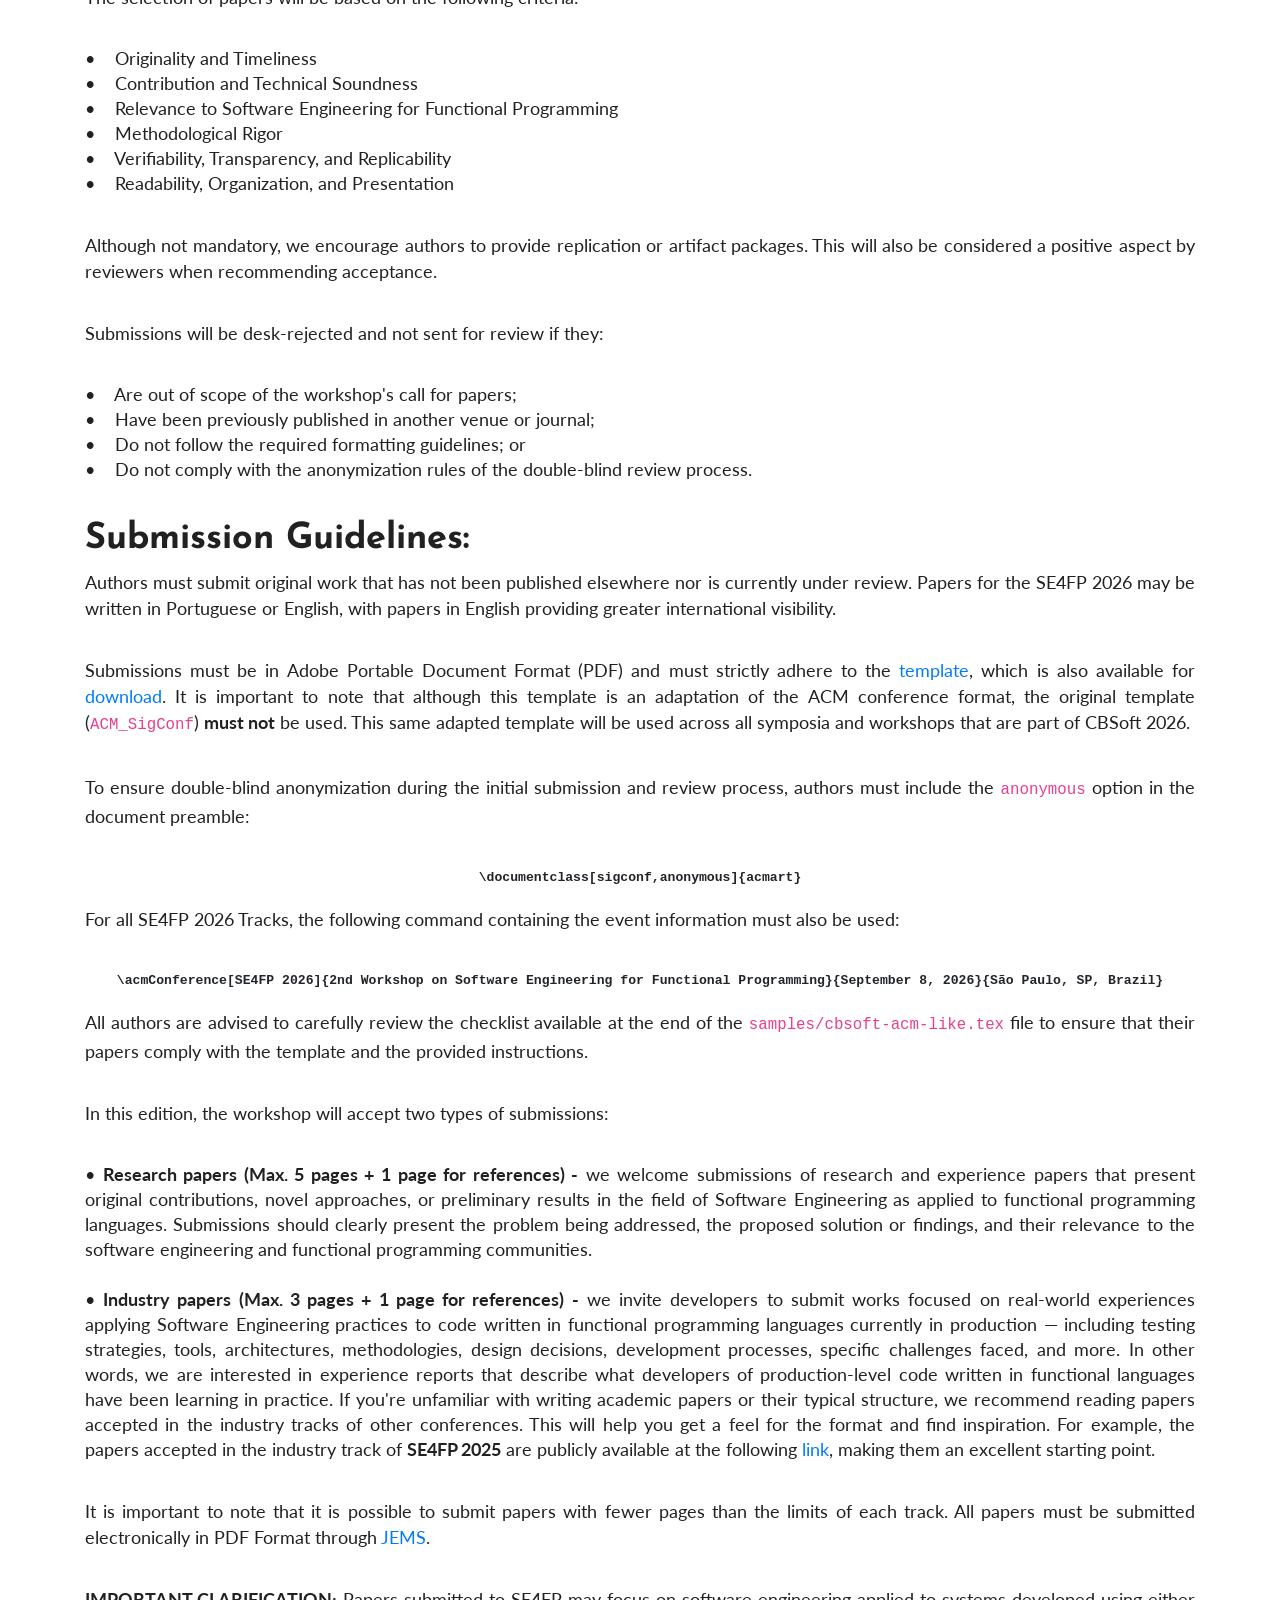
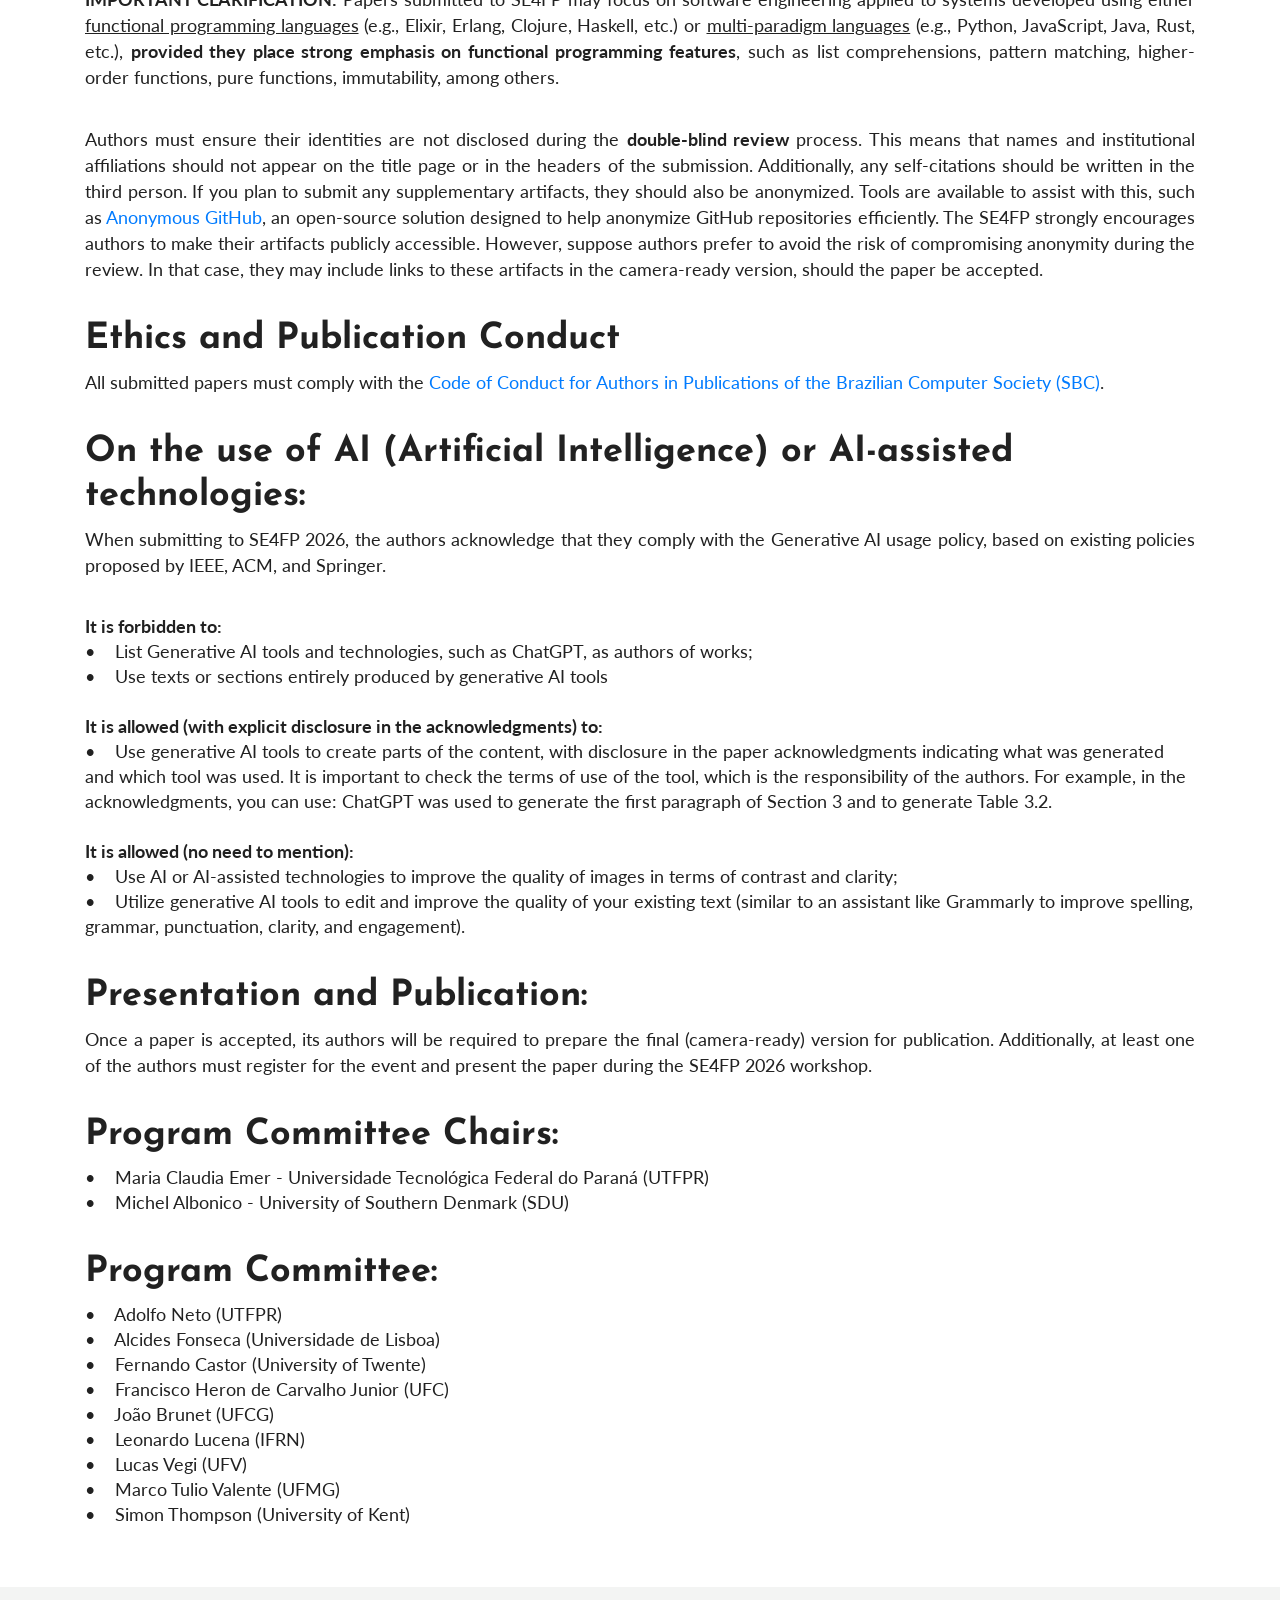
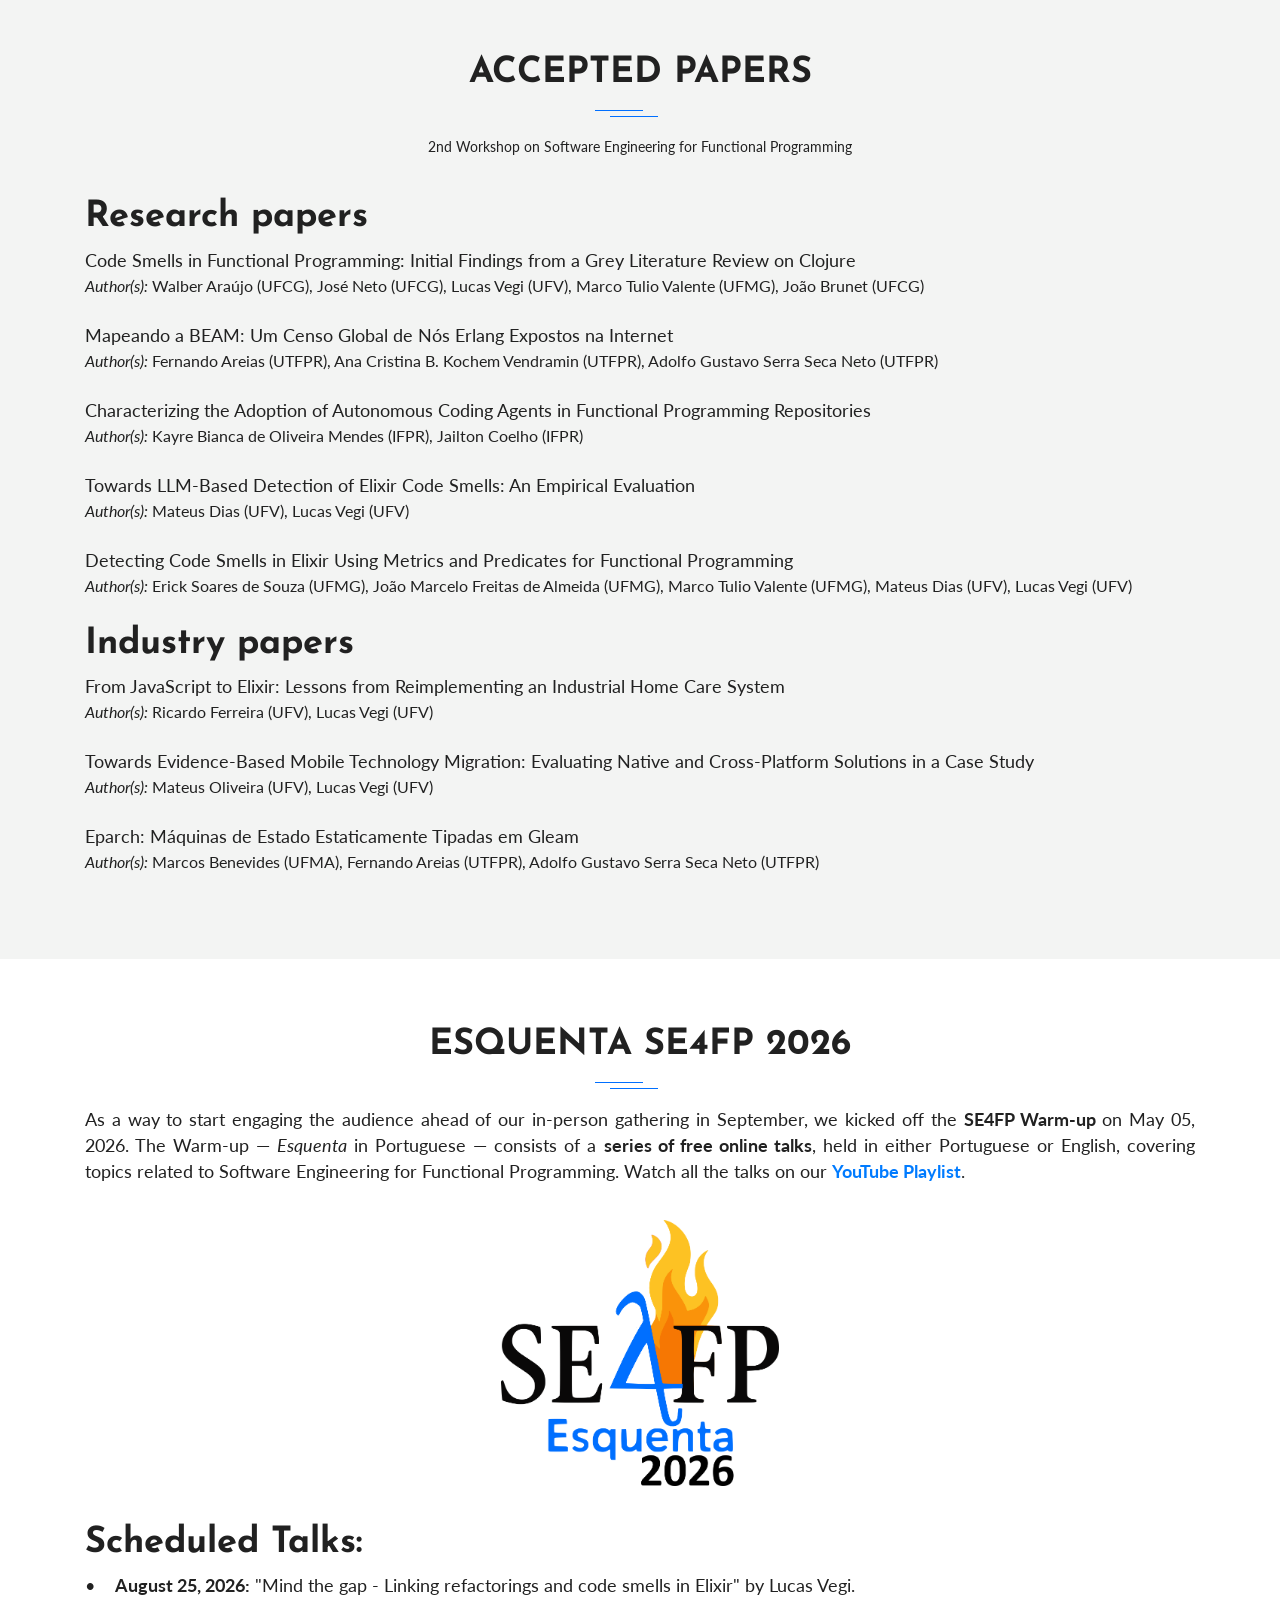
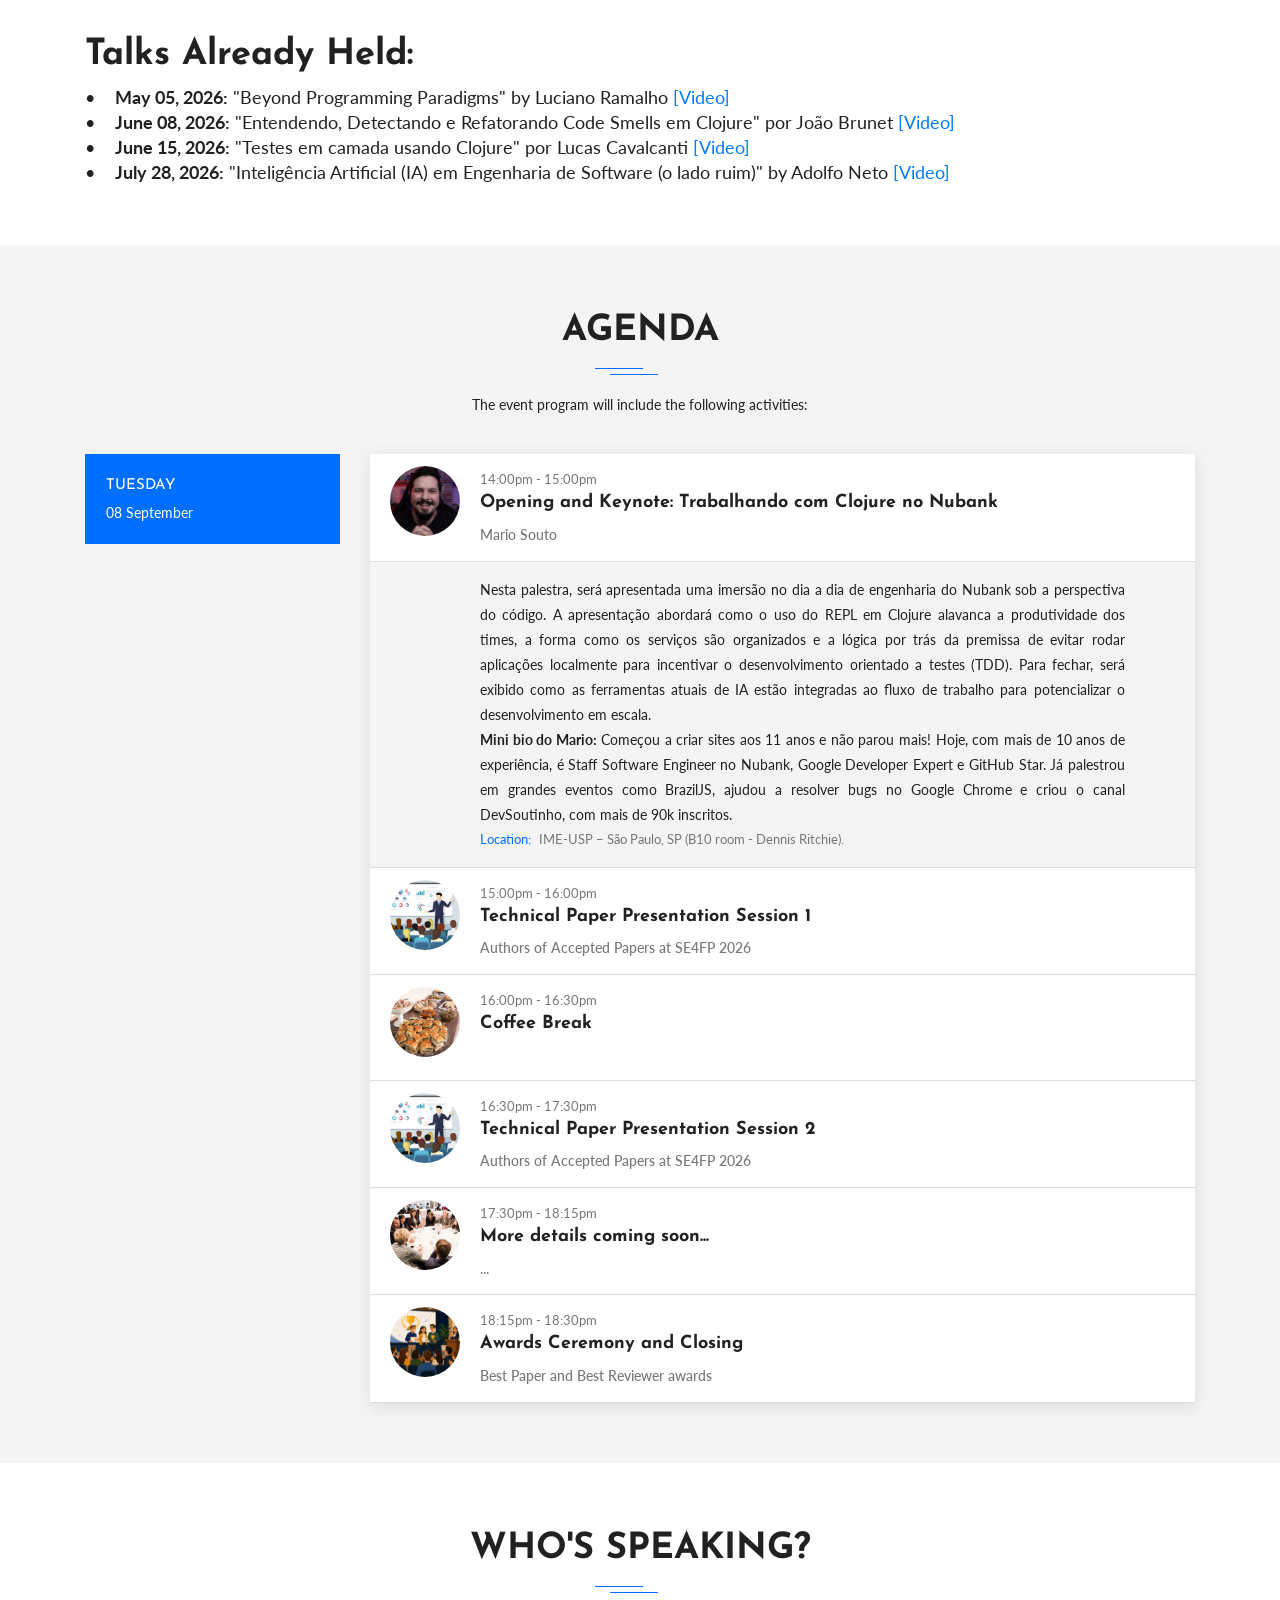
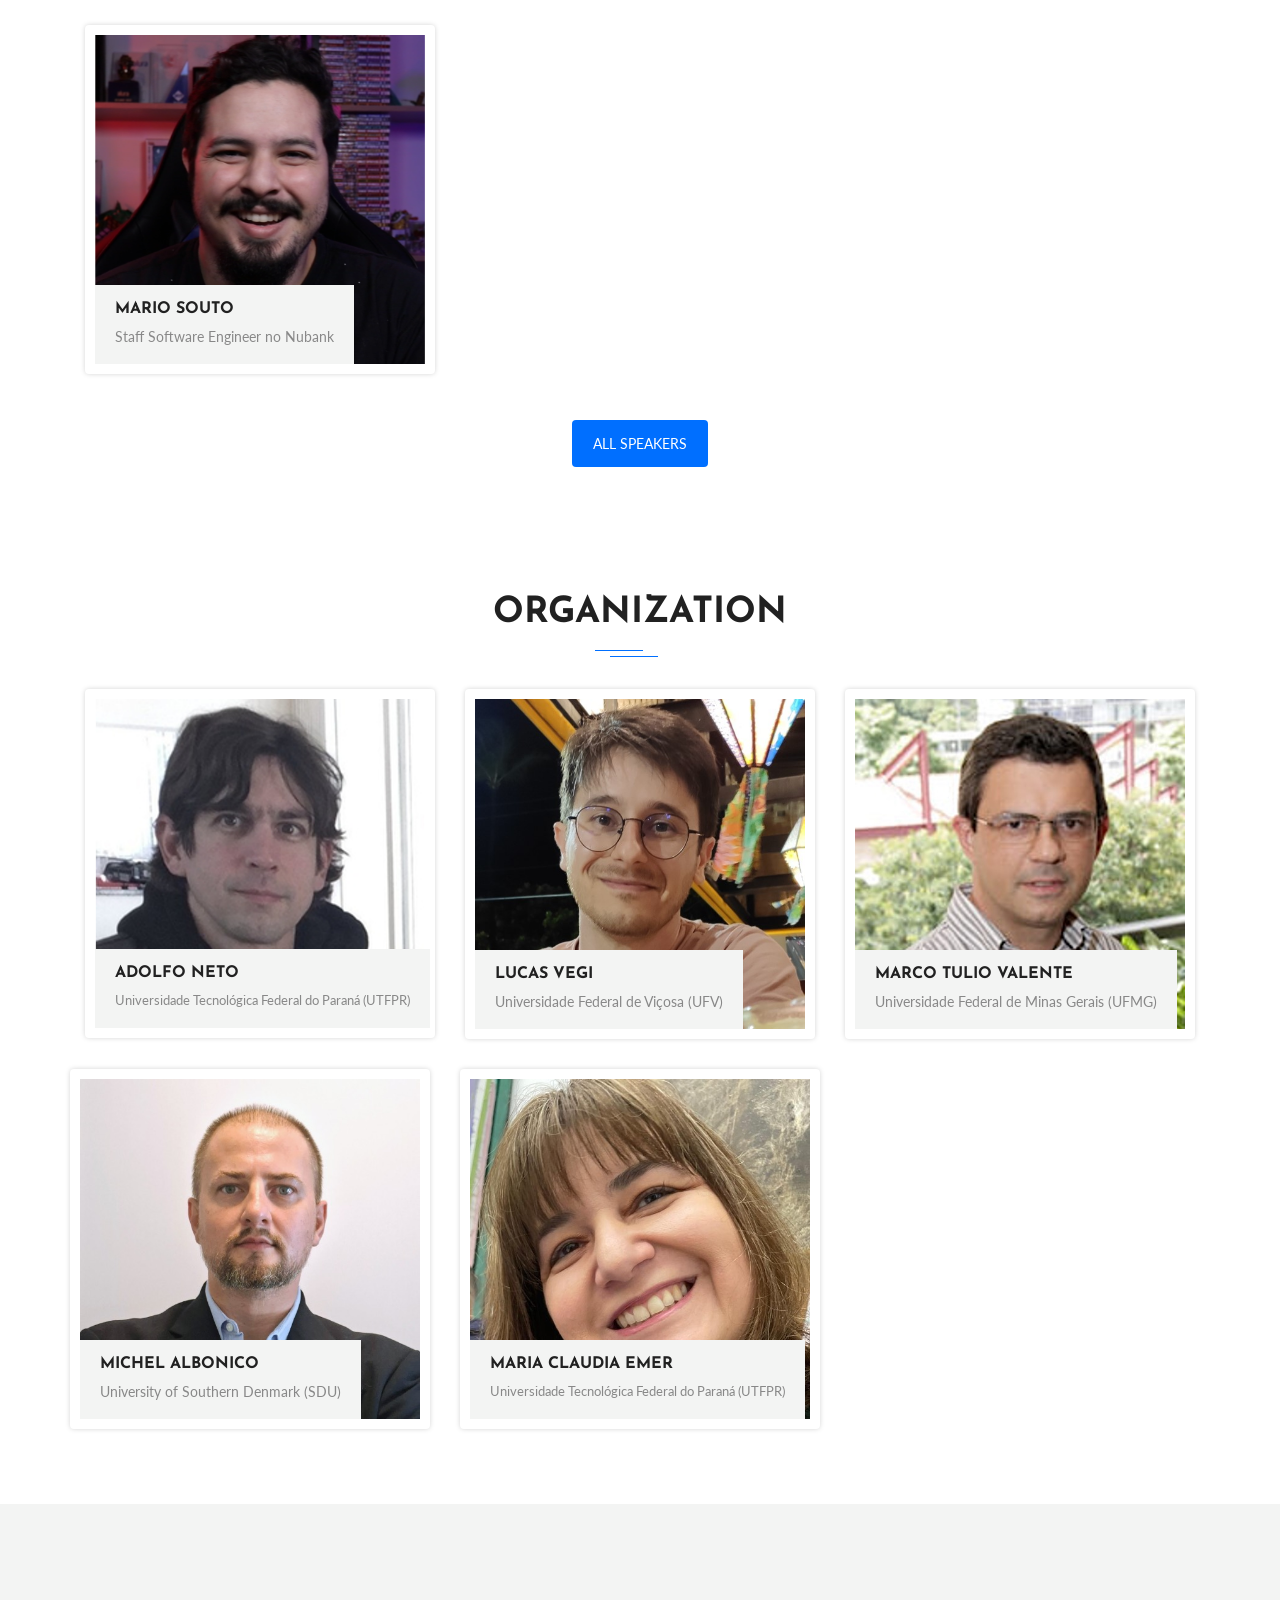
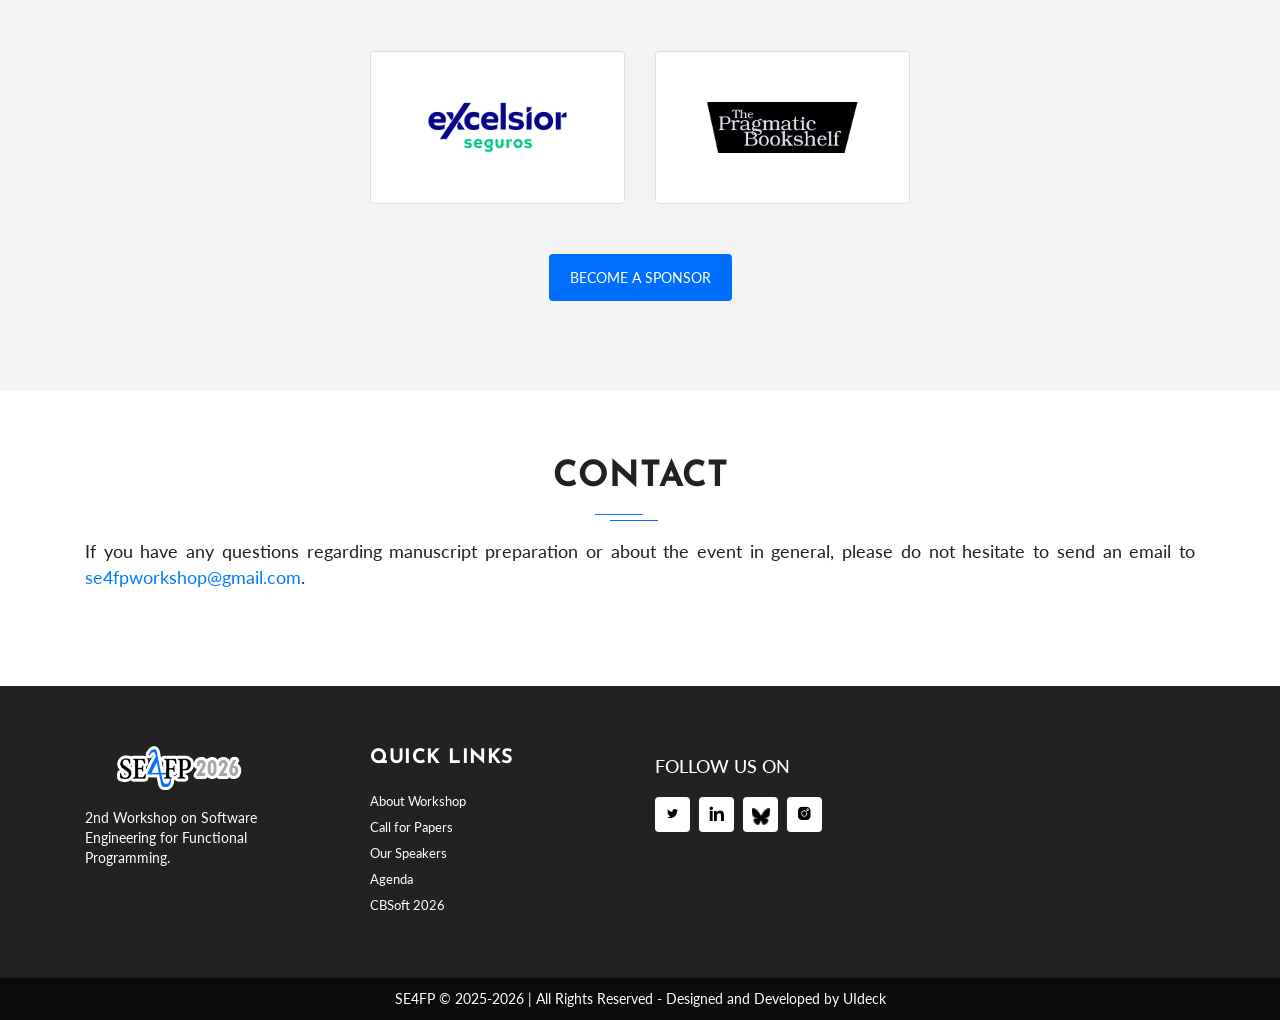
==== commit 6e97580c: "atualização capacidade" ====
--- a/index.html
+++ b/index.html
@@ -355,7 +355,7 @@
           <div class="col-md-6 col-lg-3 col-xs-12 work-counter-widget text-center">
             <div class="counter wow fadeInRight" data-wow-delay="0.9s">
               <div class="icon"><i class="lni-users"></i></div>
-              <p>50 Available Seats</p>       
+              <p>100 Available Seats</p>       
               <span>Hurryup!</span>
             </div>
           </div>
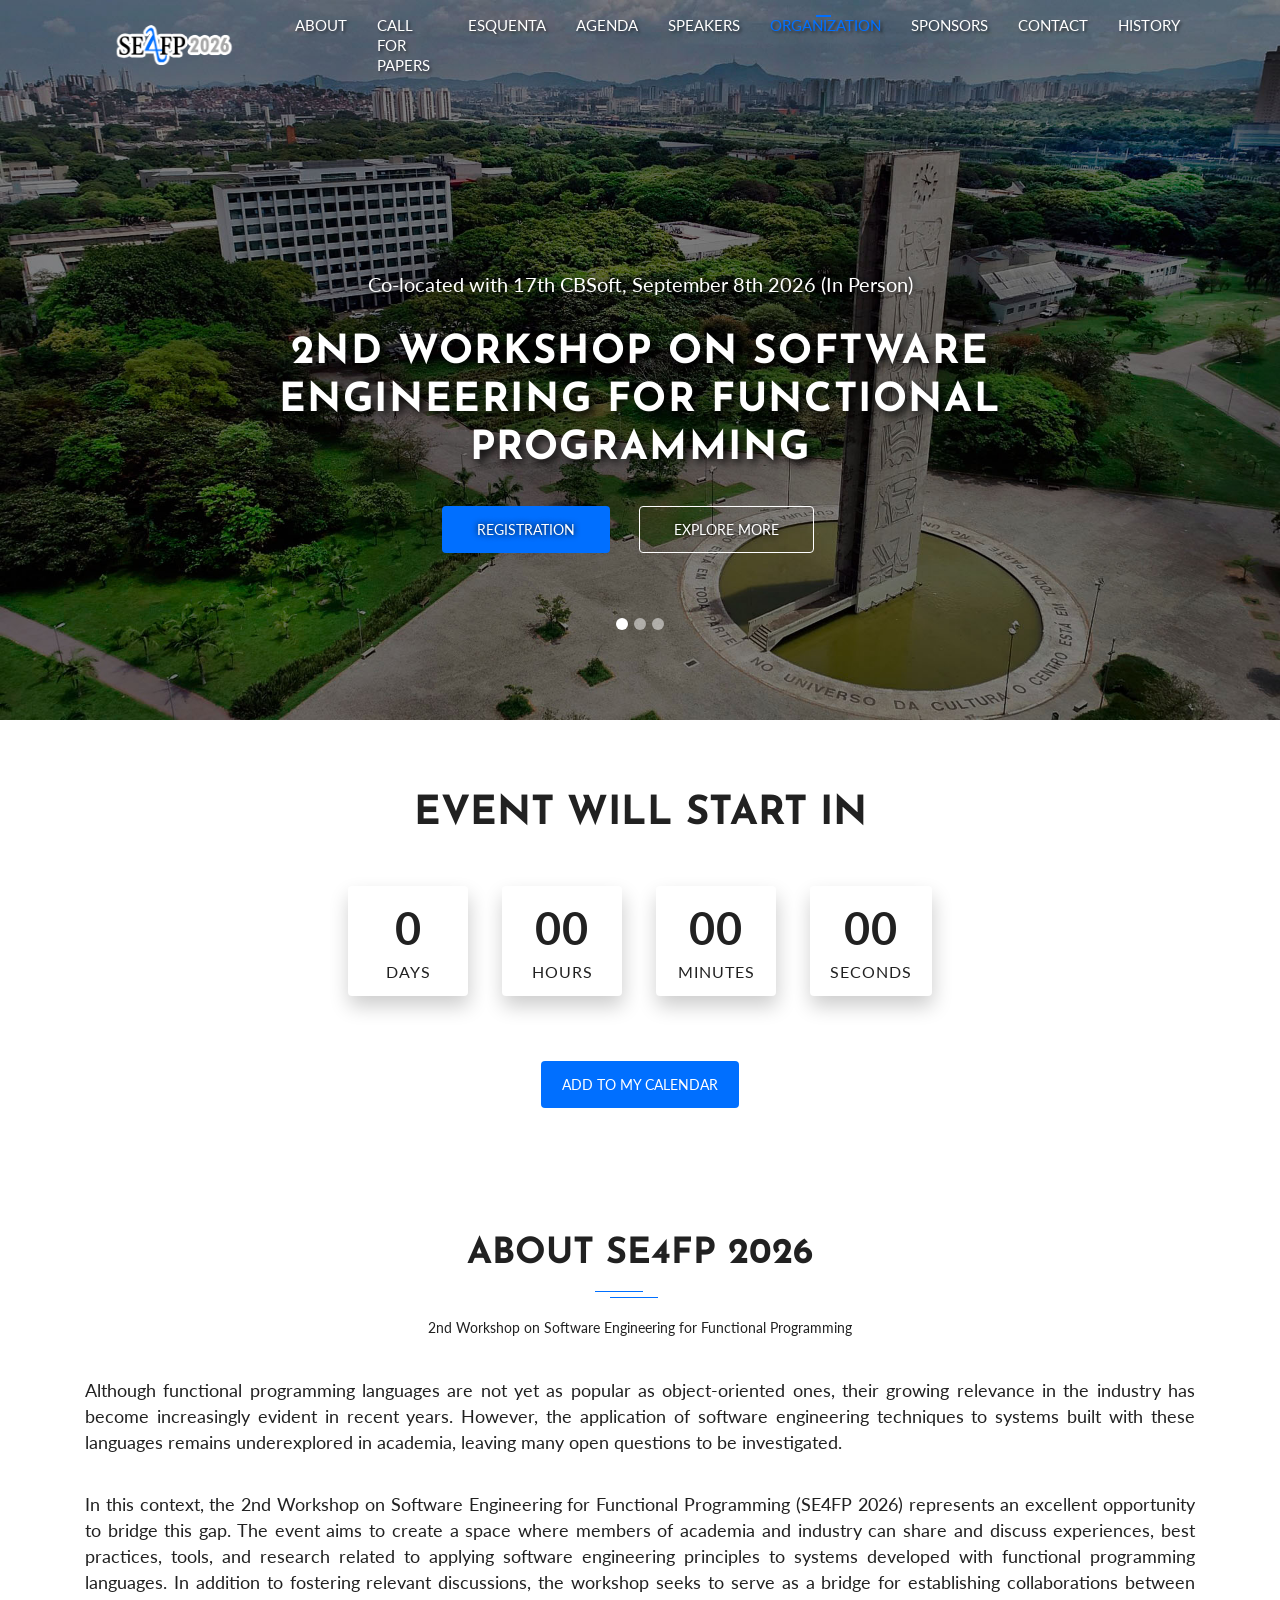
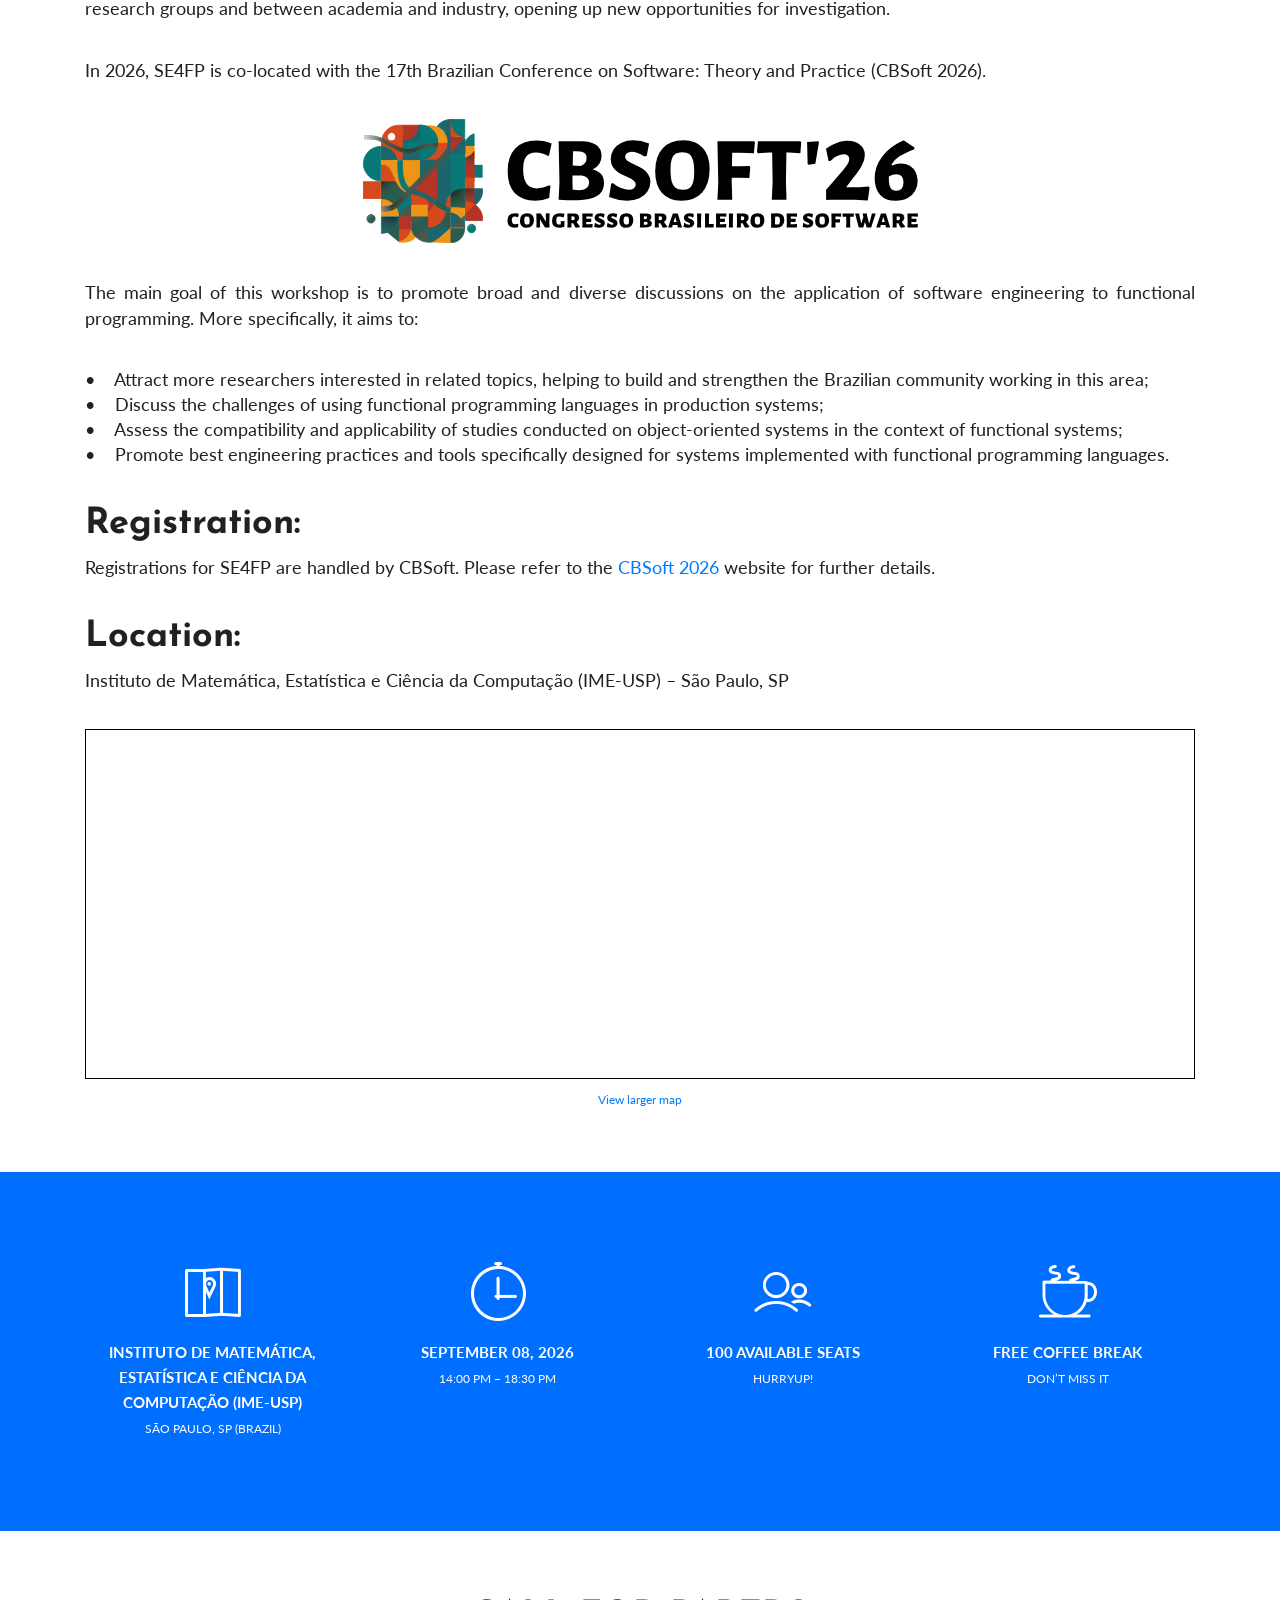
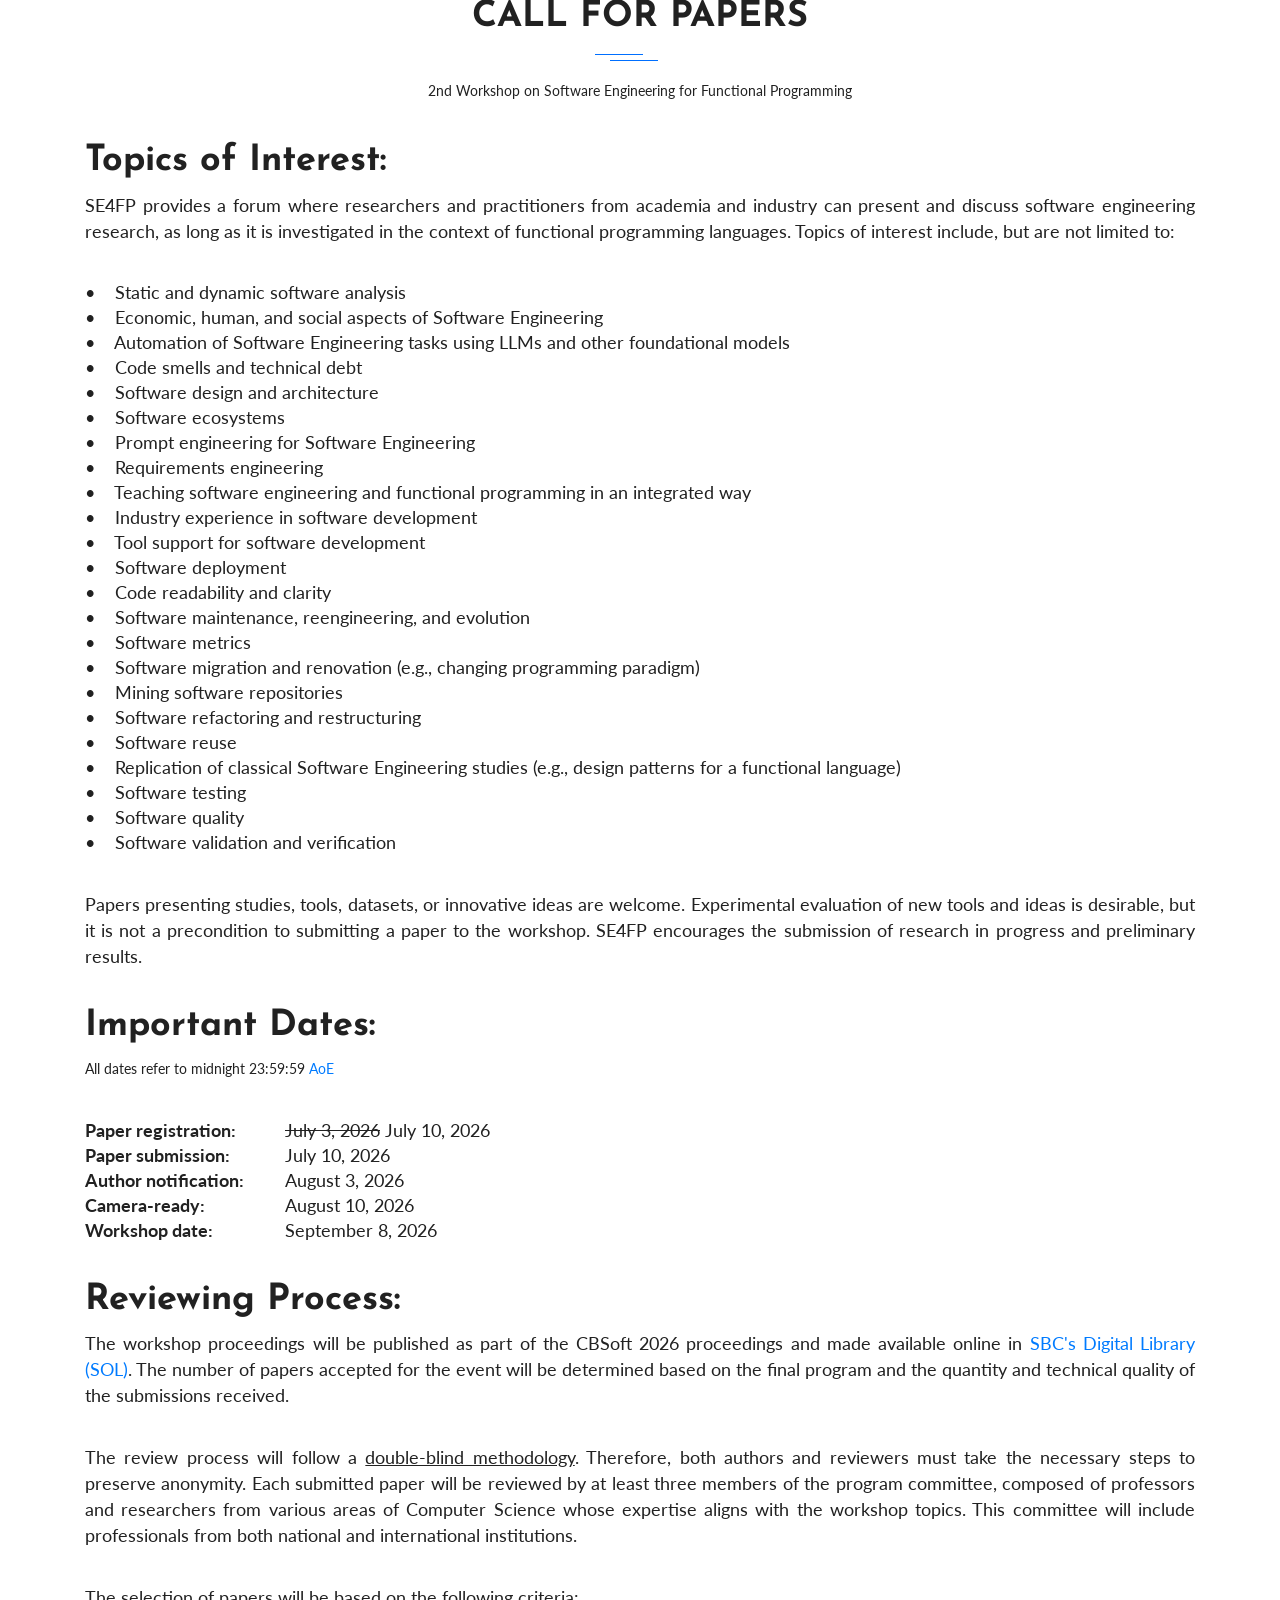
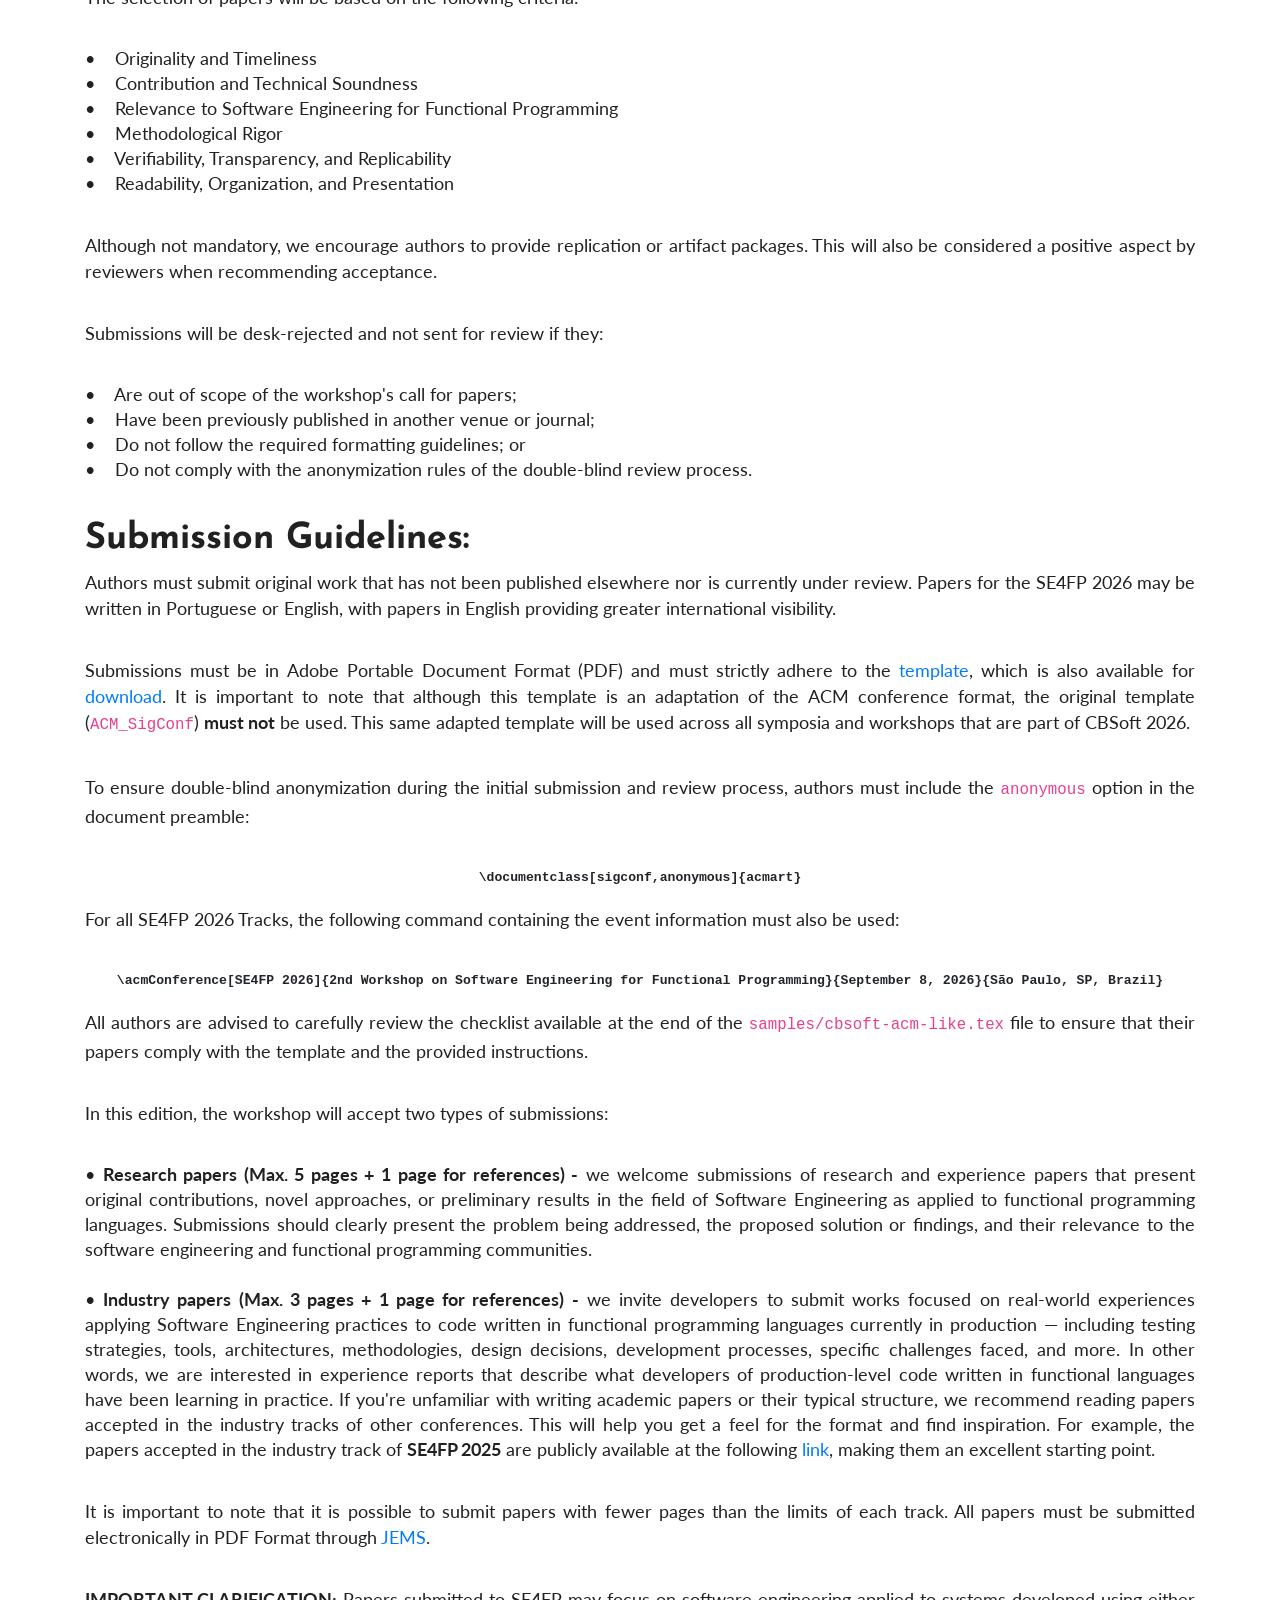
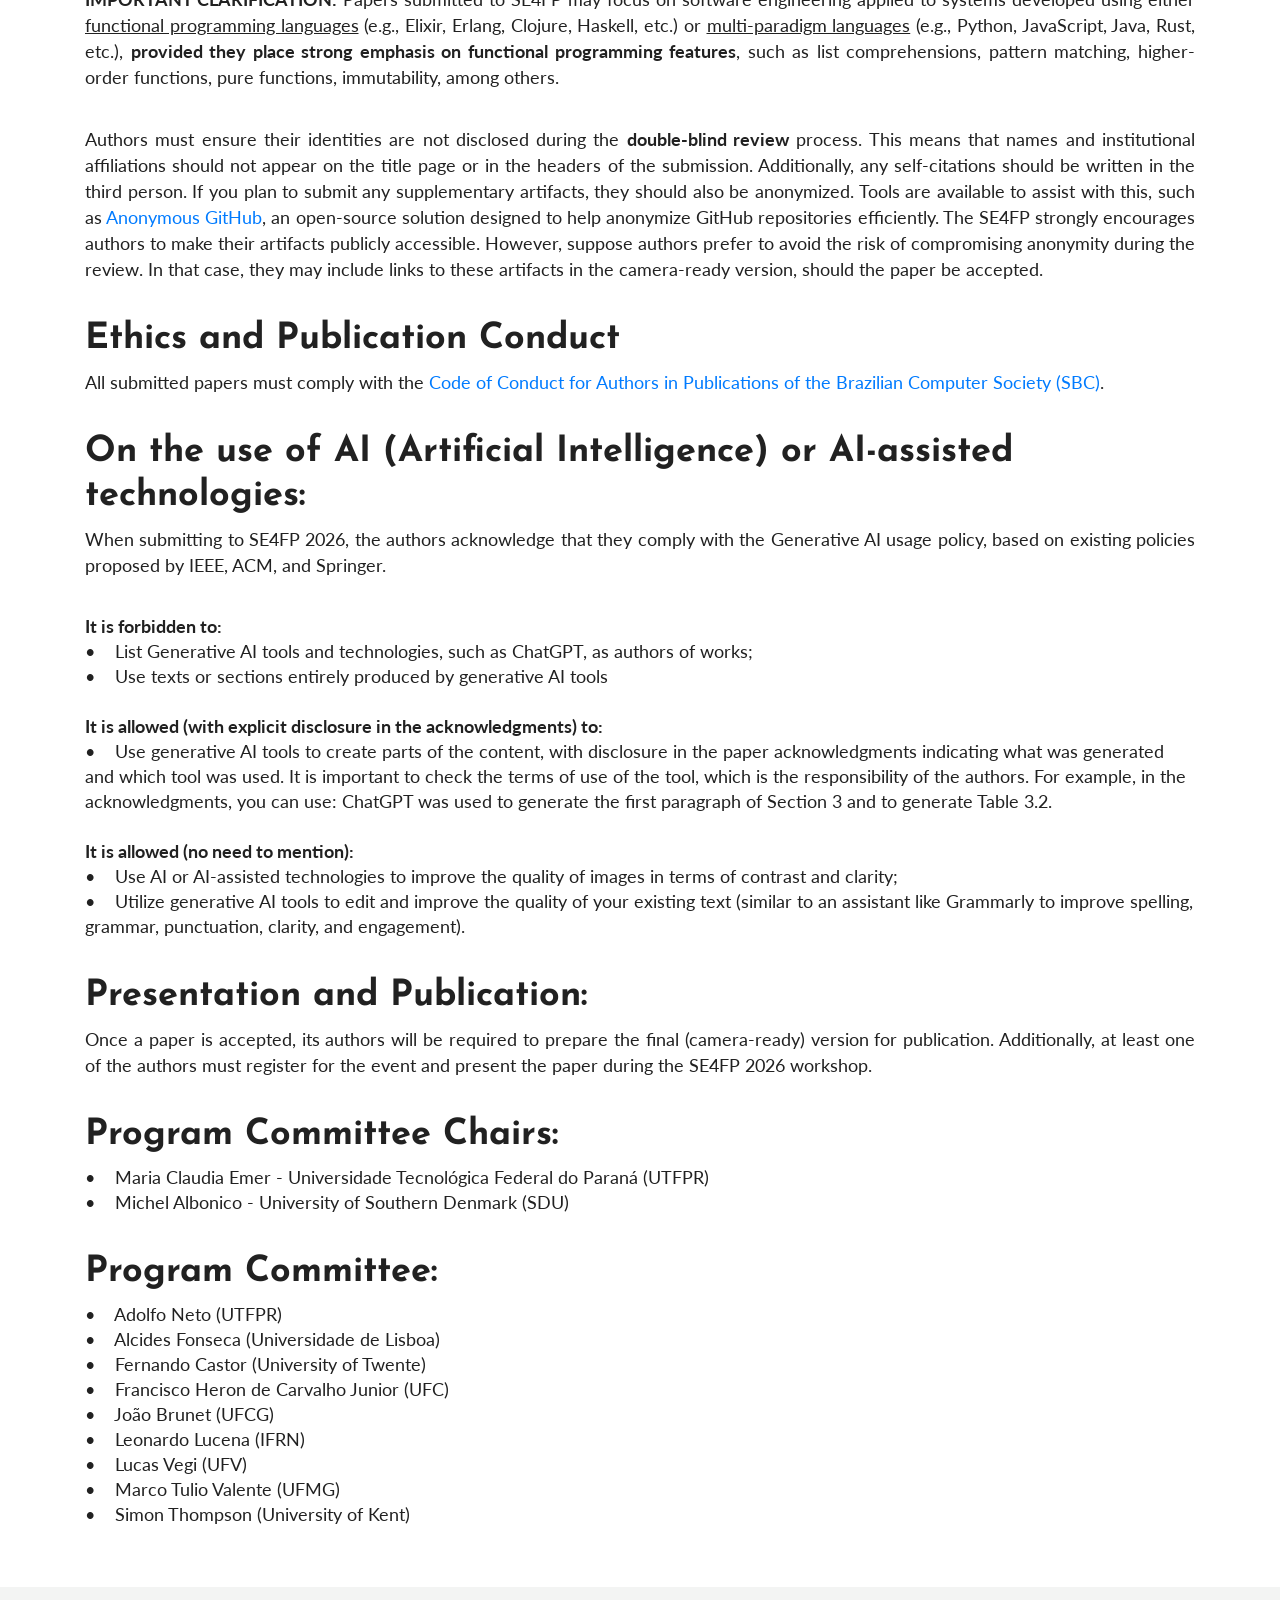
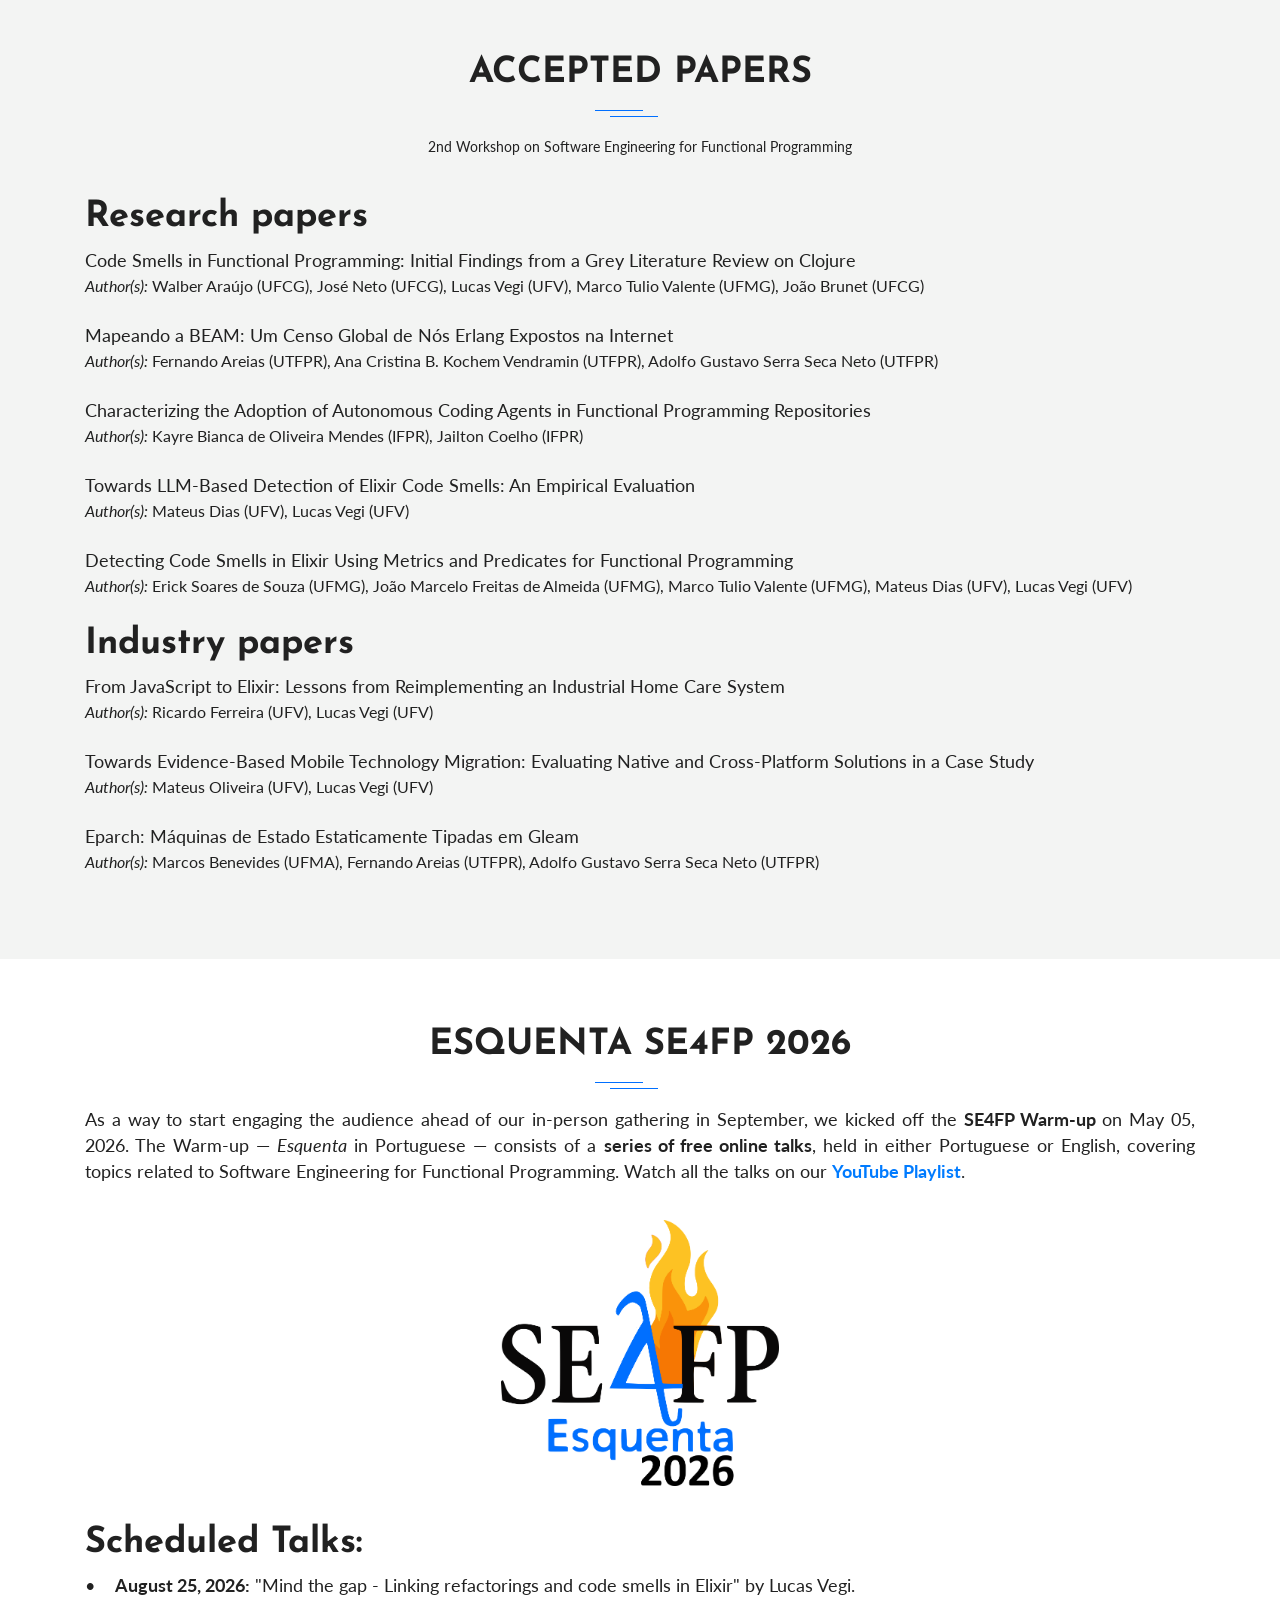
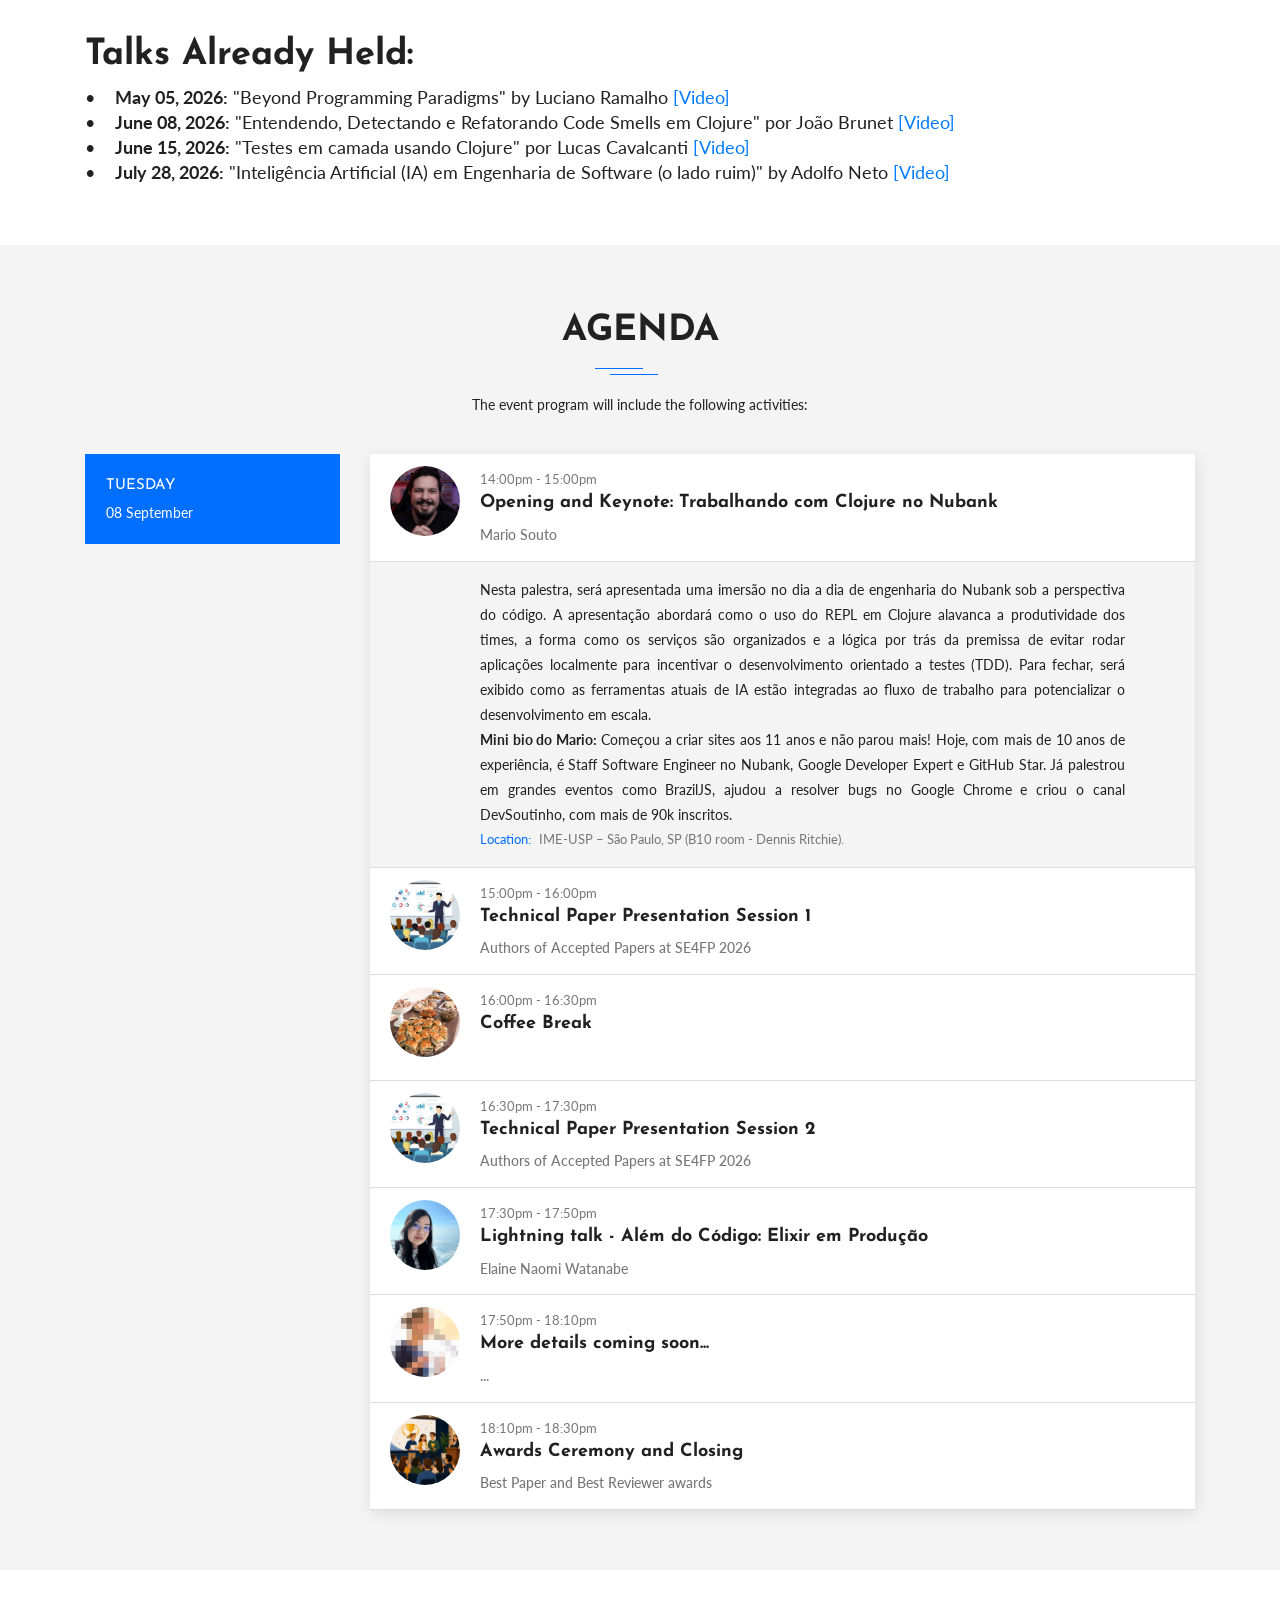
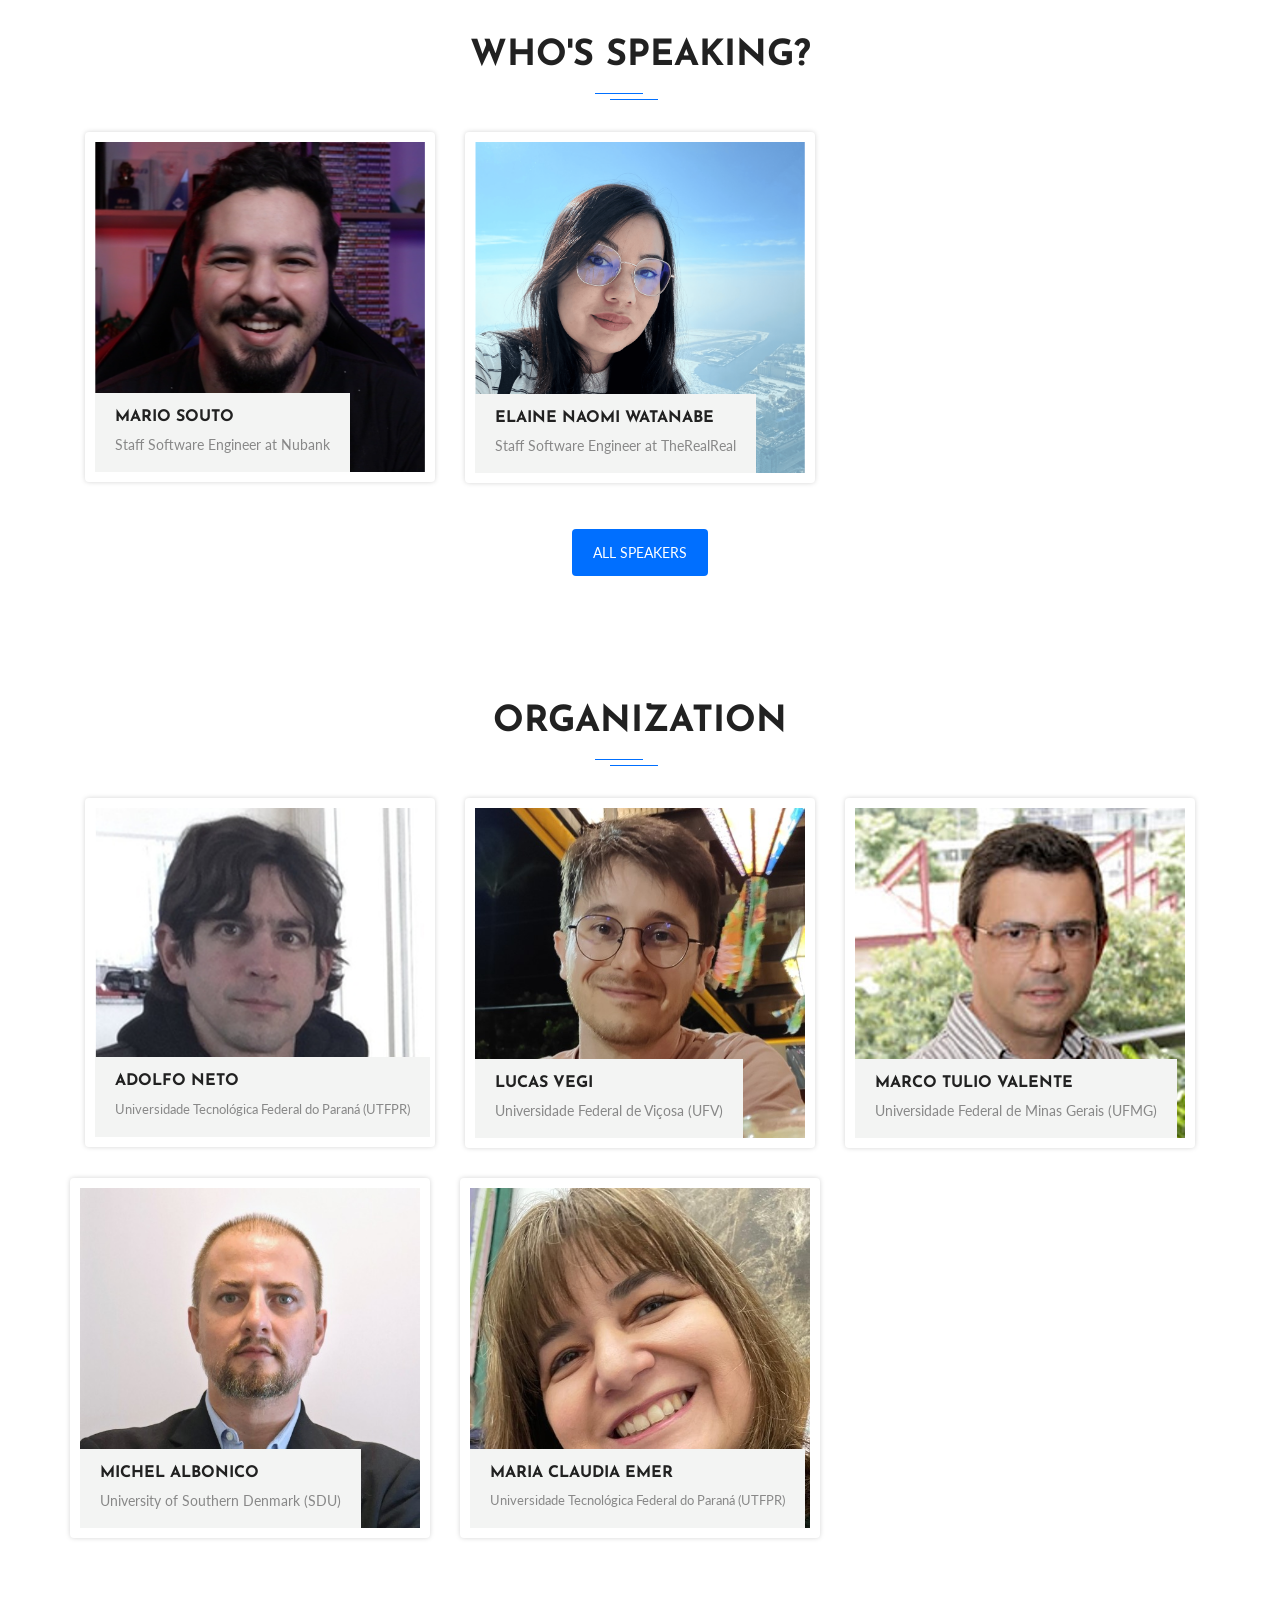
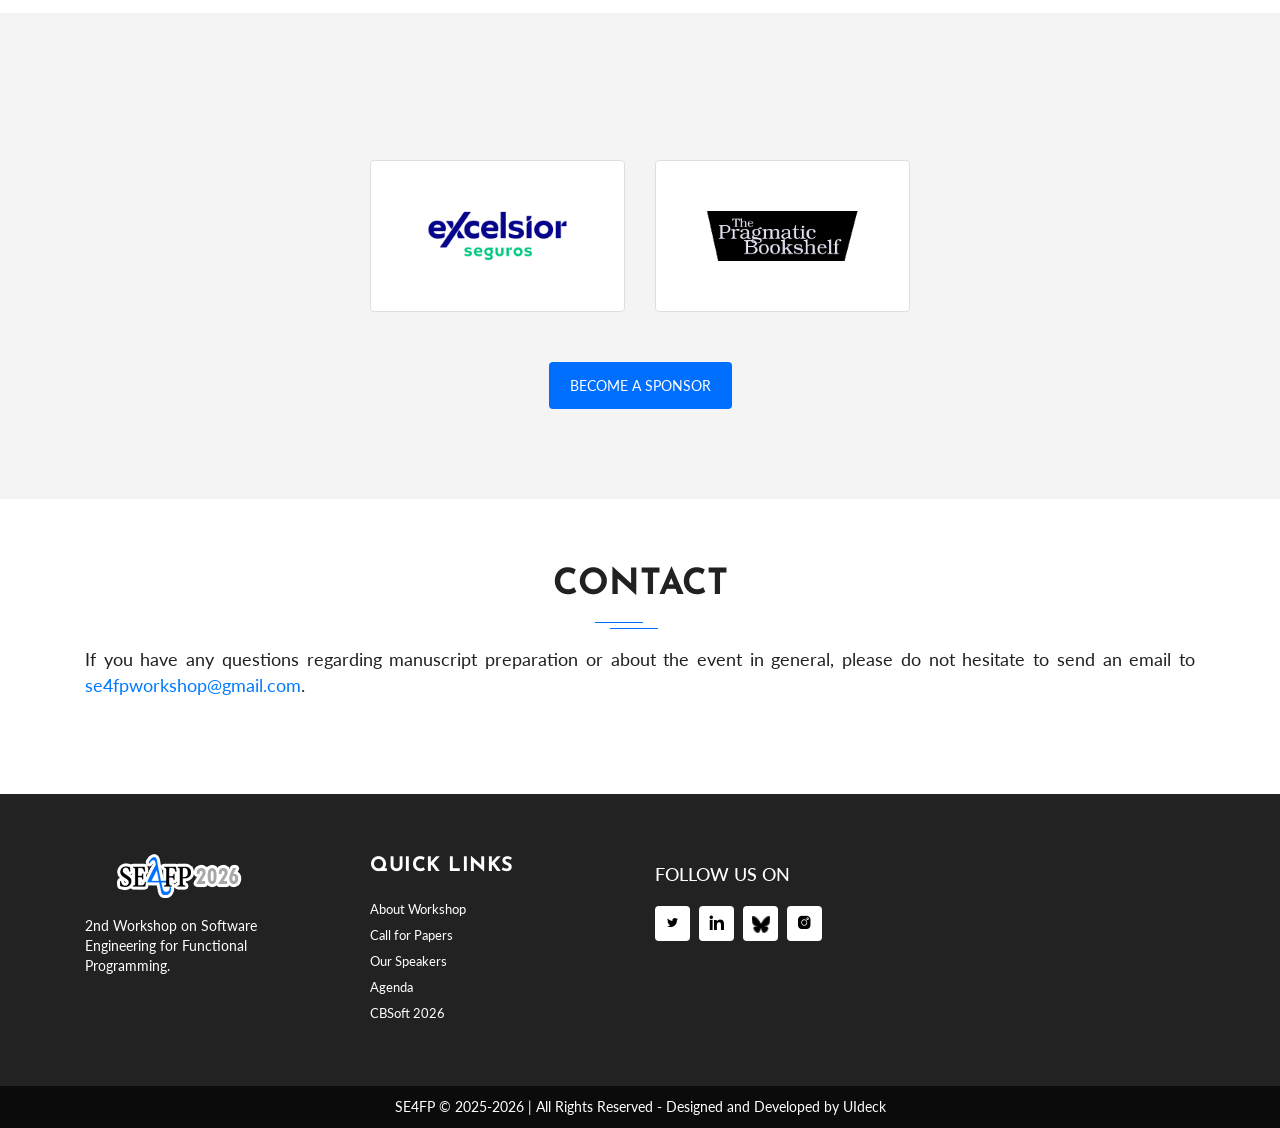
==== commit a758e962: "atualização Elaine" ====
--- a/index.html
+++ b/index.html
@@ -863,14 +863,37 @@
                     <div id="headingFive">
                       <div class="collapsed card-header" data-toggle="collapse" data-target="#collapseFive" aria-expanded="false" aria-controls="collapseFive">
                         <div class="images-box">
-                          <img class="img-fluid" src="assets/img/speaker/round-table.jpg" alt="">
-                        </div>                     
-                        <span class="time"><!--Further information will be available soon...-->17:30pm - 18:15pm</span>
+                          <img class="img-fluid" src="assets/img/speaker/elaine-watanabe.png" alt="">
+                        </div>                     
+                        <span class="time"><!--Further information will be available soon...-->17:30pm - 17:50pm</span>
+                        <h4>Lightning talk - Além do Código: Elixir em Produção</h4>
+                        <h5 class="name">Elaine Naomi Watanabe</h5>
+                      </div>
+                    </div>
+                    <div id="collapseFive" class="collapse" aria-labelledby="headingFive" data-parent="#accordion">
+                      <div class="card-body">
+
+                        <p style="text-align: justify;">A partir da minha experiência com a adoção e evolução de sistemas em Elixir em produção, vou discutir uma questão central: o que acontece depois que uma linguagem funcional passa a fazer parte de um sistema em produção? A partir dessa pergunta, abordarei desafios relacionados à evolução do código, à entrada de novas pessoas desenvolvedoras no projeto, às dependências, à infraestrutura e ao equilíbrio entre evolução e manutenção. Também vou discutir como decisões técnicas tomadas durante o desenvolvimento podem facilitar ou dificultar a evolução do sistema ao longo do tempo.</p>
+                        <p style="text-align: justify;"><strong>Mini bio da Elaine:</strong> Engenheira de software com mais de 18 anos de experiência, apaixonada por construir sistemas confiáveis e escaláveis e por promover excelência técnica. Tem interesse especial por arquitetura de software, sistemas distribuídos, qualidade de software, evolução de sistemas e liderança técnica, com experiência principalmente em Ruby e Elixir e em programação funcional. Atualmente, é Staff Software Engineer em uma empresa que opera um marketplace de revenda de produtos de luxo. É coorganizadora do workshop Rails Girls São Paulo e do meetup Elixir São Paulo.</p>
+
+                        <div class="location">
+                          <span>Location:</span> IME-USP – São Paulo, SP (B10 room - Dennis Ritchie).
+                        </div>
+                      </div>
+                    </div>
+                  </div>
+                  <div class="card">
+                    <div id="headingSix">
+                      <div class="collapsed card-header" data-toggle="collapse" data-target="#collapseSix" aria-expanded="false" aria-controls="collapseSix">
+                        <div class="images-box">
+                          <img class="img-fluid" src="assets/img/speaker/speakers-1.jpg" alt="">
+                        </div>                     
+                        <span class="time"><!--Further information will be available soon...-->17:50pm - 18:10pm</span>
                         <h4>More details coming soon...</h4>
                         <h5 class="name">...</h5>
                       </div>
                     </div>
-                    <div id="collapseFive" class="collapse" aria-labelledby="headingFive" data-parent="#accordion">
+                    <div id="collapseSix" class="collapse" aria-labelledby="headingSix" data-parent="#accordion">
                       <div class="card-body">
                         <p style="text-align: justify;">...</p>
                         <div class="location">
@@ -880,17 +903,17 @@
                     </div>
                   </div>
                   <div class="card">
-                    <div id="headingSix">
-                      <div class="collapsed card-header" data-toggle="collapse" data-target="#collapseSix" aria-expanded="false" aria-controls="collapseSix">
+                    <div id="headingSeven">
+                      <div class="collapsed card-header" data-toggle="collapse" data-target="#collapseSeven" aria-expanded="false" aria-controls="collapseSeven">
                         <div class="images-box">
                           <img class="img-fluid" src="assets/img/speaker/awards.png" alt="">
                         </div>                     
-                        <span class="time"><!--Further information will be available soon...-->18:15pm - 18:30pm</span>
+                        <span class="time"><!--Further information will be available soon...-->18:10pm - 18:30pm</span>
                         <h4>Awards Ceremony and Closing</h4>
                         <h5 class="name">Best Paper and Best Reviewer awards</h5>
                       </div>
                     </div>
-                    <div id="collapseSix" class="collapse" aria-labelledby="headingSix" data-parent="#accordion">
+                    <div id="collapseSeven" class="collapse" aria-labelledby="headingSeven" data-parent="#accordion">
                       <div class="card-body">
                         <p style="text-align: justify;">Join us for the Best Paper and Best Reviewer awards, PragProg book giveaways, and the announcement of plans for SE4FP 2027.</p>
                         <div class="location">
@@ -1173,7 +1196,7 @@
               </div>
               <div class="info-text">
                 <h3><a href="#">Mario Souto</a></h3>
-                <p>Staff Software Engineer no Nubank</p>
+                <p>Staff Software Engineer at Nubank</p>
               </div>
             </div>
             <!-- Team Item Ends -->
@@ -1181,23 +1204,23 @@
           
           <div class="col-sm-6 col-md-6 col-lg-4">
             <!-- Team Item Starts -->
-            <!--<div class="team-item wow fadeInUp" data-wow-delay="0.4s">
+            <div class="team-item wow fadeInUp" data-wow-delay="0.4s">
               <div class="team-img">
-                <img class="img-fluid" src="assets/img/team/jose-valim-remote.jpg" alt="">
+                <img class="img-fluid" src="assets/img/team/elaine-watanabe.png" alt="">
                 <div class="team-overlay">
                   <div class="overlay-social-icon text-center">
                     <ul class="social-icons">
-                      <li><a href="https://x.com/josevalim" target="_blank"><i class="lni-twitter-filled" aria-hidden="true"></i></a></li>
-                      <li><a href="https://www.linkedin.com/in/josevalim/" target="_blank"><i class="lni-linkedin-filled" aria-hidden="true"></i></a></li>
+                      <li><a href="https://x.com/elaine_nw" target="_blank"><i class="lni-twitter-filled" aria-hidden="true"></i></a></li>
+                      <li><a href="https://www.linkedin.com/in/elainenaomi/" target="_blank"><i class="lni-linkedin-filled" aria-hidden="true"></i></a></li>
                     </ul>
                   </div>
                 </div>
               </div>
               <div class="info-text">
-                <h3><a href="#">José Valim</a></h3>
-                <p>Creator of the Elixir programming language</p>
-              </div>
-            </div>-->
+                <h3><a href="#">Elaine Naomi Watanabe</a></h3>
+                <p>Staff Software Engineer at TheRealReal</p>
+              </div>
+            </div>
             <!-- Team Item Ends -->
           </div>
           
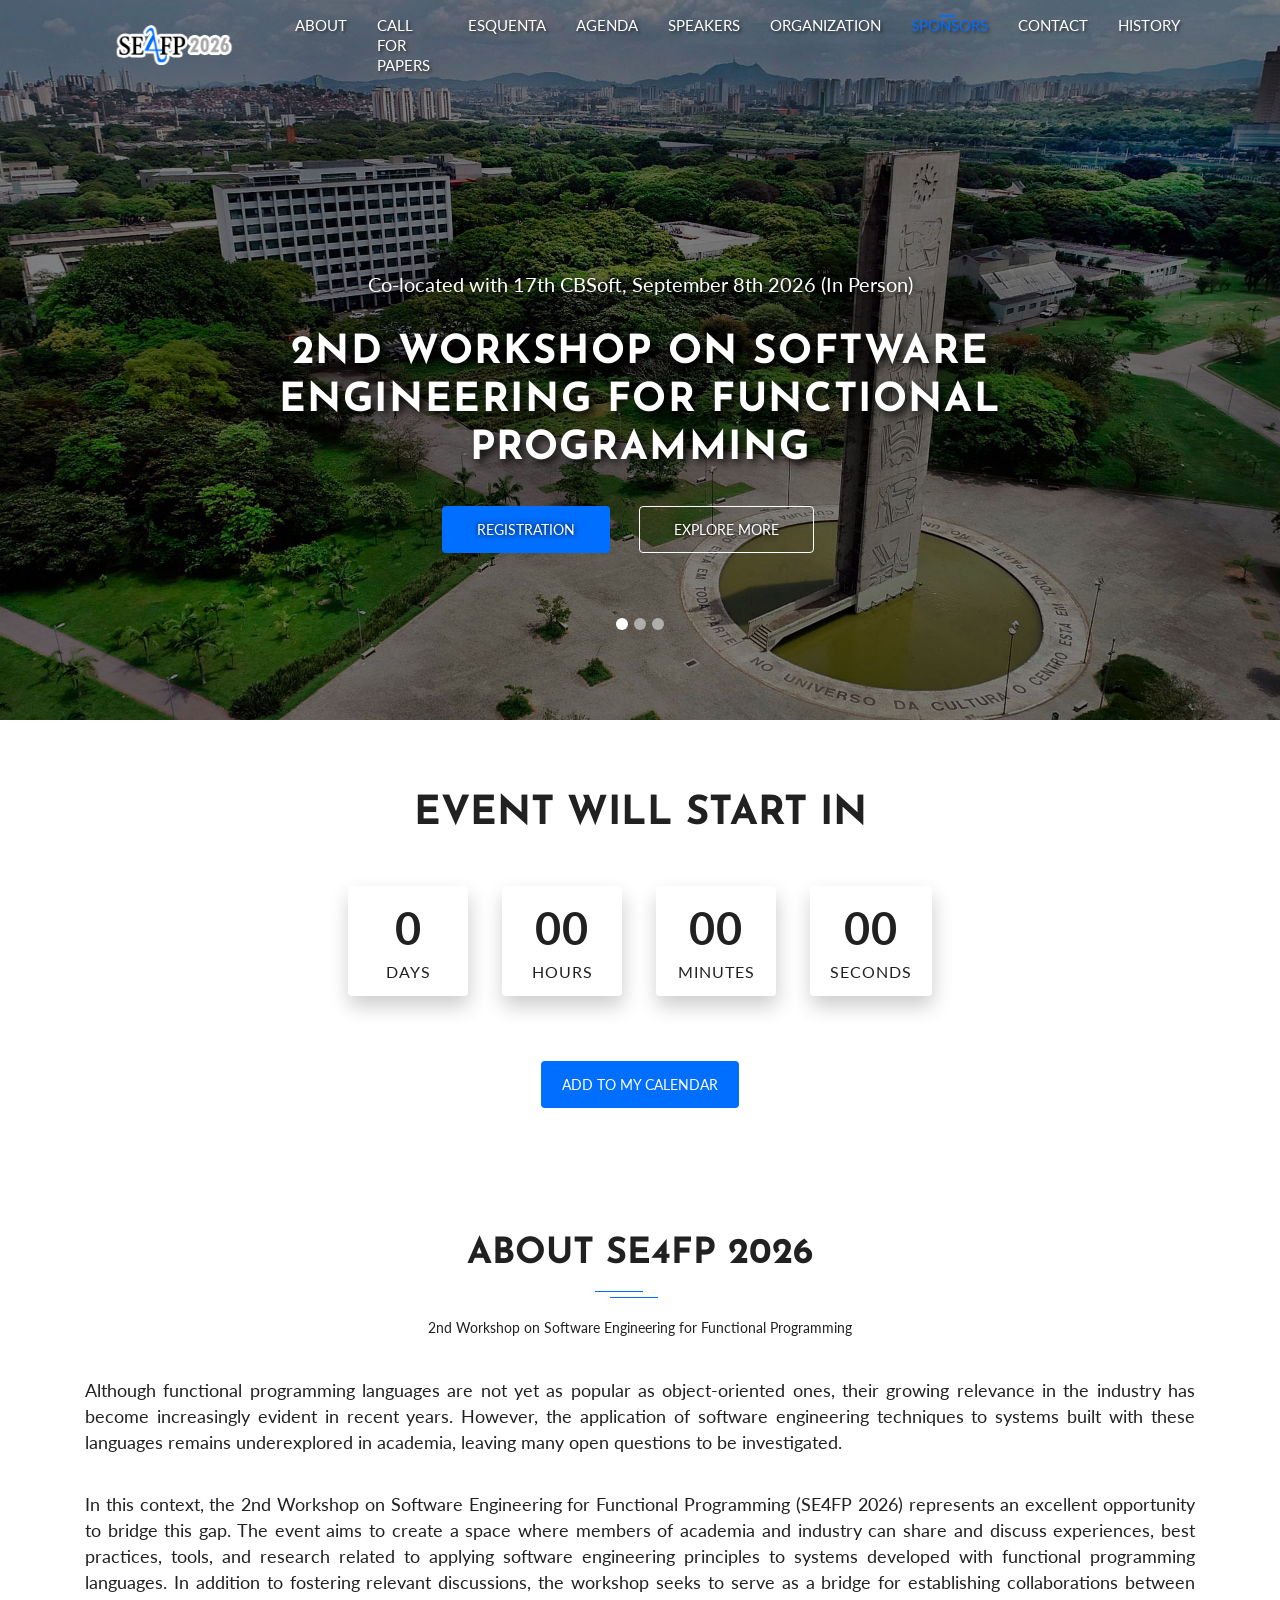
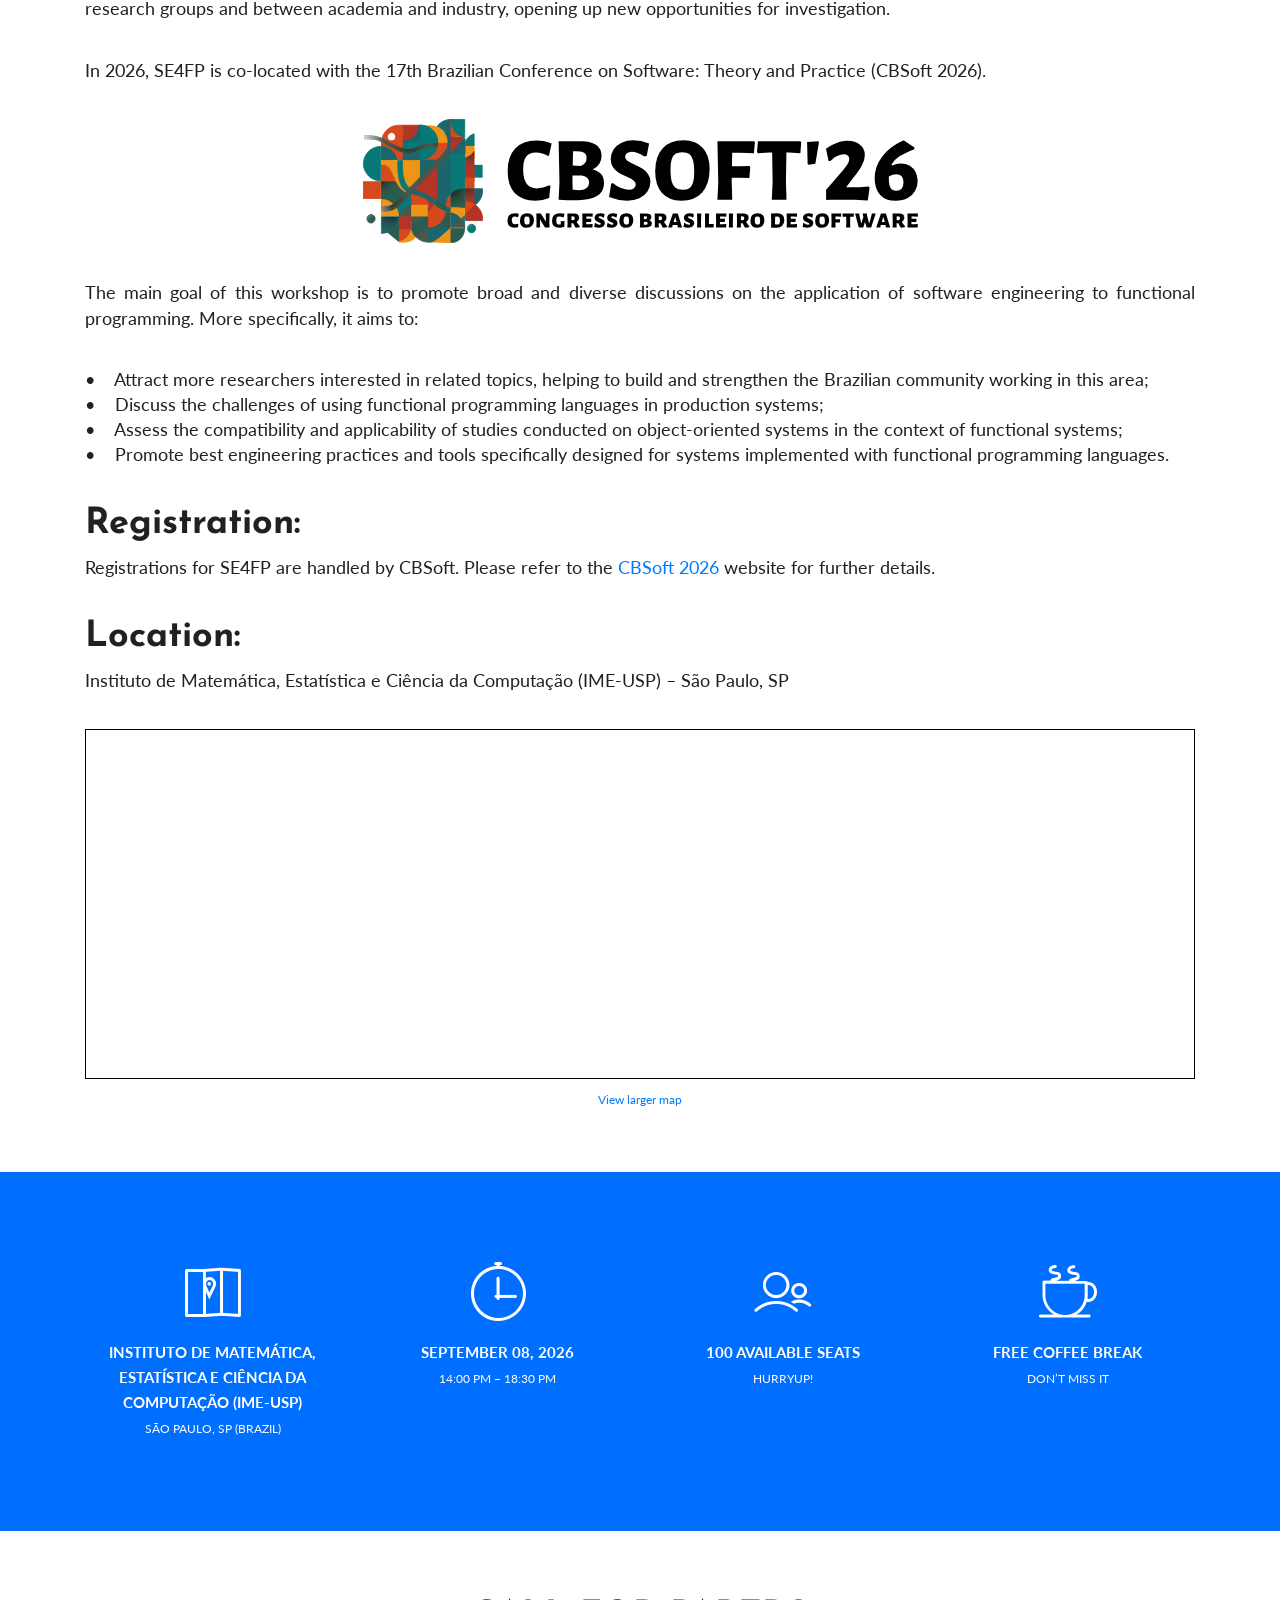
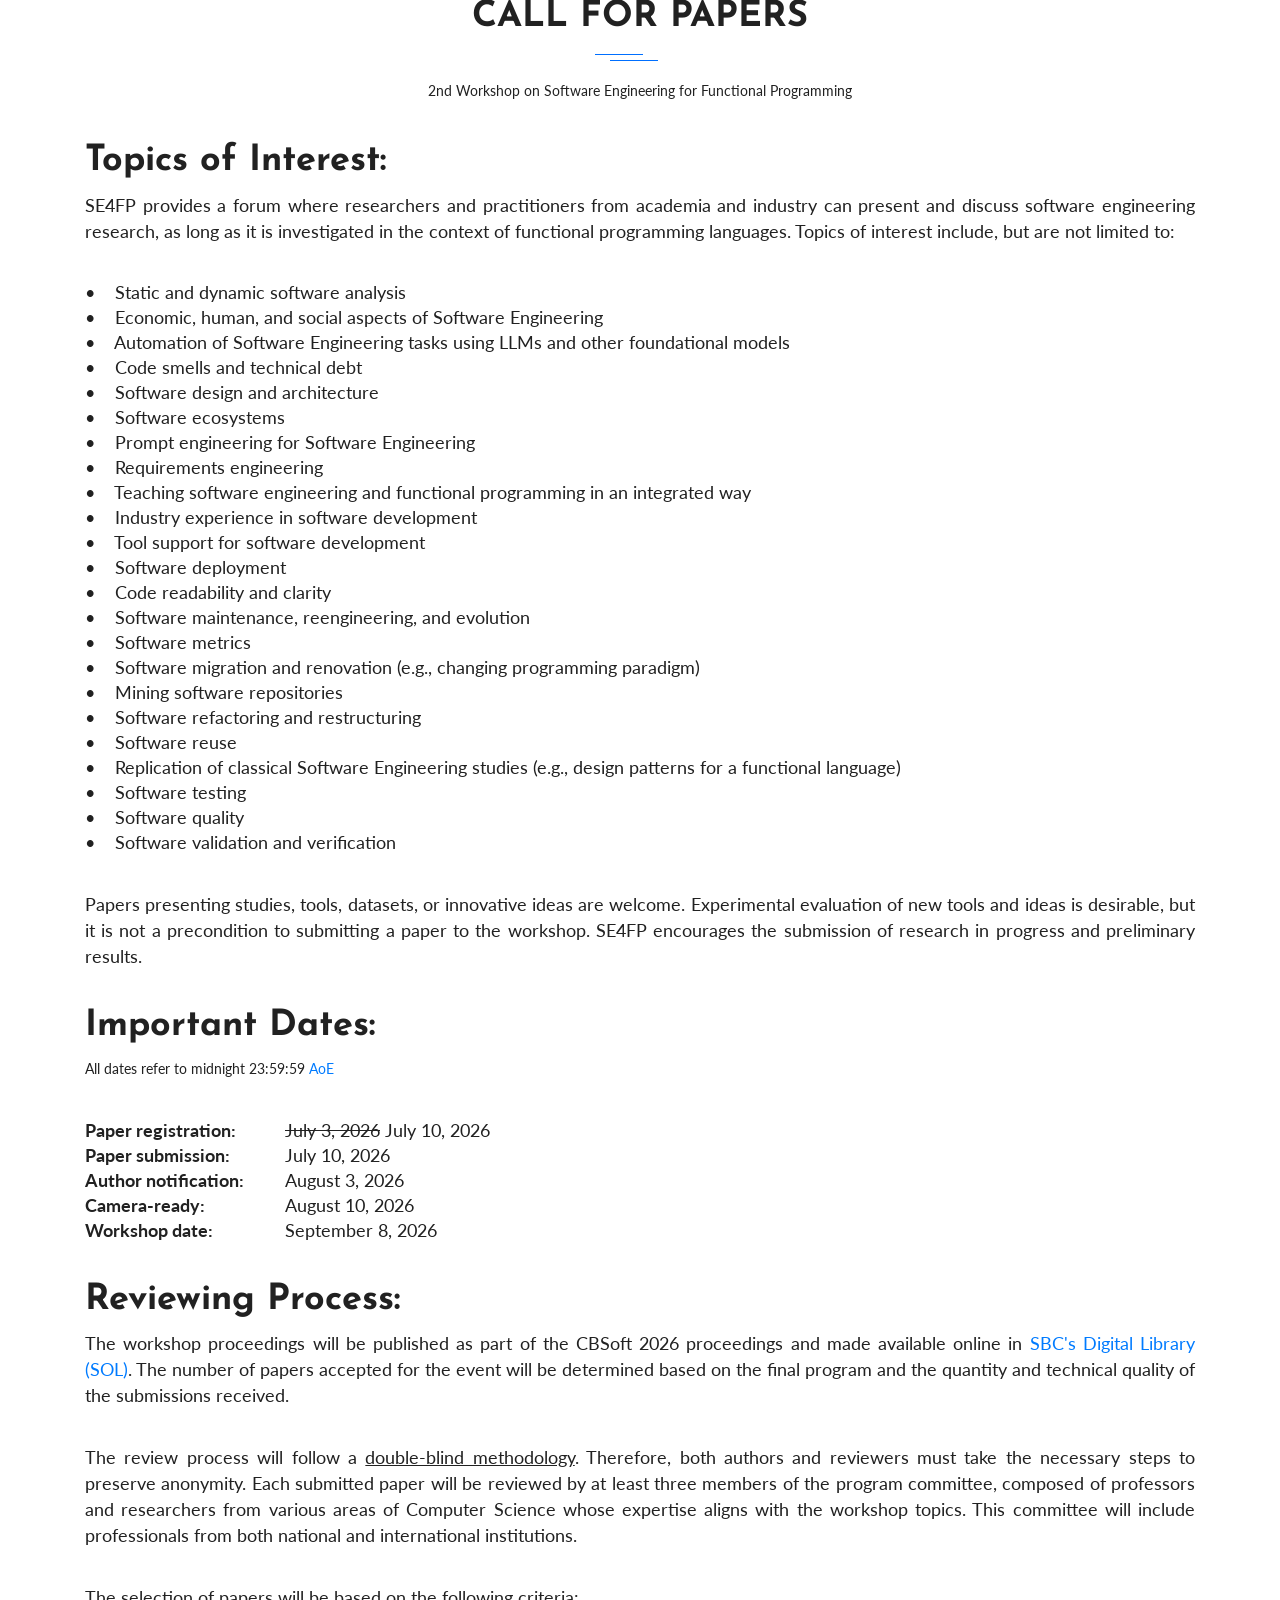
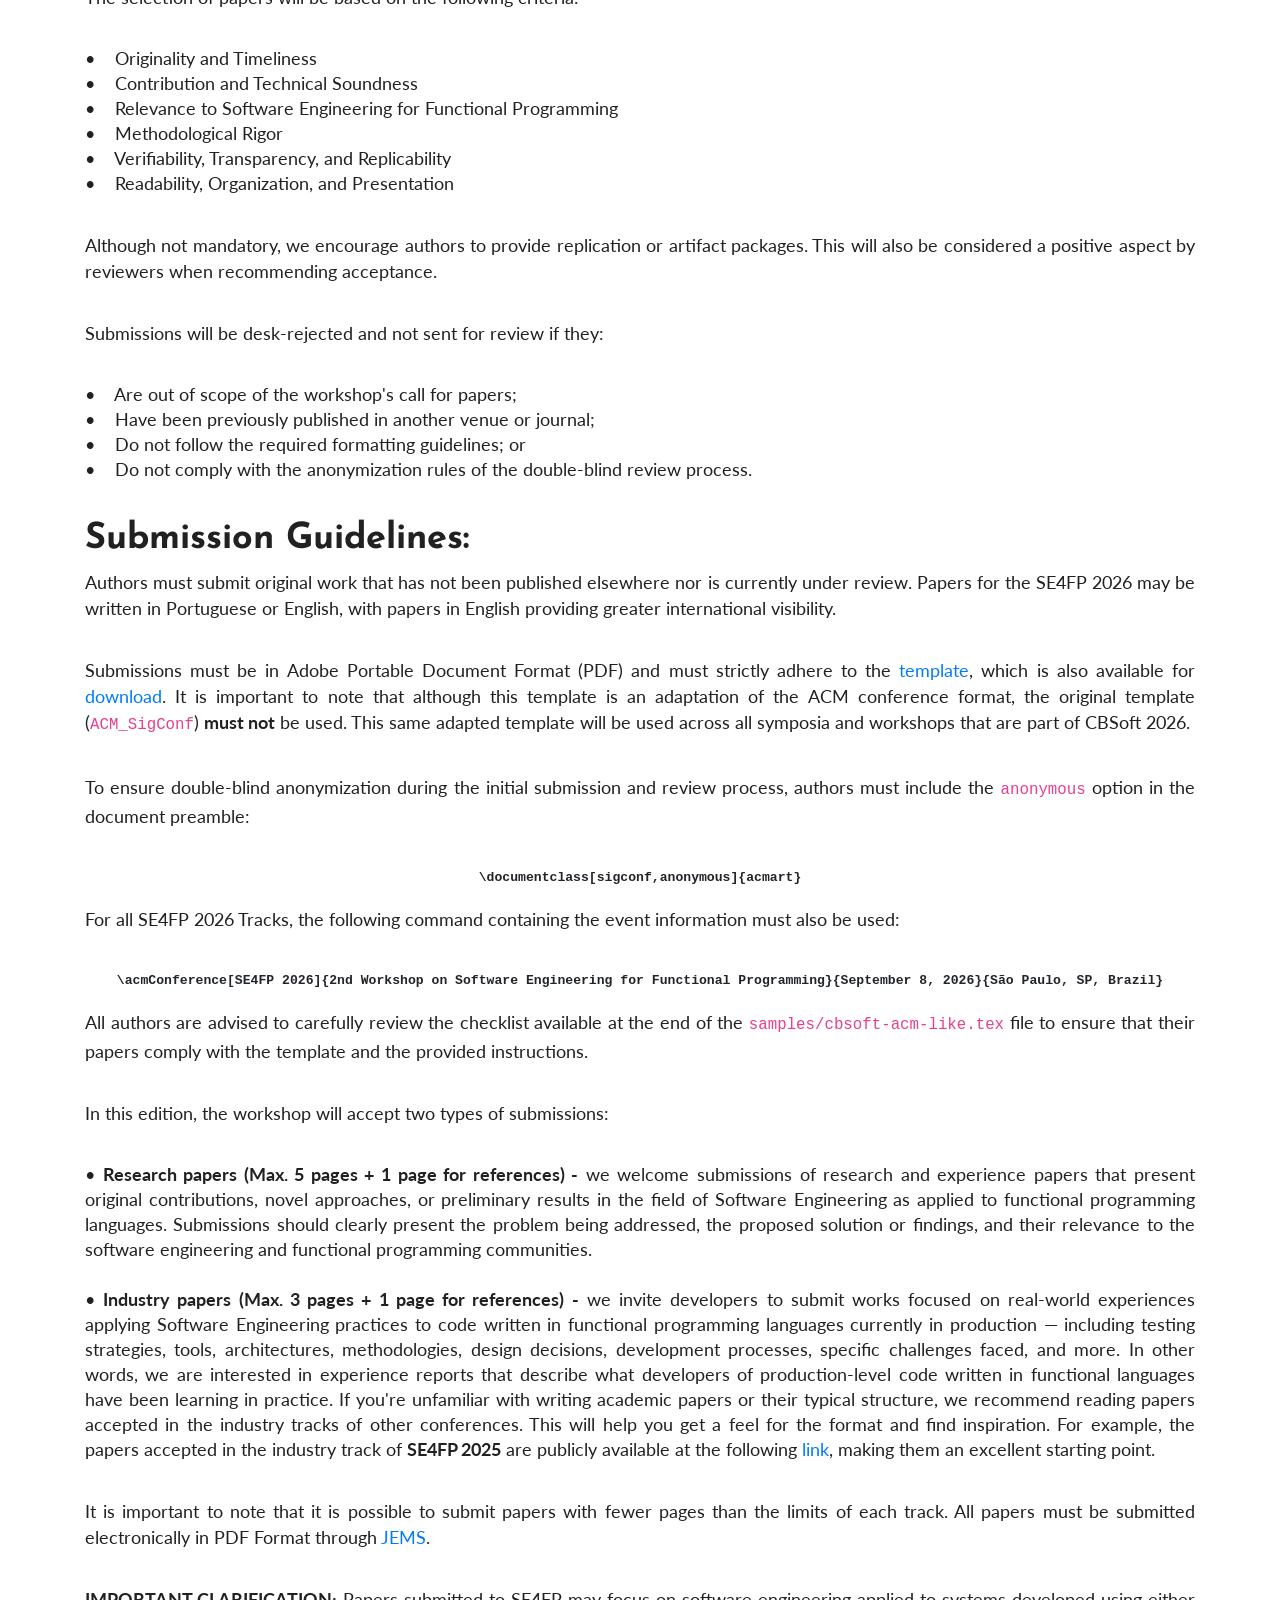
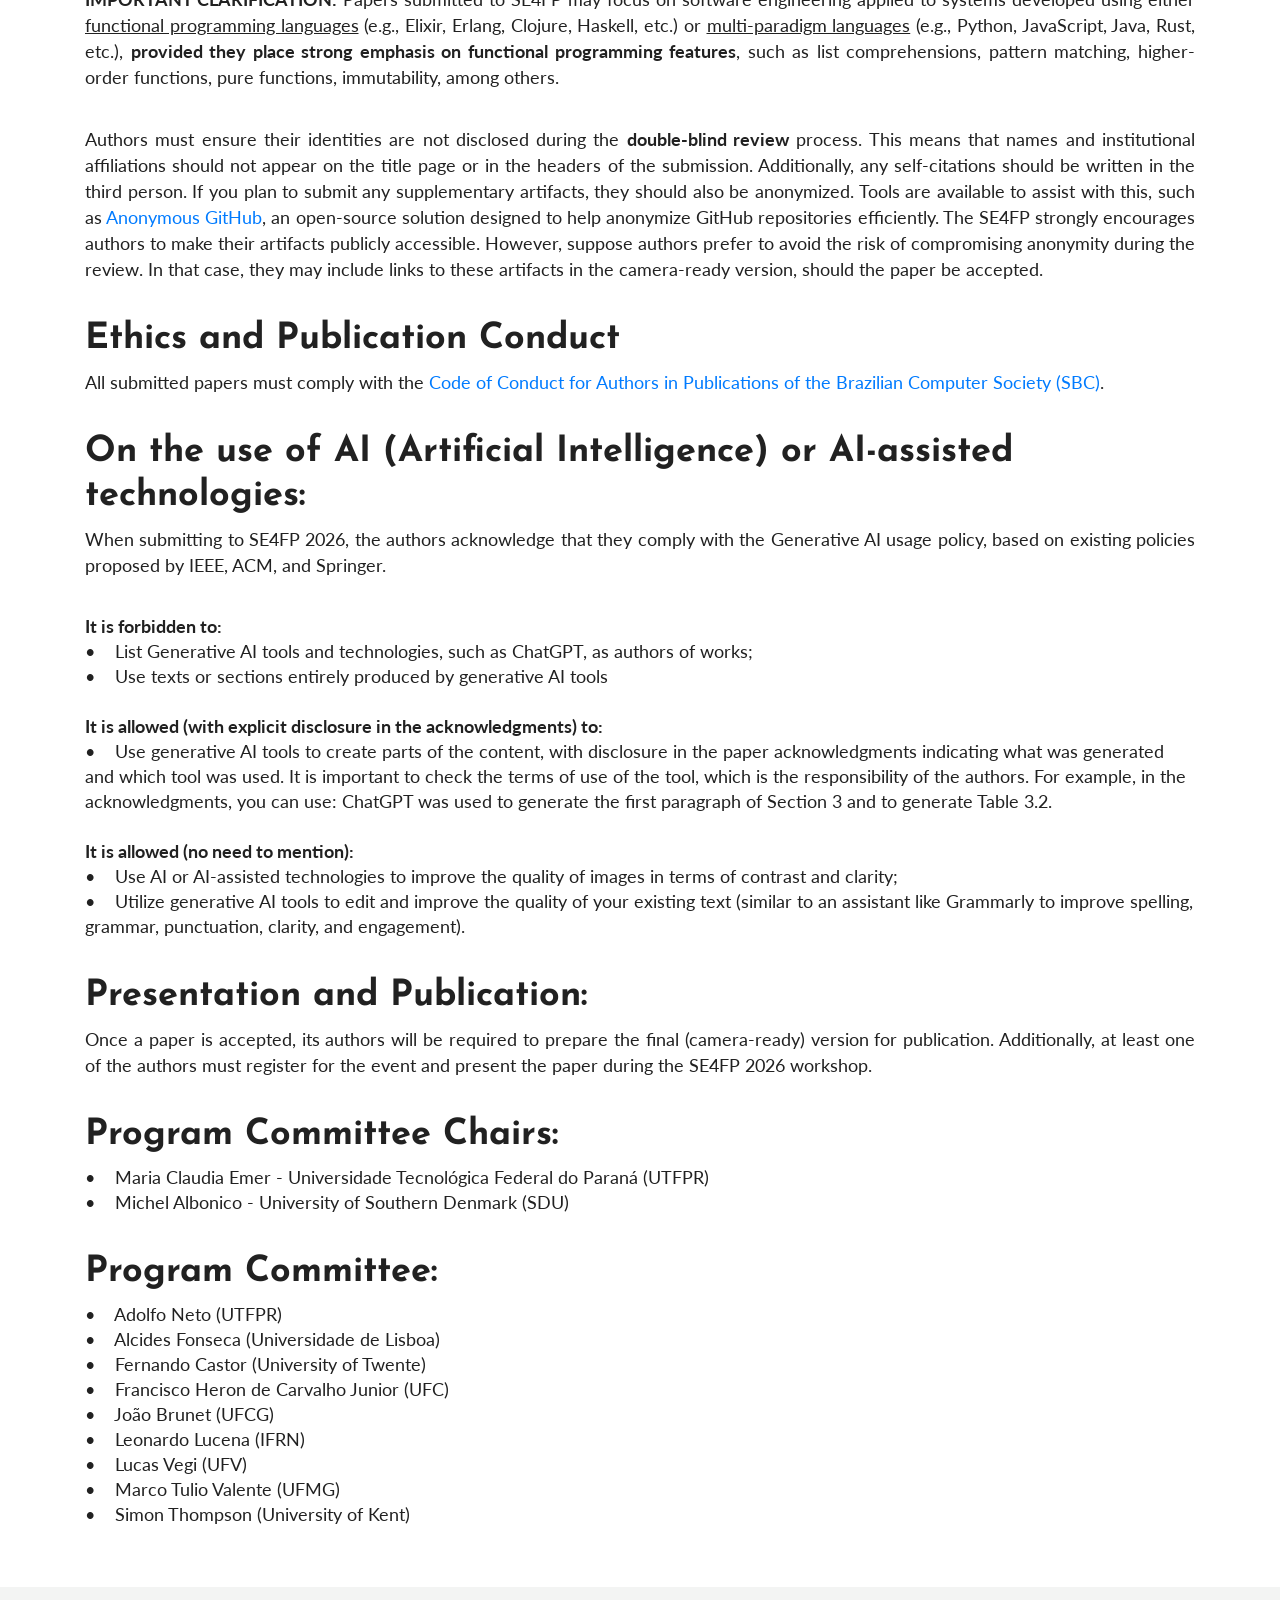
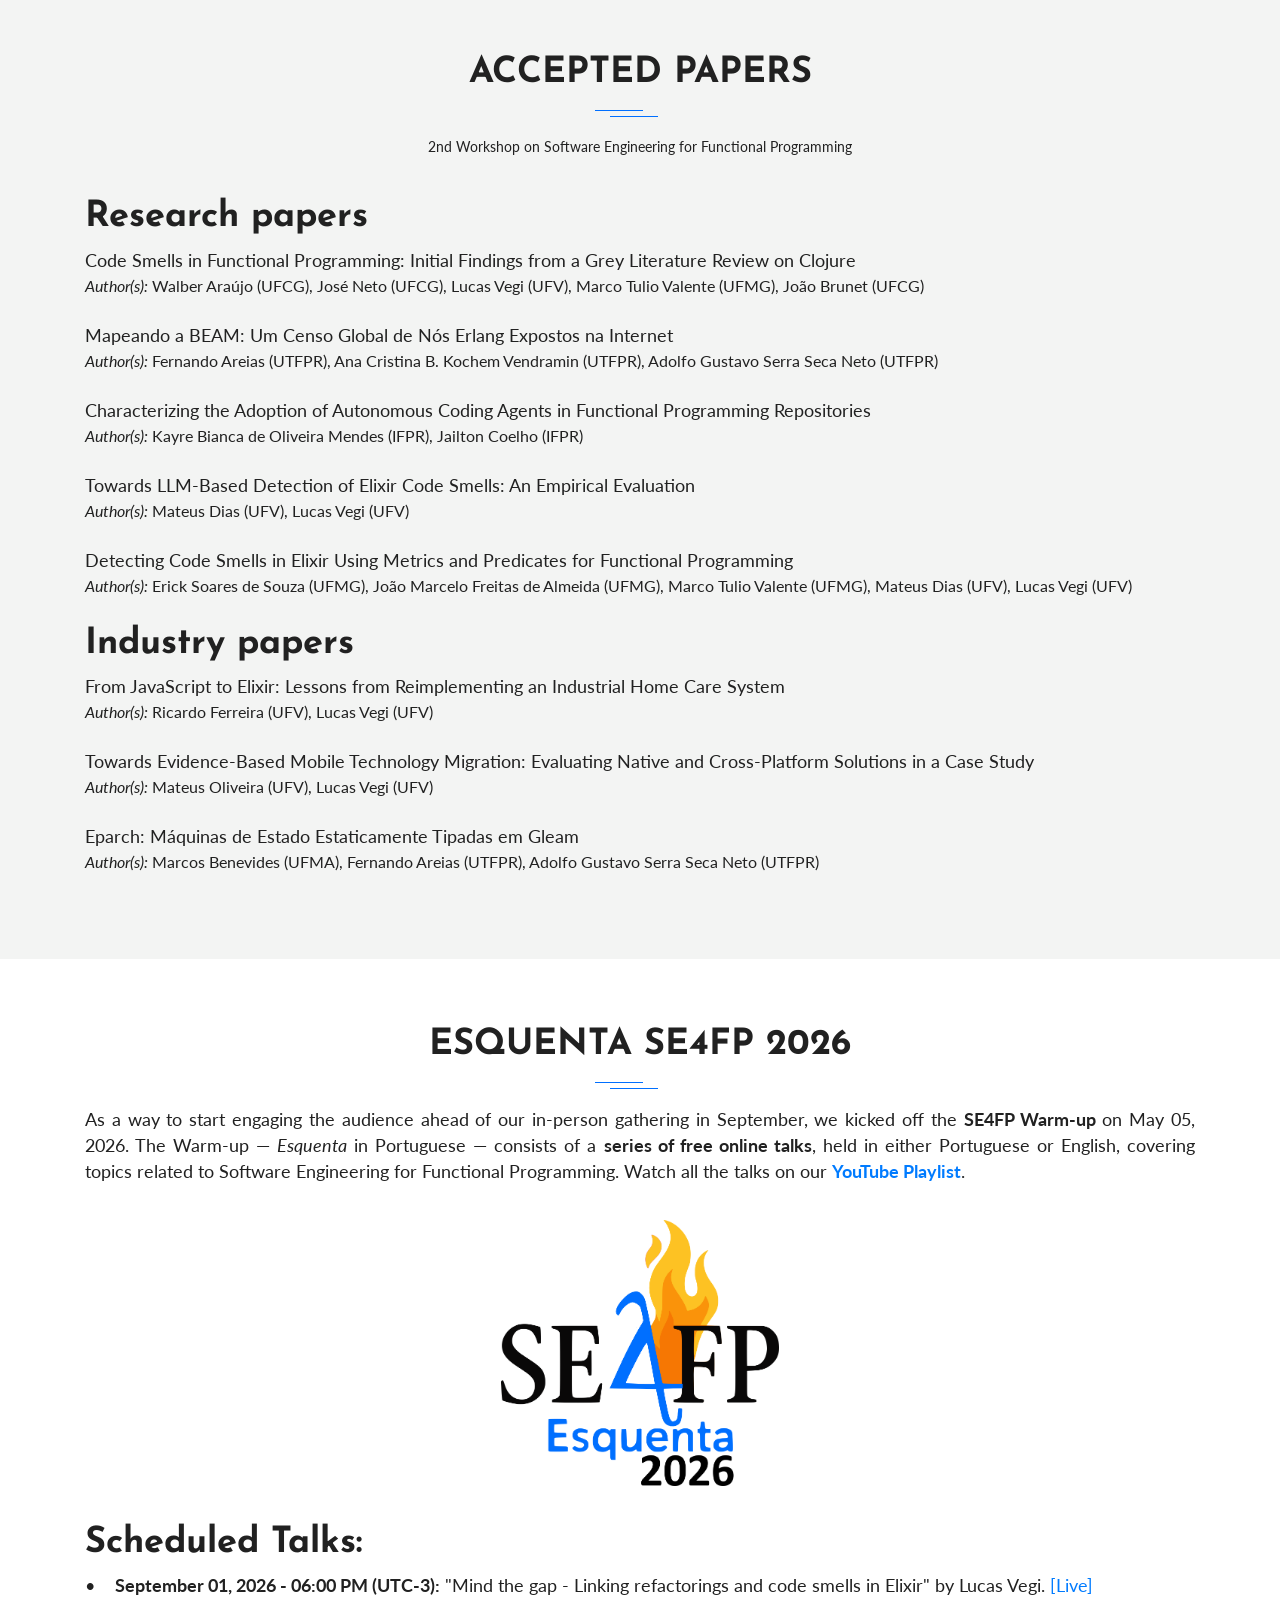
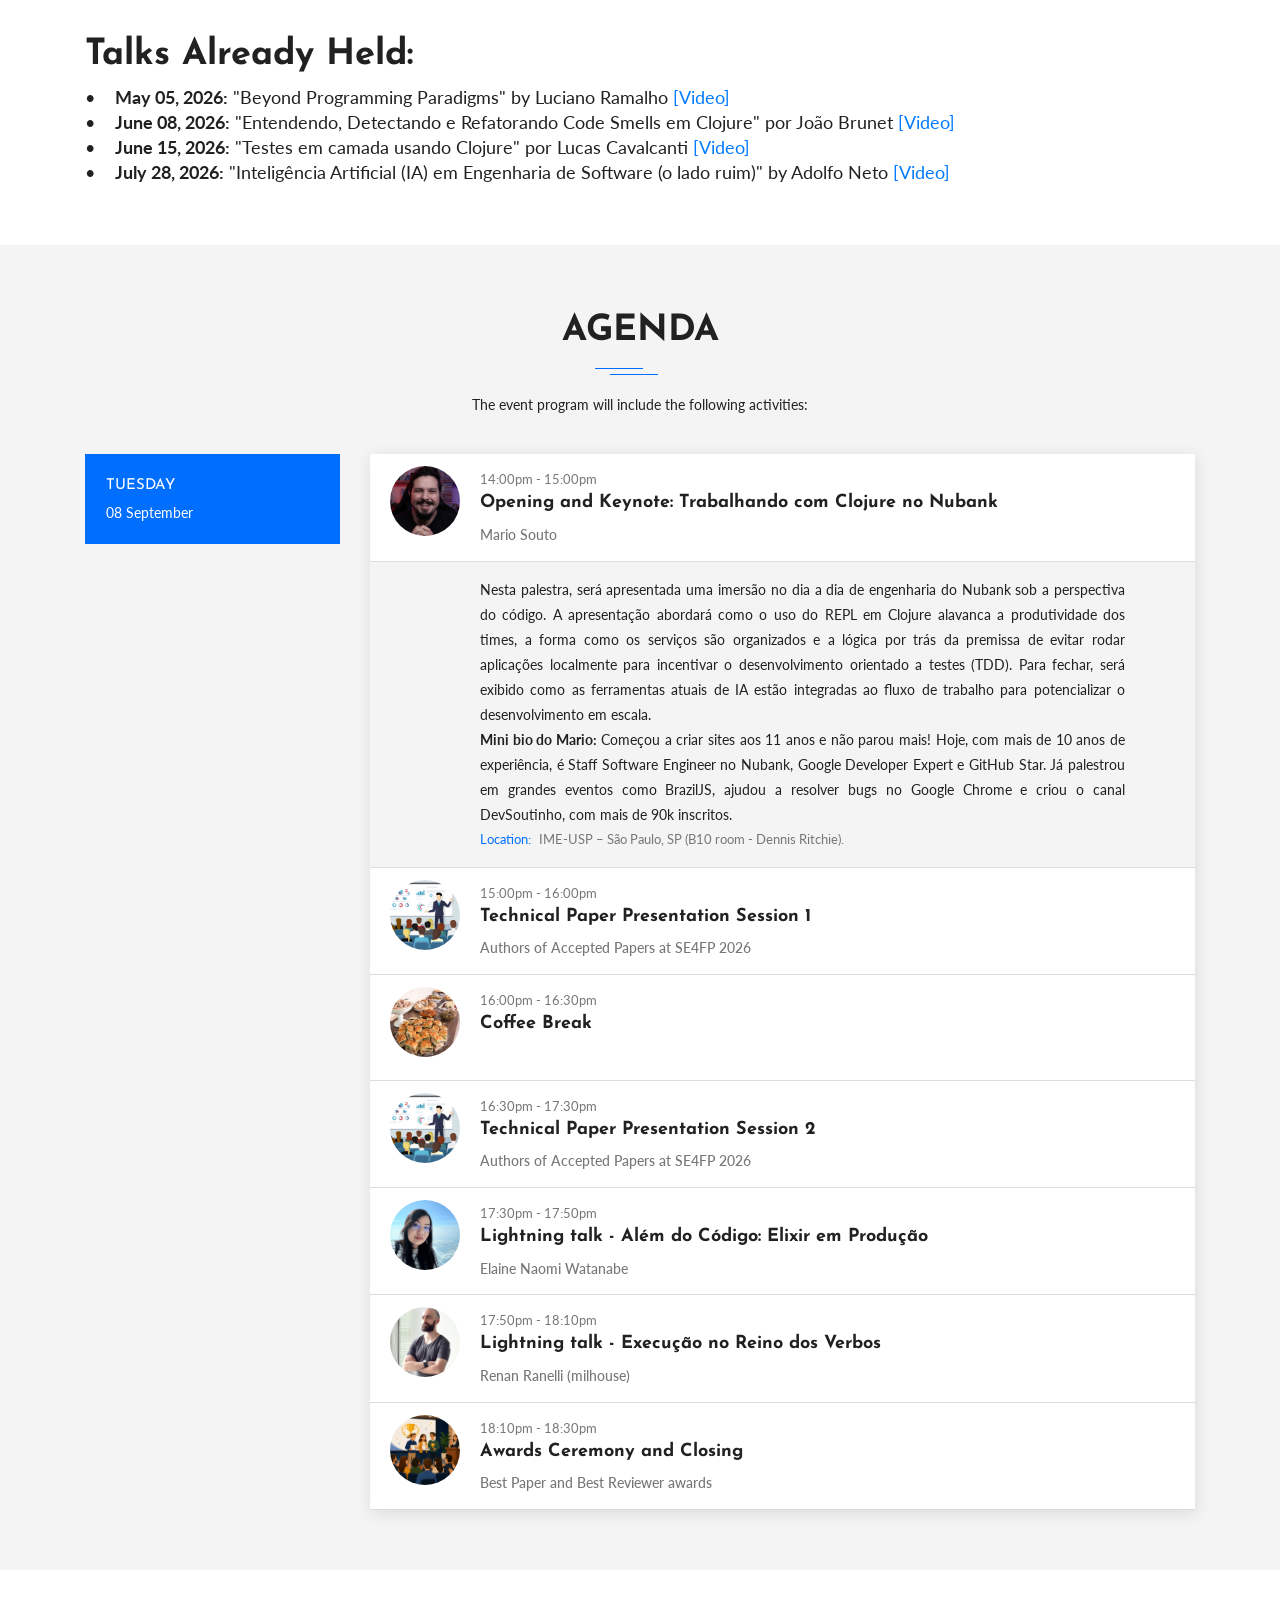
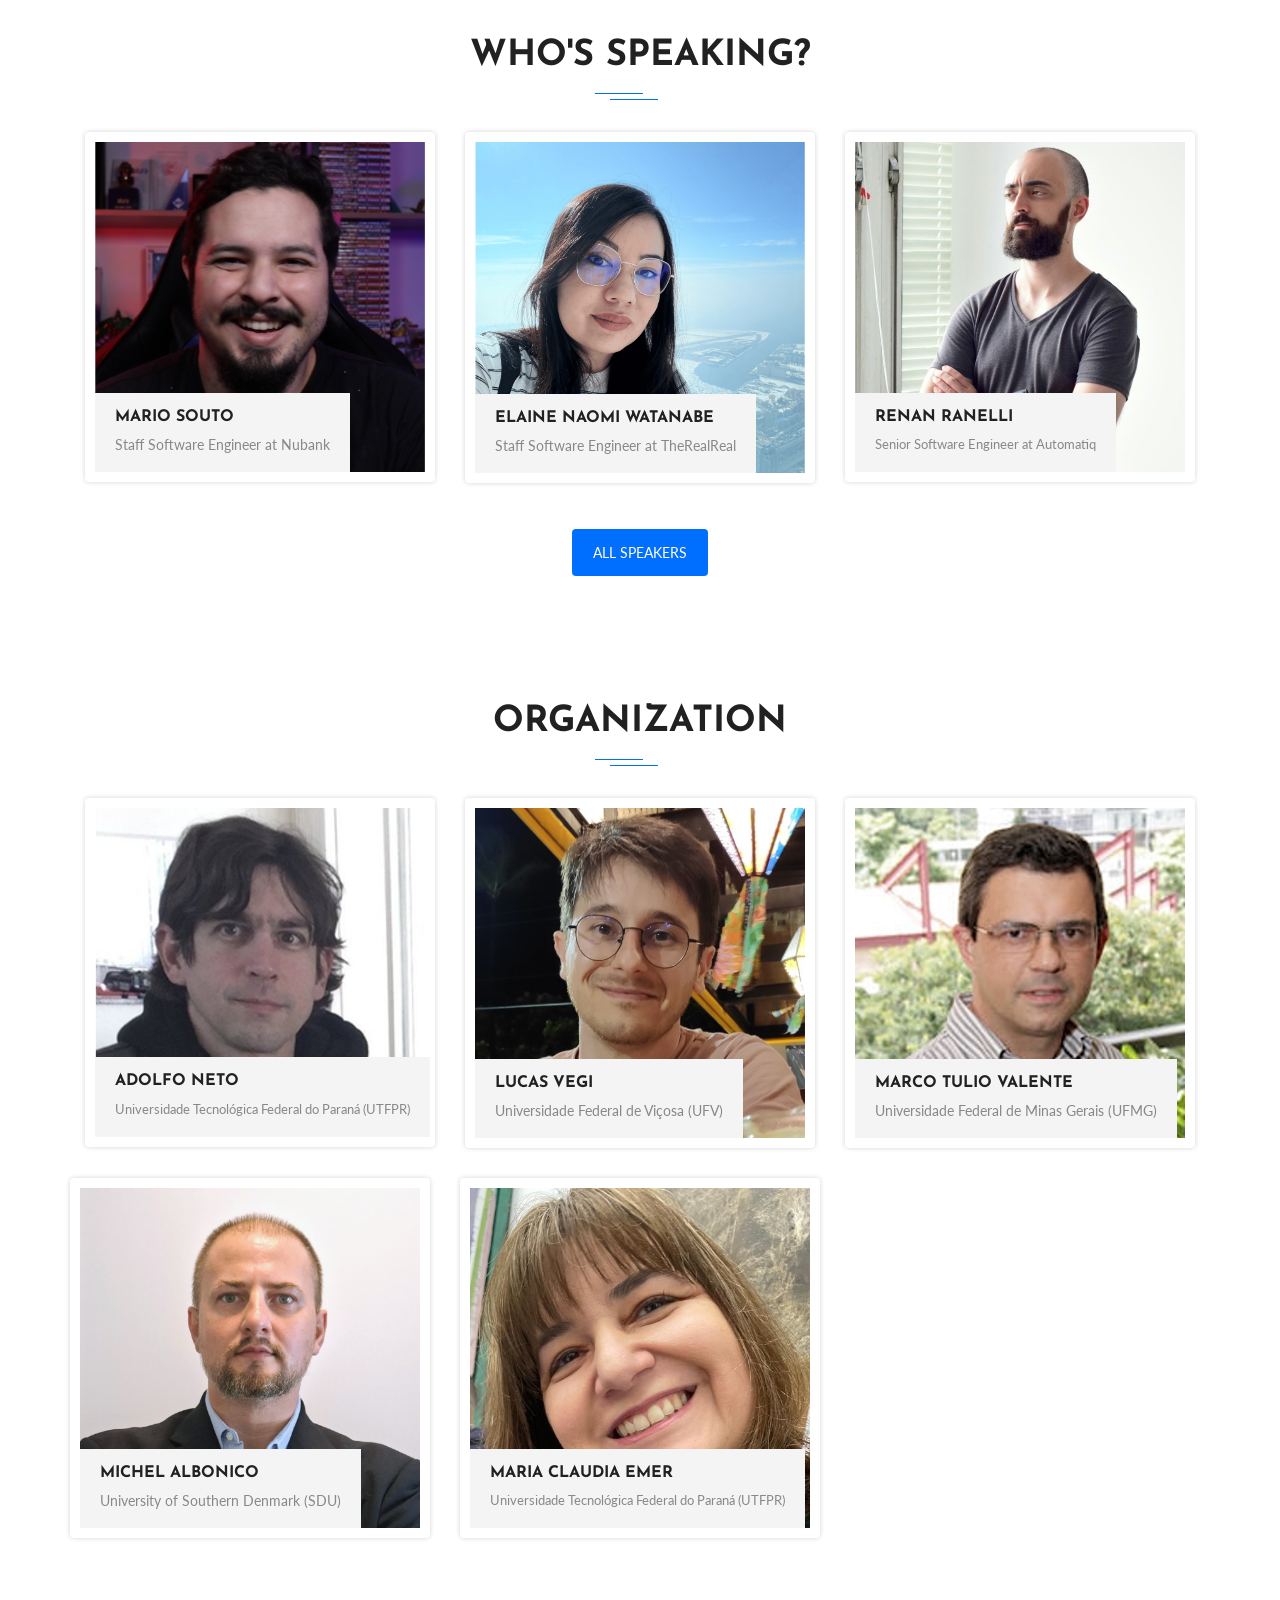
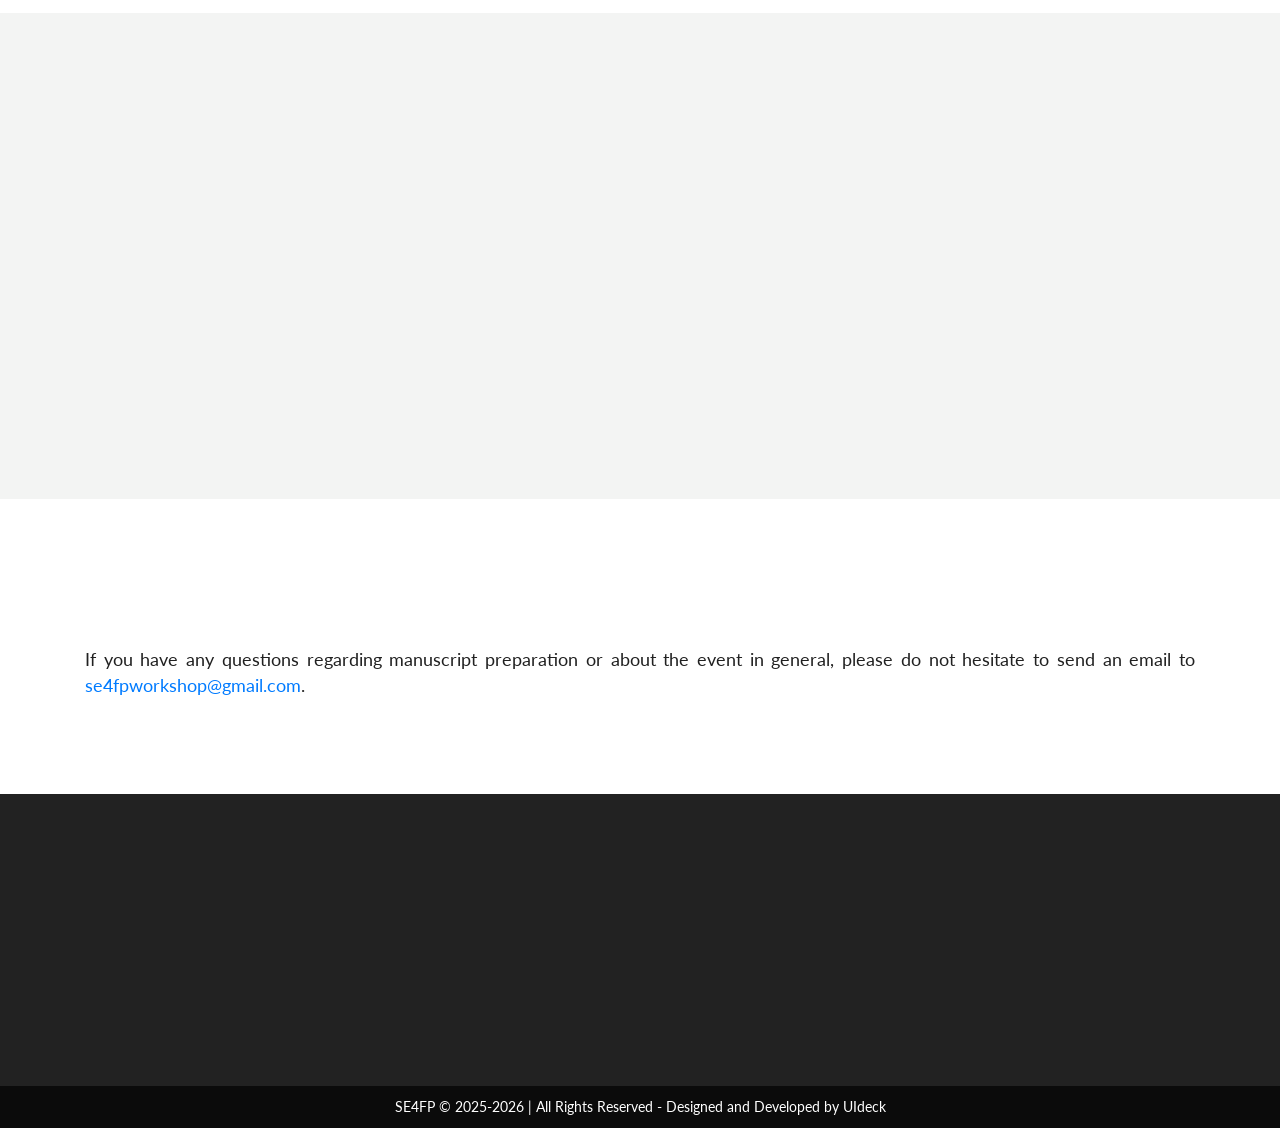
==== commit 0ffa45cd: "fechamento da programação" ====
--- a/index.html
+++ b/index.html
@@ -647,7 +647,7 @@
               <h4 style="text-align: left;">Scheduled Talks:</h4>
 
                   <ul style="font-size: 18px; text-align: left;">
-                    <li>&bull;&nbsp;&nbsp;&nbsp; <b>August 25, 2026:</b> "Mind the gap - Linking refactorings and code smells in Elixir" by Lucas Vegi. </li>
+                    <li>&bull;&nbsp;&nbsp;&nbsp; <b>September 01, 2026 - 06:00 PM (UTC-3):</b> "Mind the gap - Linking refactorings and code smells in Elixir" by Lucas Vegi. <a href="https://www.youtube.com/live/IxD1PRdurS0" target="_blank">[Live]</a> </li>
                     <!--<li>&bull;&nbsp;&nbsp;&nbsp; <b>August 13, 2025:</b> The Quint Language by Gabriela Moreira. <a href="https://www.youtube.com/watch?v=vEgrEW13i7s" target="_blank">[Video]</a> <a href="https://bit.ly/3HnRqtM" target="_blank">[Slides]</a></li>
                     <li>&bull;&nbsp;&nbsp;&nbsp; <b>August 20, 2025:</b> Mitos e Realidades no Desenvolvimento de Software com IA, Paulo Borba. <a href="https://www.youtube.com/watch?v=DEj3c7SxNkI" target="_blank">[Video]</a></li>
                     <li>&bull;&nbsp;&nbsp;&nbsp; <b>August 27, 2025:</b> The F# Language by Leandro Fernandes. <a href="https://www.youtube.com/watch?v=WYVrBgTJbhw" target="_blank">[Video]</a> <a href="https://github.com/leandromoh/fsharp-SE4FP2025" target="_blank">[Slides]</a></li>
@@ -886,16 +886,19 @@
                     <div id="headingSix">
                       <div class="collapsed card-header" data-toggle="collapse" data-target="#collapseSix" aria-expanded="false" aria-controls="collapseSix">
                         <div class="images-box">
-                          <img class="img-fluid" src="assets/img/speaker/speakers-1.jpg" alt="">
+                          <img class="img-fluid" src="assets/img/speaker/renan-ranelli.png" alt="">
                         </div>                     
                         <span class="time"><!--Further information will be available soon...-->17:50pm - 18:10pm</span>
-                        <h4>More details coming soon...</h4>
-                        <h5 class="name">...</h5>
+                        <h4>Lightning talk - Execução no Reino dos Verbos</h4>
+                        <h5 class="name">Renan Ranelli (milhouse)</h5>
                       </div>
                     </div>
                     <div id="collapseSix" class="collapse" aria-labelledby="headingSix" data-parent="#accordion">
                       <div class="card-body">
-                        <p style="text-align: justify;">...</p>
+                        
+                        <p style="text-align: justify;">"Execution in the Kingdom of Nouns" é aquele texto que todo mundo cita e quase ninguém leu. Nele, Steve Yegge mostra o mundo Java onde o verbo não tem passaporte: para agir, precisa se disfarçar de substantivo.  A questão é que muita gente fugiu daquele reino e levou os substantivos na bagagem. FazedorDeCoisa.call() aparece com uma frequência constrangedora em código funcional. Esta é uma lightning talk sobre o que acontece quando a unidade de organização do programa passa a ser o que ele faz, e não uma taxonomia do que as coisas são: o koan de Qc Na ("objetos são closures de pobre"), padrões de projeto evaporando, e hierarquia de compile-time perdendo pra composição. No final não tem moral da história — tem (possivelmente) música e um convite a soltar o verbo e a imaginação.</p>
+                        <p style="text-align: justify;"><strong>Mini bio do Renan:</strong> Engenheiro de Software profissional atuando com Elixir e programação funcional a mais de uma decada, ja palestrei em eventos nacionais e internacionais falando sobre o tema.</p>
+
                         <div class="location">
                           <span>Location:</span> IME-USP – São Paulo, SP (B10 room - Dennis Ritchie).
                         </div>
@@ -1227,23 +1230,23 @@
 
           <div class="col-sm-6 col-md-6 col-lg-4">
             <!-- Team Item Starts -->
-            <!--<div class="team-item wow fadeInUp" data-wow-delay="0.6s">
+            <div class="team-item wow fadeInUp" data-wow-delay="0.6s">
               <div class="team-img">
-                <img class="img-fluid" src="assets/img/team/carla-bezerra.jpg" alt="">
+                <img class="img-fluid" src="assets/img/team/renan-ranelli.png" alt="">
                 <div class="team-overlay">
                   <div class="overlay-social-icon text-center">
                     <ul class="social-icons">
-                      <li><a href="https://x.com/carlailane" target="_blank"><i class="lni-twitter-filled" aria-hidden="true"></i></a></li>
-                      <li><a href="https://www.linkedin.com/in/carla-bezerra-85916b294/" target="_blank"><i class="lni-linkedin-filled" aria-hidden="true"></i></a></li>
+                      <li><a href="https://x.com/renanranelli" target="_blank"><i class="lni-twitter-filled" aria-hidden="true"></i></a></li>
+                      <li><a href="https://www.linkedin.com/in/renan-ranelli/" target="_blank"><i class="lni-linkedin-filled" aria-hidden="true"></i></a></li>
                     </ul>
                   </div>
                 </div>
               </div>
               <div class="info-text">
-                <h3><a href="#">Carla Bezerra</a></h3>
-                <p style="font-size: 12.5px;">SE Researcher, Universidade Federal do Ceará (UFC)</p>
-              </div>
-            </div>-->
+                <h3><a href="#">Renan Ranelli</a></h3>
+                <p style="font-size: 12.5px;">Senior Software Engineer at Automatiq</p>
+              </div>
+            </div>
             <!-- Team Item Ends -->
           </div>
 
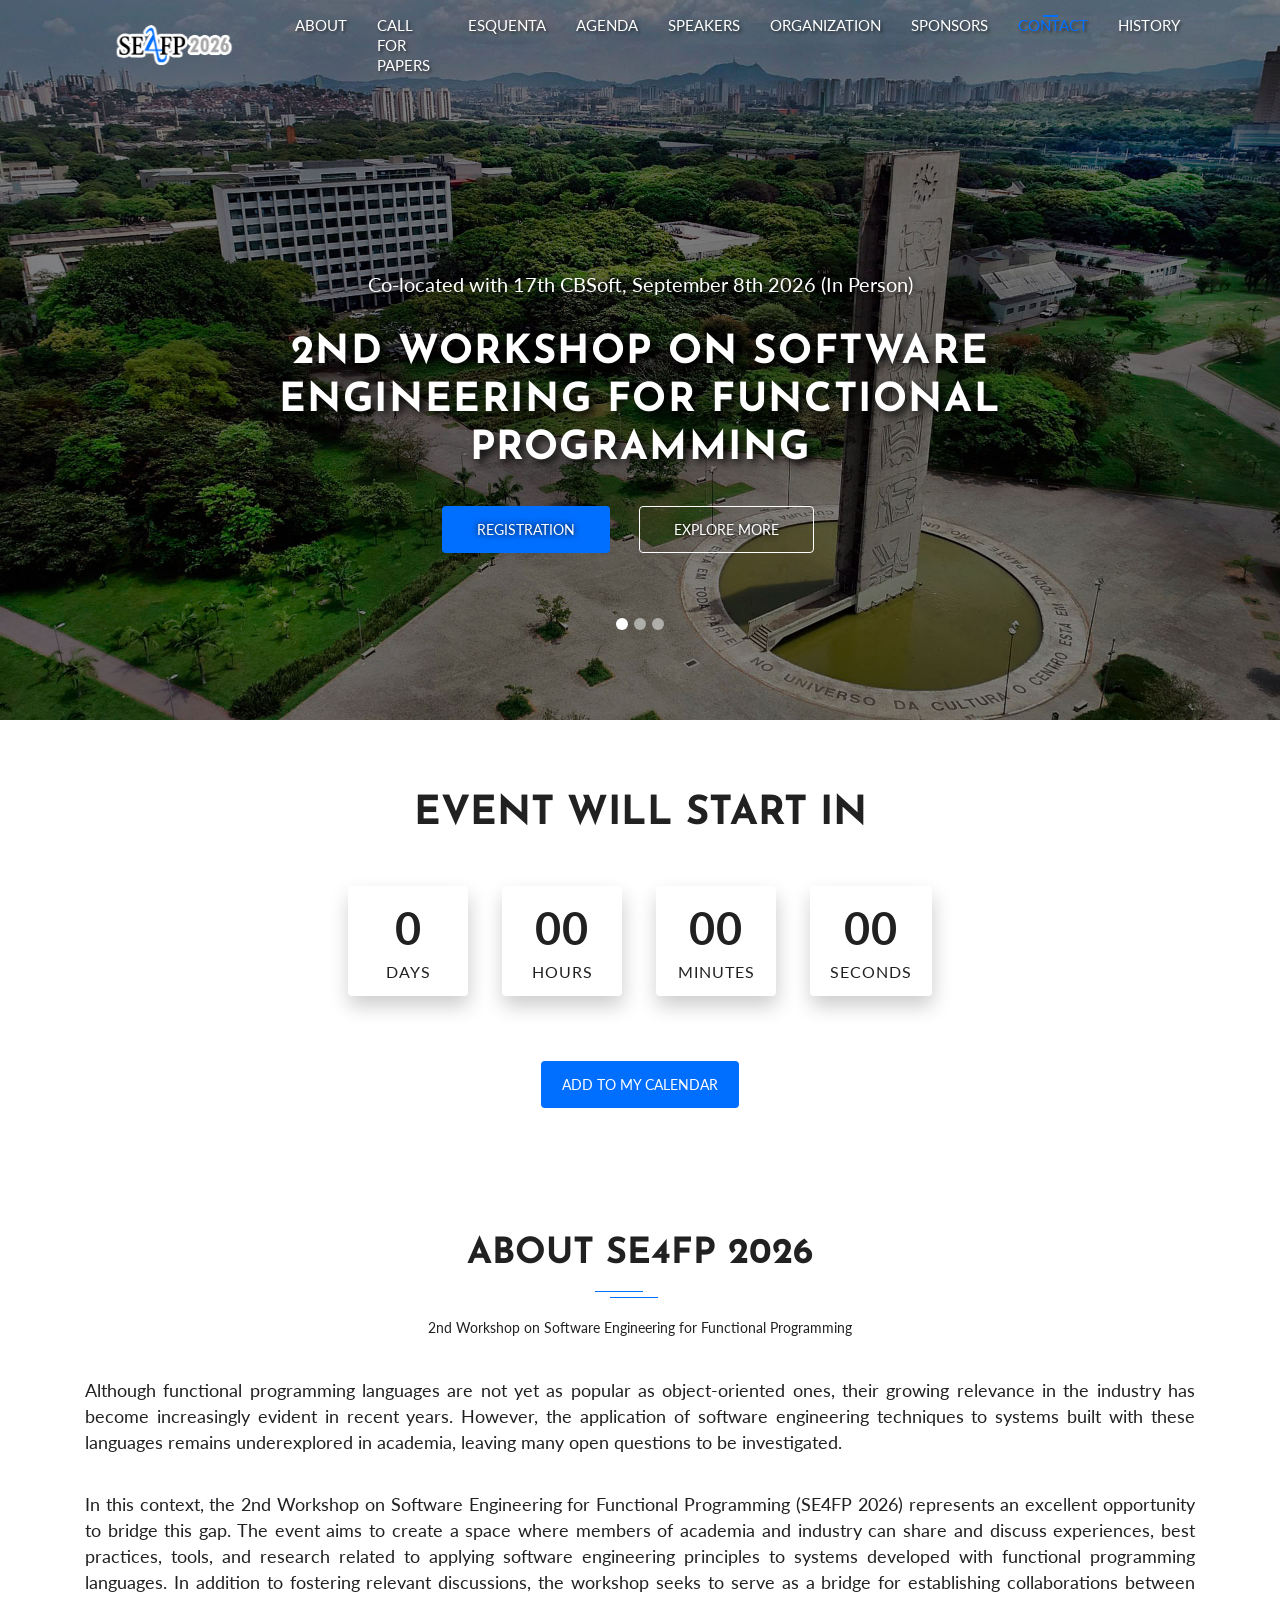
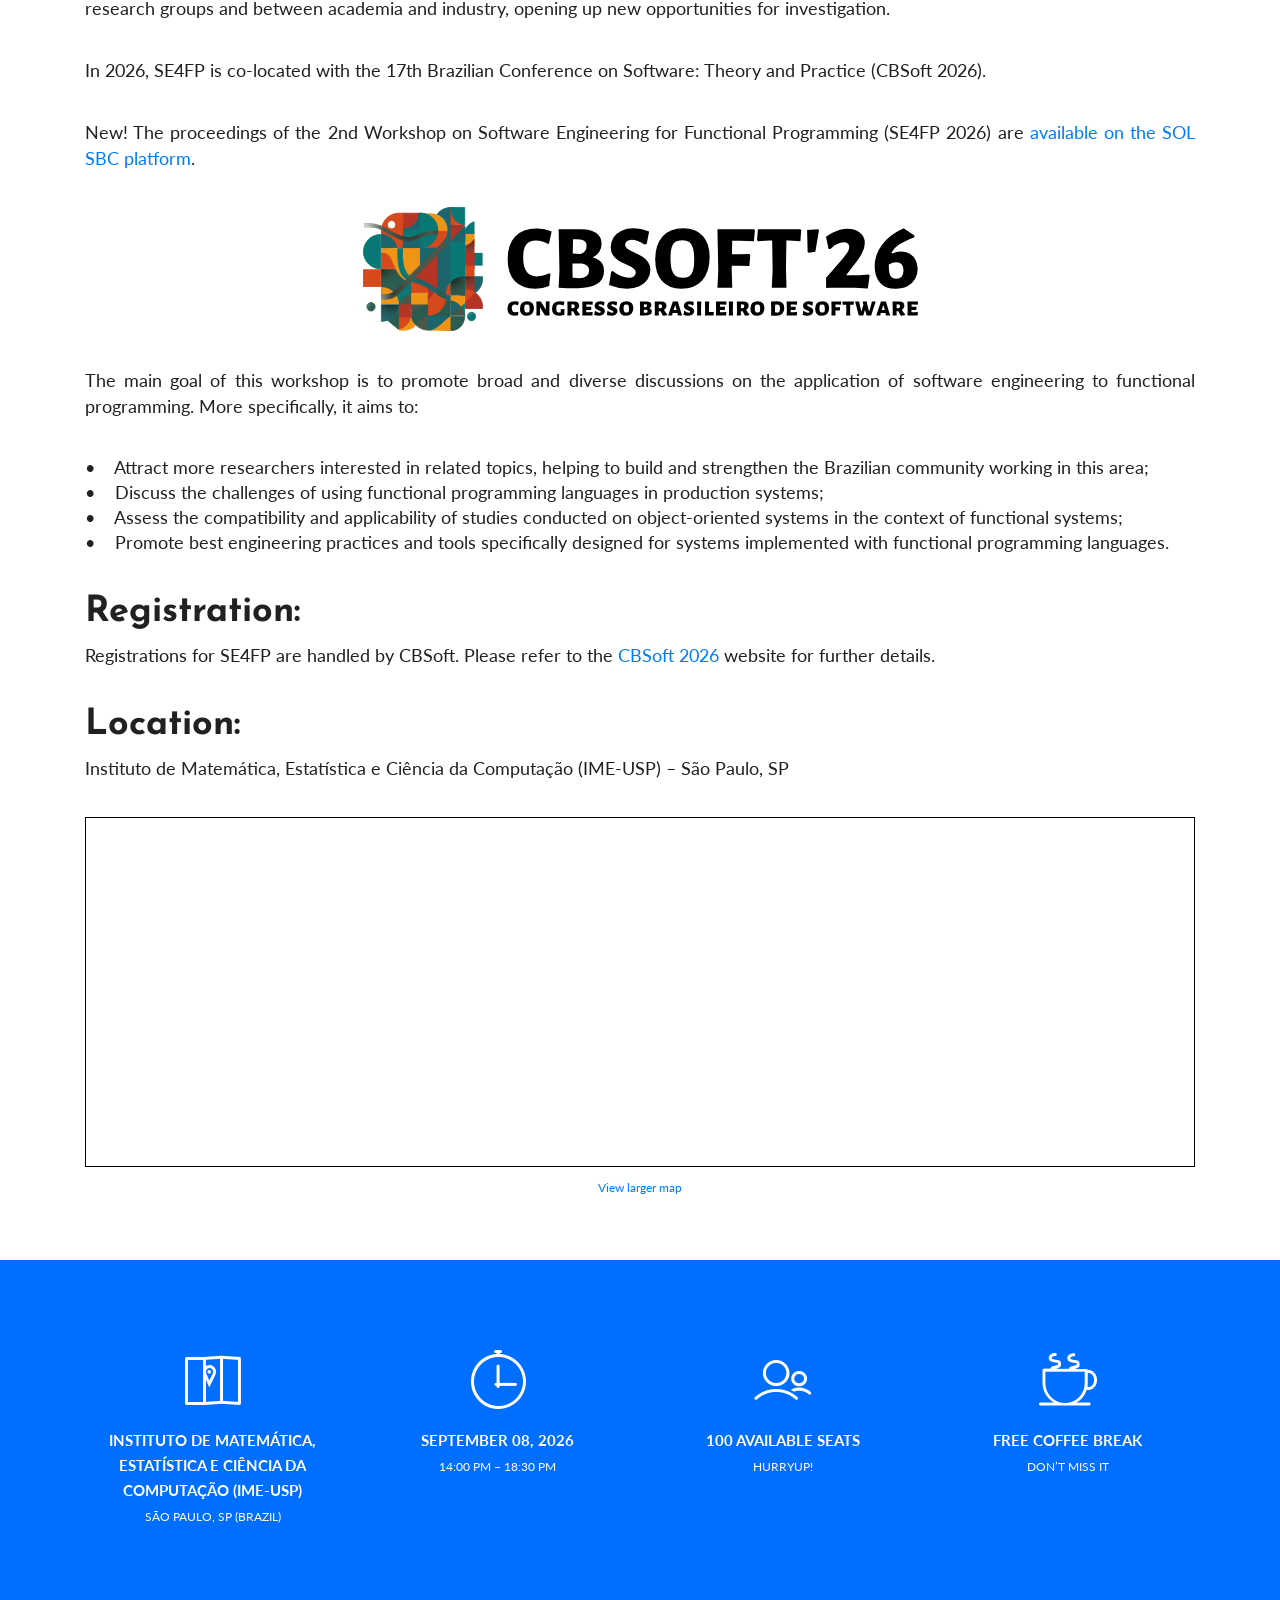
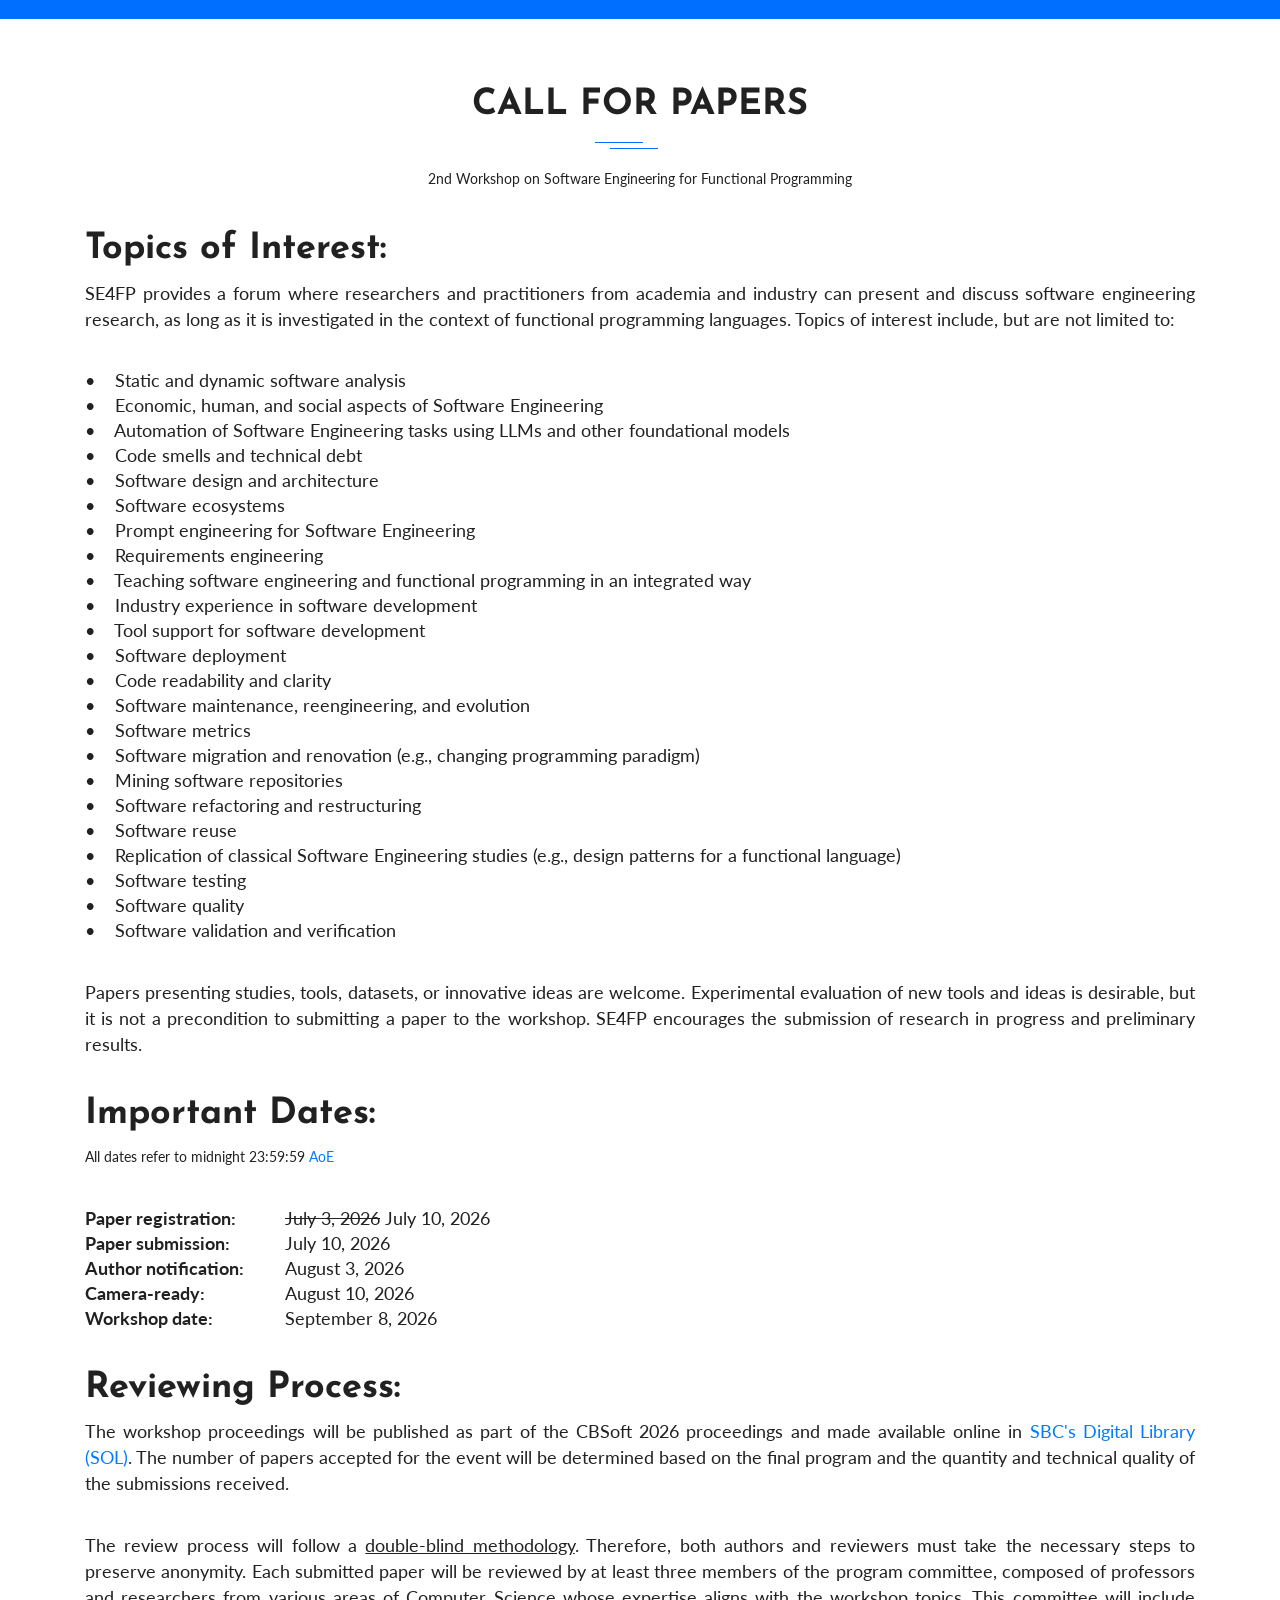
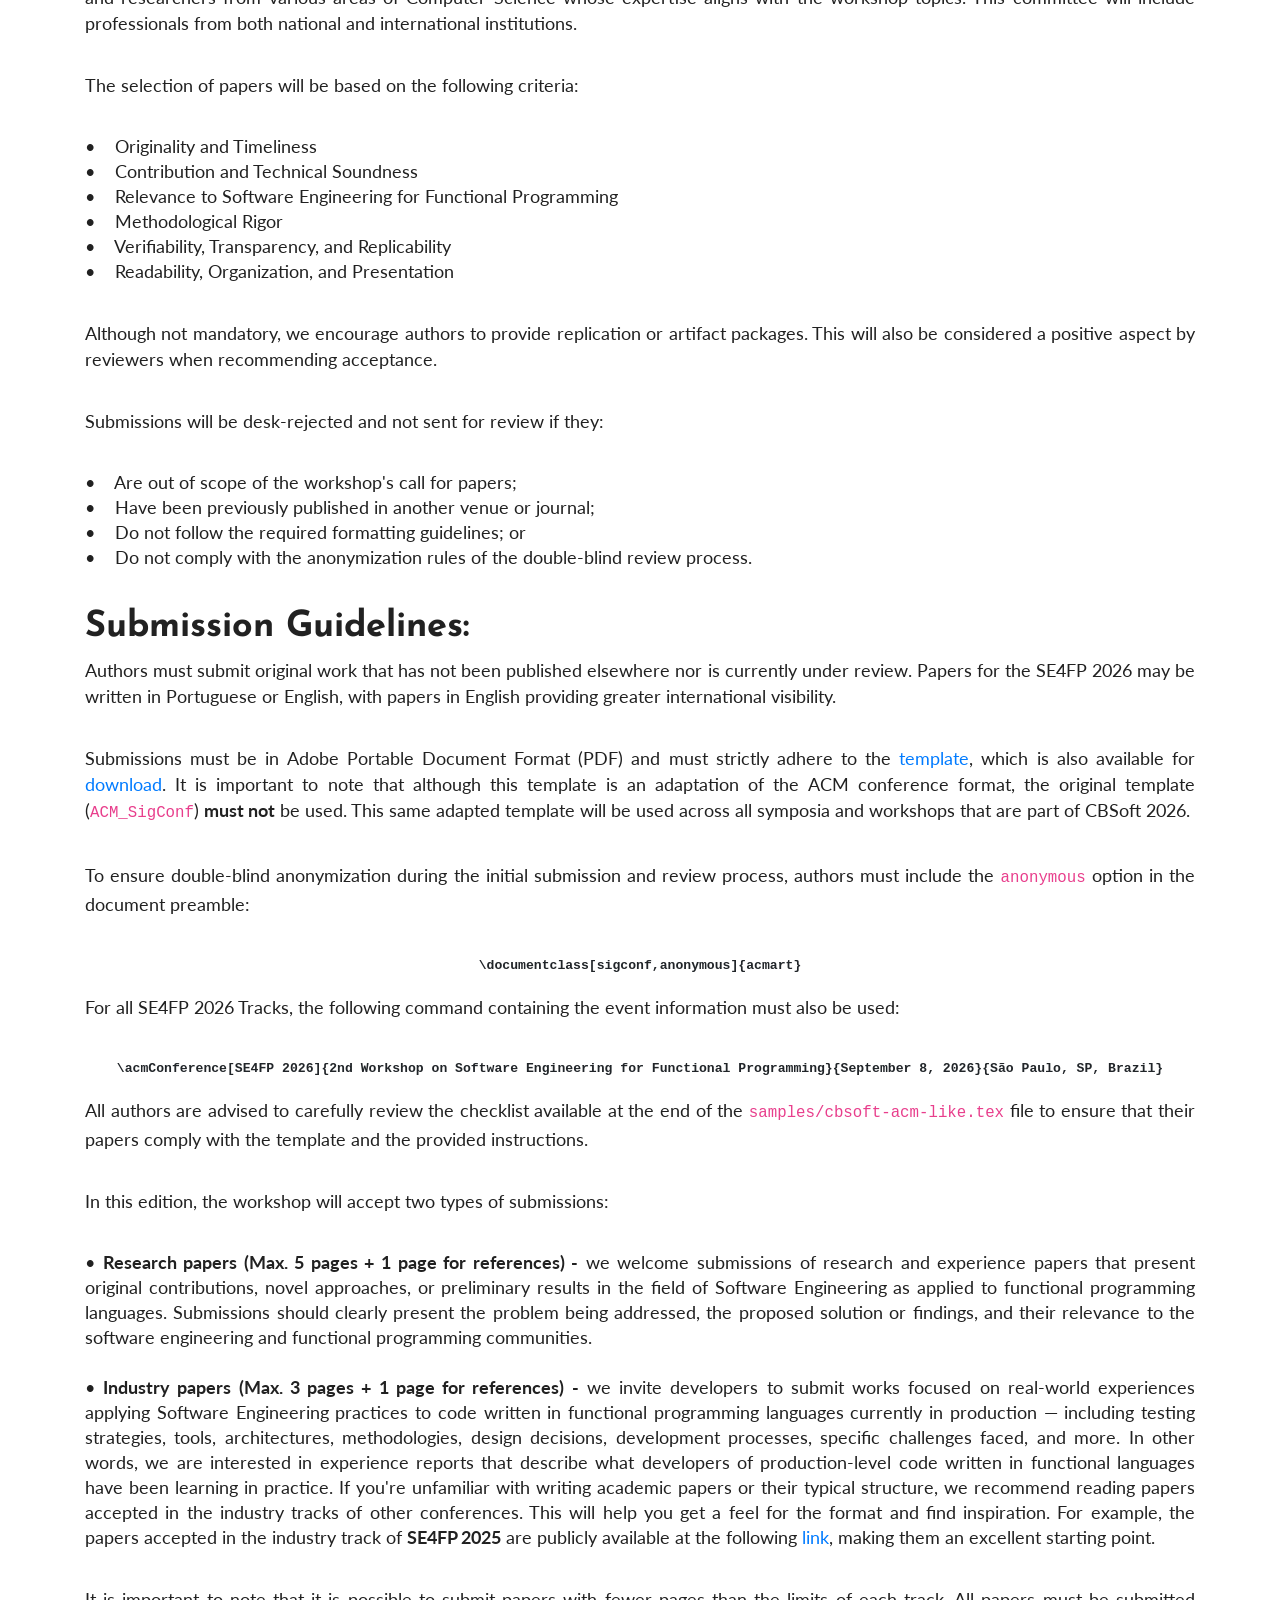
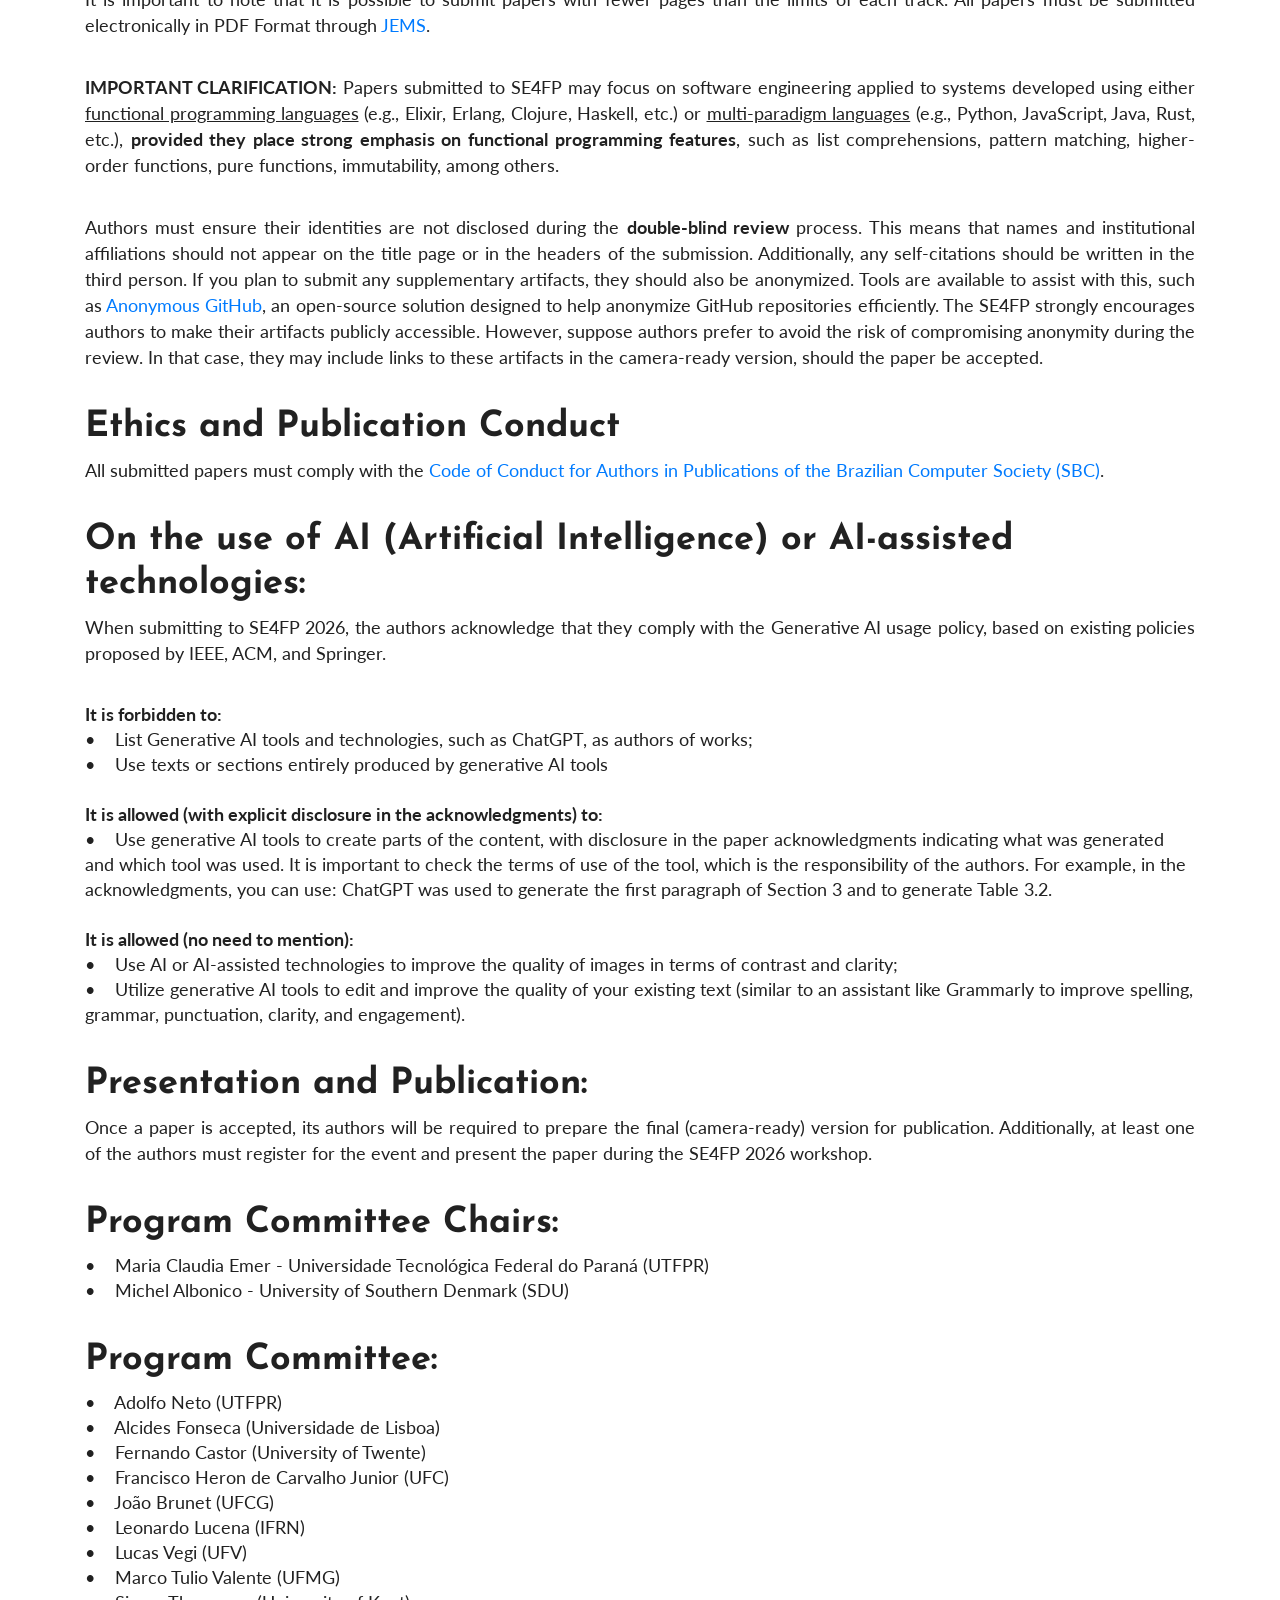
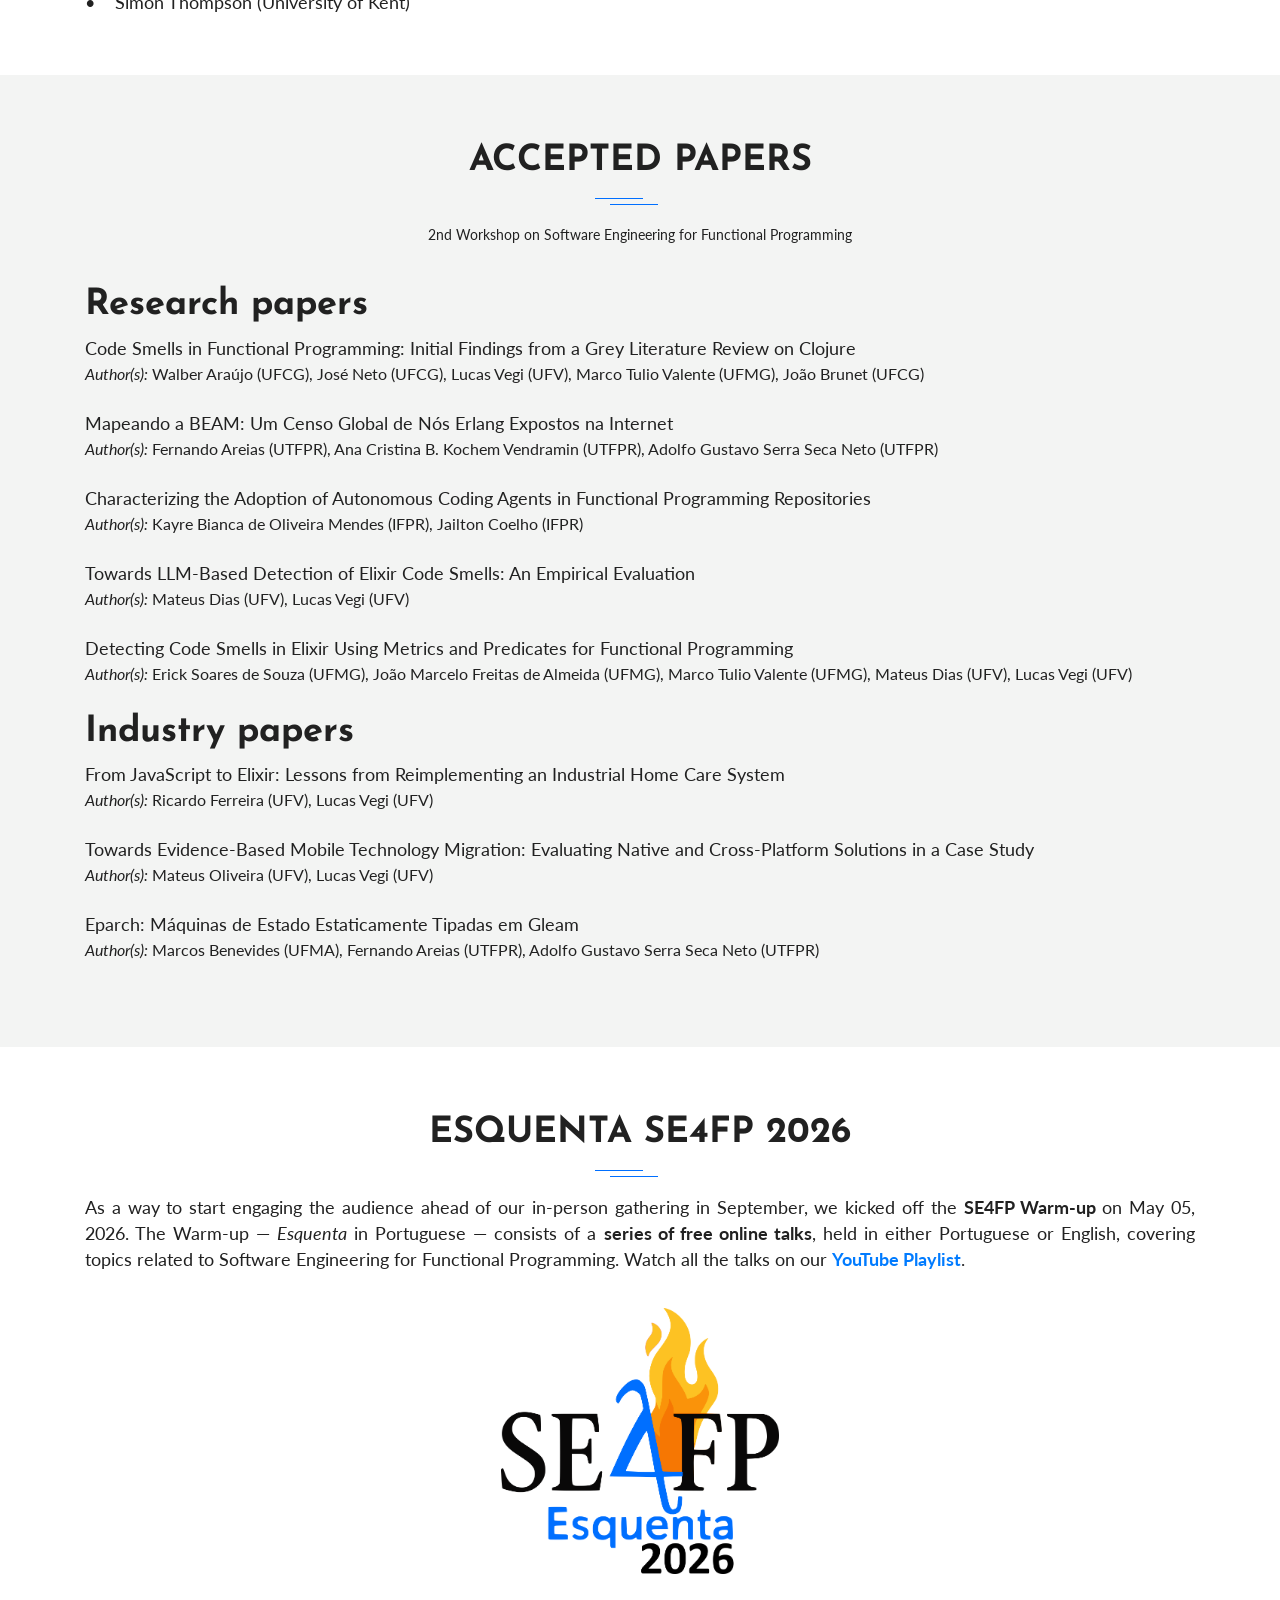
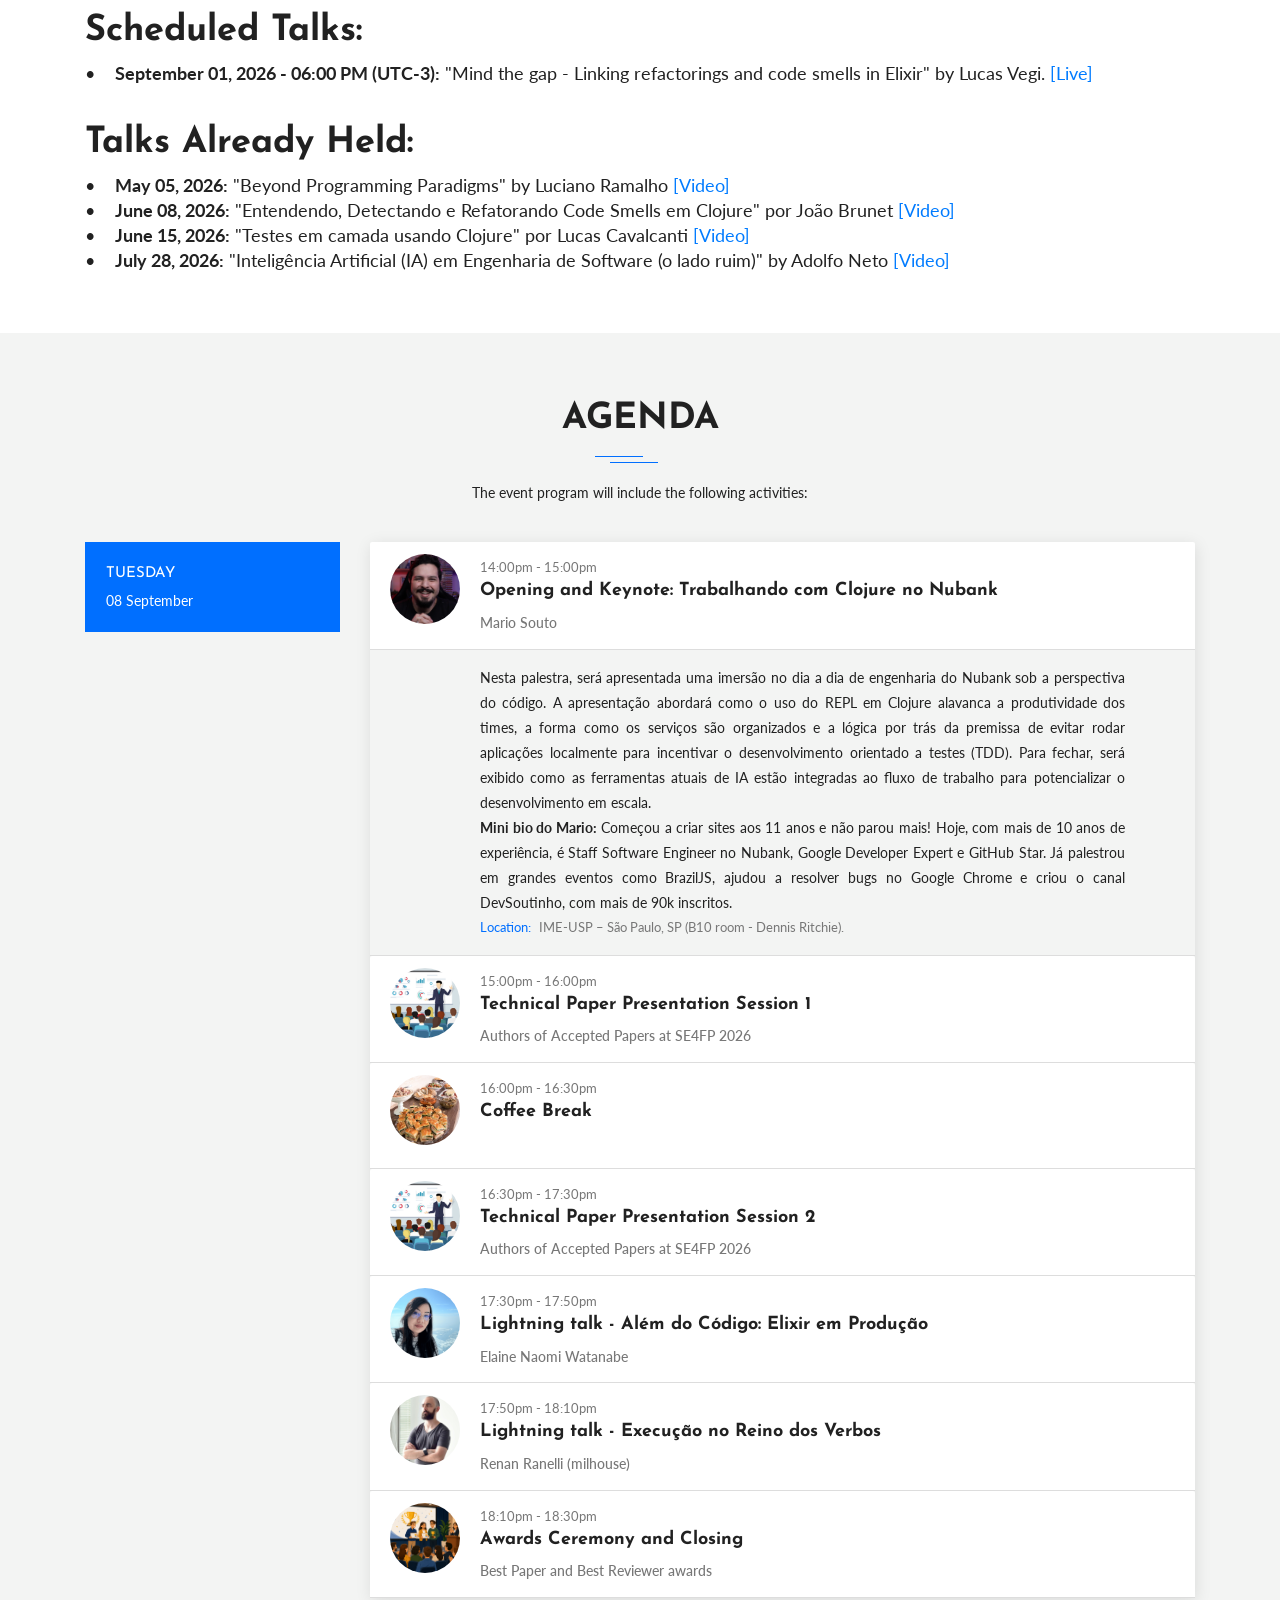
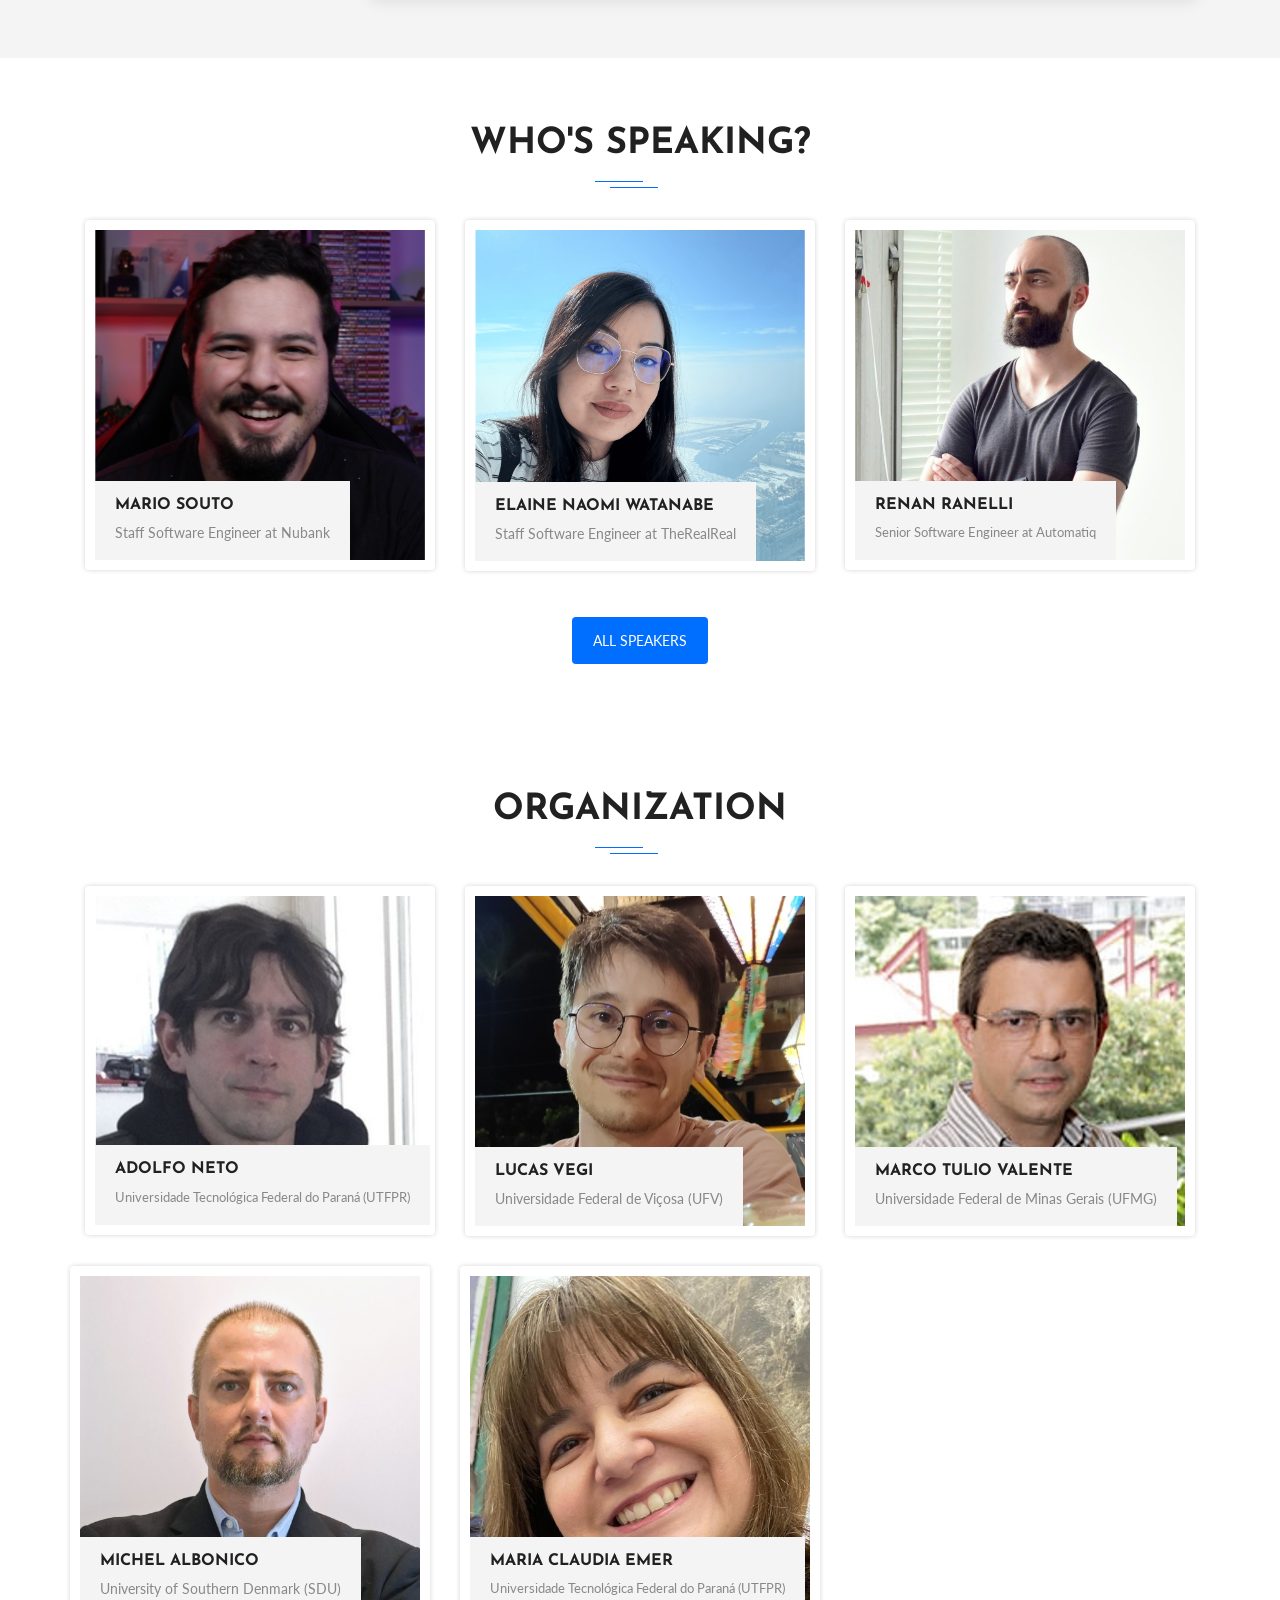
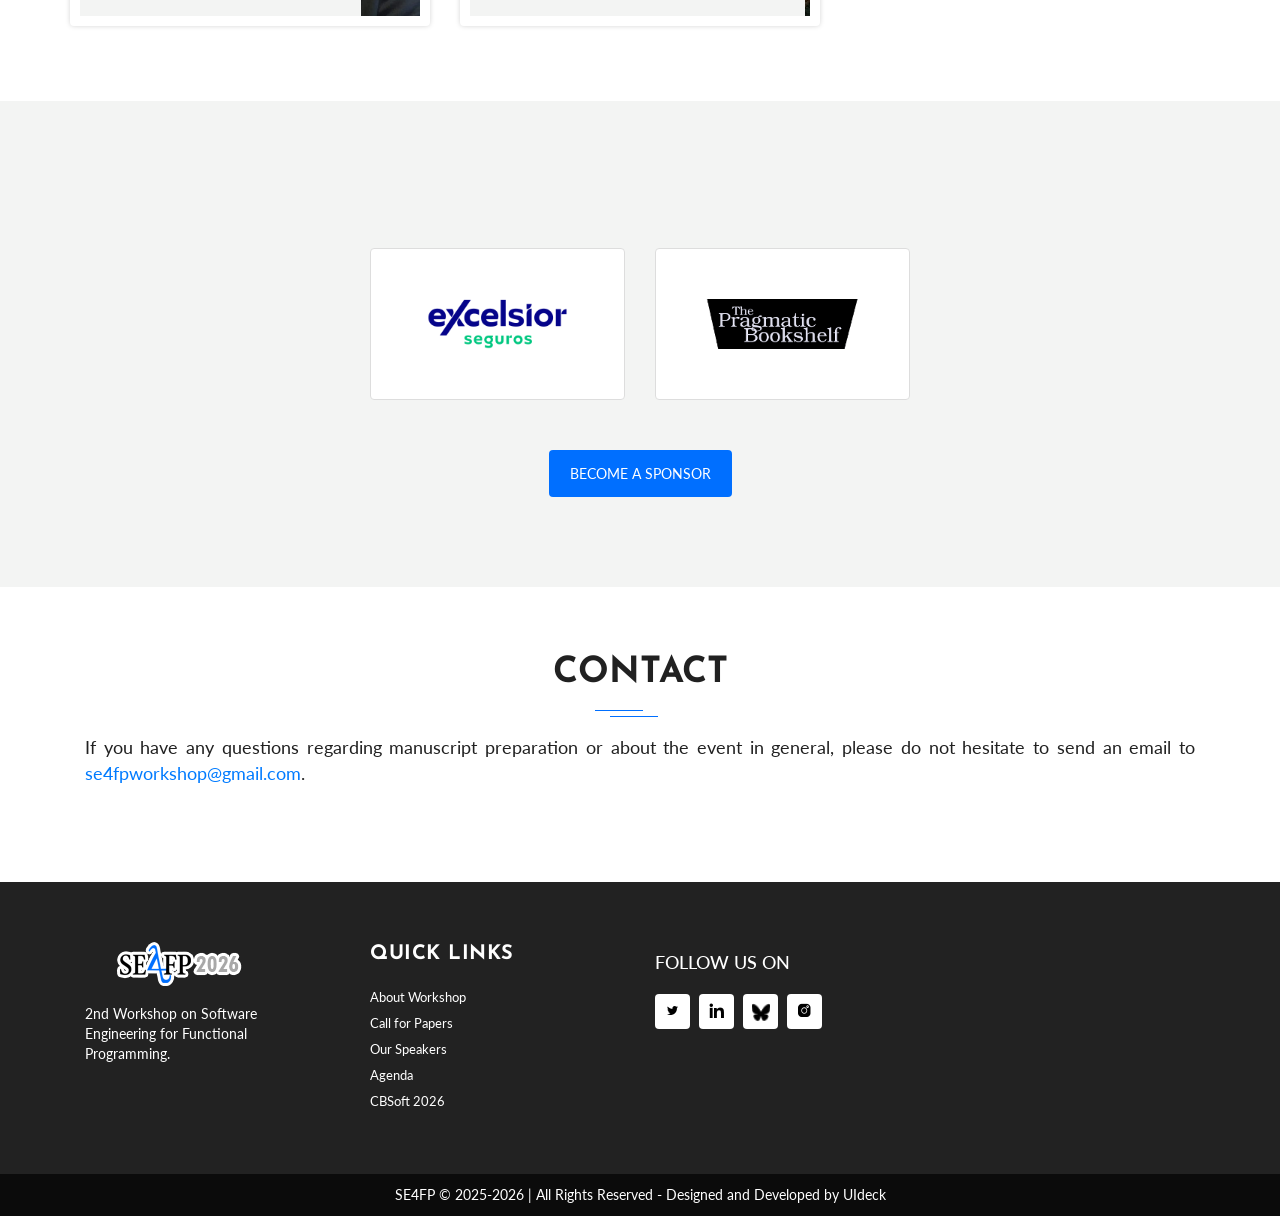
==== commit 313c781f: "link para anais" ====
--- a/index.html
+++ b/index.html
@@ -301,6 +301,7 @@
               <p style="font-size: 18px; text-align: justify;">Although functional programming languages are not yet as popular as object-oriented ones, their growing relevance in the industry has become increasingly evident in recent years. However, the application of software engineering techniques to systems built with these languages remains underexplored in academia, leaving many open questions to be investigated.</p>
               <p style="font-size: 18px; text-align: justify;">In this context, the 2nd Workshop on Software Engineering for Functional Programming (SE4FP 2026) represents an excellent opportunity to bridge this gap. The event aims to create a space where members of academia and industry can share and discuss experiences, best practices, tools, and research related to applying software engineering principles to systems developed with functional programming languages. In addition to fostering relevant discussions, the workshop seeks to serve as a bridge for establishing collaborations between research groups and between academia and industry, opening up new opportunities for investigation.</p>
               <p style="font-size: 18px; text-align: justify;">In 2026, SE4FP is co-located with the 17th Brazilian Conference on Software: Theory and Practice (CBSoft 2026).</p>
+              <p style="font-size: 18px; text-align: justify;">New! The proceedings of the 2nd Workshop on Software Engineering for Functional Programming (SE4FP 2026) are <a href="https://sol.sbc.org.br/index.php/se4fp/issue/view/1756">available on the SOL SBC platform</a>.</p>
 
               <a href="https://cbsoft.sbc.org.br/2026/cbsoft/" target="_blank"> <img src="assets/img/cbsoft-logo.svg" alt="CBSoft 2026" title="CBSoft 2026" width="50%"></a>
               <p></p>
